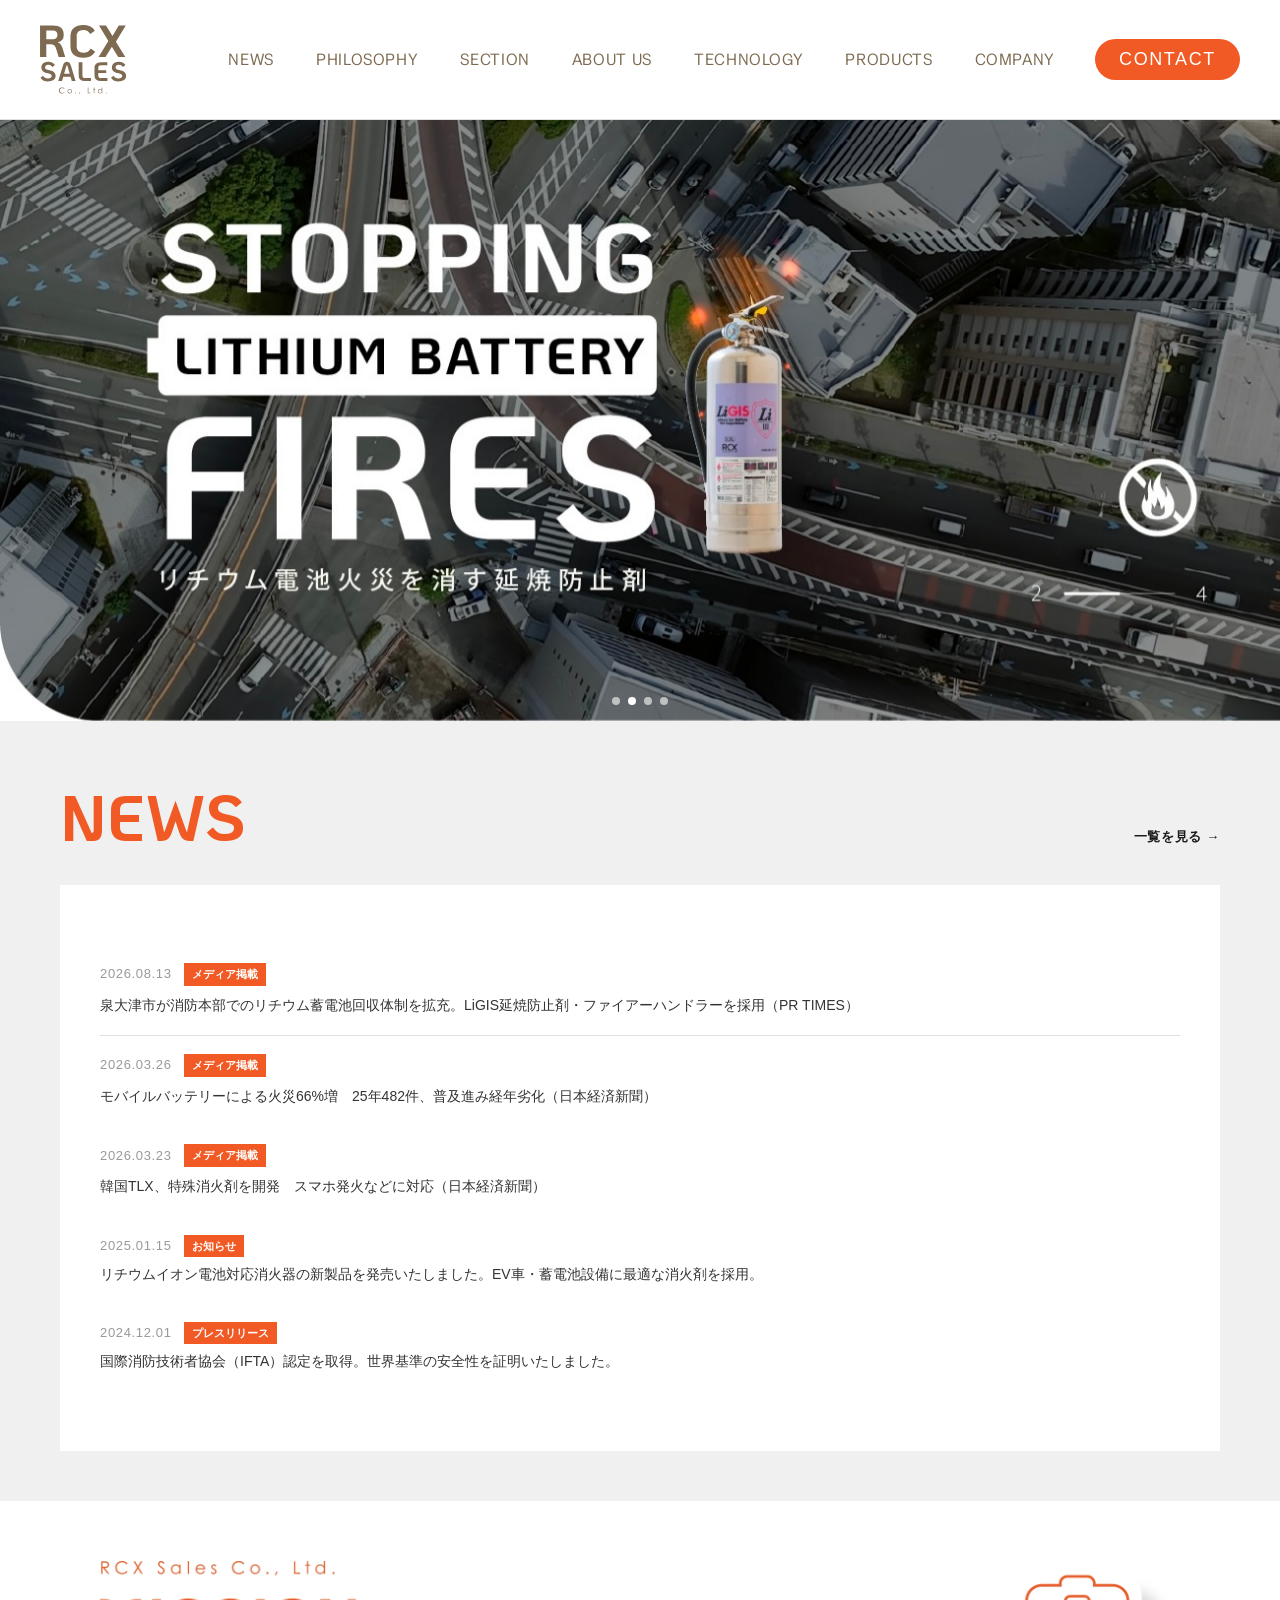
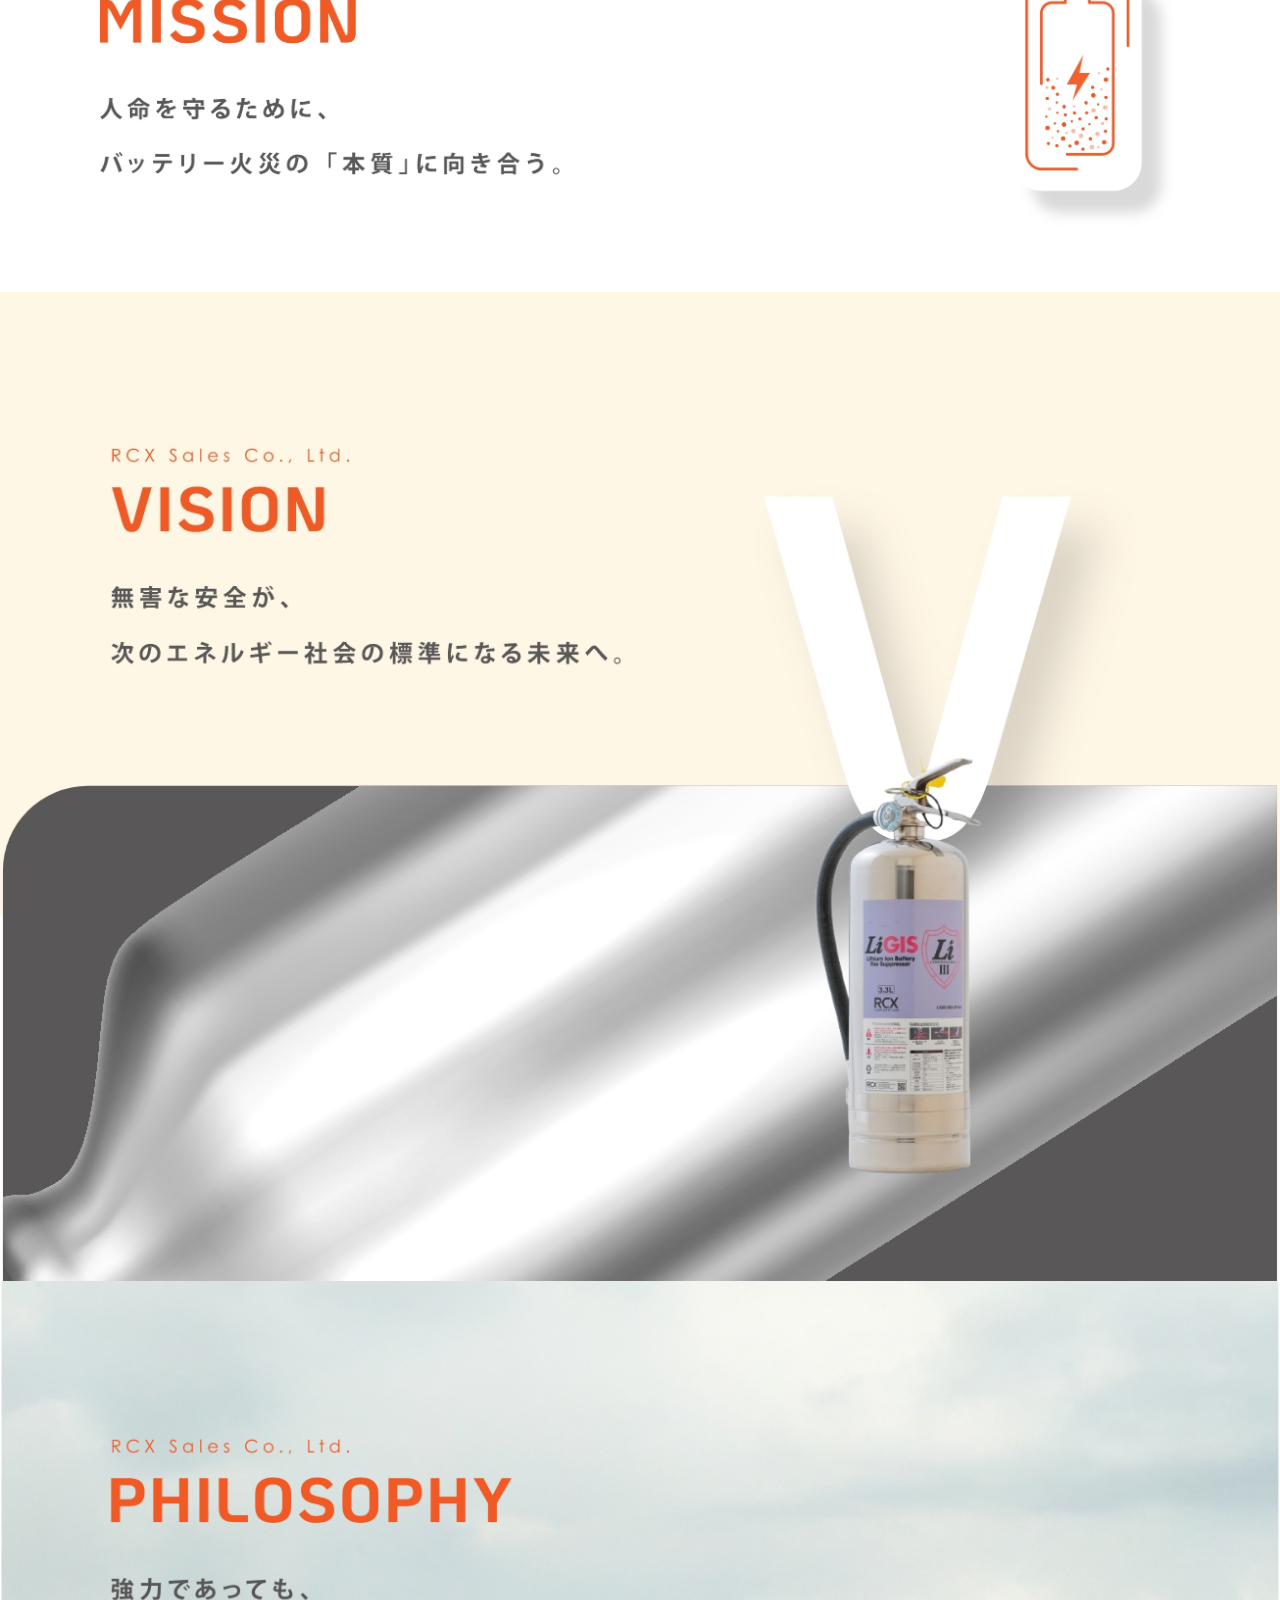
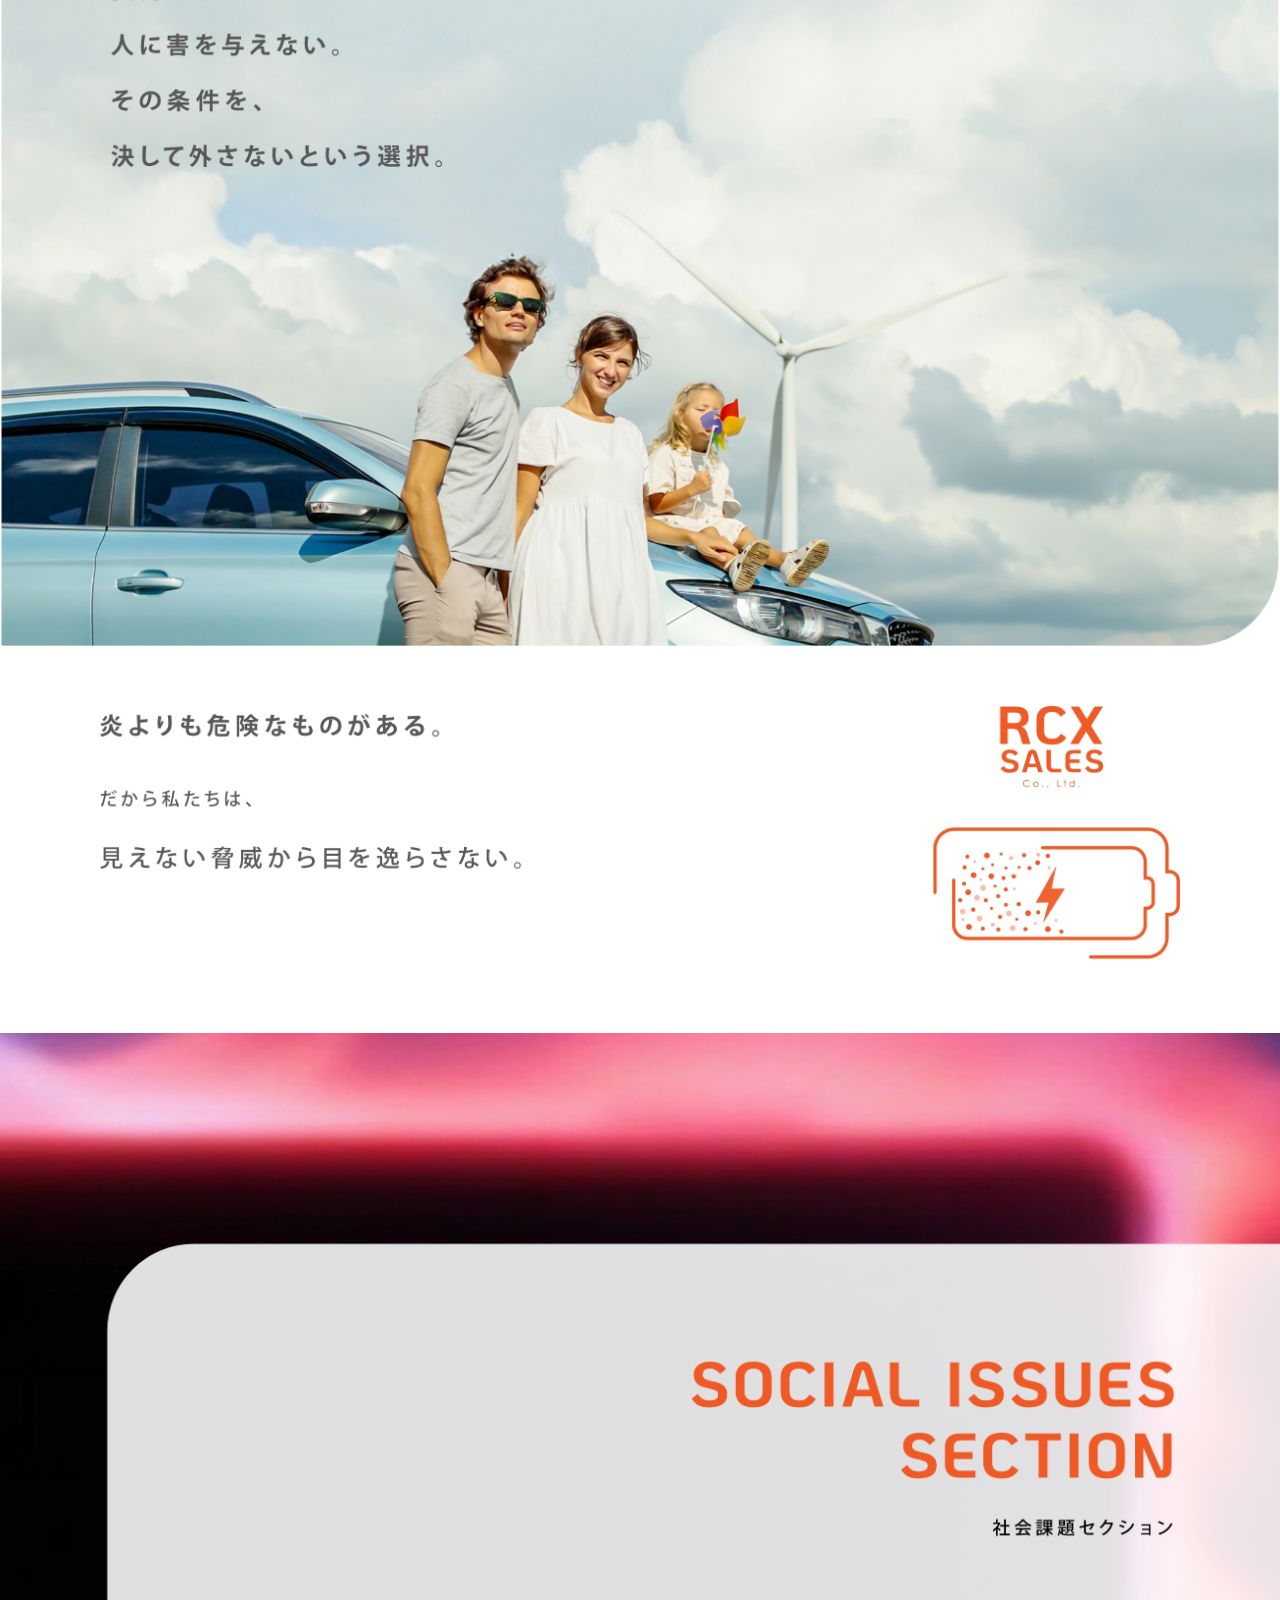
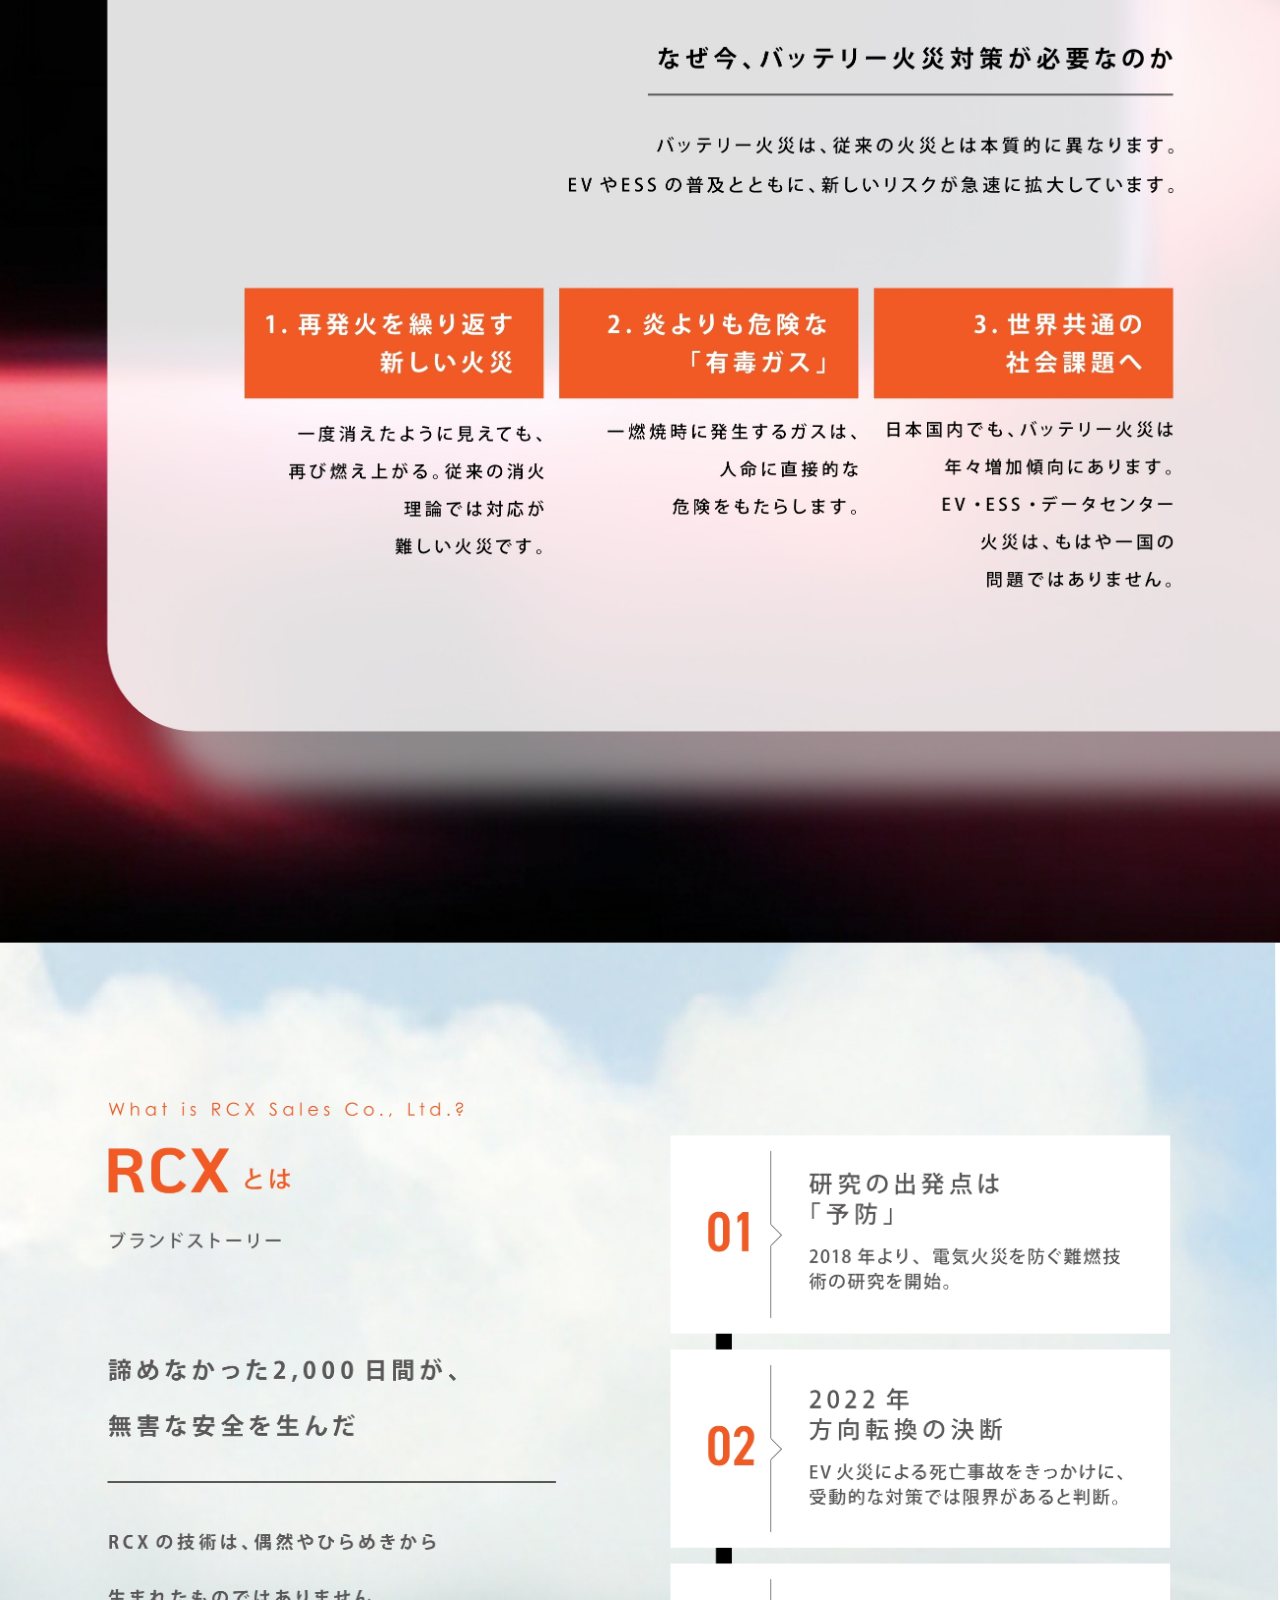
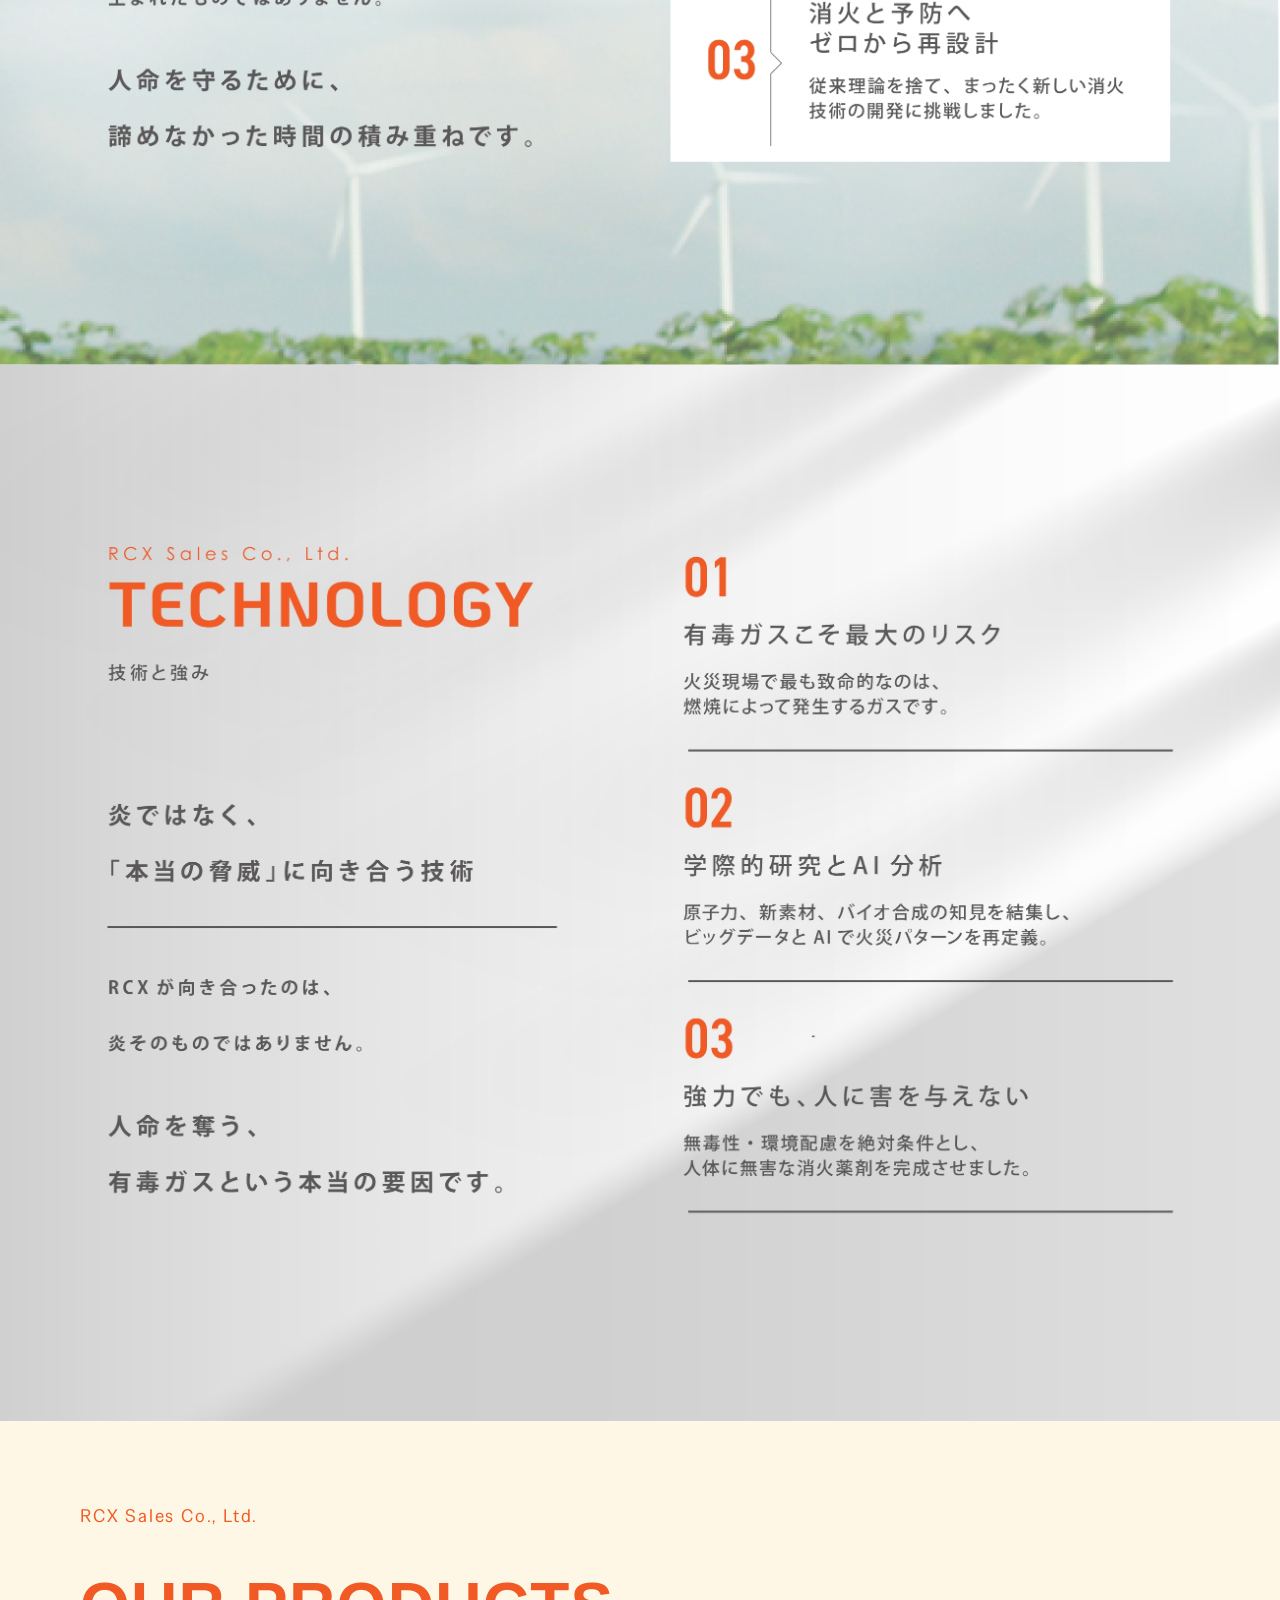
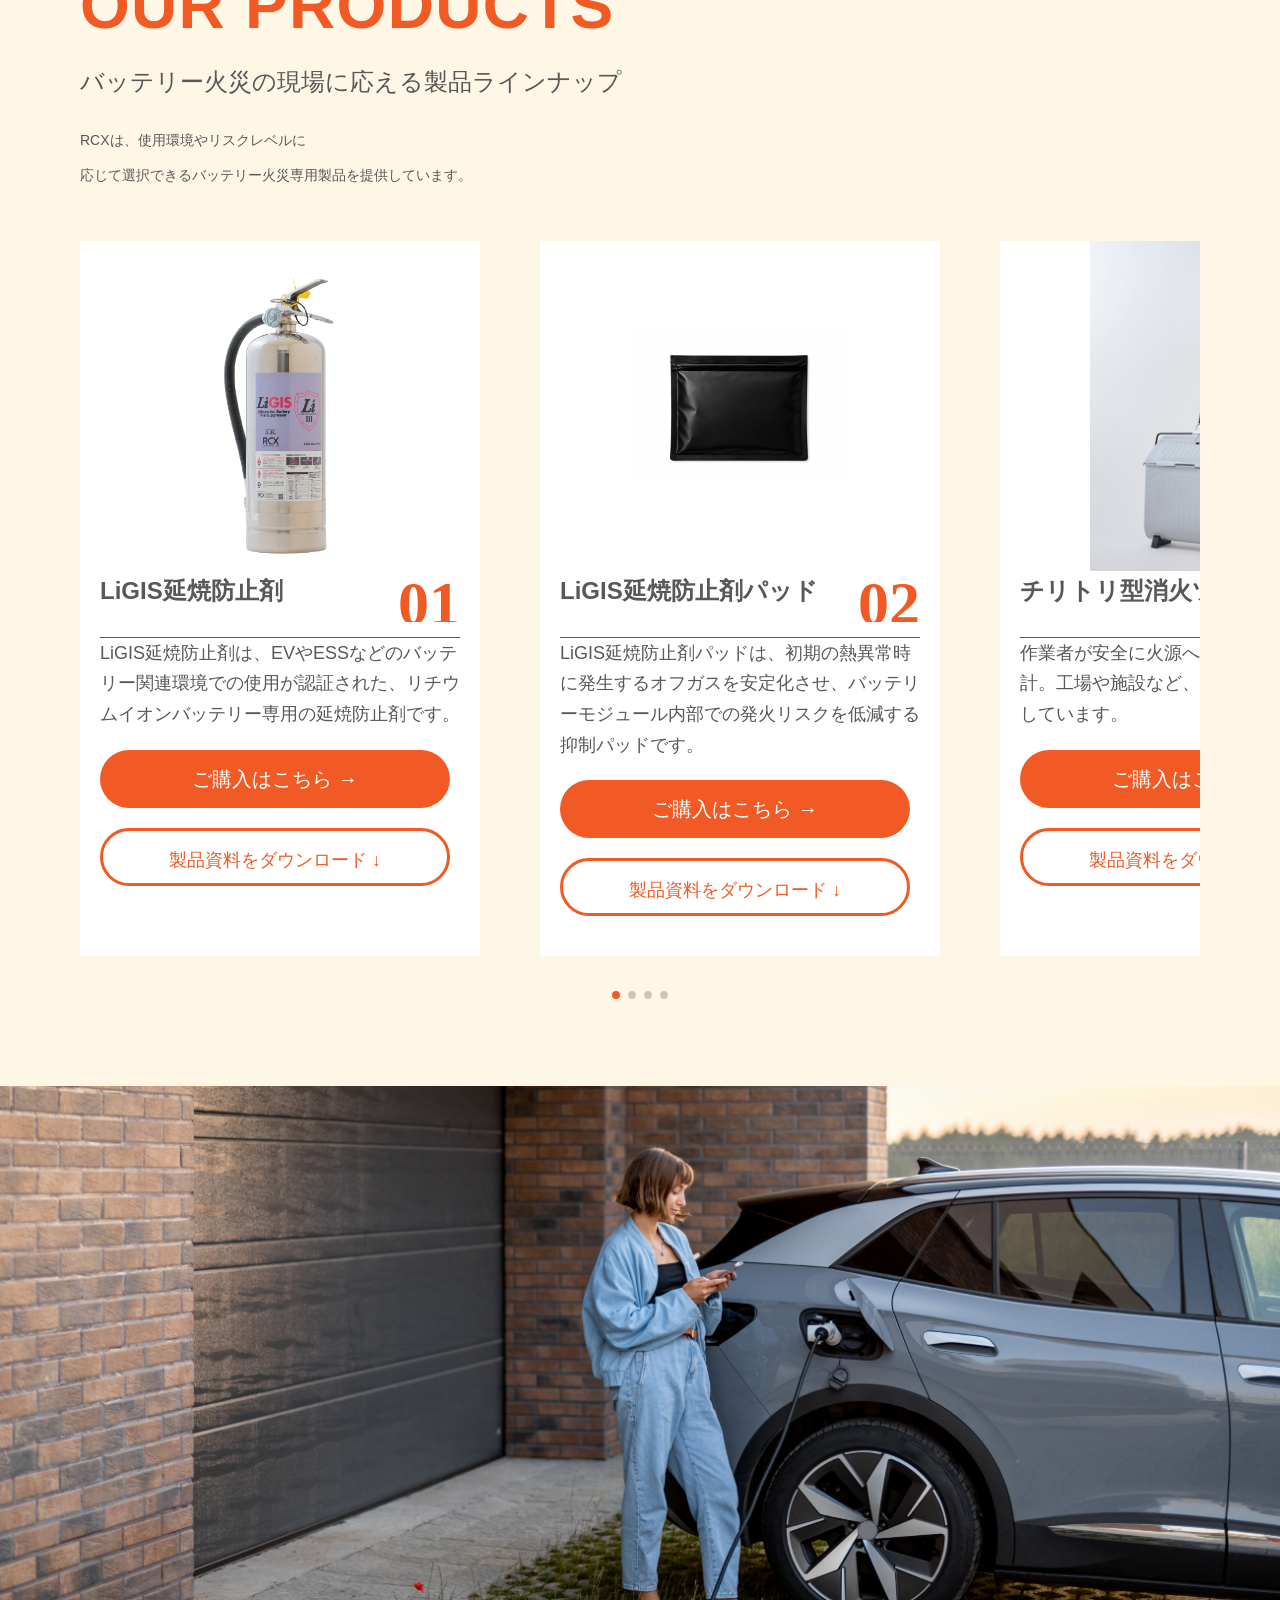
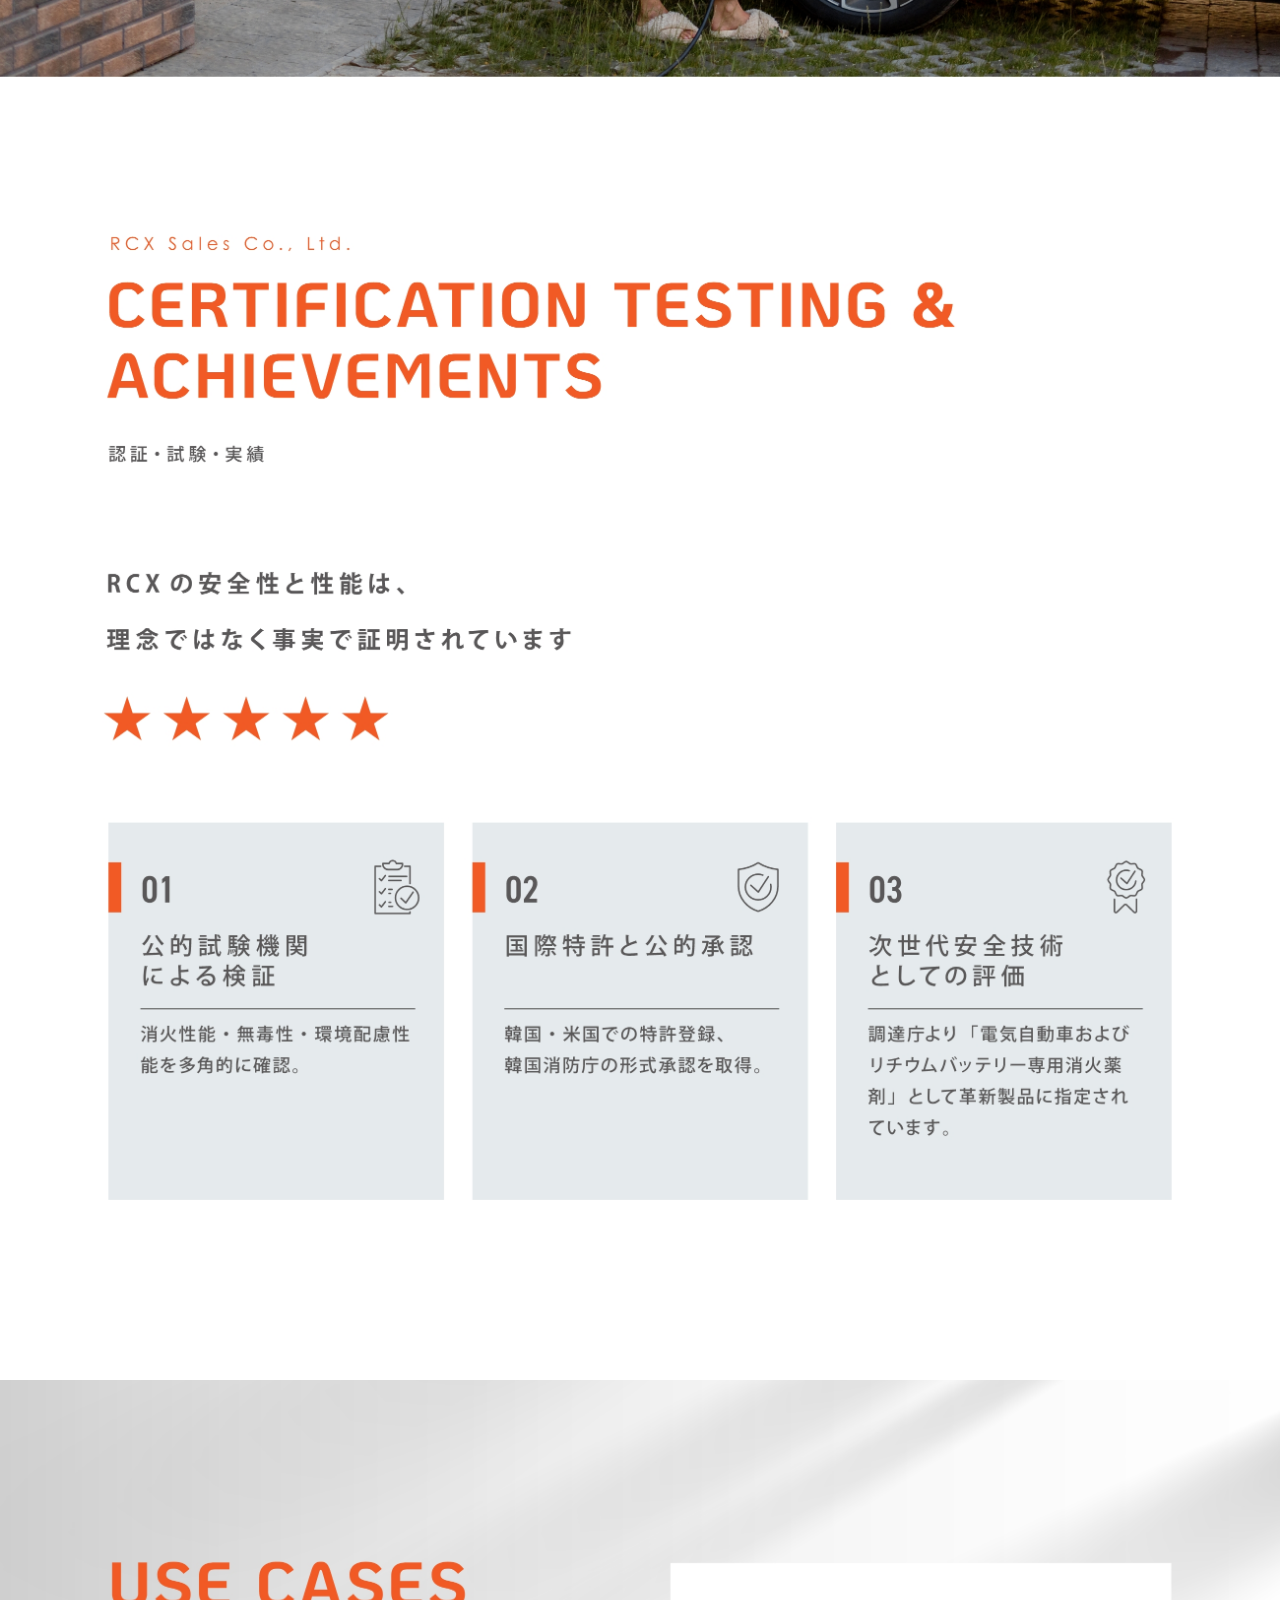
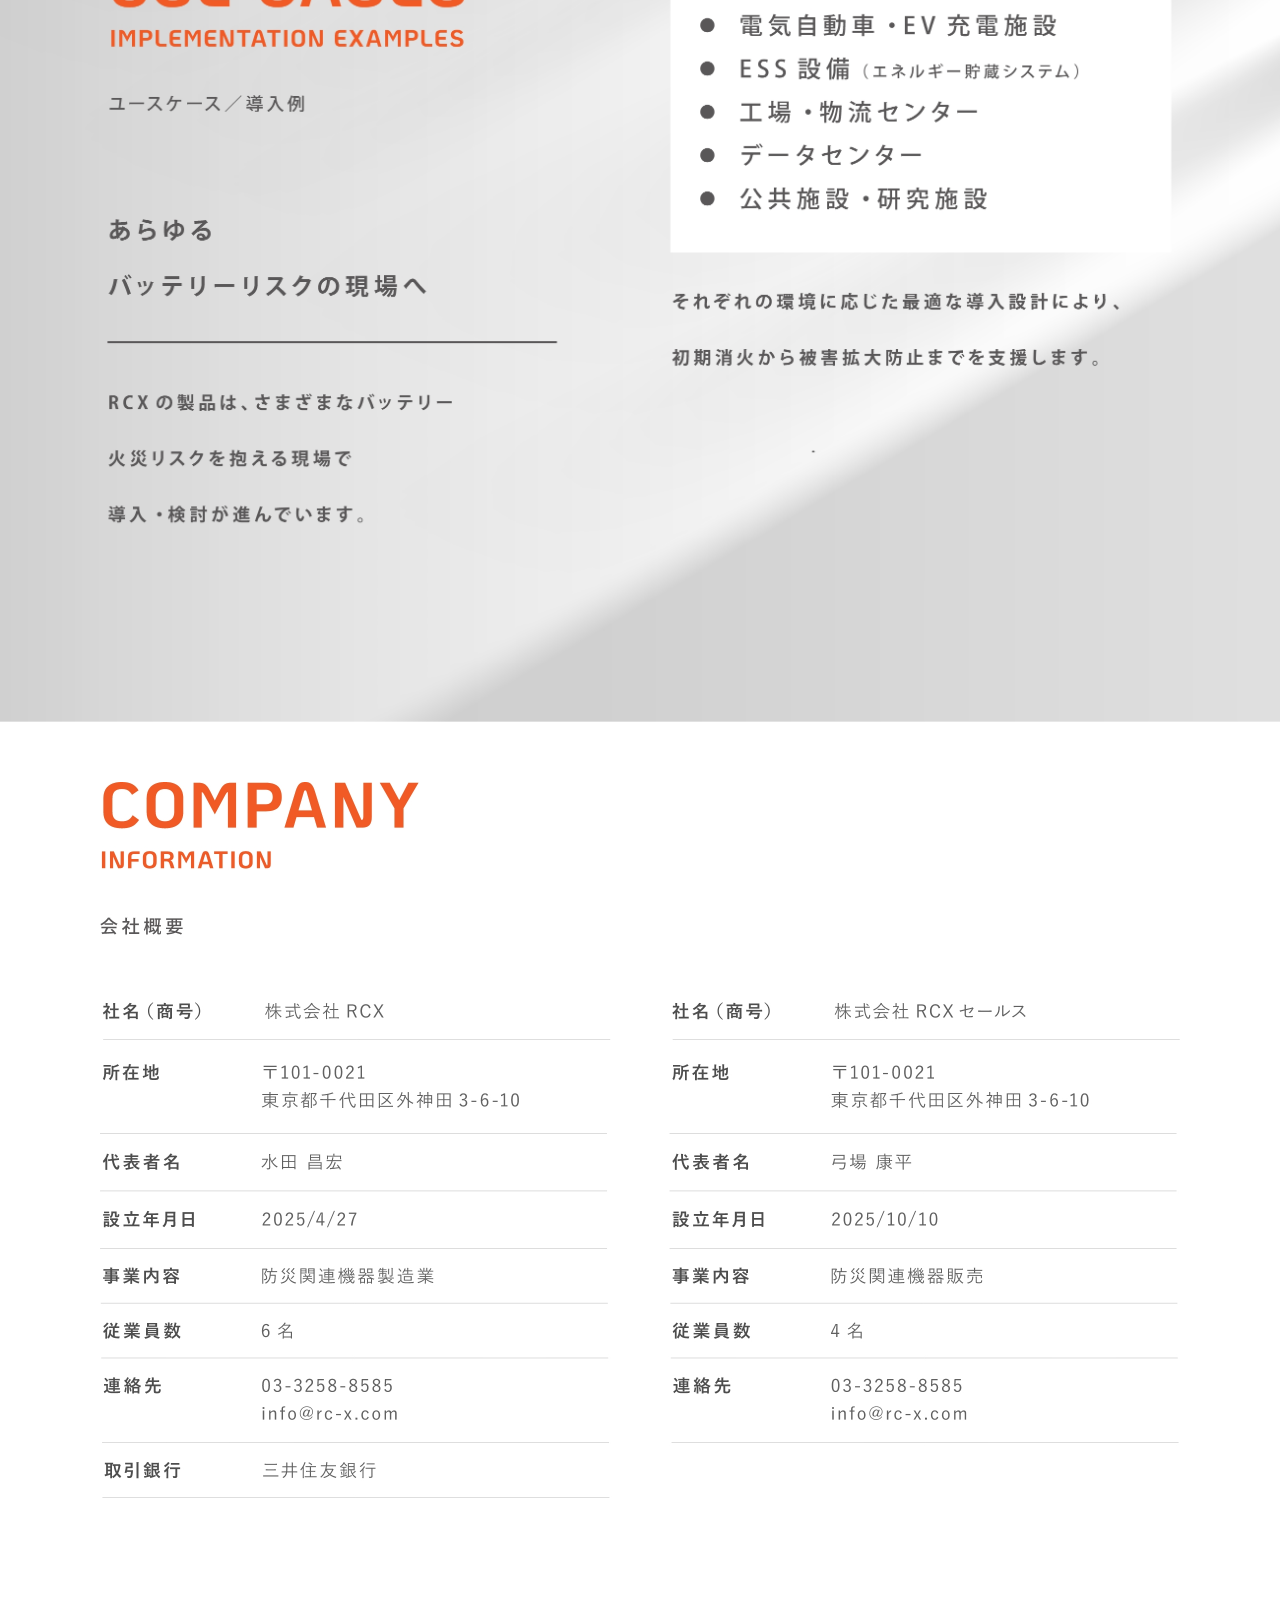
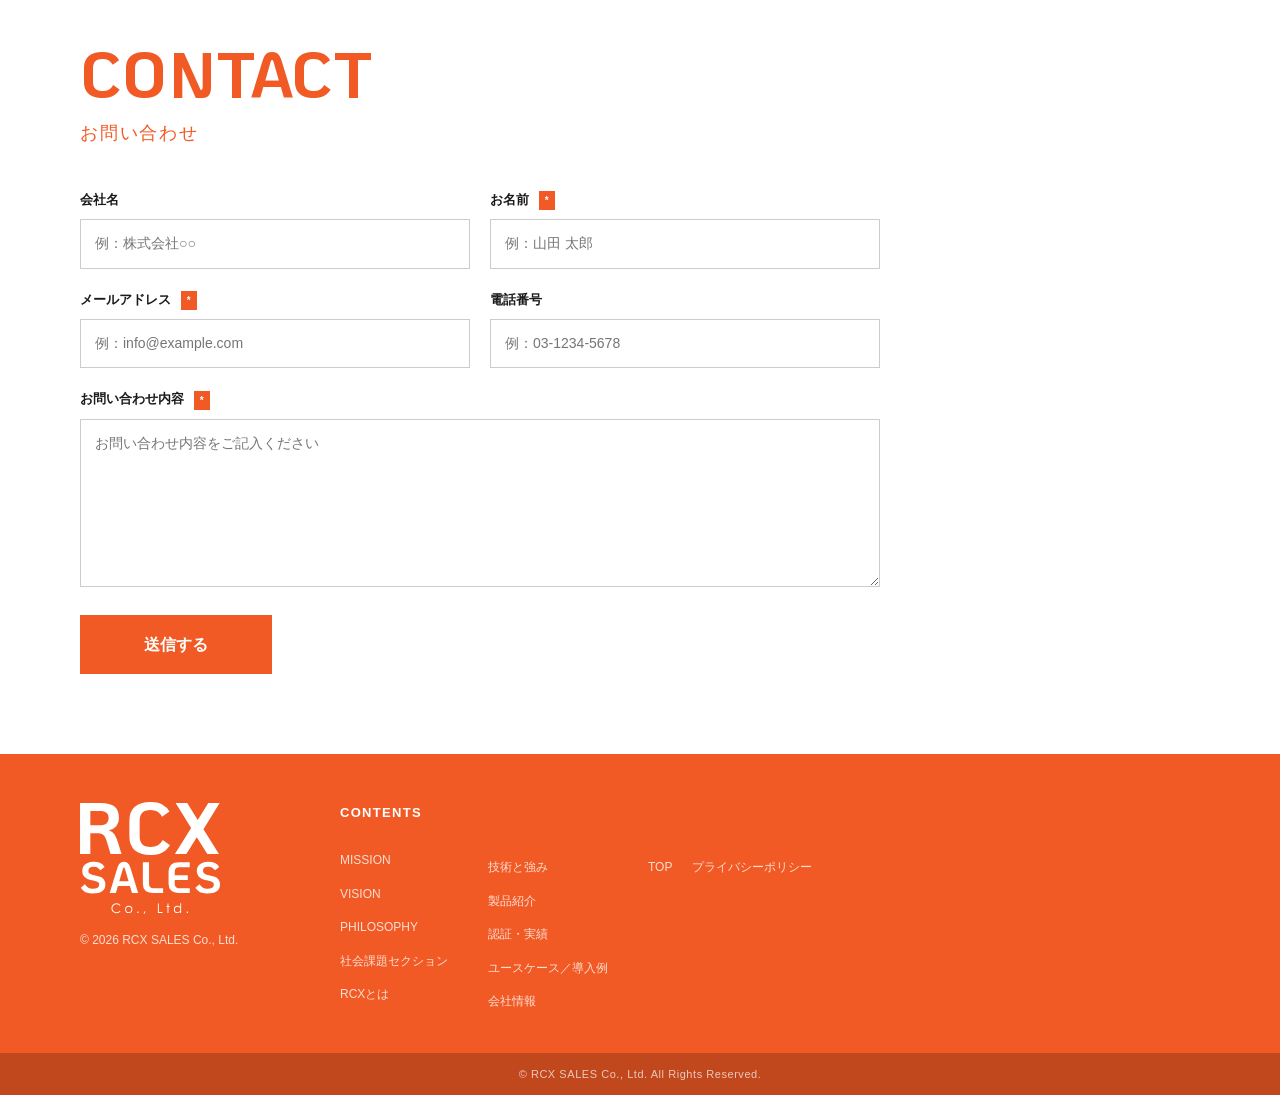
==== index.html @ f063325f "Update index.html" ====
<!DOCTYPE html>
<html lang="ja">
<head>
    <!-- Google tag (gtag.js) -->
    <script async src="https://www.googletagmanager.com/gtag/js?id=G-F3QD6NZVGS"></script>
    <script>
      window.dataLayer = window.dataLayer || [];
      function gtag(){dataLayer.push(arguments);}
      gtag('js', new Date());
      gtag('config', 'G-F3QD6NZVGS');
    </script>
    <meta name="google-site-verification" content="Ce6DTfJjuJTAP9gA3sIH1igi4D5M-MKoo3Zq7cqeT5s" />
  <meta charset="UTF-8">
  <meta name="viewport" content="width=device-width, initial-scale=1.0">

  <!-- SEO -->
  <title>株式会社RCX（RCX SALES）｜リチウム電池火災を消す延焼防止剤 LiBOX</title>
  <meta name="description" content="リチウムイオン電池・EV・蓄電池の火災対策に。株式会社RCXはバッテリー火災専用の消火器・延焼防止剤「LiBOX」を提供。リチウム電池火災の消火・抑制に特化した製品で、工場・倉庫・充電施設の安全を守ります。">
  <meta name="keywords" content="株式会社RCX,RCX SALES,リチウム電池火災,延焼防止剤,LiBOX,バッテリー消火,EV火災,蓄電池火災,リチウムイオン電池 消火器,蓄電池 火災対策,バッテリー火災 消火,EV火災 対策,リチウム電池 消火器,リチウムイオンバッテリー">
  <meta name="author" content="株式会社RCX（RCX SALES Co., Ltd.）">
  <meta name="robots" content="index, follow">
  <link rel="canonical" href="https://rcx-service.com/">

  <!-- OGP -->
  <meta property="og:title" content="株式会社RCX（RCX SALES）｜リチウム電池火災を消す延焼防止剤 LiBOX">
  <meta property="og:description" content="リチウムイオンバッテリー火災専用の消火・延焼防止製品。EV・蓄電池・産業機器のバッテリー火災リスクに対応。">
  <meta property="og:type" content="website">
  <meta property="og:url" content="https://rcx-service.com/">
  <meta property="og:image" content="https://rcx-service.com/images/ogp.jpg">
  <meta property="og:site_name" content="RCX SALES">
  <meta property="og:locale" content="ja_JP">

  <!-- Twitter Card -->
  <meta name="twitter:card" content="summary_large_image">
  <meta name="twitter:title" content="株式会社RCX（RCX SALES）｜リチウム電池火災を消す延焼防止剤 LiBOX">
  <meta name="twitter:description" content="リチウムイオンバッテリー火災専用の消火・延焼防止製品。EV・蓄電池・産業機器のバッテリー火災リスクに対応。">
  <meta name="twitter:image" content="https://rcx-service.com/images/ogp.jpg">

  <!-- favicon -->
  <link rel="icon" href="/favicon.ico" sizes="any">
  <link rel="icon" href="/favicon.svg" type="image/svg+xml">
  <link rel="apple-touch-icon" href="/apple-touch-icon.png">

  <!-- JSON-LD -->
  <script type="application/ld+json">
  {
    "@context": "https://schema.org",
    "@type": "Organization",
    "name": "株式会社RCX",
    "alternateName": "RCX SALES Co., Ltd.",
    "url": "https://rcx-service.com",
    "logo": "https://rcx-service.com/images/logo.svg",
    "description": "株式会社RCX（RCX SALES）はリチウムイオンバッテリー火災専用の消火・延焼防止製品「LiBOX」を提供",
    "address": {
      "@type": "PostalAddress",
      "addressLocality": "東京都",
      "addressCountry": "JP"
    },
    "sameAs": []
  }
  </script>
  <script type="application/ld+json">
  {
    "@context": "https://schema.org",
    "@type": "WebSite",
    "name": "株式会社RCX（RCX SALES）",
    "url": "https://rcx-service.com",
    "potentialAction": {
      "@type": "SearchAction",
      "target": "https://rcx-service.com/?s={search_term_string}",
      "query-input": "required name=search_term_string"
    }
  }
  </script>
  <script type="application/ld+json">
  {
    "@context": "https://schema.org",
    "@type": "Product",
    "name": "LiGIS延焼防止剤",
    "description": "EVやESSなどのバッテリー関連環境での使用が認証されたリチウムイオンバッテリー専用の延焼防止剤",
    "brand": {
      "@type": "Brand",
      "name": "RCX SALES"
    },
    "manufacturer": {
      "@type": "Organization",
      "name": "株式会社RCX"
    },
    "category": "バッテリー火災消火製品",
    "url": "https://rcx-service.com/#products",
    "image": "https://rcx-service.com/images/syouhin_1.png"
  }
  </script>

  <!-- Google Fonts -->
  <link rel="preconnect" href="https://fonts.googleapis.com">
  <link rel="preconnect" href="https://fonts.gstatic.com" crossorigin>
  <link href="https://fonts.googleapis.com/css2?family=KoHo:ital,wght@0,200;0,300;0,400;0,500;0,600;0,700;1,200;1,300;1,400;1,500;1,600;1,700&family=Special+Gothic:wght@400..700&display=swap" rel="stylesheet">

  <!-- CSS -->
  <link rel="stylesheet" href="https://cdn.jsdelivr.net/npm/swiper@11/swiper-bundle.min.css">
  <link rel="stylesheet" href="css/sanitize.css">
  <link rel="stylesheet" href="css/style.css">
</head>
<body>

  <!-- ========== HEADER ========== -->
  <header id="header">
    <div class="header-inner">
      <a href="#" class="logo">
        <img src="images/logo.svg" alt="炎アイコン" class="logo-icon">
     
      </a>
      <nav class="header-nav" id="headerNav">
        <button class="menu-close" id="menuClose" aria-label="閉じる">&times;</button>
        <ul>
          <li><a href="#news">NEWS</a></li>
          <li><a href="#philosophy">PHILOSOPHY</a></li>
          <li><a href="#">SECTION</a></li>
          <li><a href="#">ABOUT US</a></li>
          <li><a href="#technology">TECHNOLOGY</a></li>
          <li><a href="#products">PRODUCTS</a></li>
          <li><a href="#company">COMPANY</a></li>
        </ul>
        <a href="#contact" class="menu-contact">CONTACT</a>
        <img src="images/logo.svg" alt="RCX SALES" class="menu-logo">
      </nav>
      <div class="menu-overlay" id="menuOverlay"></div>
      <a href="#contact" class="btn-header-cta">CONTACT</a>
      <button class="hamburger" id="hamburger" aria-label="メニュー">
        <span></span><span></span><span></span>
      </button>
    </div>
  </header>

  <!-- ========== FV ========== -->
  <section class="fv" id="fv">
    <div class="swiper fv-swiper">
      <div class="swiper-wrapper">
        <div class="swiper-slide">
          <img src="images/fv1.jpg" alt="背景1" class="fv-bg-img pc">
          <img src="images/fv1-sp.jpg" alt="背景1" class="fv-bg-img sp">
        </div>
        <div class="swiper-slide">
          <img src="images/fv2.jpg" alt="背景2" class="fv-bg-img pc">
          <img src="images/fv2-sp.jpg" alt="背景2" class="fv-bg-img sp">
        </div>
        <div class="swiper-slide">
          <img src="images/fv3.jpg" alt="背景3" class="fv-bg-img pc">
          <img src="images/fv3-sp.jpg" alt="背景3" class="fv-bg-img sp">
        </div>
        <div class="swiper-slide">
          <img src="images/fv4.jpg" alt="背景4" class="fv-bg-img pc">
          <img src="images/fv4-sp.jpg" alt="背景4" class="fv-bg-img sp">
        </div>
      </div>
      <div class="swiper-pagination"></div>
    </div>
  </section>

<!-- ========== NEWS ========== -->
<section class="news-section" id="news">
  <div class="news-container">
    <div class="section-header-row">
      <h2 class="section-title-orange">NEWS</h2>
      <a href="#" class="link-more">一覧を見る <span class="arrow">→</span></a>
    </div>
    <div class="news-list">
      <article class="news-item">
        <div class="news-meta">
          <time class="news-date">2026.08.13</time>
          <span class="news-tag">メディア掲載</span>
        </div>
        <a href="https://prtimes.jp/main/html/rd/p/000000202.000146044.html" target="_blank" class="news-text">泉大津市が消防本部でのリチウム蓄電池回収体制を拡充。LiGIS延焼防止剤・ファイアーハンドラーを採用（PR TIMES）</a>
      </article>
      <article class="news-item">
        <div class="news-meta">
          <time class="news-date">2026.03.26</time>
          <span class="news-tag">メディア掲載</span>
        </div>
        <a href="https://www.nikkei.com/article/DGXZQOUF268J60W6A320C2000000/" target="_blank" class="news-text">モバイルバッテリーによる火災66%増　25年482件、普及進み経年劣化（日本経済新聞）</a>
      </article>
      <article class="news-item">
        <div class="news-meta">
          <time class="news-date">2026.03.23</time>
          <span class="news-tag">メディア掲載</span>
        </div>
        <a href="https://www.nikkei.com/article/DGXZQOGM179Z00X10C26A3000000/" target="_blank" class="news-text">韓国TLX、特殊消火剤を開発　スマホ発火などに対応（日本経済新聞）</a>
      </article>
      
      <article class="news-item">
        <div class="news-meta">
          <time class="news-date">2025.01.15</time>
          <span class="news-tag">お知らせ</span>
        </div>
        <p class="news-text">リチウムイオン電池対応消火器の新製品を発売いたしました。EV車・蓄電池設備に最適な消火剤を採用。</p>
      </article>
      <article class="news-item">
        <div class="news-meta">
          <time class="news-date">2024.12.01</time>
          <span class="news-tag">プレスリリース</span>
        </div>
        <p class="news-text">国際消防技術者協会（IFTA）認定を取得。世界基準の安全性を証明いたしました。</p>
      </article>
    </div>
  </div>
</section>

<!-- ========== MISSION ========== -->
<section class="mission-section" id="mission">
  <img src="images/mission.jpg" alt="" class="pc">
    <img src="images/mission-sp.jpg" alt="" class="sp">
</section>

<!-- ========== VISION ========== -->
<section class="vision-section" id="vision">
  <img src="images/vision.jpg" alt="" class="pc" style="width:100%">
  <img src="images/vision-sp.jpg" alt="" class="sp">
</section>

<!-- ========== PHILOSOPHY ========== -->
<section class="philosophy-section" id="philosophy">
  <img src="images/philosophy.jpg" alt="" class="pc">
  <img src="images/philosophy-sp.png" alt="" class="sp">
</section>

<section id="danger">
 <img src="images/danger.jpg" alt="" class="pc">
  <img src="images/danger-sp.png" alt="" class="sp">
</section>

<!-- ========== SOCIAL ISSUES SECTION ========== -->
<section class="social-issues-section" id="social-issues">
  <img src="images/social-issues.jpg" alt="" class="pc">
  <img src="images/social-issues-sp.jpg" alt="" class="sp">
</section>

<!-- ========== RCX セクション ========== -->
<section class="rcx-section" id="rcx">
  <img src="images/rcx.jpg" alt="" class="pc">
  <img src="images/rcx-sp.jpg" alt="" class="sp">
</section>

<!-- ========== TECHNOLOGY ========== -->
<section class="technology-section" id="technology">
  <img src="images/technology.jpg" alt="" class="pc">
  <img src="images/technology-sp.jpg" alt="" class="sp">
</section>

<!-- ========== OUR PRODUCTS ========== -->
<section class="products-section" id="products">
  <div class="container">
    <p class="section-label">RCX Sales Co., Ltd.</p>
    <h2 class="section-title-black">OUR PRODUCTS</h2>

    <div class="products-title">バッテリー火災の現場に応える製品ラインナップ</div>
    <p class="products-lead">RCXは、使用環境やリスクレベルに<br>応じて選択できるバッテリー火災専用製品を提供しています。</p>
    <div class="swiper products-swiper">
      <div class="swiper-wrapper">
        <div class="swiper-slide">
          <div class="product-card">
            <div class="product-img-area">
              <img src="images/syouhin_1.png" alt="リチウムイオン電池対応消火器">
            </div>
            <div class="product-body">
              <div class="product-name-row">
                <h3 class="product-name">LiGIS延焼防止剤</h3>
                <span class="product-num">01</span>
              </div>
              <p class="product-desc">
                LiGIS延焼防止剤は、EVやESSなどのバッテリー関連環境での使用が認証された、リチウムイオンバッテリー専用の延焼防止剤です。
              </p>
              <div class="product-btns">
                <a href="#contact" class="btn-product-main">ご購入はこちら <span>→</span></a>
                <a href="#" class="btn-product-sub" onclick="openDownloadModal(event)">製品資料をダウンロード <span>↓</span></a>
              </div>
            </div>
          </div>
        </div>
        <div class="swiper-slide">
          <div class="product-card">
            <div class="product-img-area">
              <img src="images/syouhin_2.jpg.png" alt="LiGIS延焼防止剤パッド">
            </div>
            <div class="product-body">
              <div class="product-name-row">
                <h3 class="product-name">LiGIS延焼防止剤パッド</h3>
                <span class="product-num">02</span>
              </div>
              <p class="product-desc">
                LiGIS延焼防止剤パッドは、初期の熱異常時に発生するオフガスを安定化させ、バッテリーモジュール内部での発火リスクを低減する抑制パッドです。
              </p>
              <div class="product-btns">
                <a href="#contact" class="btn-product-main">ご購入はこちら <span>→</span></a>
                <a href="#" class="btn-product-sub" onclick="openDownloadModal(event)">製品資料をダウンロード <span>↓</span></a>
              </div>
            </div>
          </div>
        </div>
        <div class="swiper-slide">
          <div class="product-card">
            <div class="product-img-area">
              <img src="images/chiritori.jpeg" alt="チリトリ型消火ツール">
            </div>
            <div class="product-body">
              <div class="product-name-row">
                <h3 class="product-name">チリトリ型消火ツール</h3>
                <span class="product-num">03</span>
              </div>
              <p class="product-desc">
                作業者が安全に火源へアプローチできる設計。工場や施設など、現場での実用性を重視しています。
              </p>
              <div class="product-btns">
                <a href="#contact" class="btn-product-main">ご購入はこちら <span>→</span></a>
                <a href="#" class="btn-product-sub" onclick="openDownloadModal(event)">製品資料をダウンロード <span>↓</span></a>
              </div>
            </div>
          </div>
        </div>
        <div class="swiper-slide">
                <div class="product-card">
                  <div class="product-img-area">
                    <img src="images/shutterstock_2454686623.png" alt="消火ボックス">
                  </div>
                  <div class="product-body">
                    <div class="product-name-row">
                      <h3 class="product-name">消火ボックス（coming soon）</h3>
                      <span class="product-num">04</span>
                    </div>
                    <p class="product-desc">
                      高リスクバッテリーの保管・隔離を想定した次世代製品。※要相談
                    </p>
                    <div class="product-btns">
                      <a href="#contact" class="btn-product-main">ご購入はこちら <span>→</span></a>
                      <a href="#" class="btn-product-sub" onclick="openDownloadModal(event)">製品資料をダウンロード <span>↓</span></a>
                    </div>
                  </div>
                </div>
              </div>
      </div>
      <div class="swiper-pagination products-pagination"></div>
    </div>
  </div>
</section>


<!-- ========== CERTIFICATION TESTING & ACHIEVEMENTS ========== -->
<section class="certification-section" id="certification">
  <img src="images/certification.jpg" alt="" class="pc">
  <img src="images/certification-sp.jpg" alt="" class="sp">
</section>

<!-- ========== USE CASES ========== -->
<section class="use-cases-section" id="use-cases">
  <img src="images/use-cases.jpg" alt="" class="pc">
  <img src="images/use-cases-sp.jpg" alt="" class="sp">
</section>

<!-- ========== COMPANY ========== -->
<section class="company-section" id="company">
  <img src="images/company.jpg" alt="" class="pc">
  <img src="images/company-sp.jpg" alt="" class="sp">
</section>

<!-- ========== CONTACT ========== -->
<section class="contact-section" id="contact">
  <div class="container">
    <h2 class="section-title-orange">CONTACT</h2>
    <p class="section-label">お問い合わせ</p>


    <form action="mail.php" method="POST" class="contact-form">
      <input type="text" name="_honey" style="display:none">
      <div class="form-row">
        <div class="form-group">
          <label for="company">会社名</label>
          <input type="text" id="company" name="company" placeholder="例：株式会社○○" required>
        </div>
        <div class="form-group">
          <label for="name">お名前 <span class="required">*</span></label>
          <input type="text" id="name" name="name" placeholder="例：山田 太郎" required>
        </div>
      </div>
      <div class="form-row">
        <div class="form-group">
          <label for="email">メールアドレス <span class="required">*</span></label>
          <input type="email" id="email" name="email" placeholder="例：info@example.com" required>
        </div>
        <div class="form-group">
          <label for="phone">電話番号</label>
          <input type="tel" id="phone" name="phone" placeholder="例：03-1234-5678">
        </div>
      </div>
      <div class="form-group full">
        <label for="message">お問い合わせ内容 <span class="required">*</span></label>
        <textarea id="message" name="message" rows="6" placeholder="お問い合わせ内容をご記入ください" required></textarea>
      </div>
      <div class="form-submit">
        <button type="submit" class="btn-submit">送信する</button>
      </div>
    </form>
  </div>
</section>

<!-- ========== FOOTER ========== -->
<footer class="footer">
  <div class="footer-inner container">
    <div class="footer-left">
      <a href="#" class="footer-logo">
        <img src="images/logo-white.svg" alt="" class="footer-logo-icon">
      
      </a>
      <p class="footer-address">© 2026 RCX SALES Co., Ltd.</p>
    </div>
    <nav class="footer-nav">
      <div class="footer-nav-col">
        <h4>CONTENTS</h4>
        <ul>
          <li><a href="#mission">MISSION</a></li>
          <li><a href="#vision">VISION</a></li>
          <li><a href="#philosophy">PHILOSOPHY</a></li>
          <li><a href="#social-challenges">社会課題セクション</a></li>
          <li><a href="#rcx">RCXとは</a></li>
        </ul>
      </div>
      <div class="footer-nav-col">
        <br><br>
        <ul>
          <li><a href="#technology-strengths">技術と強み</a></li>
          <li><a href="#product-intro">製品紹介</a></li>
          <li><a href="#certification">認証・実績</a></li>
          <li><a href="#use-cases">ユースケース／導入例</a></li>
          <li><a href="#company-info">会社情報</a></li>
        </ul>
      </div>
      <div class="footer-nav-col footer-nav-col--inline">
        <br><br>
        <ul>
          <li><a href="#top">TOP</a></li>
          <li><a href="#">プライバシーポリシー</a></li>
        </ul>
      </div>
    </nav>
    
  </div>
  <div class="footer-copy-bar">
    <p>&copy; RCX SALES Co., Ltd. All Rights Reserved.</p>
  </div>
</footer>

<script src="https://cdn.jsdelivr.net/npm/swiper@11/swiper-bundle.min.js"></script>
<script src="js/main.js"></script>

<!-- Download Modal -->
<div id="downloadModal" style="display:none;position:fixed;top:0;left:0;width:100%;height:100%;background:rgba(0,0,0,0.6);z-index:9999;align-items:center;justify-content:center;">
  <div style="background:#fff;border-radius:12px;padding:40px 32px;max-width:440px;width:90%;position:relative;box-shadow:0 20px 60px rgba(0,0,0,0.3);">
    <button onclick="closeDownloadModal()" style="position:absolute;top:12px;right:16px;background:none;border:none;font-size:24px;cursor:pointer;color:#999;">&times;</button>
    <h3 style="font-size:20px;font-weight:700;margin-bottom:8px;color:#333;">製品資料ダウンロード</h3>
    <p style="font-size:14px;color:#666;margin-bottom:24px;line-height:1.6;">以下をご入力いただくと、製品資料（PDF）をダウンロードできます。</p>
    <form id="downloadForm" action="download.php" method="POST">
      <input type="text" name="_honey" style="display:none">

      <div style="margin-bottom:16px;">
        <label style="display:block;font-size:13px;font-weight:600;color:#333;margin-bottom:6px;">会社名</label>
        <input type="text" name="company" placeholder="株式会社〇〇" style="width:100%;padding:12px 14px;border:1px solid #ddd;border-radius:8px;font-size:15px;box-sizing:border-box;">
      </div>
      <div style="margin-bottom:16px;">
        <label style="display:block;font-size:13px;font-weight:600;color:#333;margin-bottom:6px;">お名前 <span style="color:#e74c3c;">*</span></label>
        <input type="text" name="name" required placeholder="山田 太郎" style="width:100%;padding:12px 14px;border:1px solid #ddd;border-radius:8px;font-size:15px;box-sizing:border-box;">
      </div>
      <div style="margin-bottom:16px;">
        <label style="display:block;font-size:13px;font-weight:600;color:#333;margin-bottom:6px;">メールアドレス <span style="color:#e74c3c;">*</span></label>
        <input type="email" name="email" required placeholder="example@company.com" style="width:100%;padding:12px 14px;border:1px solid #ddd;border-radius:8px;font-size:15px;box-sizing:border-box;">
      </div>
      <div style="margin-bottom:24px;">
        <label style="display:block;font-size:13px;font-weight:600;color:#333;margin-bottom:6px;">電話番号</label>
        <input type="tel" name="phone" placeholder="03-1234-5678" style="width:100%;padding:12px 14px;border:1px solid #ddd;border-radius:8px;font-size:15px;box-sizing:border-box;">
      </div>
      <button type="submit" style="width:100%;padding:14px;background:#f39800;color:#fff;border:none;border-radius:50px;font-size:16px;font-weight:700;cursor:pointer;letter-spacing:1px;">資料をダウンロードする</button>
    </form>
  </div>
</div>
<script>
// GA4 conversion tracking (preventDefault + callback)
document.querySelector('.contact-form').addEventListener('submit', function(e) {
  e.preventDefault();
  var form = this;
  var submitted = false;
  function doSubmit() { if (!submitted) { submitted = true; form.submit(); } }
  gtag('event', 'generate_lead', {
    form_type: 'contact',
    form_name: 'お問い合わせ',
    event_callback: doSubmit
  });
  setTimeout(doSubmit, 1000);
});
document.getElementById('downloadForm').addEventListener('submit', function(e) {
  e.preventDefault();
  var form = this;
  var submitted = false;
  function doSubmit() { if (!submitted) { submitted = true; form.submit(); } }
  gtag('event', 'generate_lead', {
    form_type: 'download',
    form_name: '資料ダウンロード',
    event_callback: doSubmit
  });
  setTimeout(doSubmit, 1000);
});
</script>
<script>
function openDownloadModal(e) {
  e.preventDefault();
  var modal = document.getElementById('downloadModal');
  modal.style.display = 'flex';
}
function closeDownloadModal() {
  var modal = document.getElementById('downloadModal');
  modal.style.display = 'none';
  document.getElementById('downloadForm').reset();
}
document.getElementById('downloadModal').addEventListener('click', function(e) {
  if (e.target === this) closeDownloadModal();
});
</script>

</body>
</html>
<!-- deploy trigger -->
---- css/sanitize.css ----
/*! sanitize.css v3.3.0 | CC0 1.0 Public Domain | github.com/10up/sanitize.css */

/* Latest tested: Android 6, Chrome 48, Edge 13, Firefox 44, Internet Explorer 11, iOS 9, Opera 35, Safari 9, Windows Phone 8.1 */

/*
 * Normalization
 */

abbr[title] {
	text-decoration: underline; /* Chrome 48+, Edge 12+, Internet Explorer 11-, Safari 9+ */
	text-decoration: underline dotted; /* Firefox 40+ */
}

audio:not([controls]) {
	display: none; /* Chrome 44-, iOS 8+, Safari 9+ */
}

b,
strong {
	font-weight: bolder; /* Edge 12+, Safari 6.2+, and Chrome 18+ */
}

button {
	-webkit-appearance: button; /* iOS 8+ */
	overflow: visible; /* Internet Explorer 11- */
}

button,
input {
}

button::-moz-focus-inner, input::-moz-focus-inner {
	border: 0;/* Firefox 4+ */
	padding: 0;/* Firefox 4+ */
}

button:-moz-focusring, input:-moz-focusring {
	outline: 1px dotted ButtonText;/* Firefox 4+ */
}

button,
select {
	text-transform: none; /* Firefox 40+, Internet Explorer 11- */
}

details {
	display: block; /* Edge 12+, Firefox 40+, Internet Explorer 11-, Windows Phone 8.1+ */
}

html {
	-ms-overflow-style: -ms-autohiding-scrollbar; /* Edge 12+, Internet Explorer 11- */
	overflow-y: scroll; /* All browsers without overlaying scrollbars */
	-webkit-text-size-adjust: 100%; /* iOS 8+, Windows Phone 8.1+ */
}

hr {
	overflow: visible; /* Internet Explorer 11-, Edge 12+ */
}

input {
	-webkit-border-radius: 0 /* iOS 8+ */
}

input[type="button"],
	input[type="reset"],
	input[type="submit"] {
	-webkit-appearance: button;/* iOS 8+ */
}

input[type="number"] {
	width: auto;/* Firefox 36+ */
}

input[type="search"] {
	-webkit-appearance: textfield;/* Chrome 45+, Safari 9+ */
}

input[type="search"]::-webkit-search-cancel-button,
		input[type="search"]::-webkit-search-decoration {
	-webkit-appearance: none;/* Chrome 45+, Safari 9+ */
}

main {
	display: block; /* Android 4.3-, Internet Explorer 11-, Windows Phone 8.1+ */
}

pre {
	overflow: auto; /* Internet Explorer 11- */
}

progress {
	display: inline-block; /* Internet Explorer 11-, Windows Phone 8.1+ */
}

summary {
	display: block; /* Firefox 40+, Internet Explorer 11-, Windows Phone 8.1+ */
}

svg:not(:root) {
	overflow: hidden; /* Internet Explorer 11- */
}

template {
	display: none; /* Android 4.3-, Internet Explorer 11-, iOS 7-, Safari 7-, Windows Phone 8.1+ */
}

textarea {
	overflow: auto; /* Edge 12+, Internet Explorer 11- */
}

[hidden] {
	display: none; /* Internet Explorer 10- */
}

/*
 * Universal inheritance
 */

*,
:before,
:after {
	box-sizing: inherit;
}

* {
	font-size: inherit;
	line-height: inherit;
}

:before,
:after {
	text-decoration: inherit;
	vertical-align: inherit;
}

button,
input,
select,
textarea {
	font-family: inherit;
	font-style: inherit;
	font-weight: inherit;
}



/*
 * Opinionated defaults
 */

/* specify the margin and padding of all elements */

* {
	margin: 0;
	padding: 0;
}

/* specify the border style and width of all elements */

*,
:before,
:after {
	border-style: solid;
	border-width: 0;
}

/* remove the tapping delay from clickable elements */

a,
area,
button,
input,
label,
select,
textarea,
[tabindex] {
	-ms-touch-action: manipulation;
	    touch-action: manipulation;
}

/* specify the standard appearance of selects */

select {
	-moz-appearance: none;    /* Firefox 40+ */
	-webkit-appearance: none /* Chrome 45+ */
}

select::-ms-expand {
	display: none;/* Edge 12+, Internet Explorer 11- */
}

select::-ms-value {
	color: currentColor;/* Edge 12+, Internet Explorer 11- */
}

/* use current current as the default fill of svg elements */

svg {
	fill: currentColor;
}

/* specify the progress cursor of updating elements */

[aria-busy="true"] {
	cursor: progress;
}

/* specify the pointer cursor of trigger elements */

[aria-controls] {
	cursor: pointer;
}

/* specify the unstyled cursor of disabled, not-editable, or otherwise inoperable elements */

[aria-disabled] {
	cursor: default;
}

/* specify the style of visually hidden yet accessible elements */

[hidden][aria-hidden="false"] {
	clip: rect(0 0 0 0);
	display: inherit;
	position: absolute
}

[hidden][aria-hidden="false"]:focus {
	clip: auto;
}



/*
 * Configurable defaults
 */

/* specify the background repeat of all elements */

* {
	background-repeat: no-repeat;
}

/* specify the root styles of the document */

:root {
	background-color: #ffffff;
	box-sizing: border-box;
	color: #000000;
	cursor: default;
	font: 100%/1.5 sans-serif;
}

/* specify the text decoration of anchors */

a {
	text-decoration: none;
}

/* specify the alignment of media elements */

audio,
canvas,
iframe,
img,
svg,
video {
	vertical-align: middle;
}

/* specify the coloring of form elements */

button,
input,
select,
textarea {
	background-color: transparent;
	color: inherit;
}

/* specify the minimum height of form elements */

button,
[type="button"],
[type="date"],
[type="datetime"],
[type="datetime-local"],
[type="email"],
[type="month"],
[type="number"],
[type="password"],
[type="reset"],
[type="search"],
[type="submit"],
[type="tel"],
[type="text"],
[type="time"],
[type="url"],
[type="week"],
select,
textarea {
	min-height: 1.5em;
}

/* specify the font family of code elements */

code,
kbd,
pre,
samp {
	font-family: monospace, monospace;
}

/* specify the list style of nav lists */

nav ol,
nav ul {
	list-style: none;
}

/* specify the font size of small elements */

small {
	font-size: 75%;
}

/* specify the border styling of tables */

table {
	border-collapse: collapse;
	border-spacing: 0;
}

/* specify the resizability of textareas */

textarea {
	resize: vertical;
}

/* specify the background color, font color, and drop shadow of text selections */

::-moz-selection {
	background-color: #b3d4fc; /* required when declaring ::selection */
	color: #ffffff;
	text-shadow: none;
}

::selection {
	background-color: #b3d4fc; /* required when declaring ::selection */
	color: #ffffff;
	text-shadow: none;
}
---- css/style.css ----
/* =====================================================
   RCX SALES - Main Stylesheet
   ===================================================== */

   /* ----- CSS Variables ----- */
   :root {
    --orange: #F15A24;
    --orange-light: #FF5A1F;
    --orange-dark: #C43500;
    --black: #1A1A1A;
    --white: #FFFFFF;
    --gray-light: #F5F5F5;
    --gray: #E0E0E0;
    --gray-mid: #999999;
    --beige: #FFF7E6;
    --font-en: 'Barlow Condensed', 'Barlow', sans-serif;
    --font-ja: 'Noto Sans JP', sans-serif;
    --max-width: 1200px;
    --header-h: 70px;
  }

  /* ----- Reset & Base ----- */
  *, *::before, *::after { box-sizing: border-box; margin: 0; padding: 0; }
  html { scroll-behavior: smooth; }
  body {
    font-family: var(--font-ja);
    color: var(--black);
    background: var(--white);
    line-height: 1.7;
    font-size: 15px;
  }
  img { max-width: 100%; height: auto; display: block; }
  a { text-decoration: none; color: inherit; }
  ul { list-style: none; }
  button { cursor: pointer; border: none; background: none; font-family: inherit; }

  /* ----- Container ----- */
  .container {
    max-width: var(--max-width);
    margin: 0 auto;
    padding: 0 40px;
  }

  /* ----- Common ----- */
  .section-label {
    font-family: "Special Gothic", sans-serif;
    font-size: 18px;
    color: var(--orange);
    letter-spacing: 0.1em;
    margin-bottom: 40px;
    display: block;
  }
  .section-title-orange {
    font-family: "KoHo", sans-serif;
    font-size: 64px;
    font-weight: 900;
    color: var(--orange);
    letter-spacing: 0.02em;
    line-height: 1.1;
    margin-bottom: 10px;
    text-transform: uppercase;
  }
  .section-title-black {
    font-family: var(--font-en);
    font-size: 64px;
    font-weight: 900;
    color: var(--orange);
    letter-spacing: 0.02em;
    line-height: 1.1;
    margin-bottom: 20px;
    text-transform: uppercase;
  }
  .section-title-white {
    font-family: var(--font-en);
    font-size: 38px;
    font-weight: 900;
    color: var(--white);
    letter-spacing: 0.02em;
    line-height: 1.1;
    margin-bottom: 20px;
    text-transform: uppercase;
  }
  .body-text {
    font-size: 24px;
    line-height: 1.8;
    color: #444;
    margin-bottom: 16px;
  }
  .body-text-white {
    font-size: 14px;
    line-height: 1.8;
    color: rgba(255,255,255,0.85);
    margin-bottom: 16px;
  }
  .white-label { color: rgba(255,255,255,0.7); }

/* =====================================================
   HEADER
   ===================================================== */
   #header {
    position: fixed;
    top: 0; left: 0; right: 0;
    z-index: 1000;
    background: var(--white);
    border-bottom: 1px solid var(--gray);
    height: 120px;
    transition: box-shadow 0.3s;
  }
  #header.scrolled { box-shadow: 0 2px 20px rgba(0,0,0,0.12); }
  .header-inner {
    max-width: var(--max-width);
    margin: 0 auto;
    height: 100%;
    display: flex;
    align-items: center;
  }
  .logo {
    display: flex;
    align-items: center;
    gap: 8px;
    flex-shrink: 0;
  }
  .logo-icon {  object-fit: contain; }
  .logo-text-wrap { display: flex; flex-direction: column; line-height: 1; }
  .logo-rcx {
    font-family: var(--font-en);
    font-size: 22px;
    font-weight: 900;
    color: var(--orange);
    letter-spacing: 0.05em;
  }
  .logo-sales {
    font-family: var(--font-en);
    font-size: 11px;
    font-weight: 700;
    color: var(--black);
    letter-spacing: 0.15em;
  }
  .header-nav { flex: 1; overflow: hidden; }
  .header-nav ul {
    display: flex;
    align-items: center;
    gap: 2px;
    flex-wrap: nowrap;
        justify-content: end;
  }
  .header-nav a {
    font-family: var(--font-en);
    font-size: 16px;
    color: #7D6A50;
    letter-spacing: 0.04em;
    padding: 4px 40px 4px 0px;
    transition: color 0.2s;
    white-space: nowrap;
        font-family: "Special Gothic", sans-serif;
  }
  .header-nav a:hover { color: var(--orange); }
  .btn-header-cta {
flex-shrink: 0;
  background: var(--orange);
  color: var(--white);
  font-family: var(--font-ja);
  font-size: 12px;
  padding: 5px 18px;
  white-space: nowrap;
  transition: background 0.2s;
  width: 145px;
  text-align: center;
  border-radius: 50px;
  font-size: 18px;
  letter-spacing: 0.1rem;
  }
  .btn-header-cta:hover { background: var(--orange-dark); }
  .hamburger {
    display: none;
    flex-direction: column;
    gap: 5px;
    padding: 4px;
    flex-shrink: 0;
  }
  .hamburger span {
    display: block;
    width: 24px;
    height: 2px;
    background: var(--black);
    transition: 0.3s;
  }
  .menu-close,
  .menu-contact,
  .menu-logo,
  .menu-overlay { display: none; }

/* =====================================================
   FV
   ===================================================== */
   #fv{
    padding-top: 120px;
    max-width: 1300px;
    margin: auto;
  }
  .fv-swiper {
    width: 100%;
    overflow: hidden;
  }
  .fv-swiper .swiper-slide {
    width: 100%;
  }
  .fv-bg-img {
    width: 100%;
    height: auto;
    display: block;
  }
  .fv-swiper .swiper-pagination-bullet {
    background: #fff;
    opacity: 0.6;
  }
  .fv-swiper .swiper-pagination-bullet-active {
    background: #fff;
    opacity: 1;
  }

/* =====================================================
   NEWS
   ===================================================== */
   .news-section {
    padding: 60px 0 50px;
    background: #F0F0F0;
  }
  .news-container{
    padding:0 60px;
  }
  .section-header-row {
    display: flex;
    align-items: baseline;
    justify-content: space-between;
    margin-bottom: 24px;
  }
  .link-more {
    font-family: var(--font-en);
    font-size: 13px;
    font-weight: 600;
    color: var(--black);
    letter-spacing: 0.05em;
    transition: color 0.2s;
  }
  .link-more:hover { color: var(--orange); }
  .news-list {
    background-color: #fff;
    display: flex;
    flex-direction: column; 
    padding: 60px 40px;
  }
  .news-item {
    padding: 18px 0;
  }
  .news-item:first-child {
    border-bottom: 1px solid var(--gray);
  }
  .news-meta {
    display: flex;
    align-items: center;
    gap: 12px;
    margin-bottom: 6px;
  }
  .news-date {
    font-family: var(--font-en);
    font-size: 13px;
    color: var(--gray-mid);
    letter-spacing: 0.05em;
  }
  .news-tag {
    font-size: 11px;
    background: var(--orange);
    color: var(--white);
    padding: 2px 8px;
    font-weight: 700;
  }
  .news-text { font-size: 14px; color: #333; line-height: 1.6; }

/* =====================================================
   MISSION
   ===================================================== */
   .mission-section{
    padding: 60px 100px;
  }

/* =====================================================
   VISION
   ===================================================== */


   #danger {
    padding: 60px 100px;
    margin: auto;
  }

/* =====================================================
   OUR PRODUCTS
   ===================================================== */
   .products-section {
    padding: 80px 0;
    background: var(--beige);
  }
  .products-title{
    font-size: 24px;
    color: #595757;
    font-weight: 500;
    margin-bottom: 20px;
  }
  .products-lead {
    font-size: 14px;
    color: #595757;
    margin-bottom: 48px;
    line-height: 2.5;
    font-weight: 500;
  }

  .products-swiper {
    overflow: hidden;
    padding-bottom: 50px;
  }
  .products-swiper .swiper-slide {
    height: auto;
  }
  .products-pagination.swiper-pagination-bullets {
    bottom: 0;
  }
  .products-pagination .swiper-pagination-bullet {
    background: #595757;
    opacity: 0.3;
  }
  .products-pagination .swiper-pagination-bullet-active {
    background: var(--orange);
    opacity: 1;
  }
  .product-card {
    background: var(--white);
    max-width: 400px;
    transition: transform 0.3s, box-shadow 0.3s;
    height: 100%;
  }
  .product-card:hover {
    transform: translateY(-4px);
    box-shadow: 0 12px 40px rgba(0,0,0,0.12);
  }
  .product-body{
    padding: 0 20px 40px;
  }
  .product-name{
    color: #595757;
    font-size: 24px;
  }
  .product-img-area{
    height: 330px;
    display: flex;
    align-items: center;
    justify-content: center;
  }
  .product-img-area img{
    max-height: 100%;
    max-width: 100%;
    object-fit: contain;
  }
  .swiper-slide:nth-child(2) .product-img-area img{
    width: 220px;
  }
  .product-num{
    color: var(--orange);
    font-family: koto;
    font-weight: bold;
    font-size: 62px;
    position: relative;
    width: 100%;
    display: block;
    text-align: right;
    margin-top: -60px;
  }
  .product-num:after{
    display: inline-block;
    content: "";
    height: 10px;
    background-color: #fff;
    position: absolute;
    bottom: 25px;
    left: 0;
    width: 100%;
  }
  .product-desc{
    border-top: 1px solid #595757;
    color: #595757;
    font-size: 18px;
    position: relative;
    top: -20px;
  }
  .btn-product-main{
    border-radius: 58px;
    background-color: #F15A24;
    color: #fff;
    display: block;
    font-size: 20px;
    max-width: 350px;
    height: 58px;
    line-height: 58px;
    text-align: center;
  }
  .btn-product-sub {
    border: 3px solid;
    border-radius: 58px;
    background-color: #fff;
    color: #F15A24;
    display: block;
    font-size: 18px;
    margin-top: 20px;
    max-width: 350px;
    height: 58px;
    line-height: 58px;
    text-align: center;
  }

  .certification-section {
    padding: 0px 0 180px;

  }
/* =====================================================
   COMPANY
   ===================================================== */
   .company-section {
    padding: 60px 100px;
    margin: auto;
  }


/* =====================================================
   CONTACT
   ===================================================== */
   .contact-section {
    padding: 80px 0;
  }
  .contact-img{
    max-width: 800px;
        width: 100%;
  }
  .contact-sub { font-size: 13px; color: var(--gray-mid); margin-bottom: 40px; }
  .contact-form { max-width: 800px; }
  .form-row {
    display: grid;
    grid-template-columns: 1fr 1fr;
    gap: 20px;
    margin-bottom: 0;
  }
  .form-group { margin-bottom: 20px; }
  .form-group label {
    display: block;
    font-size: 13px; font-weight: 700;
    color: var(--black); margin-bottom: 8px;
  }
  .required {
    display: inline-block;
    background: var(--orange);
    color: var(--white);
    font-size: 10px; font-weight: 700;
    padding: 1px 6px;
    margin-left: 6px;
    vertical-align: middle;
  }
  .optional {
    display: inline-block;
    background: var(--gray);
    color: var(--gray-mid);
    font-size: 10px; font-weight: 700;
    padding: 1px 6px;
    margin-left: 6px;
    vertical-align: middle;
  }
  .form-group input,
  .form-group select,
  .form-group textarea {
    width: 100%;
    padding: 12px 14px;
    border: 1px solid #CCC;
    background: var(--white);
    font-family: var(--font-ja);
    font-size: 14px; color: var(--black);
    outline: none;
    transition: border-color 0.2s;
    -webkit-appearance: none;
    appearance: none;
  }
  .form-group input:focus,
  .form-group select:focus,
  .form-group textarea:focus { border-color: var(--orange); }
  .form-group textarea { resize: vertical; }
  .privacy-box {
    background: var(--white);
    border: 1px solid var(--gray);
    padding: 16px;
    margin-bottom: 12px;
    max-height: 100px;
    overflow-y: auto;
  }
  .privacy-box p { font-size: 12px; color: #666; line-height: 1.7; }
  .checkbox-label {
    display: flex;
    align-items: center;
    gap: 10px;
    cursor: pointer;
    font-size: 14px;
    font-weight: 400 !important;
  }
  .checkbox-label input[type="checkbox"] {
    width: 18px; height: 18px;
    accent-color: var(--orange);
    flex-shrink: 0;
  }
  .form-submit-row { margin-top: 32px; }
  .btn-submit {
    background: var(--orange);
    color: var(--white);
    font-family: var(--font-ja);
    font-size: 16px; font-weight: 700;
    padding: 16px 64px;
    cursor: pointer;
    transition: background 0.2s;
    border: none;
  }
  .btn-submit:hover { background: var(--orange-dark); }

/* =====================================================
   FOOTER
   ===================================================== */
   .footer { background: var(--orange); }
   .footer-inner {
    display: flex;
    align-items: flex-start;
    gap: 40px;
    padding-top: 48px;
    padding-bottom: 40px;
  }
  .footer-left { flex: 0 0 220px; }
  .footer-logo {
    display: flex;
    align-items: center;
    gap: 10px;
    margin-bottom: 16px;
  }
  .footer-logo-icon {
    width: 140px;
    object-fit: contain;
    filter: brightness(0) invert(1);
  }
  .footer-logo-text { display: flex; flex-direction: column; line-height: 1; }
  .footer-rcx {
    font-family: var(--font-en);
    font-size: 26px; font-weight: 900;
    color: var(--white); letter-spacing: 0.05em;
  }
  .footer-sales {
    font-family: var(--font-en);
    font-size: 12px; font-weight: 700;
    color: rgba(255,255,255,0.8); letter-spacing: 0.2em;
  }
  .footer-address { font-size: 12px; color: rgba(255,255,255,0.8); line-height: 1.7; }
  .footer-nav {
    flex: 1;
    display: flex;
    gap: 40px;
  }
  .footer-nav-col h4 {
    font-family: var(--font-en);
    font-size: 13px; font-weight: 700;
    color: var(--white); letter-spacing: 0.1em;
    margin-bottom: 14px;
    padding-bottom: 8px;
  }
  .footer-nav-col ul { display: flex; flex-direction: column; gap: 8px; }
  .footer-nav-col a {
    font-size: 12px;
    color: rgba(255,255,255,0.8);
    transition: color 0.2s;
  }
  .footer-nav-col a:hover { color: var(--white); }
  .footer-nav-col--inline ul { flex-direction: row; gap: 20px; }
  .footer-sns {
    display: flex;
    flex-direction: column;
    gap: 8px;
    align-items: center;
  }
  .sns-btn {
    width: 36px; height: 36px;
    background: rgba(255,255,255,0.2);
    color: var(--white);
    display: flex;
    align-items: center;
    justify-content: center;
    font-size: 14px; font-weight: 700;
    transition: background 0.2s;
    border-radius: 2px;
  }
  .sns-btn:hover { background: rgba(255,255,255,0.4); }
  .footer-copy-bar {
    background: rgba(0,0,0,0.2);
    text-align: center;
    padding: 12px;
  }
  .footer-copy-bar p {
    font-size: 11px;
    color: rgba(255,255,255,0.7);
    letter-spacing: 0.05em;
  }

/* =====================================================
   SCROLL REVEAL
   ===================================================== */
   .reveal {
    opacity: 0;
    transform: translateY(30px);
    transition: opacity 0.7s ease, transform 0.7s ease;
  }
  .reveal.visible {
    opacity: 1;
    transform: translateY(0);
  }
        .sp {
          display: none;
        }
/* =====================================================
   RESPONSIVE
   ===================================================== */
   @media (max-width: 1024px) {
    .header-nav {
      display: flex;
      flex-direction: column;
      position: fixed;
      top: 0;
      right: -75%;
      width: 75%;
      height: 100vh;
      background: rgba(255, 255, 255, 0.95);
      padding: 60px 40px 40px;
      z-index: 1001;
      transition: right 0.3s ease;
      border-radius: 20px 0 0 0;
    }
    .header-nav.open {
      right: 0;
    }
    .menu-close {
      display: block;
      position: absolute;
      top: 20px;
      right: 20px;
      background: none;
      border: none;
      font-size: 32px;
      color: #595757;
      cursor: pointer;
      line-height: 1;
      z-index: 1;
    }
    .header-nav ul {
      flex-direction: column;
      gap: 0;
    }
    .header-nav a {
      display: block;
      padding: 14px 0;
      font-size: 18px;
      color: #595757;
      font-weight: 500;
      letter-spacing: 0.08em;
    }
    .menu-contact {
      display: inline-block;
      background: var(--orange);
      color: #fff;
      text-align: center;
      padding: 14px 40px;
      border-radius: 50px;
      font-size: 16px;
      font-weight: 600;
      letter-spacing: 0.1em;
      margin-top: 24px;
      max-width: 200px;
    }
    .menu-logo {
      display: block;
      width: 100px;
      margin-top: auto;
      margin-left: auto;
      margin-right: auto;
    }
    .menu-overlay {
      display: none;
      position: fixed;
      top: 0;
      left: 0;
      width: 100%;
      height: 100%;
      background: rgba(0, 0, 0, 0.4);
      z-index: 1000;
    }
    .menu-overlay.active {
      display: block;
    }
    .hamburger { display: flex; }
    .fv-stopping { font-size: 52px; }
    .fv-fires { font-size: 72px; }
    .cert-cards { grid-template-columns: repeat(2, 1fr); }
    .footer-inner { flex-wrap: wrap; }
  }
  @media (max-width: 768px) {
    .sp{
      display: block;
    }
    .pc{
      display: none;
    }
    .container { padding: 0 20px; }
    .fv-stopping { font-size: 38px; }
    .fv-fires { font-size: 54px; }
    .fv-battery-box { font-size: 14px; }
    .fv-product-img { width: 150px; }
    .mission-inner, .vision-inner, .philosophy-inner,
    .rcx-inner, .technology-inner, .use-cases-inner { flex-direction: column; }
    .mission-text, .vision-text, .philosophy-text,
    .rcx-left, .technology-left, .use-cases-left { flex: none; width: 100%; }
    .products-swiper {
      overflow: visible;
      padding-bottom: 0;
    }
    .products-swiper .swiper-wrapper {
      flex-direction: column;
      gap: 24px;
    }
    .products-swiper .swiper-slide {
      width: 100% !important;
    }
    .products-swiper .swiper-pagination {
      display: none;
    }
    .product-card {
      max-width: 100%;
    }
    .cert-cards { grid-template-columns: 1fr; }
    .form-row { grid-template-columns: 1fr; }
    .footer-nav { flex-wrap: wrap; gap: 24px; }
    .social-issues-content { padding: 24px; }
    .section-title-orange, .section-title-black, .section-title-white { font-size: 28px; }
    .company-table { font-size: 12px; }
    .company-table th { width: 80px; }
.mission-section {
  padding: 60px 0px 0;
}
.philosophy-section{
      margin-top: -210px;
}
#danger {
        padding: 60px 40px 0;
          margin: auto;
          margin-bottom: -50px;
          position: relative;
}
.company-section{
  padding: 60px 40px;
}
.btn-header-cta{
  display: none;
}
.hamburger {
  margin-left: auto;
}
     #header {
      height: 75px;
      border-bottom: none;
     }
     .header-inner {
      padding: 0 16px;
     }
         .logo-icon{
          width: 50px;
         }
                 .news-list{
                  padding: 20px;
                 }
        .news-container{
          padding: 0 20px;
        }
 .footer-logo-icon{
  margin: 40px 0 0 auto;
  width: 100px;
 }
 .footer-inner {
  flex-direction: column;
 }
 .footer-left {
  display: contents;
 }
 .footer-logo {
  order: -1;
 }
 .footer-address {
  order: 99;
  text-align: center;
  margin-top: 20px;
 }
 #fv{
      padding-top: 70px;
 }
      }
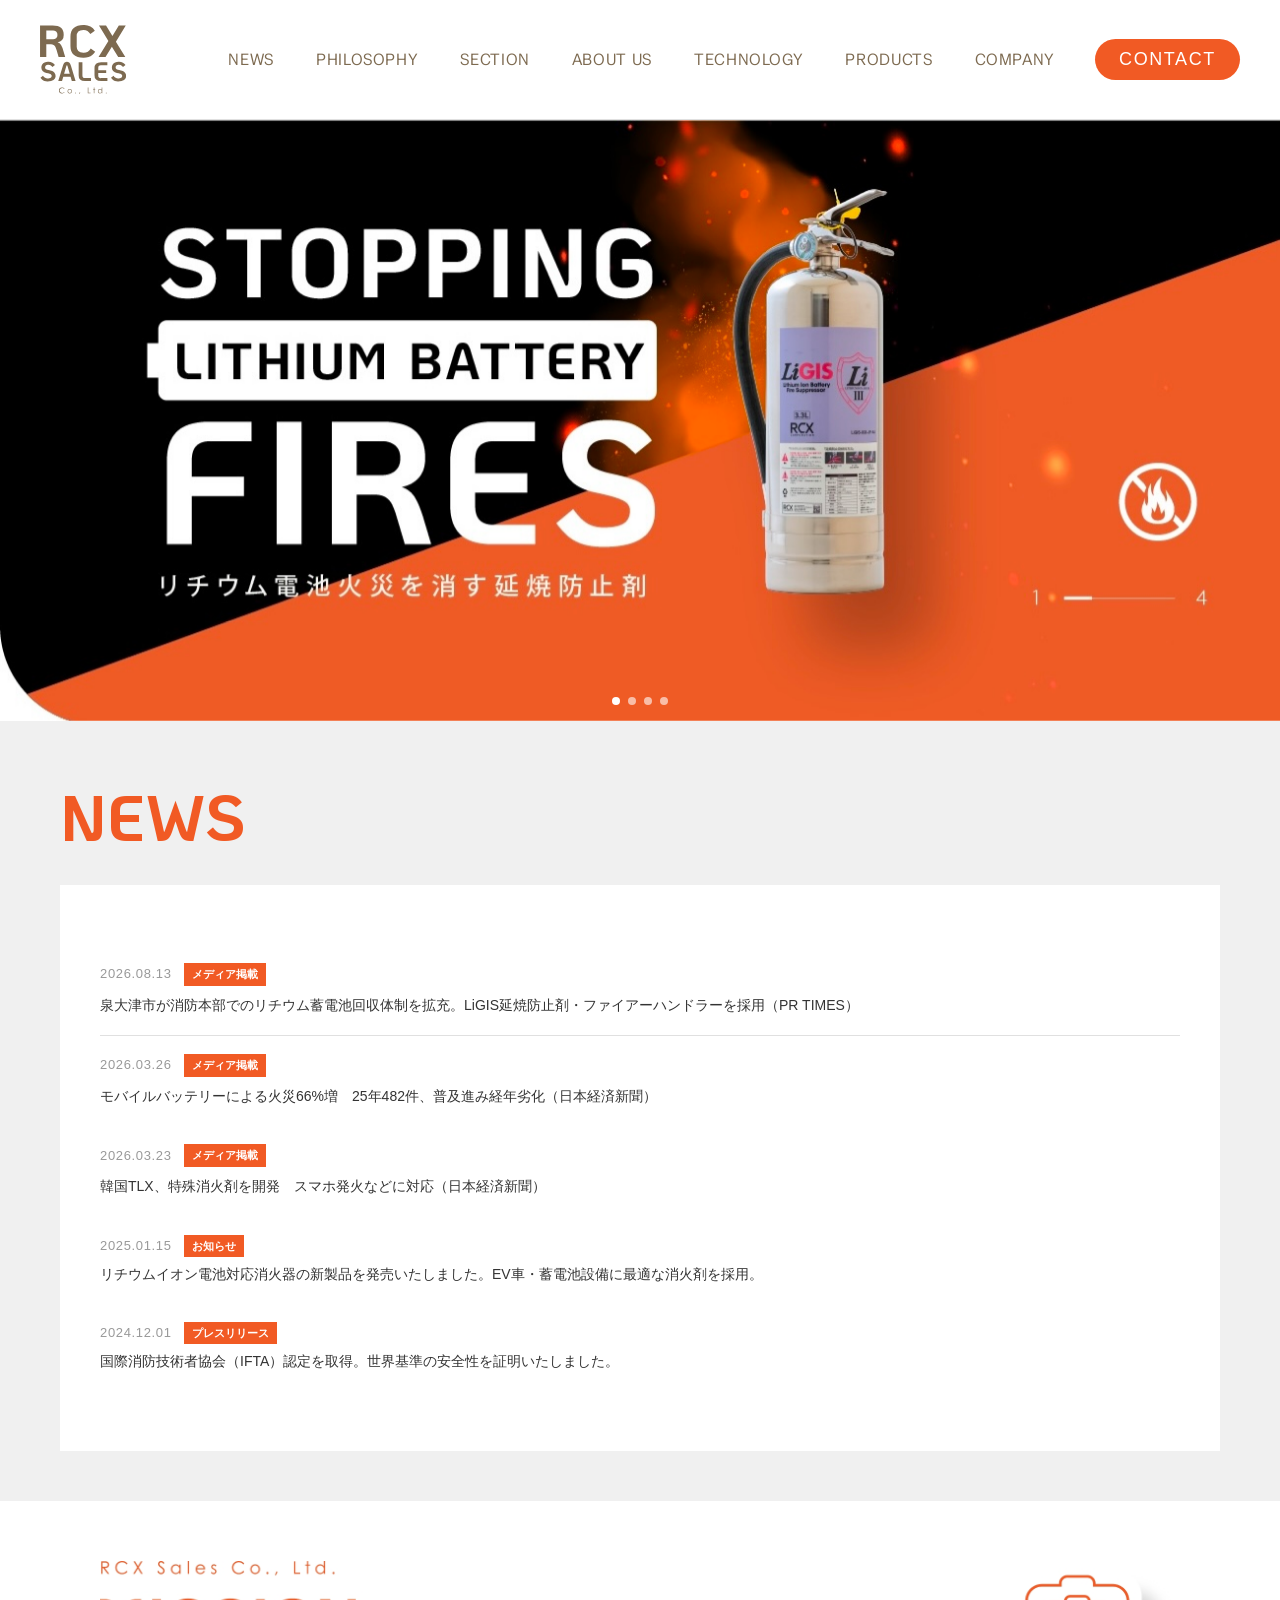
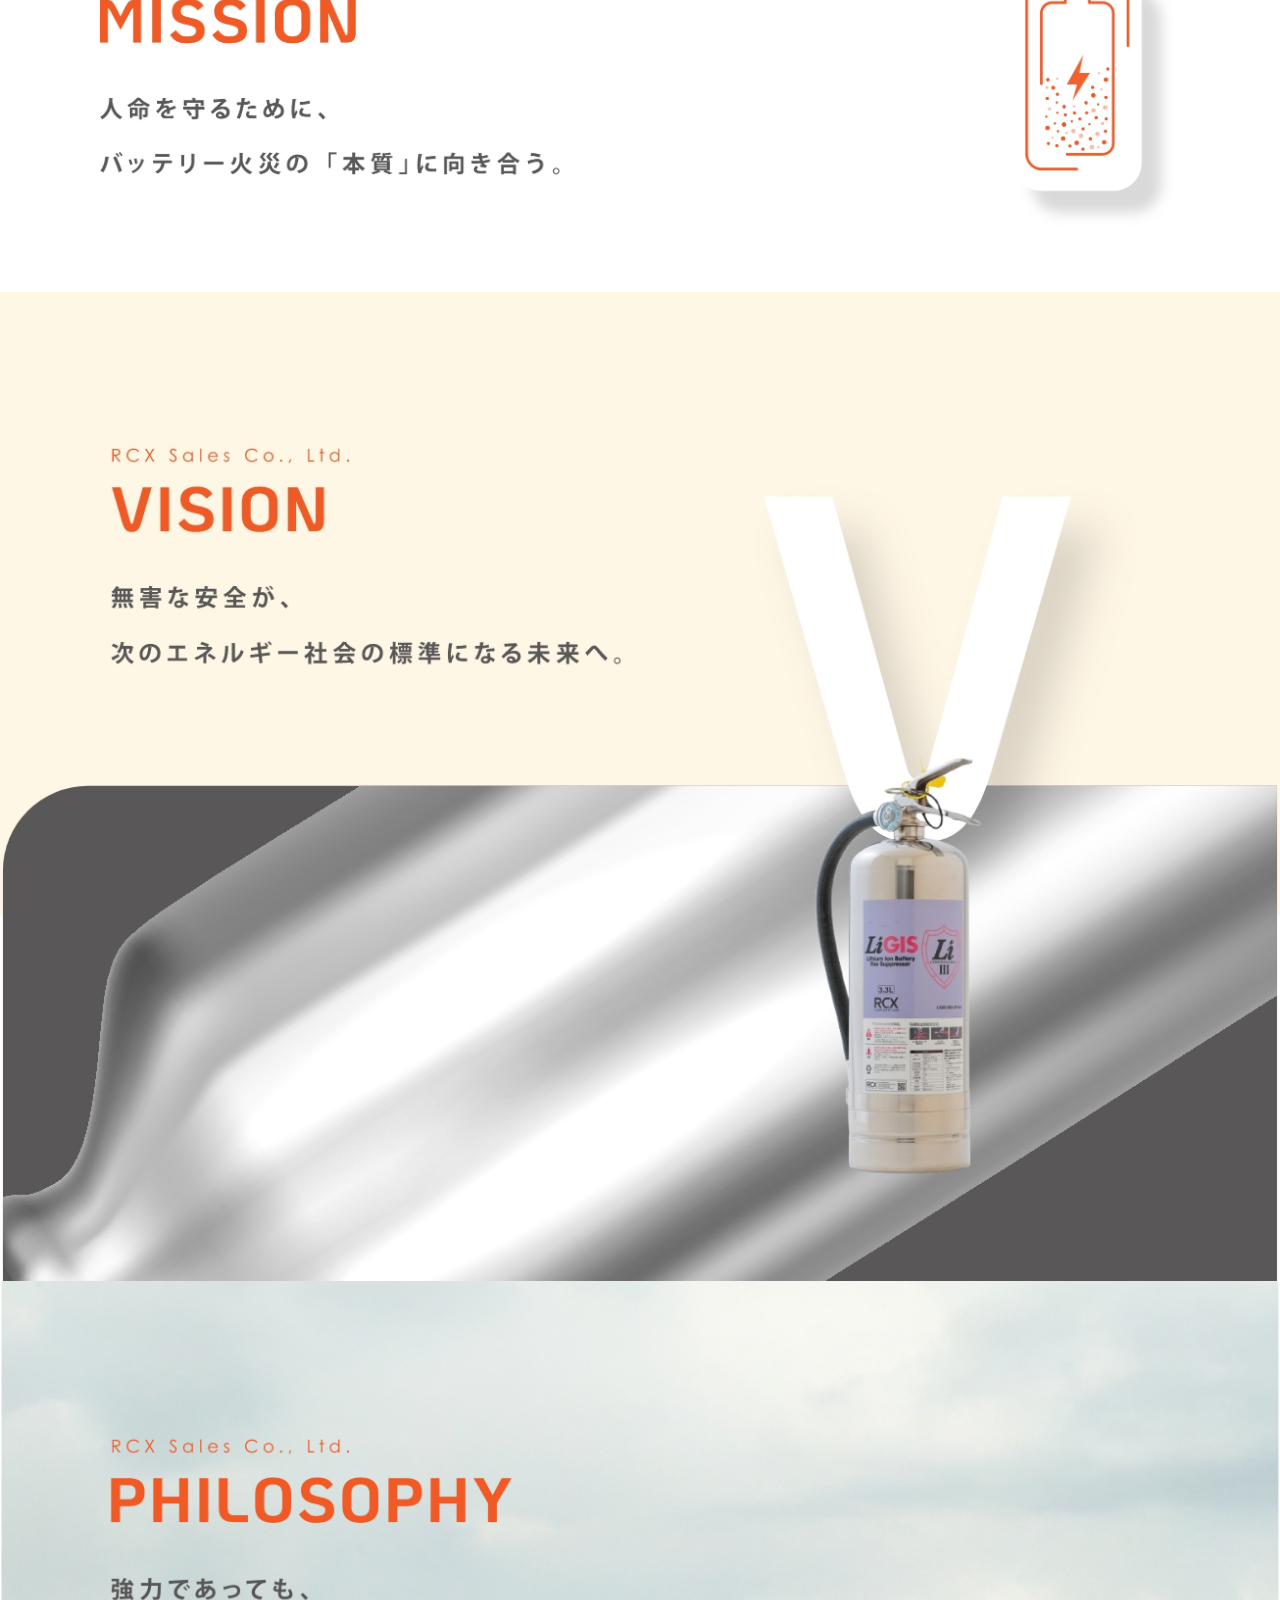
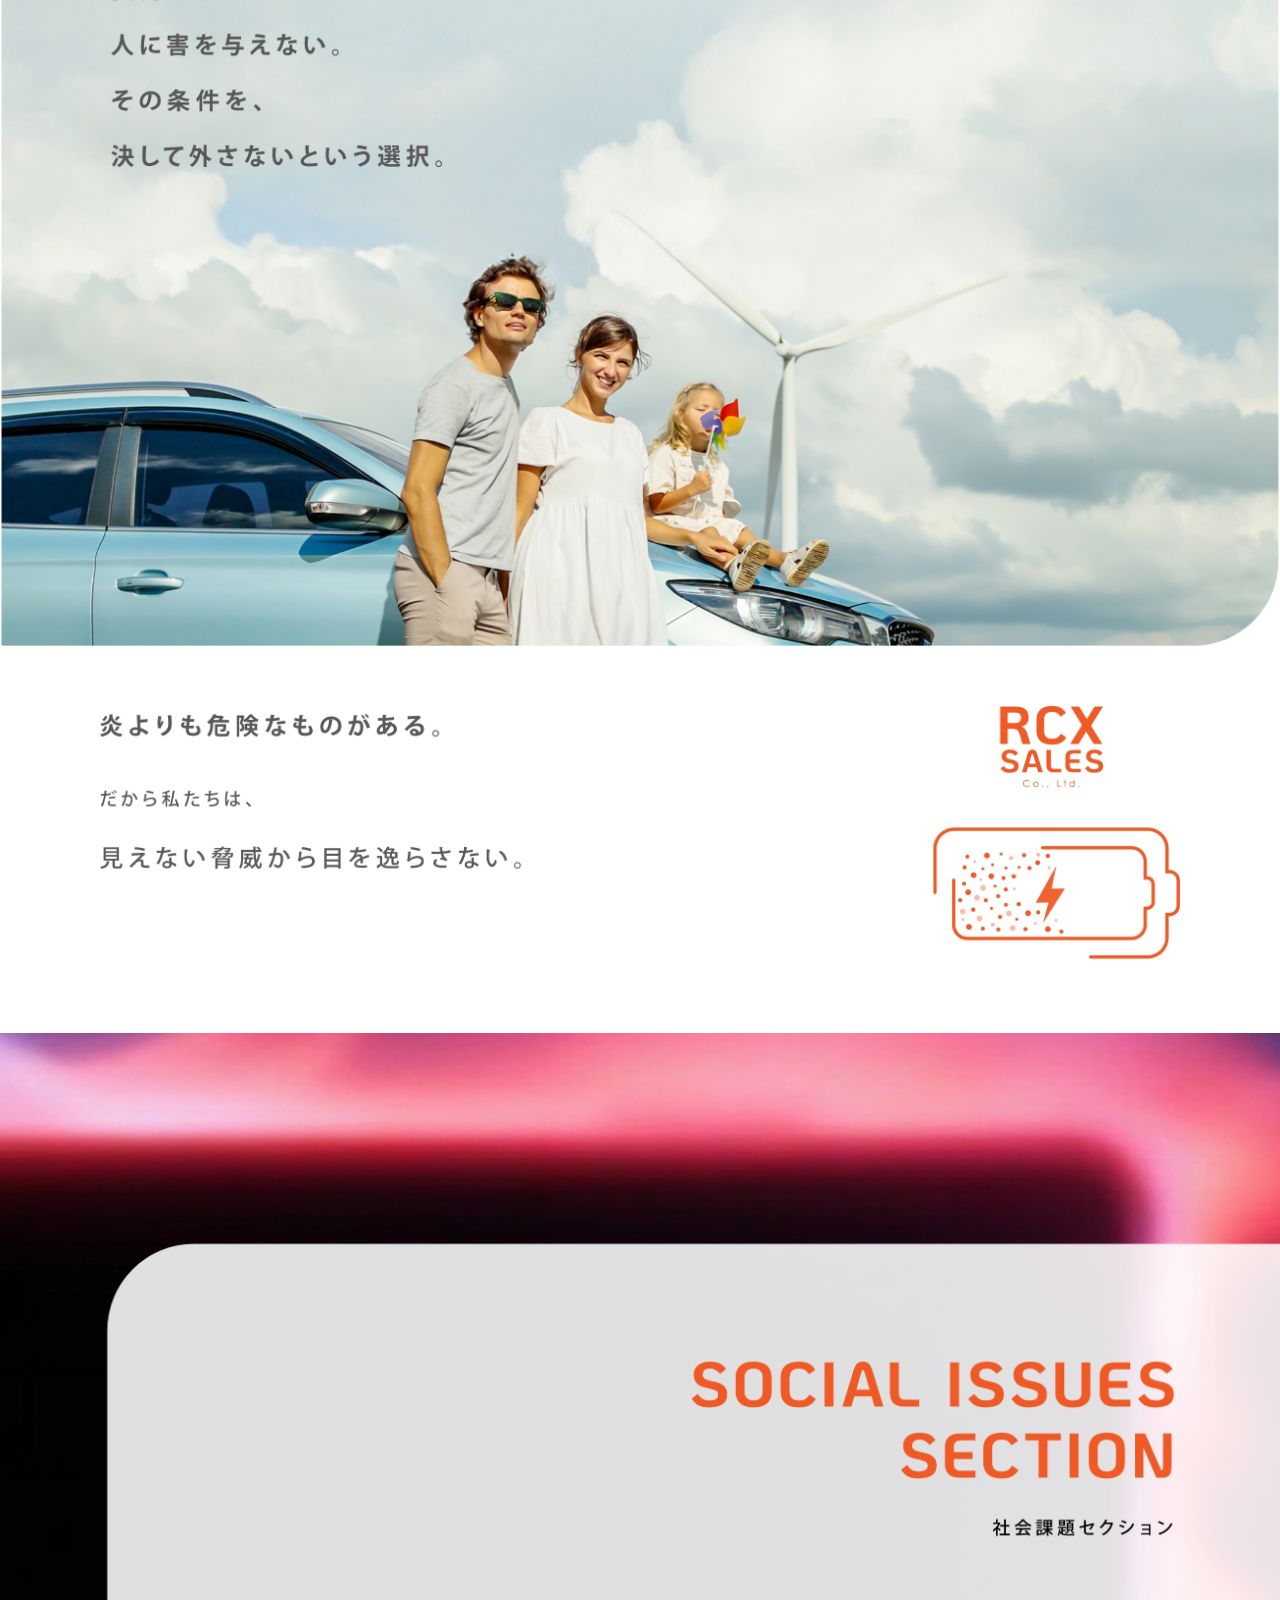
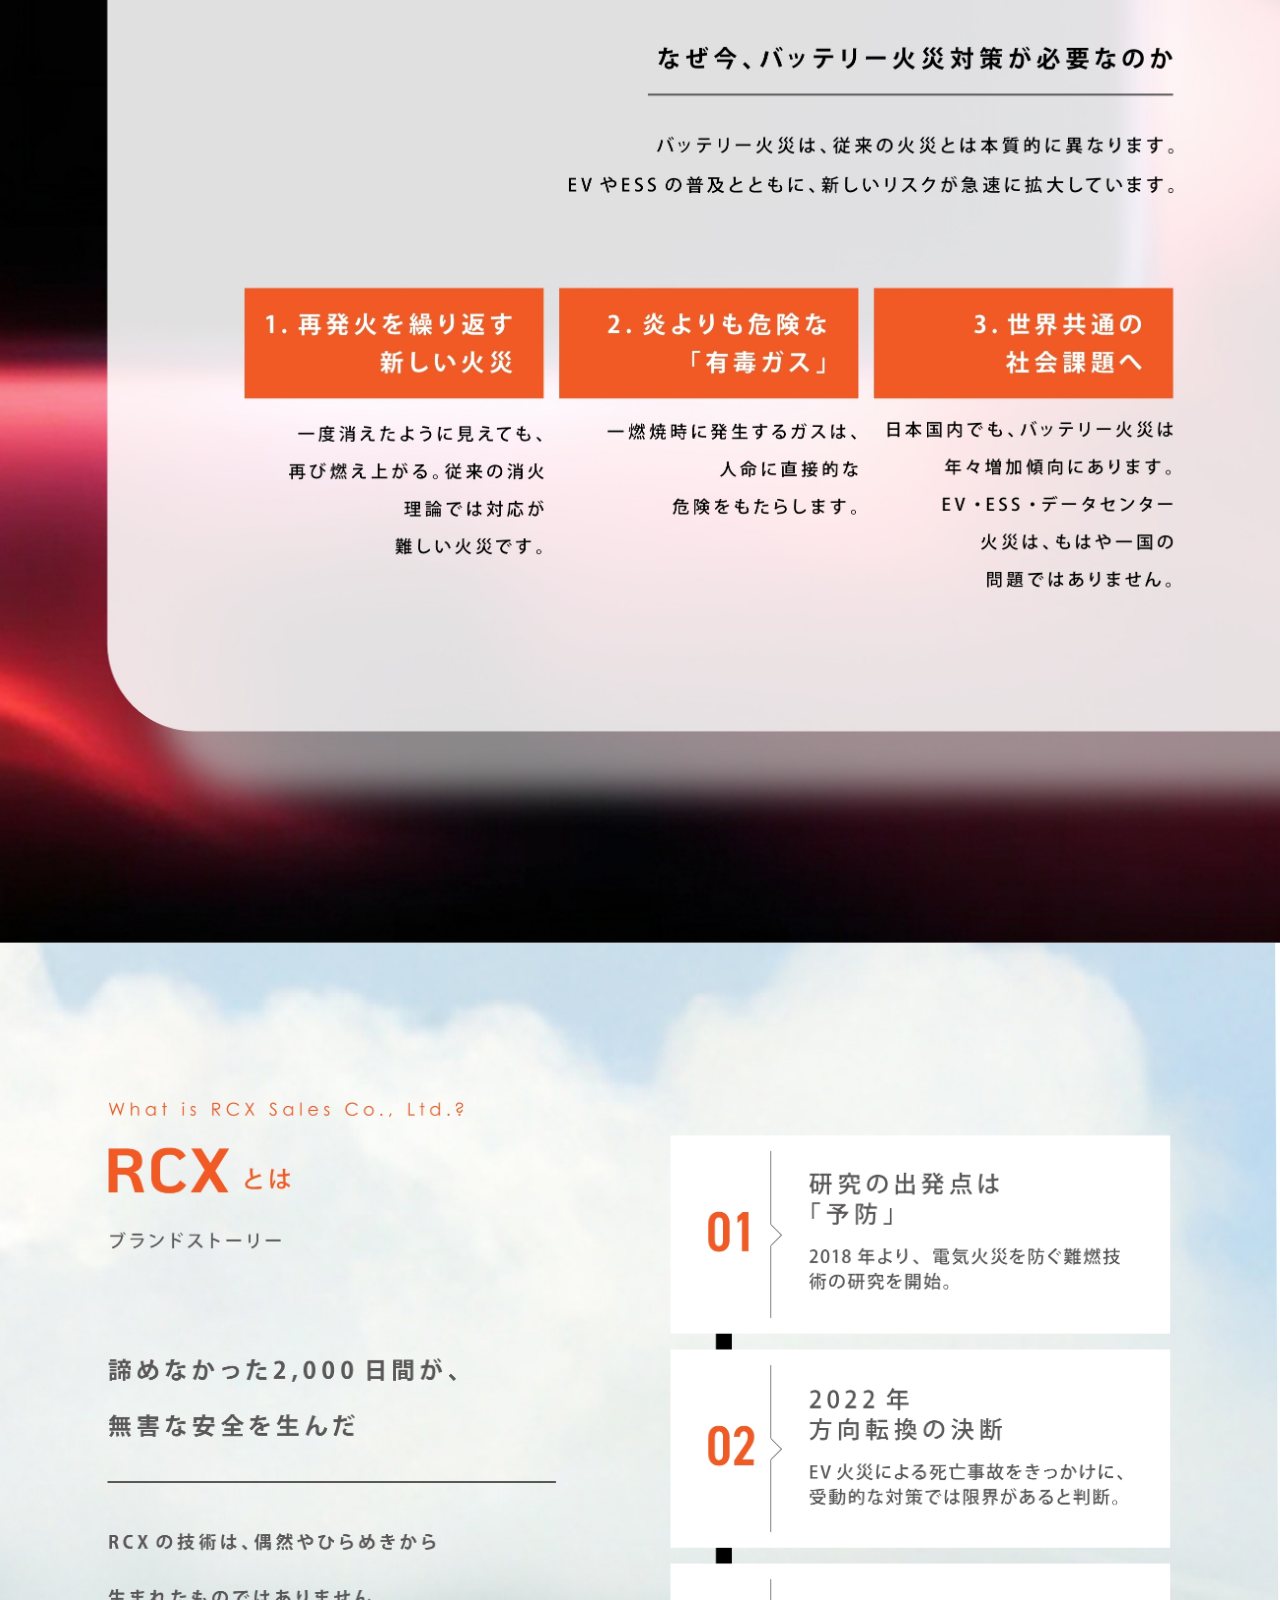
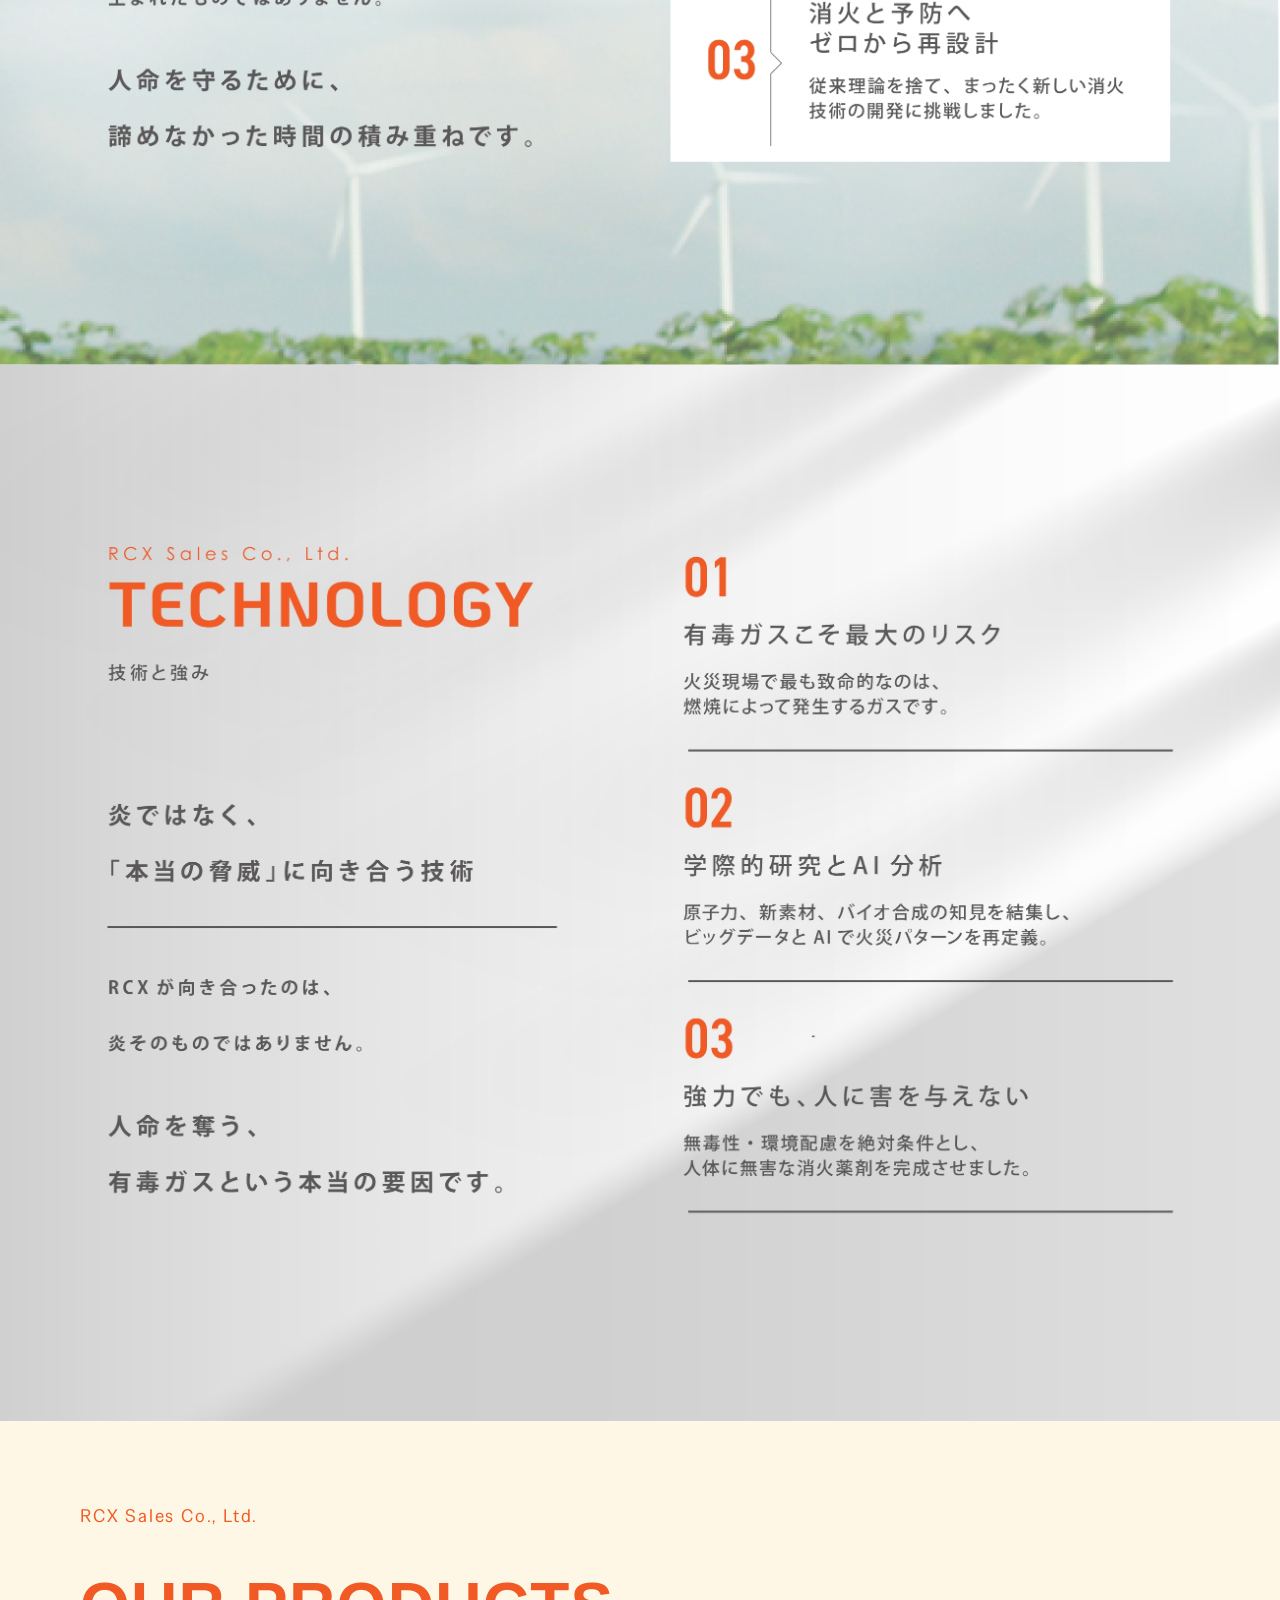
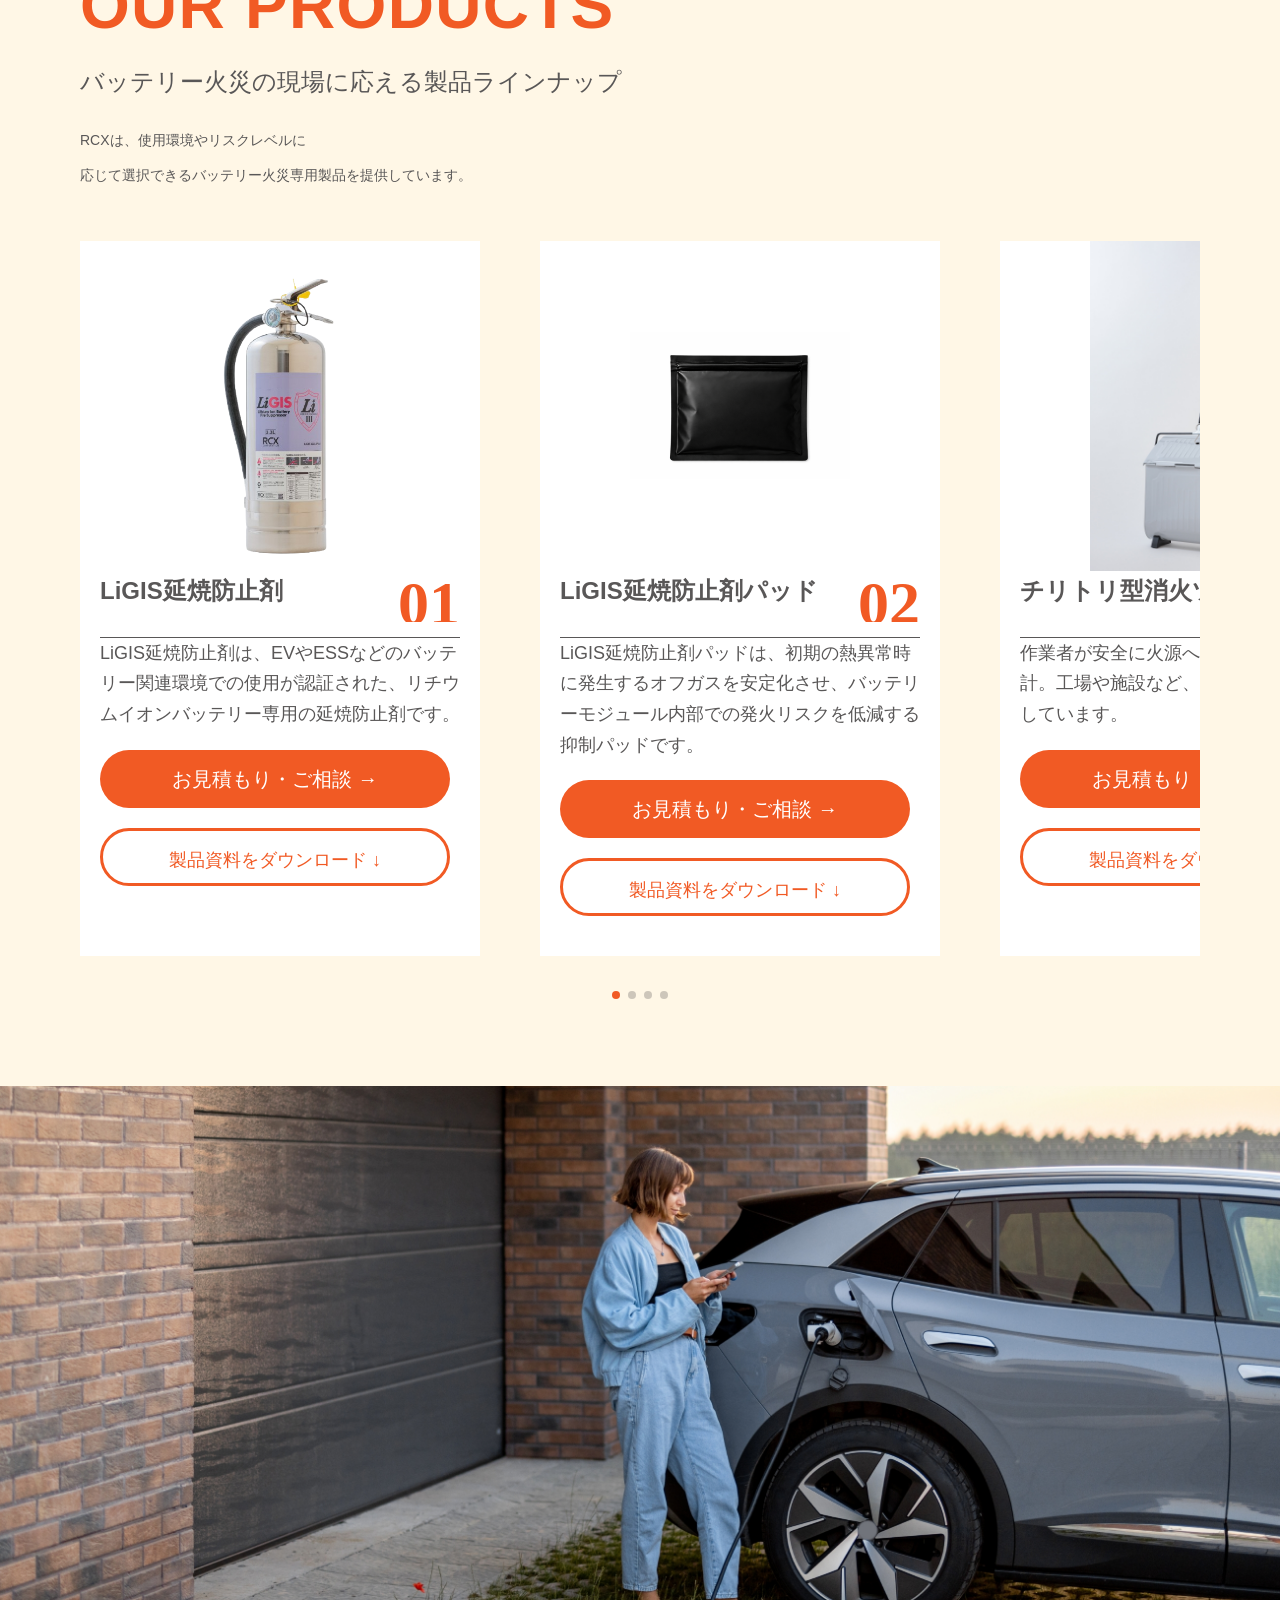
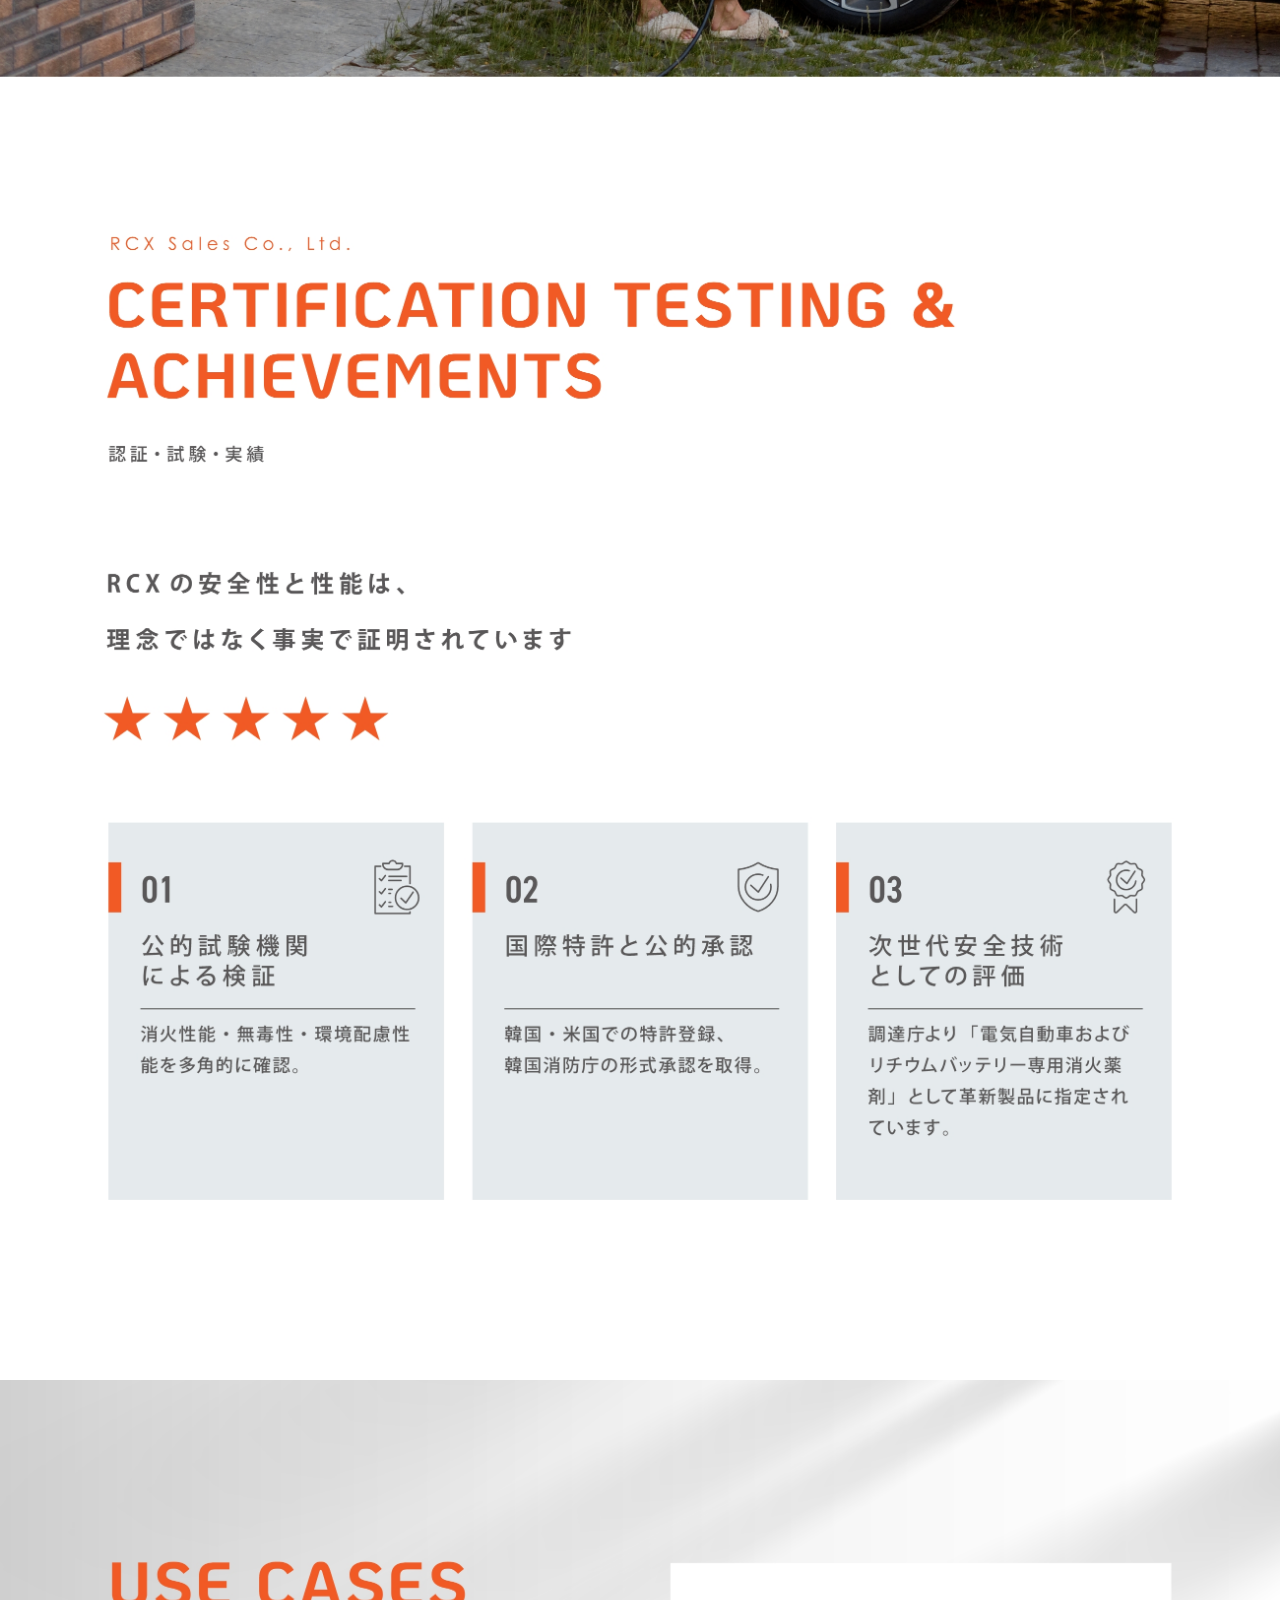
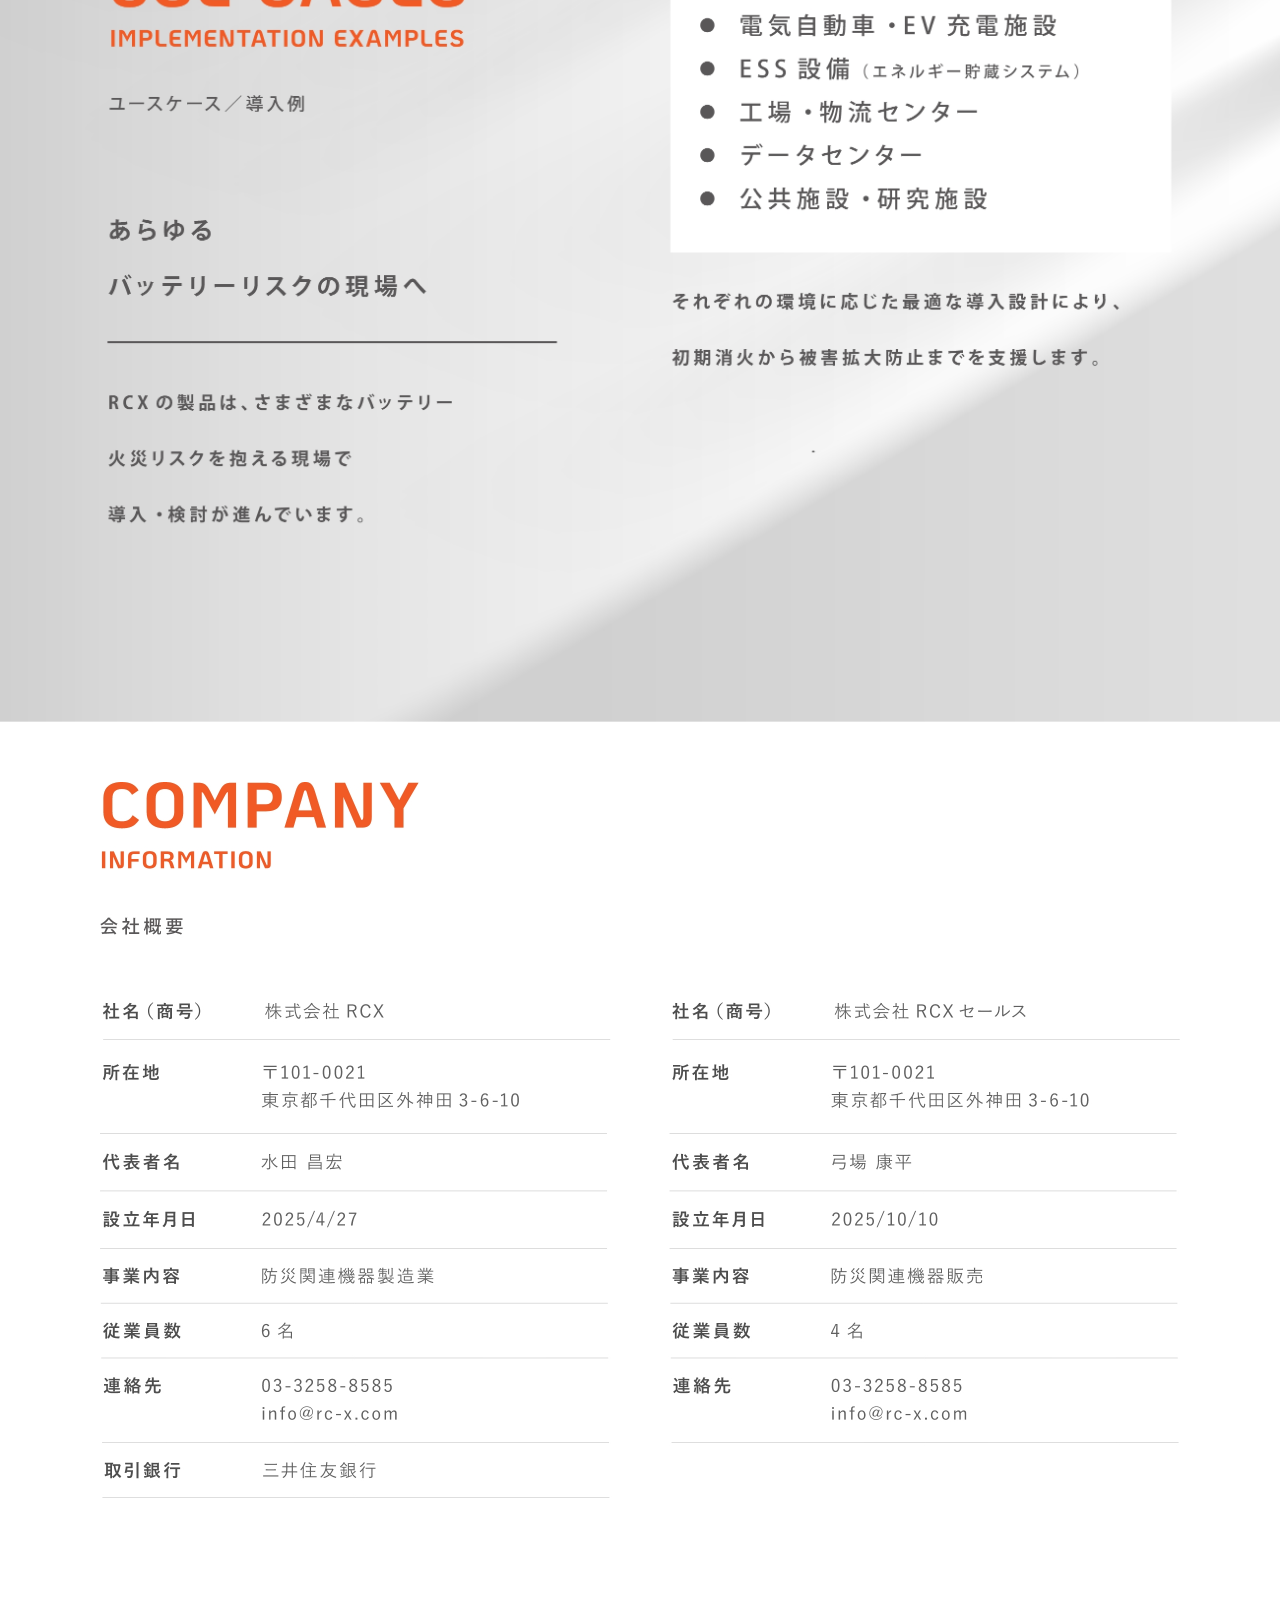
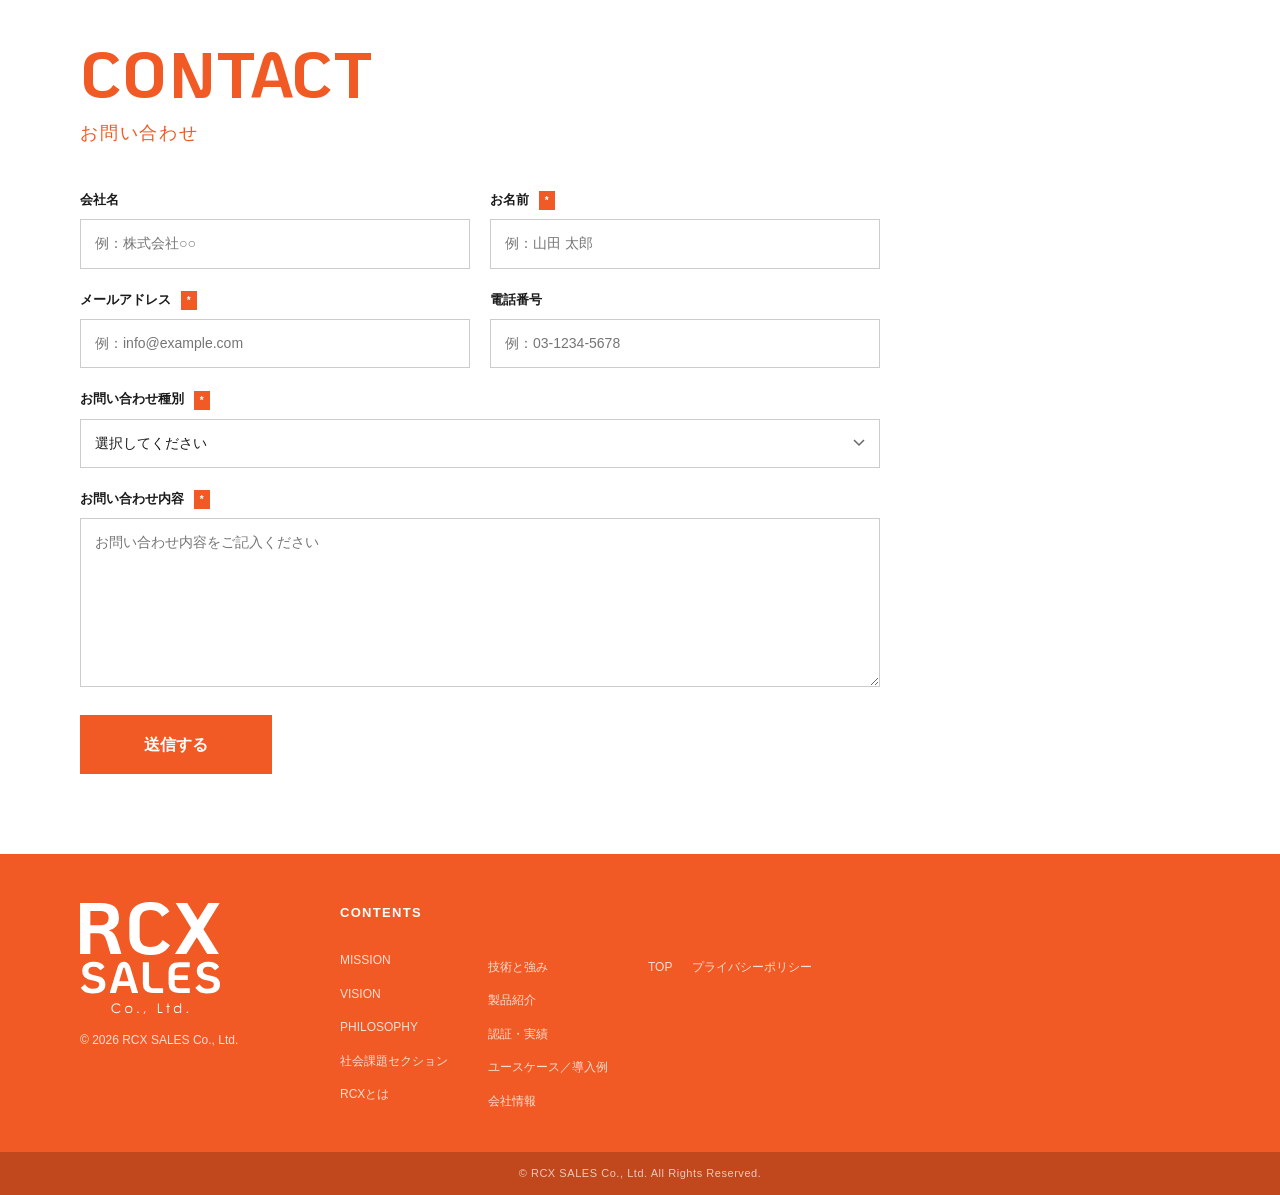
==== commit c1862ada: "Add inquiry type, post-download contact CTA, fix dead links - Contact form: add required inquiry typ" ====
--- a/index.html
+++ b/index.html
@@ -116,8 +116,8 @@
         <ul>
           <li><a href="#news">NEWS</a></li>
           <li><a href="#philosophy">PHILOSOPHY</a></li>
-          <li><a href="#">SECTION</a></li>
-          <li><a href="#">ABOUT US</a></li>
+          <li><a href="#social-issues">SECTION</a></li>
+          <li><a href="#rcx">ABOUT US</a></li>
           <li><a href="#technology">TECHNOLOGY</a></li>
           <li><a href="#products">PRODUCTS</a></li>
           <li><a href="#company">COMPANY</a></li>
@@ -163,7 +163,6 @@
   <div class="news-container">
     <div class="section-header-row">
       <h2 class="section-title-orange">NEWS</h2>
-      <a href="#" class="link-more">一覧を見る <span class="arrow">→</span></a>
     </div>
     <div class="news-list">
       <article class="news-item">
@@ -271,7 +270,7 @@
                 LiGIS延焼防止剤は、EVやESSなどのバッテリー関連環境での使用が認証された、リチウムイオンバッテリー専用の延焼防止剤です。
               </p>
               <div class="product-btns">
-                <a href="#contact" class="btn-product-main">ご購入はこちら <span>→</span></a>
+                <a href="#contact" class="btn-product-main" onclick="setContactCategory('お見積もり')">お見積もり・ご相談 <span>→</span></a>
                 <a href="#" class="btn-product-sub" onclick="openDownloadModal(event)">製品資料をダウンロード <span>↓</span></a>
               </div>
             </div>
@@ -291,7 +290,7 @@
                 LiGIS延焼防止剤パッドは、初期の熱異常時に発生するオフガスを安定化させ、バッテリーモジュール内部での発火リスクを低減する抑制パッドです。
               </p>
               <div class="product-btns">
-                <a href="#contact" class="btn-product-main">ご購入はこちら <span>→</span></a>
+                <a href="#contact" class="btn-product-main" onclick="setContactCategory('お見積もり')">お見積もり・ご相談 <span>→</span></a>
                 <a href="#" class="btn-product-sub" onclick="openDownloadModal(event)">製品資料をダウンロード <span>↓</span></a>
               </div>
             </div>
@@ -311,7 +310,7 @@
                 作業者が安全に火源へアプローチできる設計。工場や施設など、現場での実用性を重視しています。
               </p>
               <div class="product-btns">
-                <a href="#contact" class="btn-product-main">ご購入はこちら <span>→</span></a>
+                <a href="#contact" class="btn-product-main" onclick="setContactCategory('お見積もり')">お見積もり・ご相談 <span>→</span></a>
                 <a href="#" class="btn-product-sub" onclick="openDownloadModal(event)">製品資料をダウンロード <span>↓</span></a>
               </div>
             </div>
@@ -331,7 +330,7 @@
                       高リスクバッテリーの保管・隔離を想定した次世代製品。※要相談
                     </p>
                     <div class="product-btns">
-                      <a href="#contact" class="btn-product-main">ご購入はこちら <span>→</span></a>
+                      <a href="#contact" class="btn-product-main" onclick="setContactCategory('お見積もり')">お見積もり・ご相談 <span>→</span></a>
                       <a href="#" class="btn-product-sub" onclick="openDownloadModal(event)">製品資料をダウンロード <span>↓</span></a>
                     </div>
                   </div>
@@ -390,6 +389,17 @@
           <label for="phone">電話番号</label>
           <input type="tel" id="phone" name="phone" placeholder="例：03-1234-5678">
         </div>
+      </div>
+      <div class="form-group full">
+        <label for="category">お問い合わせ種別 <span class="required">*</span></label>
+        <select id="category" name="category" required style="background-image:url(&quot;data:image/svg+xml,%3Csvg xmlns='http://www.w3.org/2000/svg' width='12' height='8'%3E%3Cpath d='M1 1l5 5 5-5' stroke='%23666' stroke-width='1.5' fill='none'/%3E%3C/svg%3E&quot;);background-repeat:no-repeat;background-position:right 14px center;padding-right:36px;">
+          <option value="">選択してください</option>
+          <option value="サンプル請求">サンプル請求</option>
+          <option value="お見積もり">お見積もり</option>
+          <option value="デモ・製品説明のご依頼">デモ・製品説明のご依頼</option>
+          <option value="導入のご相談">導入のご相談</option>
+          <option value="その他">その他</option>
+        </select>
       </div>
       <div class="form-group full">
         <label for="message">お問い合わせ内容 <span class="required">*</span></label>
@@ -419,18 +429,18 @@
           <li><a href="#mission">MISSION</a></li>
           <li><a href="#vision">VISION</a></li>
           <li><a href="#philosophy">PHILOSOPHY</a></li>
-          <li><a href="#social-challenges">社会課題セクション</a></li>
+          <li><a href="#social-issues">社会課題セクション</a></li>
           <li><a href="#rcx">RCXとは</a></li>
         </ul>
       </div>
       <div class="footer-nav-col">
         <br><br>
         <ul>
-          <li><a href="#technology-strengths">技術と強み</a></li>
-          <li><a href="#product-intro">製品紹介</a></li>
+          <li><a href="#technology">技術と強み</a></li>
+          <li><a href="#products">製品紹介</a></li>
           <li><a href="#certification">認証・実績</a></li>
           <li><a href="#use-cases">ユースケース／導入例</a></li>
-          <li><a href="#company-info">会社情報</a></li>
+          <li><a href="#company">会社情報</a></li>
         </ul>
       </div>
       <div class="footer-nav-col footer-nav-col--inline">
@@ -456,7 +466,7 @@
   <div style="background:#fff;border-radius:12px;padding:40px 32px;max-width:440px;width:90%;position:relative;box-shadow:0 20px 60px rgba(0,0,0,0.3);">
     <button onclick="closeDownloadModal()" style="position:absolute;top:12px;right:16px;background:none;border:none;font-size:24px;cursor:pointer;color:#999;">&times;</button>
     <h3 style="font-size:20px;font-weight:700;margin-bottom:8px;color:#333;">製品資料ダウンロード</h3>
-    <p style="font-size:14px;color:#666;margin-bottom:24px;line-height:1.6;">以下をご入力いただくと、製品資料（PDF）をダウンロードできます。</p>
+    <p id="downloadLead" style="font-size:14px;color:#666;margin-bottom:24px;line-height:1.6;">以下をご入力いただくと、製品資料（PDF）をダウンロードできます。</p>
     <form id="downloadForm" action="download.php" method="POST">
       <input type="text" name="_honey" style="display:none">
 
@@ -478,6 +488,12 @@
       </div>
       <button type="submit" style="width:100%;padding:14px;background:#f39800;color:#fff;border:none;border-radius:50px;font-size:16px;font-weight:700;cursor:pointer;letter-spacing:1px;">資料をダウンロードする</button>
     </form>
+    <div id="downloadDone" style="display:none;text-align:center;">
+      <p style="font-size:16px;font-weight:700;color:#333;margin-bottom:12px;">ダウンロードを開始しました</p>
+      <p style="font-size:14px;color:#666;line-height:1.8;margin-bottom:24px;">サンプル品のお取り寄せや、設置環境に合わせた製品選定のご相談も承っています。</p>
+      <a href="#contact" onclick="goContactFromDownload(event)" style="display:block;padding:14px;background:#f39800;color:#fff;border-radius:50px;font-size:15px;font-weight:700;text-decoration:none;">サンプル・導入のご相談はこちら</a>
+      <p style="font-size:12px;color:#999;line-height:1.6;margin-top:12px;">ご入力の会社名・お名前・連絡先はお問い合わせフォームに引き継がれます。</p>
+    </div>
   </div>
 </div>
 <script>
@@ -498,7 +514,7 @@
   e.preventDefault();
   var form = this;
   var submitted = false;
-  function doSubmit() { if (!submitted) { submitted = true; form.submit(); } }
+  function doSubmit() { if (!submitted) { submitted = true; form.submit(); showDownloadDone(); } }
   gtag('event', 'generate_lead', {
     form_type: 'download',
     form_name: '資料ダウンロード',
@@ -513,10 +529,35 @@
   var modal = document.getElementById('downloadModal');
   modal.style.display = 'flex';
 }
+function showDownloadDone() {
+  document.getElementById('downloadForm').style.display = 'none';
+  document.getElementById('downloadLead').style.display = 'none';
+  document.getElementById('downloadDone').style.display = 'block';
+}
+function setContactCategory(value) {
+  var sel = document.getElementById('category');
+  if (sel) sel.value = value;
+}
+function goContactFromDownload(e) {
+  e.preventDefault();
+  var src = document.getElementById('downloadForm');
+  var dst = document.querySelector('.contact-form');
+  ['company', 'name', 'email', 'phone'].forEach(function(key) {
+    var from = src.querySelector('[name="' + key + '"]');
+    var to = dst.querySelector('[name="' + key + '"]');
+    if (from && to && !to.value) to.value = from.value;
+  });
+  setContactCategory('サンプル請求');
+  closeDownloadModal();
+  document.getElementById('contact').scrollIntoView({ behavior: 'smooth' });
+}
 function closeDownloadModal() {
   var modal = document.getElementById('downloadModal');
   modal.style.display = 'none';
   document.getElementById('downloadForm').reset();
+  document.getElementById('downloadForm').style.display = '';
+  document.getElementById('downloadLead').style.display = '';
+  document.getElementById('downloadDone').style.display = 'none';
 }
 document.getElementById('downloadModal').addEventListener('click', function(e) {
   if (e.target === this) closeDownloadModal();
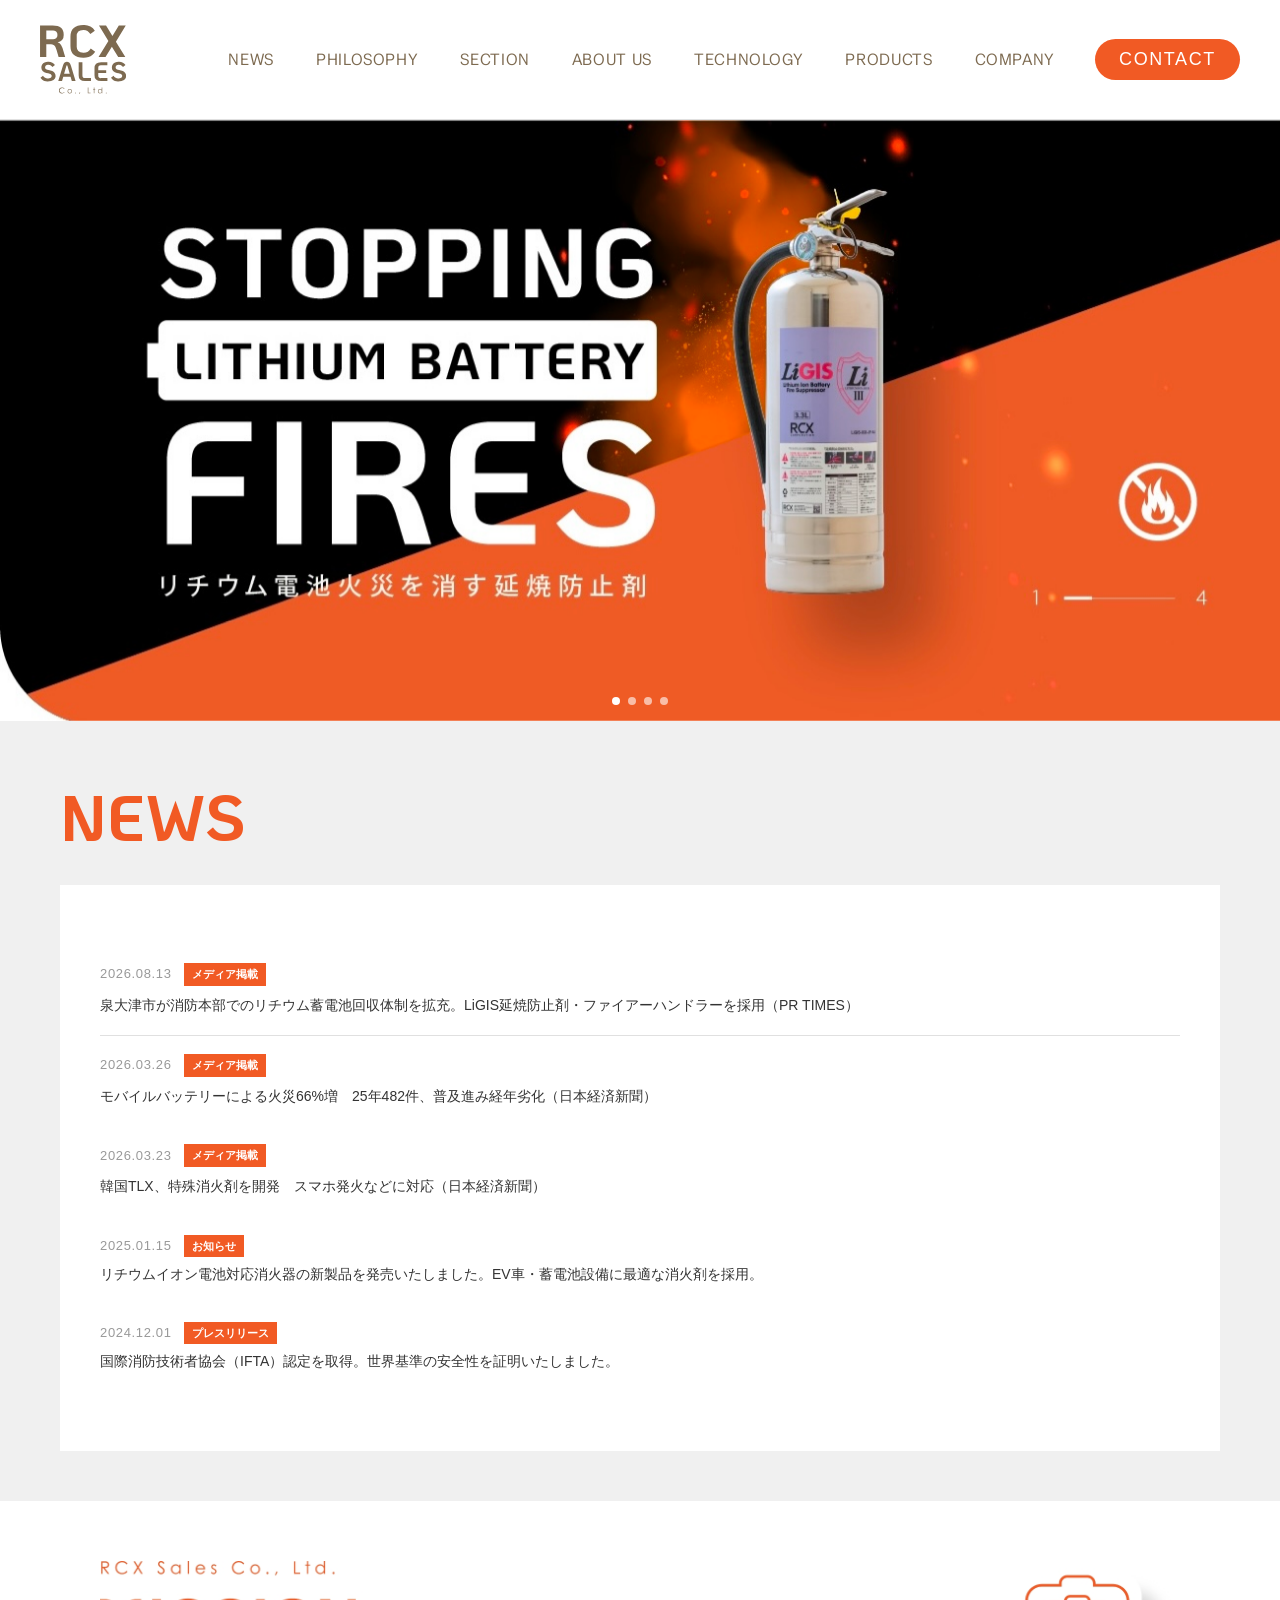
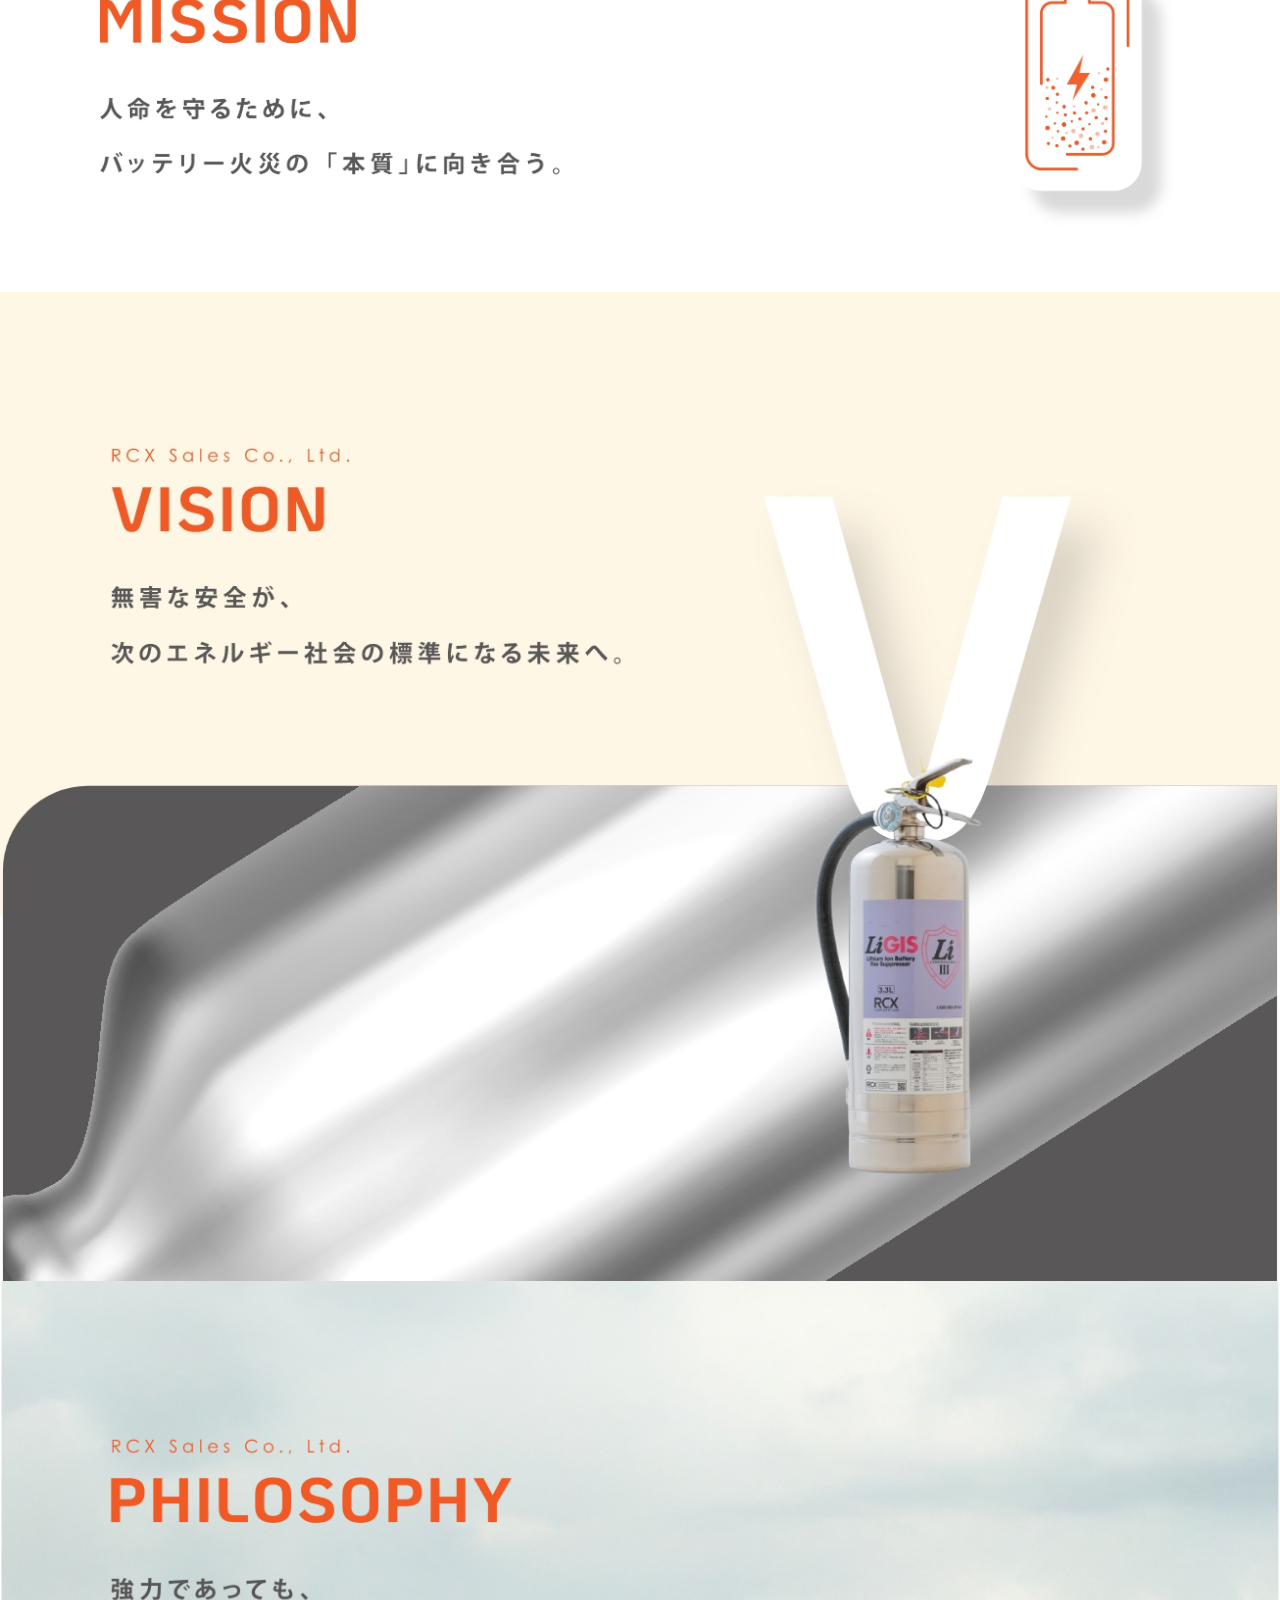
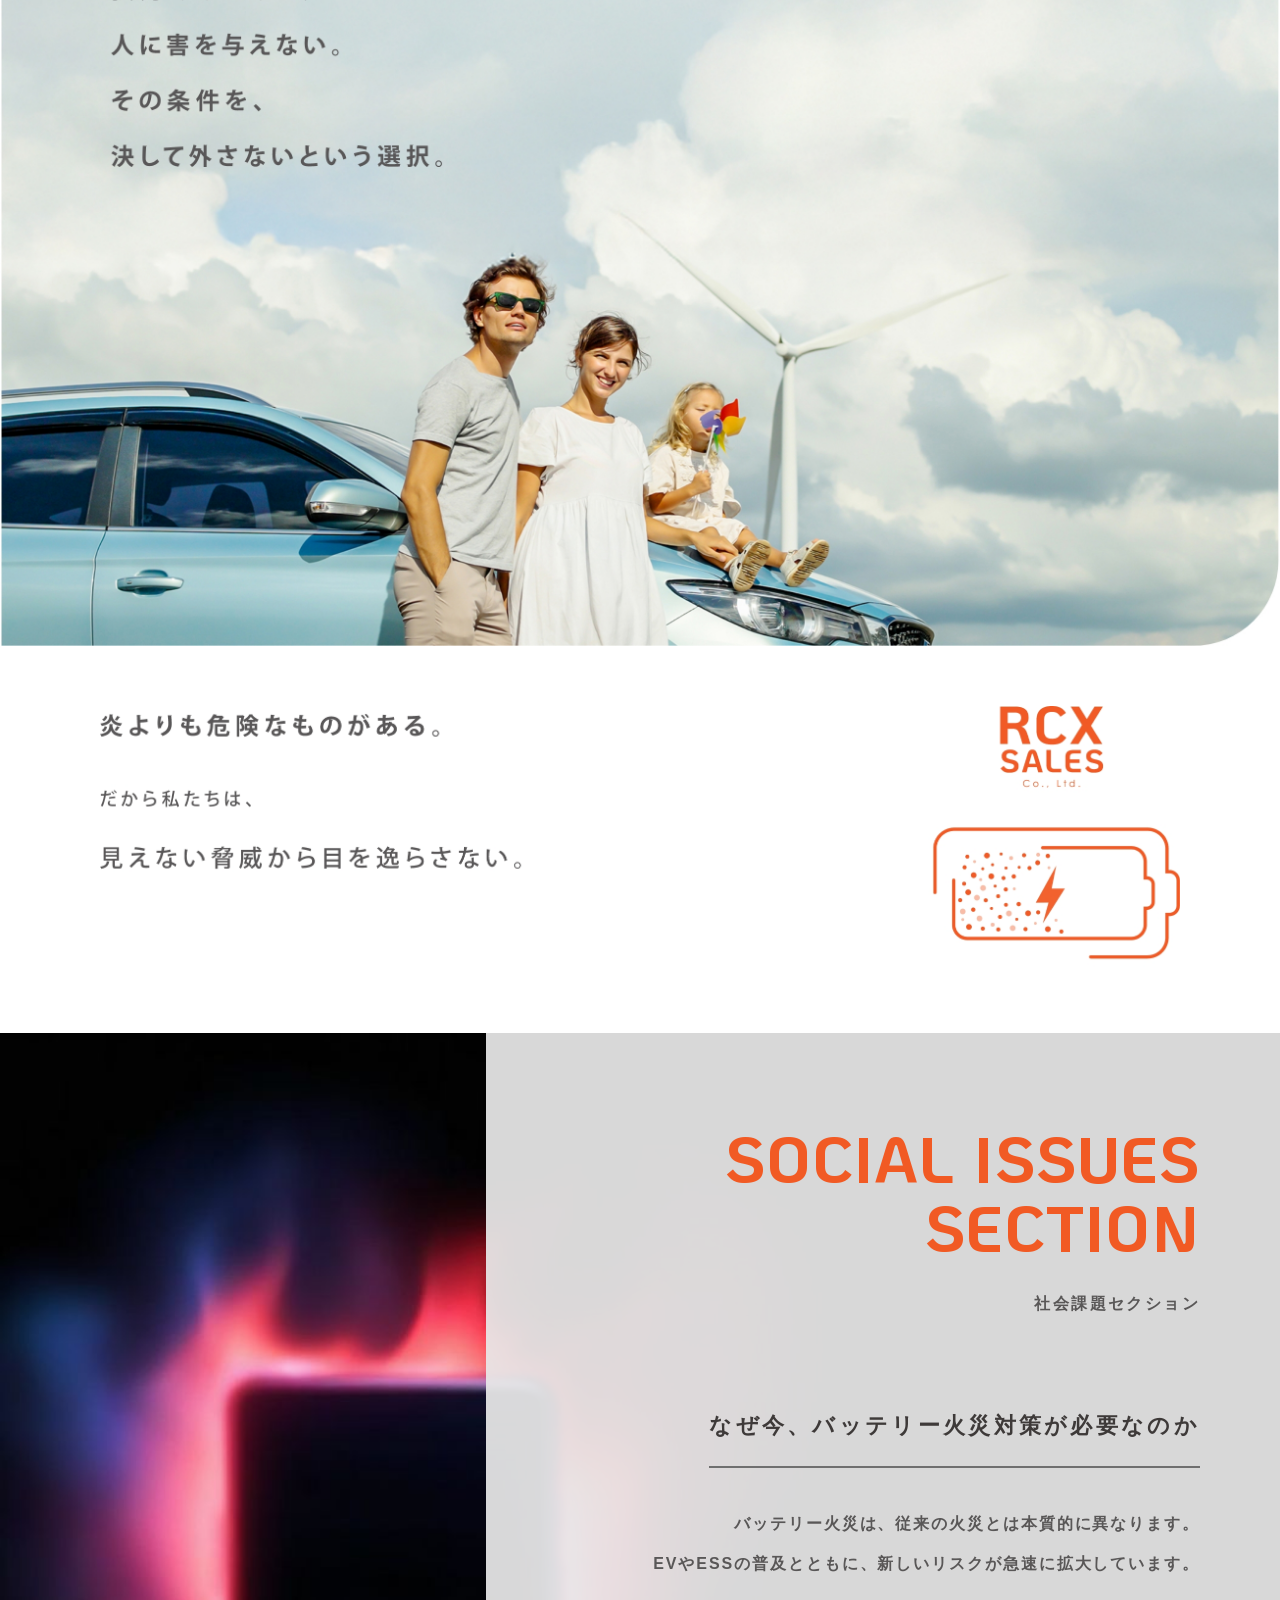
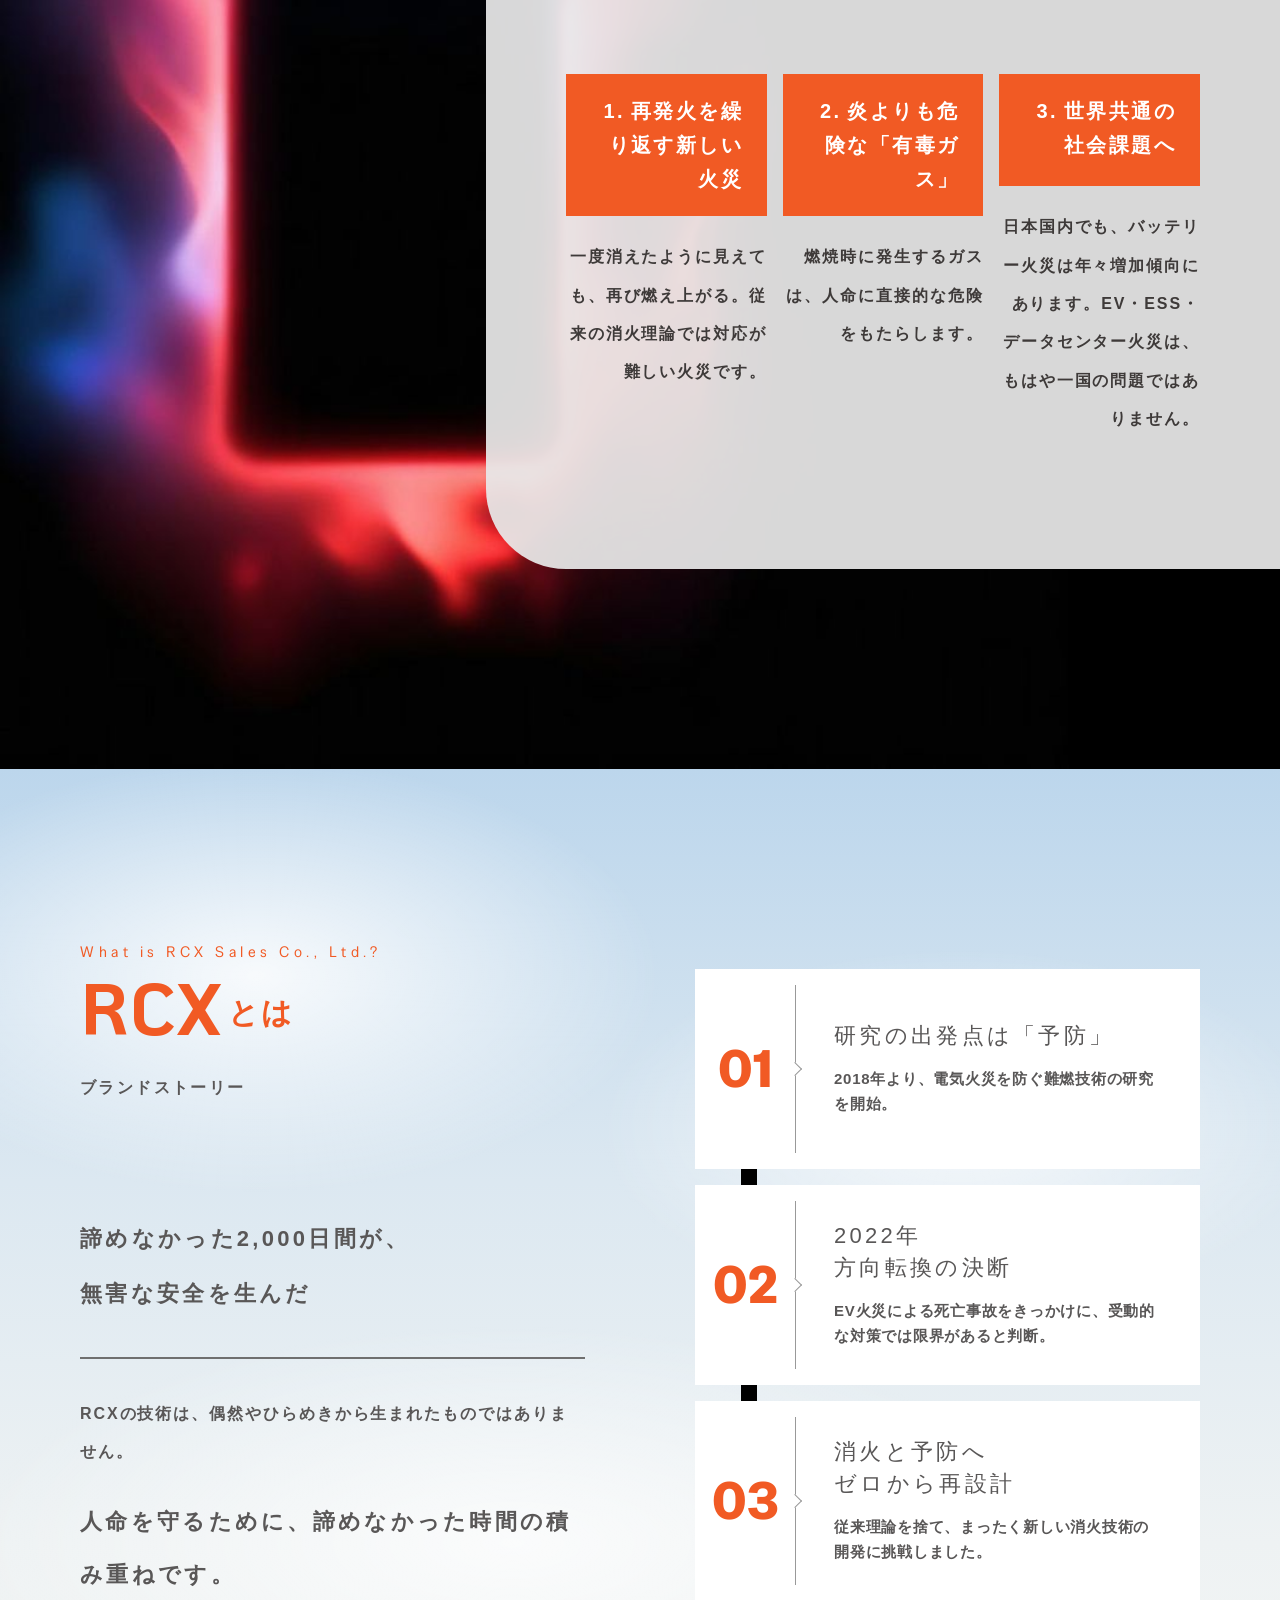
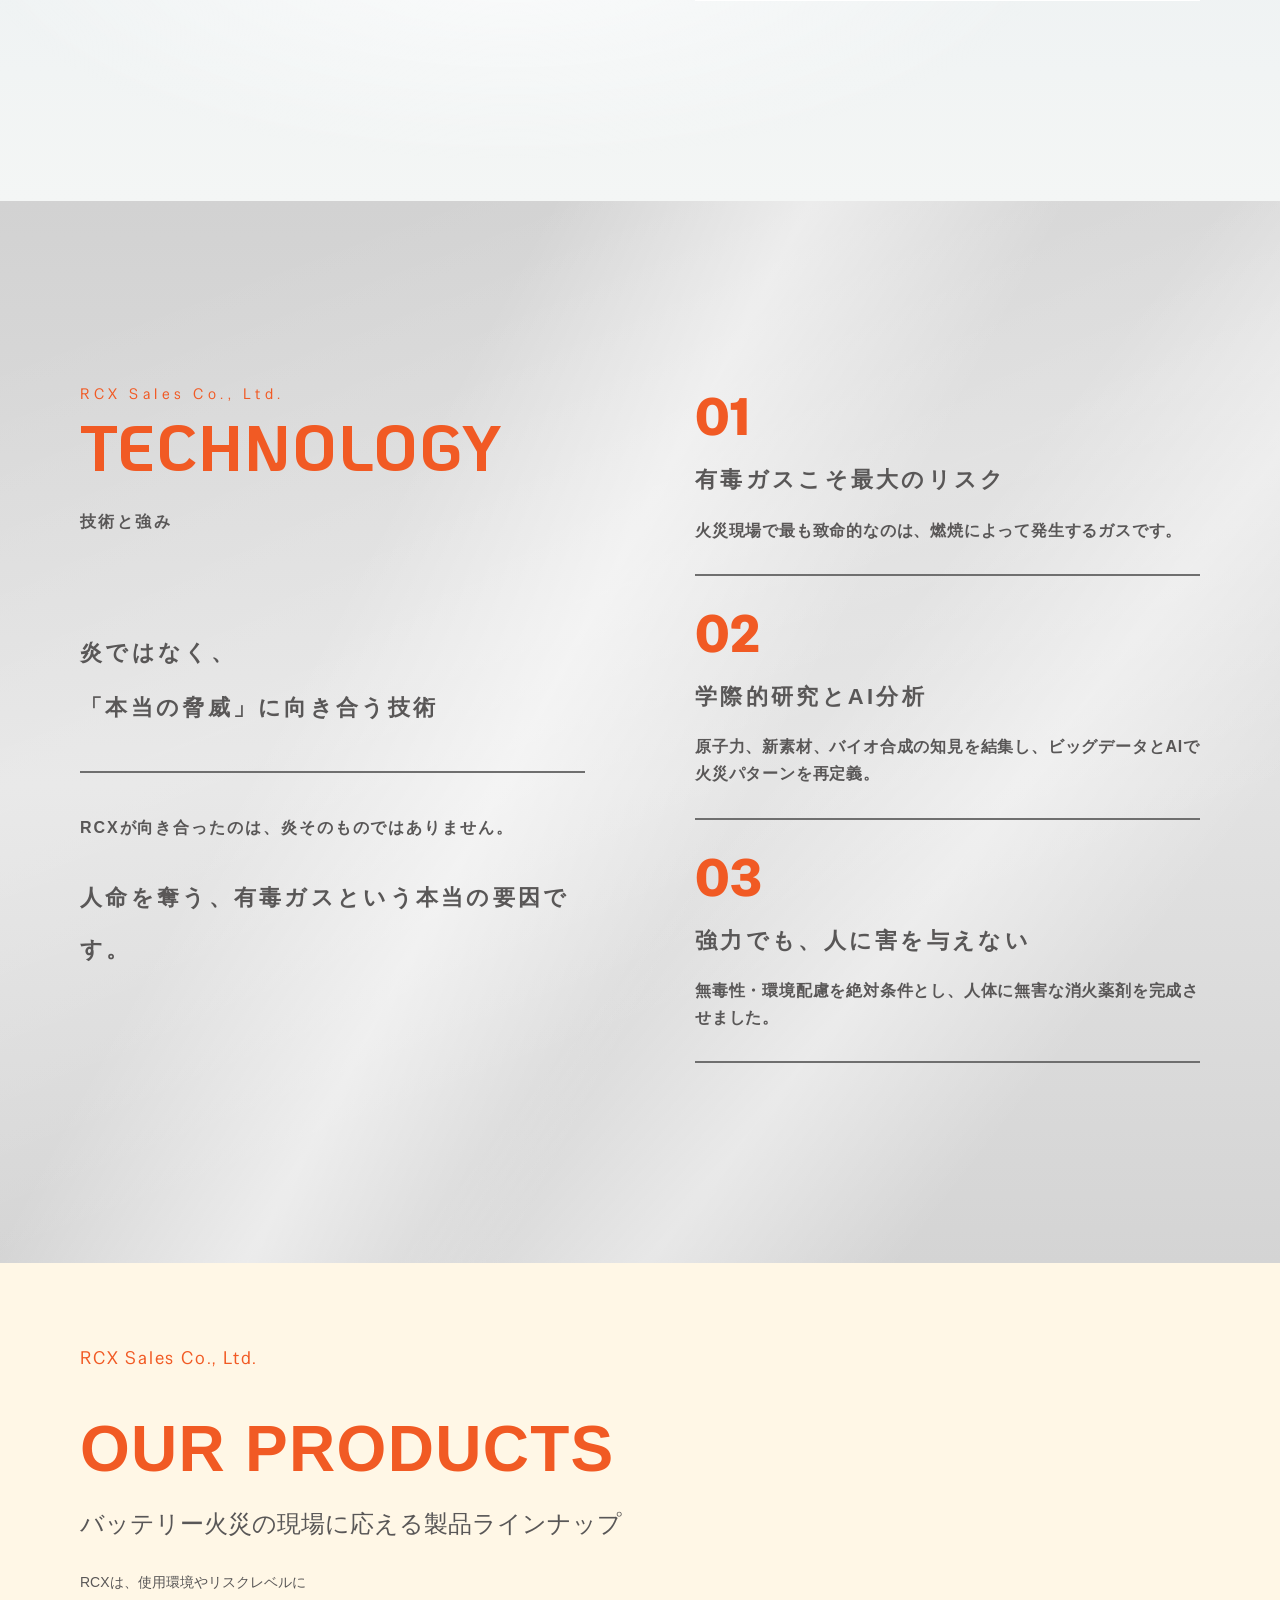
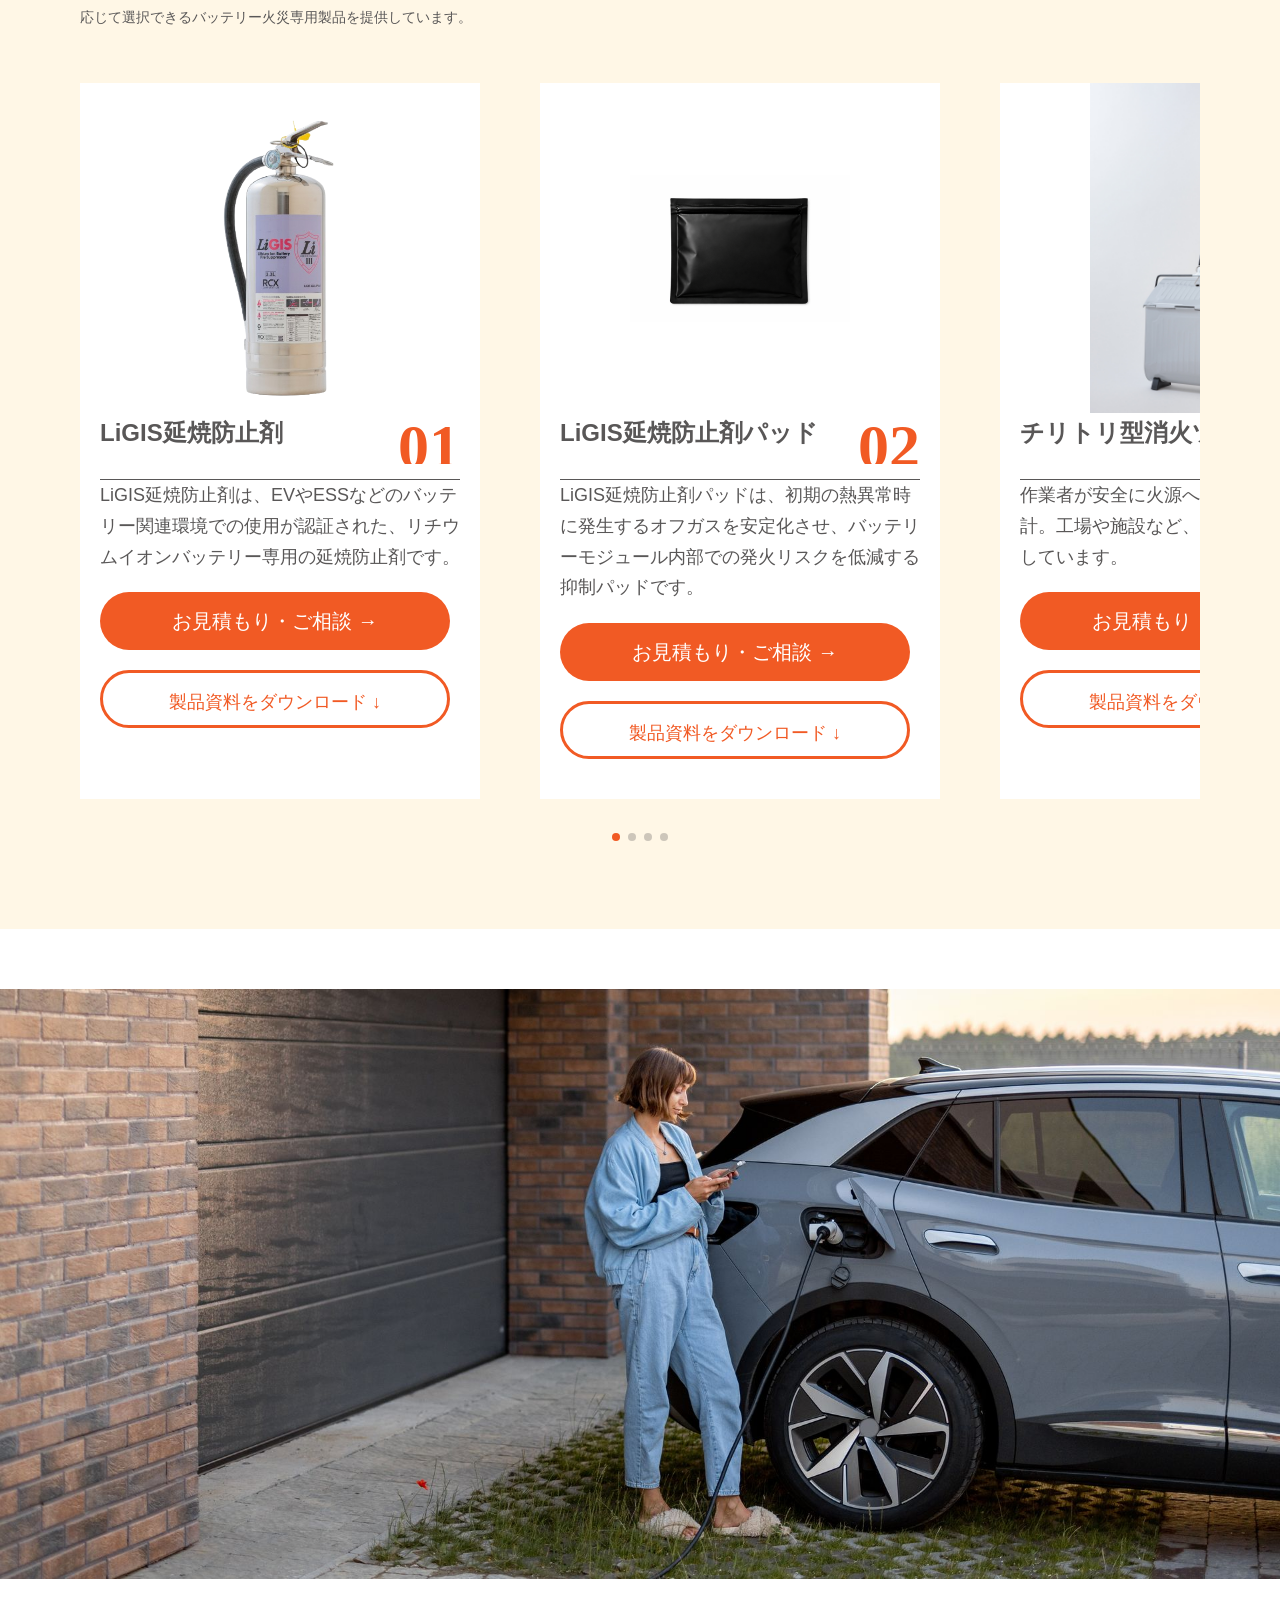
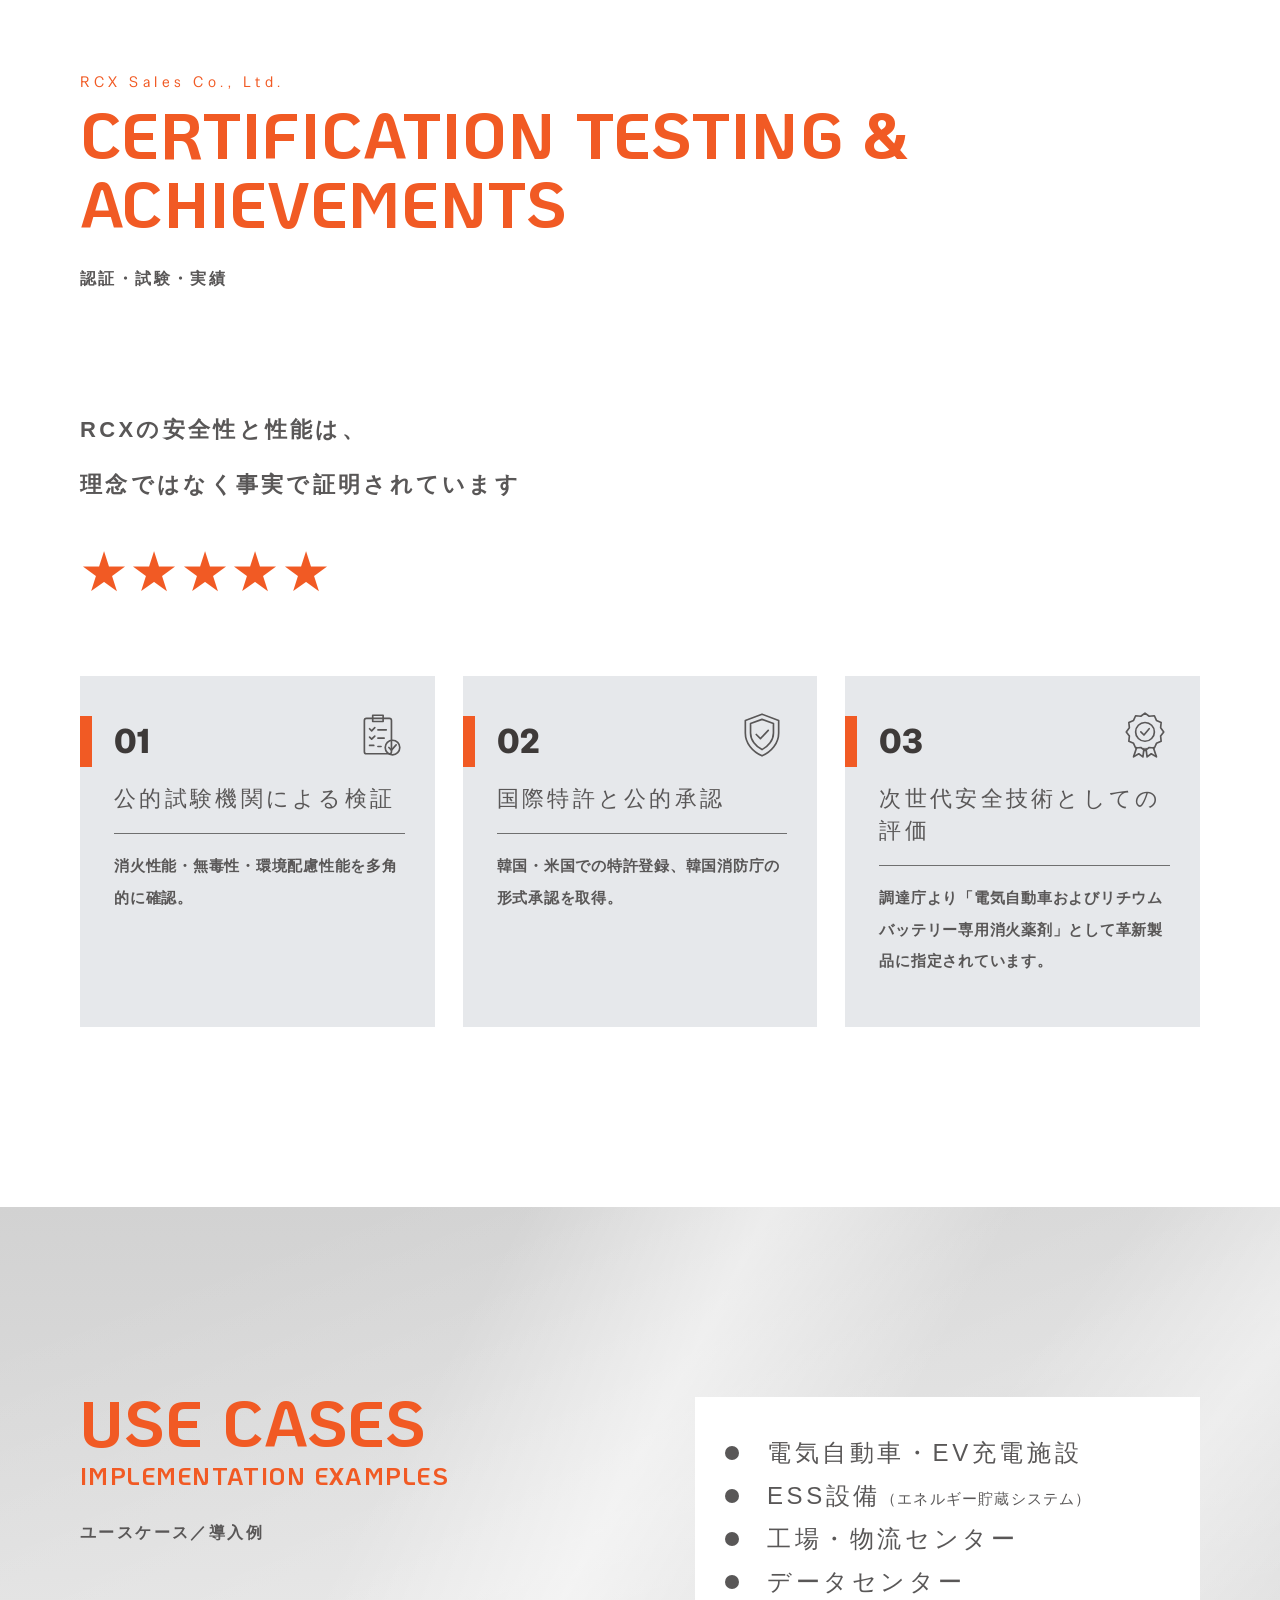
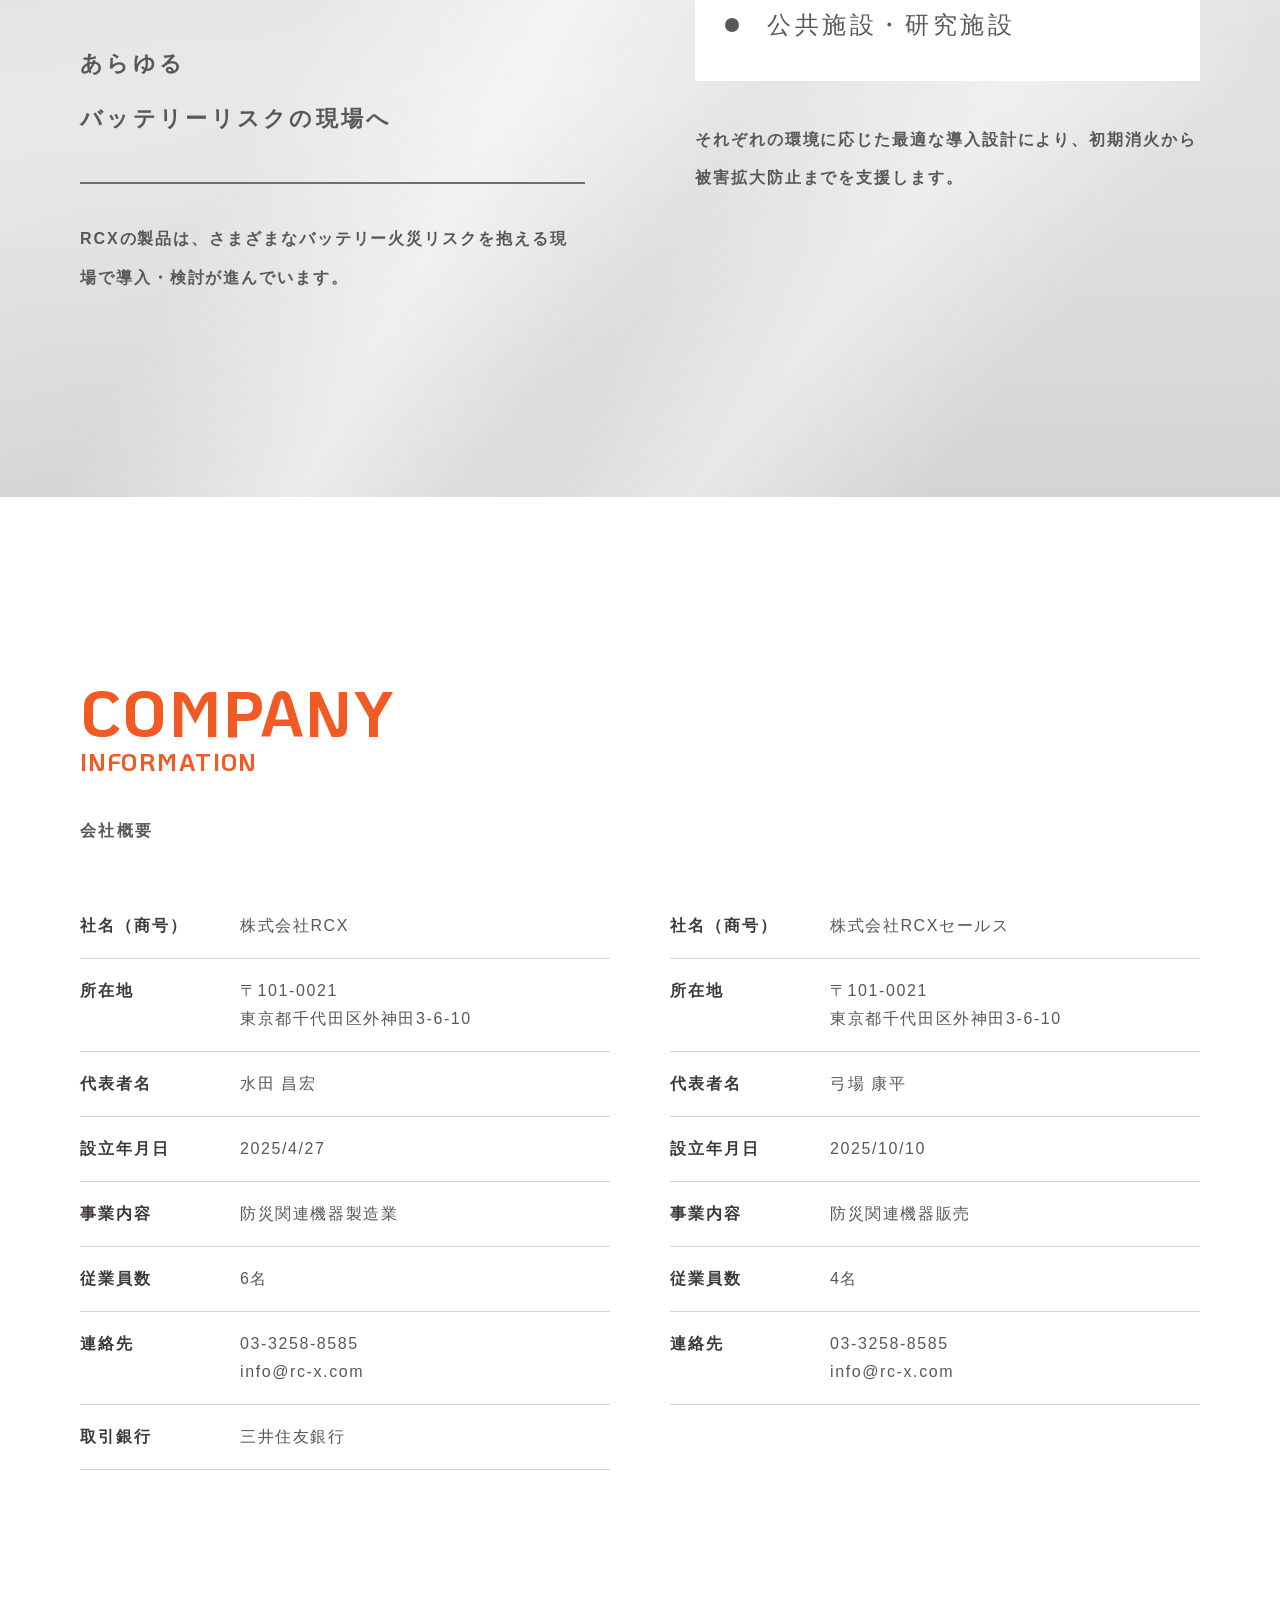
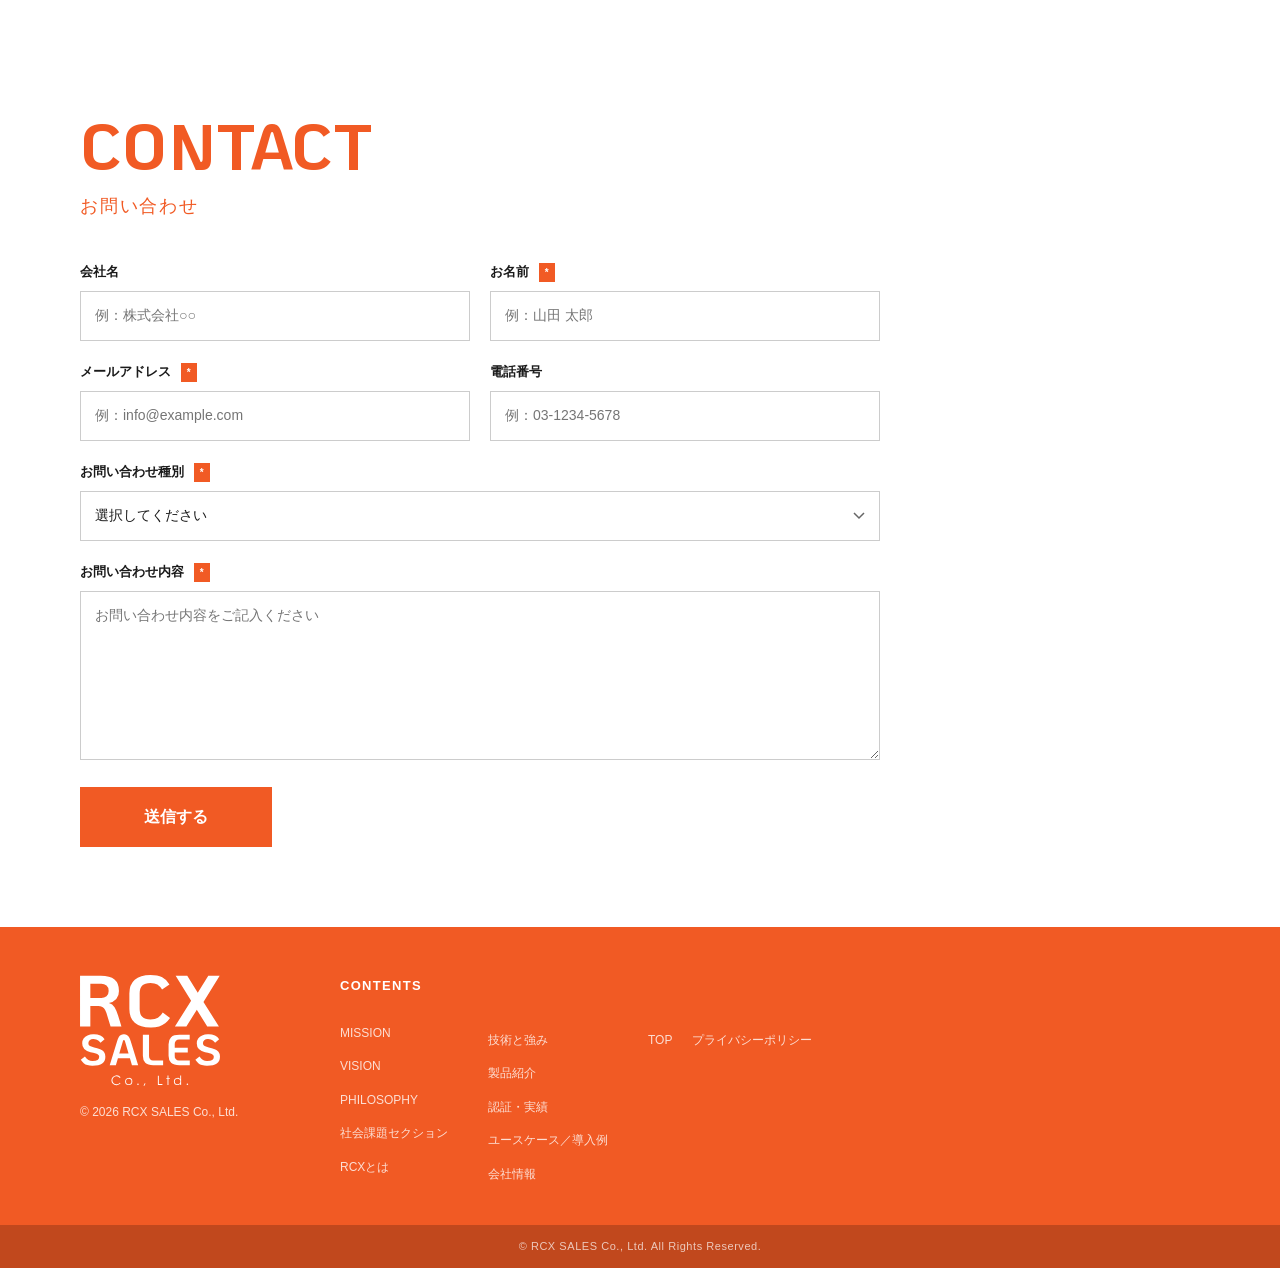
==== commit ee657abc: "Replace six image-only sections with HTML text social-issues, rcx, technology, certification, use-ca" ====
--- a/index.html
+++ b/index.html
@@ -101,6 +101,7 @@
   <link rel="stylesheet" href="https://cdn.jsdelivr.net/npm/swiper@11/swiper-bundle.min.css">
   <link rel="stylesheet" href="css/sanitize.css">
   <link rel="stylesheet" href="css/style.css">
+  <link rel="stylesheet" href="css/sections.css">
 </head>
 <body>
 
@@ -207,43 +208,125 @@
 
 <!-- ========== MISSION ========== -->
 <section class="mission-section" id="mission">
-  <img src="images/mission.jpg" alt="" class="pc">
+  <img src="images/mission.jpg" alt="MISSION 人命を守るために、バッテリー火災の「本質」に向き合う。" class="pc">
     <img src="images/mission-sp.jpg" alt="" class="sp">
 </section>
 
 <!-- ========== VISION ========== -->
 <section class="vision-section" id="vision">
-  <img src="images/vision.jpg" alt="" class="pc" style="width:100%">
+  <img src="images/vision.jpg" alt="VISION 無害な安全が、次のエネルギー社会の標準になる未来へ。" class="pc" style="width:100%">
   <img src="images/vision-sp.jpg" alt="" class="sp">
 </section>
 
 <!-- ========== PHILOSOPHY ========== -->
 <section class="philosophy-section" id="philosophy">
-  <img src="images/philosophy.jpg" alt="" class="pc">
+  <img src="images/philosophy.jpg" alt="PHILOSOPHY 強力であっても、人に害を与えない。その条件を、決して外さないという選択。" class="pc">
   <img src="images/philosophy-sp.png" alt="" class="sp">
 </section>
 
 <section id="danger">
- <img src="images/danger.jpg" alt="" class="pc">
+ <img src="images/danger.jpg" alt="炎よりも危険なものがある。だから私たちは、見えない脅威から目を逸らさない。" class="pc">
   <img src="images/danger-sp.png" alt="" class="sp">
 </section>
 
 <!-- ========== SOCIAL ISSUES SECTION ========== -->
-<section class="social-issues-section" id="social-issues">
-  <img src="images/social-issues.jpg" alt="" class="pc">
-  <img src="images/social-issues-sp.jpg" alt="" class="sp">
+<section class="social-issues-section tx-social" id="social-issues">
+  <div class="tx-social-panel">
+    <h2 class="tx-title tx-title--right">
+      <span class="tx-title-en">SOCIAL ISSUES SECTION</span>
+      <span class="tx-title-ja">社会課題セクション</span>
+    </h2>
+    <div class="tx-social-intro">
+      <h3 class="tx-social-heading">なぜ今、バッテリー火災対策が必要なのか</h3>
+      <p class="tx-social-lead">バッテリー火災は、従来の火災とは本質的に異なります。<br>EVやESSの普及とともに、新しいリスクが急速に拡大しています。</p>
+    </div>
+    <ol class="tx-social-list">
+      <li class="tx-social-item">
+        <h3 class="tx-social-item-title"><span class="tx-social-num">1.</span>再発火を繰り返す新しい火災</h3>
+        <p>一度消えたように見えても、再び燃え上がる。従来の消火理論では対応が難しい火災です。</p>
+      </li>
+      <li class="tx-social-item">
+        <h3 class="tx-social-item-title"><span class="tx-social-num">2.</span>炎よりも危険な「有毒ガス」</h3>
+        <p>燃焼時に発生するガスは、人命に直接的な危険をもたらします。</p>
+      </li>
+      <li class="tx-social-item">
+        <h3 class="tx-social-item-title"><span class="tx-social-num">3.</span>世界共通の社会課題へ</h3>
+        <p>日本国内でも、バッテリー火災は年々増加傾向にあります。EV・ESS・データセンター火災は、もはや一国の問題ではありません。</p>
+      </li>
+    </ol>
+  </div>
 </section>
 
 <!-- ========== RCX セクション ========== -->
-<section class="rcx-section" id="rcx">
-  <img src="images/rcx.jpg" alt="" class="pc">
-  <img src="images/rcx-sp.jpg" alt="" class="sp">
+<section class="rcx-section tx-rcx" id="rcx">
+  <div class="container tx-cols">
+    <div class="tx-col-text">
+      <p class="tx-label">What is RCX Sales Co., Ltd.?</p>
+      <h2 class="tx-title">
+        <span class="tx-title-en tx-rcx-name">RCX<span class="tx-rcx-towa">とは</span></span>
+        <span class="tx-title-ja">ブランドストーリー</span>
+      </h2>
+      <p class="tx-lead">諦めなかった2,000日間が、<br>無害な安全を生んだ</p>
+      <p class="tx-text">RCXの技術は、偶然やひらめきから生まれたものではありません。</p>
+      <p class="tx-text tx-text--strong">人命を守るために、諦めなかった時間の積み重ねです。</p>
+    </div>
+    <ol class="tx-col-side tx-timeline">
+      <li class="tx-timeline-card">
+        <span class="tx-timeline-num">01</span>
+        <div class="tx-timeline-body">
+          <h3>研究の出発点は「予防」</h3>
+          <p>2018年より、電気火災を防ぐ難燃技術の研究を開始。</p>
+        </div>
+      </li>
+      <li class="tx-timeline-card">
+        <span class="tx-timeline-num">02</span>
+        <div class="tx-timeline-body">
+          <h3>2022年<br>方向転換の決断</h3>
+          <p>EV火災による死亡事故をきっかけに、受動的な対策では限界があると判断。</p>
+        </div>
+      </li>
+      <li class="tx-timeline-card">
+        <span class="tx-timeline-num">03</span>
+        <div class="tx-timeline-body">
+          <h3>消火と予防へ<br>ゼロから再設計</h3>
+          <p>従来理論を捨て、まったく新しい消火技術の開発に挑戦しました。</p>
+        </div>
+      </li>
+    </ol>
+  </div>
 </section>
 
 <!-- ========== TECHNOLOGY ========== -->
-<section class="technology-section" id="technology">
-  <img src="images/technology.jpg" alt="" class="pc">
-  <img src="images/technology-sp.jpg" alt="" class="sp">
+<section class="technology-section tx-technology tx-streak" id="technology">
+  <div class="container tx-cols">
+    <div class="tx-col-text">
+      <p class="tx-label">RCX Sales Co., Ltd.</p>
+      <h2 class="tx-title">
+        <span class="tx-title-en">TECHNOLOGY</span>
+        <span class="tx-title-ja">技術と強み</span>
+      </h2>
+      <p class="tx-lead">炎ではなく、<br>「本当の脅威」に向き合う技術</p>
+      <p class="tx-text">RCXが向き合ったのは、炎そのものではありません。</p>
+      <p class="tx-text tx-text--strong">人命を奪う、有毒ガスという本当の要因です。</p>
+    </div>
+    <ol class="tx-col-side tx-points">
+      <li class="tx-point">
+        <span class="tx-point-num">01</span>
+        <h3>有毒ガスこそ最大のリスク</h3>
+        <p>火災現場で最も致命的なのは、燃焼によって発生するガスです。</p>
+      </li>
+      <li class="tx-point">
+        <span class="tx-point-num">02</span>
+        <h3>学際的研究とAI分析</h3>
+        <p>原子力、新素材、バイオ合成の知見を結集し、ビッグデータとAIで火災パターンを再定義。</p>
+      </li>
+      <li class="tx-point">
+        <span class="tx-point-num">03</span>
+        <h3>強力でも、人に害を与えない</h3>
+        <p>無毒性・環境配慮を絶対条件とし、人体に無害な消火薬剤を完成させました。</p>
+      </li>
+    </ol>
+  </div>
 </section>
 
 <!-- ========== OUR PRODUCTS ========== -->
@@ -344,21 +427,123 @@
 
 
 <!-- ========== CERTIFICATION TESTING & ACHIEVEMENTS ========== -->
-<section class="certification-section" id="certification">
-  <img src="images/certification.jpg" alt="" class="pc">
-  <img src="images/certification-sp.jpg" alt="" class="sp">
+<section class="certification-section tx-cert" id="certification">
+  <figure class="tx-cert-photo">
+    <img src="images/tx-cert-ev.jpg" srcset="images/tx-cert-ev-sp.jpg 900w, images/tx-cert-ev.jpg 1920w" sizes="100vw" width="1920" height="886" alt="自宅で電気自動車を充電する女性" loading="lazy" decoding="async">
+  </figure>
+  <div class="container">
+    <p class="tx-label">RCX Sales Co., Ltd.</p>
+    <h2 class="tx-title">
+      <span class="tx-title-en">CERTIFICATION TESTING &amp; ACHIEVEMENTS</span>
+      <span class="tx-title-ja">認証・試験・実績</span>
+    </h2>
+    <p class="tx-lead tx-lead--plain">RCXの安全性と性能は、<br>理念ではなく事実で証明されています</p>
+    <p class="tx-stars" aria-hidden="true">★★★★★</p>
+    <ol class="tx-cert-cards">
+      <li class="tx-cert-card">
+        <div class="tx-cert-card-head">
+          <span class="tx-cert-num">01</span>
+          <svg class="tx-cert-icon" viewBox="0 0 48 48" aria-hidden="true" focusable="false">
+            <rect x="9" y="8" width="26" height="34" rx="2"/>
+            <path d="M17 5h10v6H17z"/>
+            <path d="M14 18l2 2 3-3M22 19h8M14 26l2 2 3-3M22 27h6M14 34h4M22 35h3"/>
+            <circle cx="36" cy="36" r="7"/>
+            <path d="M32.5 36l2.5 2.5 4.5-5"/>
+          </svg>
+        </div>
+        <h3>公的試験機関による検証</h3>
+        <p>消火性能・無毒性・環境配慮性能を多角的に確認。</p>
+      </li>
+      <li class="tx-cert-card">
+        <div class="tx-cert-card-head">
+          <span class="tx-cert-num">02</span>
+          <svg class="tx-cert-icon" viewBox="0 0 48 48" aria-hidden="true" focusable="false">
+            <path d="M24 4l16 6v12c0 10-7 18-16 22C15 40 8 32 8 22V10z"/>
+            <path d="M24 9l11 4v9c0 7-5 13-11 16-6-3-11-9-11-16v-9z"/>
+            <path d="M18.5 23.5l4 4 7.5-8"/>
+          </svg>
+        </div>
+        <h3>国際特許と公的承認</h3>
+        <p>韓国・米国での特許登録、韓国消防庁の形式承認を取得。</p>
+      </li>
+      <li class="tx-cert-card">
+        <div class="tx-cert-card-head">
+          <span class="tx-cert-num">03</span>
+          <svg class="tx-cert-icon" viewBox="0 0 48 48" aria-hidden="true" focusable="false">
+            <path d="M24 3l4 3 5-.5 2 4.5 4.5 2-.5 5 3 4-3 4 .5 5-4.5 2-2 4.5-5-.5-4 3-4-3-5 .5-2-4.5-4.5-2 .5-5-3-4 3-4-.5-5 4.5-2 2-4.5 5 .5z"/>
+            <circle cx="24" cy="21" r="9"/>
+            <path d="M20 21l3 3 5-6"/>
+            <path d="M16 36l-3 9 5-3 4 3 1-8M32 36l3 9-5-3-4 3-1-8"/>
+          </svg>
+        </div>
+        <h3>次世代安全技術としての評価</h3>
+        <p>調達庁より「電気自動車およびリチウムバッテリー専用消火薬剤」として革新製品に指定されています。</p>
+      </li>
+    </ol>
+  </div>
 </section>
 
 <!-- ========== USE CASES ========== -->
-<section class="use-cases-section" id="use-cases">
-  <img src="images/use-cases.jpg" alt="" class="pc">
-  <img src="images/use-cases-sp.jpg" alt="" class="sp">
+<section class="use-cases-section tx-usecases tx-streak" id="use-cases">
+  <div class="container tx-cols">
+    <div class="tx-col-text">
+      <h2 class="tx-title">
+        <span class="tx-title-en">USE CASES</span>
+        <span class="tx-title-sub">IMPLEMENTATION EXAMPLES</span>
+        <span class="tx-title-ja">ユースケース／導入例</span>
+      </h2>
+      <p class="tx-lead">あらゆる<br>バッテリーリスクの現場へ</p>
+      <p class="tx-text">RCXの製品は、さまざまなバッテリー火災リスクを抱える現場で導入・検討が進んでいます。</p>
+    </div>
+    <div class="tx-col-side">
+      <ul class="tx-usecases-list">
+        <li>電気自動車・EV充電施設</li>
+        <li>ESS設備<small>（エネルギー貯蔵システム）</small></li>
+        <li>工場・物流センター</li>
+        <li>データセンター</li>
+        <li>公共施設・研究施設</li>
+      </ul>
+      <p class="tx-text tx-usecases-note">それぞれの環境に応じた最適な導入設計により、初期消火から被害拡大防止までを支援します。</p>
+    </div>
+  </div>
 </section>
 
 <!-- ========== COMPANY ========== -->
-<section class="company-section" id="company">
-  <img src="images/company.jpg" alt="" class="pc">
-  <img src="images/company-sp.jpg" alt="" class="sp">
+<section class="company-section tx-company" id="company">
+  <div class="container">
+    <h2 class="tx-title">
+      <span class="tx-title-en">COMPANY</span>
+      <span class="tx-title-sub">INFORMATION</span>
+      <span class="tx-title-ja">会社概要</span>
+    </h2>
+    <div class="tx-company-tables">
+      <table class="tx-company-table">
+        <caption class="tx-visually-hidden">株式会社RCX</caption>
+        <tbody>
+          <tr><th scope="row">社名（商号）</th><td>株式会社RCX</td></tr>
+          <tr><th scope="row">所在地</th><td>〒101-0021<br>東京都千代田区外神田3-6-10</td></tr>
+          <tr><th scope="row">代表者名</th><td>水田 昌宏</td></tr>
+          <tr><th scope="row">設立年月日</th><td>2025/4/27</td></tr>
+          <tr><th scope="row">事業内容</th><td>防災関連機器製造業</td></tr>
+          <tr><th scope="row">従業員数</th><td>6名</td></tr>
+          <tr><th scope="row">連絡先</th><td><a href="tel:0332588585">03-3258-8585</a><br><a href="mailto:info@rc-x.com">info@rc-x.com</a></td></tr>
+          <tr><th scope="row">取引銀行</th><td>三井住友銀行</td></tr>
+        </tbody>
+      </table>
+      <table class="tx-company-table">
+        <caption class="tx-visually-hidden">株式会社RCXセールス</caption>
+        <tbody>
+          <tr><th scope="row">社名（商号）</th><td>株式会社RCXセールス</td></tr>
+          <tr><th scope="row">所在地</th><td>〒101-0021<br>東京都千代田区外神田3-6-10</td></tr>
+          <tr><th scope="row">代表者名</th><td>弓場 康平</td></tr>
+          <tr><th scope="row">設立年月日</th><td>2025/10/10</td></tr>
+          <tr><th scope="row">事業内容</th><td>防災関連機器販売</td></tr>
+          <tr><th scope="row">従業員数</th><td>4名</td></tr>
+          <tr><th scope="row">連絡先</th><td><a href="tel:0332588585">03-3258-8585</a><br><a href="mailto:info@rc-x.com">info@rc-x.com</a></td></tr>
+        </tbody>
+      </table>
+    </div>
+  </div>
 </section>
 
 <!-- ========== CONTACT ========== -->
--- a/css/sections.css
+++ b/css/sections.css
@@ -0,0 +1,788 @@
+/* テキスト化した6セクション用。style.css の後に読み込む */
+
+:root {
+  --tx-orange: var(--orange, #F15A24);
+  --tx-text: #595757;
+  --tx-dark: #3E3A39;
+  --tx-rule: #6f6f6f;
+  --tx-line: #d5d5d5;
+}
+
+.tx-social,
+.tx-rcx,
+.tx-technology,
+.tx-cert,
+.tx-usecases,
+.tx-company {
+  color: var(--tx-text);
+  letter-spacing: .08em;
+  scroll-margin-top: 120px;
+  overflow: hidden;
+}
+
+.tx-social *,
+.tx-rcx *,
+.tx-technology *,
+.tx-cert *,
+.tx-usecases *,
+.tx-company * {
+  box-sizing: border-box;
+}
+
+.tx-social :where(h2, h3, p, ol, ul, li, figure),
+.tx-rcx :where(h2, h3, p, ol, ul, li),
+.tx-technology :where(h2, h3, p, ol, ul, li),
+.tx-cert :where(h2, h3, p, ol, ul, li, figure),
+.tx-usecases :where(h2, h3, p, ol, ul, li),
+.tx-company :where(h2, h3, p, table) {
+  margin: 0;
+  padding: 0;
+}
+
+.tx-social :where(ol, ul),
+.tx-rcx :where(ol, ul),
+.tx-technology :where(ol, ul),
+.tx-cert :where(ol, ul),
+.tx-usecases :where(ol, ul) {
+  list-style: none;
+}
+
+/* ---- 共通パーツ ---- */
+
+.tx-label {
+  font-family: 'Special Gothic', sans-serif;
+  font-size: 15px;
+  letter-spacing: .3em;
+  color: var(--tx-orange);
+  margin-bottom: 4px !important;
+}
+
+.tx-title {
+  display: flex;
+  flex-direction: column;
+  align-items: flex-start;
+  font-weight: normal;
+}
+
+.tx-title--right {
+  align-items: flex-end;
+  text-align: right;
+}
+
+.tx-title-en {
+  font-family: 'KoHo', sans-serif;
+  font-weight: 700;
+  font-size: 64px;
+  line-height: 1.08;
+  letter-spacing: .02em;
+  color: var(--tx-orange);
+  text-transform: uppercase;
+  overflow-wrap: anywhere;
+}
+
+.tx-title-sub {
+  font-family: 'KoHo', sans-serif;
+  font-weight: 700;
+  font-size: 24px;
+  line-height: 1.3;
+  letter-spacing: .06em;
+  color: var(--tx-orange);
+}
+
+.tx-title-ja {
+  margin-top: 28px;
+  font-size: 16px;
+  font-weight: 700;
+  letter-spacing: .15em;
+  color: var(--tx-text);
+}
+
+.tx-lead {
+  margin-top: 90px !important;
+  padding-bottom: 36px !important;
+  border-bottom: 2px solid var(--tx-rule);
+  font-size: 22px;
+  font-weight: 700;
+  line-height: 2.5;
+  letter-spacing: .15em;
+  color: var(--tx-text);
+}
+
+.tx-lead--plain {
+  border-bottom: 0;
+  padding-bottom: 0 !important;
+}
+
+.tx-text {
+  margin-top: 36px !important;
+  font-size: 16px;
+  font-weight: 700;
+  line-height: 2.4;
+  letter-spacing: .12em;
+}
+
+.tx-text + .tx-text {
+  margin-top: 24px !important;
+}
+
+.tx-text--strong {
+  font-size: 22px;
+  line-height: 2.4;
+  letter-spacing: .15em;
+}
+
+.tx-cols {
+  display: grid;
+  grid-template-columns: 1fr 1fr;
+  column-gap: 110px;
+  align-items: start;
+}
+
+.tx-visually-hidden {
+  position: absolute !important;
+  width: 1px;
+  height: 1px;
+  margin: -1px;
+  padding: 0;
+  overflow: hidden;
+  clip: rect(0 0 0 0);
+  white-space: nowrap;
+  border: 0;
+}
+
+/* 光の筋が入ったグレー背景（technology / use-cases） */
+.tx-streak {
+  background-color: #d8d8d8;
+  background-image:
+    linear-gradient(118deg, rgba(255,255,255,0) 30%, rgba(255,255,255,.55) 44%, rgba(255,255,255,0) 58%),
+    linear-gradient(128deg, rgba(255,255,255,0) 58%, rgba(255,255,255,.45) 70%, rgba(255,255,255,0) 82%),
+    linear-gradient(160deg, rgba(255,255,255,0) 10%, rgba(255,255,255,.25) 40%, rgba(255,255,255,0) 70%),
+    linear-gradient(180deg, #d2d2d2 0%, #e2e2e2 55%, #d4d4d4 100%);
+}
+
+/* ---- social-issues ---- */
+
+.tx-social {
+  position: relative;
+  padding: 0 0 200px;
+  background: #000 url(../images/tx-social-bg.jpg) no-repeat left center / cover;
+}
+
+.tx-social-panel {
+  margin-left: 38%;
+  padding: 90px max(40px, calc((100vw - 1200px) / 2 + 40px)) 130px 80px;
+  border-radius: 0 0 0 80px;
+  background: rgba(233, 233, 233, .93);
+  text-align: right;
+}
+
+.tx-social-intro {
+  display: flex;
+  flex-direction: column;
+  align-items: flex-end;
+  margin-top: 90px;
+}
+
+.tx-social-heading {
+  padding-bottom: 22px !important;
+  border-bottom: 2px solid var(--tx-rule);
+  font-size: 22px;
+  font-weight: 700;
+  letter-spacing: .15em;
+  color: var(--tx-dark);
+}
+
+.tx-social-lead {
+  margin-top: 36px !important;
+  font-size: 16px;
+  font-weight: 700;
+  line-height: 2.5;
+  letter-spacing: .12em;
+}
+
+.tx-social-list {
+  display: grid;
+  grid-template-columns: repeat(3, 1fr);
+  gap: 16px;
+  margin-top: 90px !important;
+}
+
+.tx-social-item-title {
+  min-height: 112px;
+  padding: 20px 24px !important;
+  background: var(--tx-orange);
+  color: #fff;
+  font-size: 20px;
+  font-weight: 700;
+  line-height: 1.7;
+  letter-spacing: .12em;
+}
+
+.tx-social-num {
+  margin-right: .3em;
+}
+
+.tx-social-item p {
+  margin-top: 22px !important;
+  font-size: 16px;
+  font-weight: 700;
+  line-height: 2.4;
+  letter-spacing: .12em;
+  color: var(--tx-dark);
+}
+
+/* ---- rcx ---- */
+
+.tx-rcx {
+  padding: 170px 0 200px;
+  background:
+    radial-gradient(ellipse 45% 30% at 20% 20%, rgba(255,255,255,.85), rgba(255,255,255,0) 70%),
+    radial-gradient(ellipse 40% 25% at 75% 35%, rgba(255,255,255,.7), rgba(255,255,255,0) 70%),
+    radial-gradient(ellipse 60% 30% at 40% 75%, rgba(255,255,255,.75), rgba(255,255,255,0) 70%),
+    linear-gradient(180deg, #bcd6ec 0%, #dce8f1 40%, #eef2f3 75%, #f4f6f5 100%);
+}
+
+.tx-rcx-name {
+  font-size: 72px;
+}
+
+.tx-rcx-towa {
+  margin-left: .2em;
+  font-family: var(--font-ja, sans-serif);
+  font-size: 30px;
+  font-weight: 700;
+  vertical-align: .4em;
+}
+
+.tx-rcx .tx-lead {
+  margin-top: 110px !important;
+}
+
+.tx-timeline {
+  margin-top: 30px !important;
+}
+
+.tx-timeline-card {
+  position: relative;
+  display: flex;
+  align-items: center;
+  min-height: 200px;
+  padding: 16px 40px 16px 0 !important;
+  background: #fff;
+}
+
+.tx-timeline-card + .tx-timeline-card {
+  margin-top: 16px;
+}
+
+/* カード間をつなぐ黒い四角 */
+.tx-timeline-card + .tx-timeline-card::before {
+  content: "";
+  position: absolute;
+  top: -16px;
+  left: 46px;
+  width: 16px;
+  height: 16px;
+  background: #000;
+}
+
+.tx-timeline-num {
+  flex: 0 0 100px;
+  font-family: 'Special Gothic', 'KoHo', sans-serif;
+  font-size: 52px;
+  font-weight: 700;
+  line-height: 1;
+  letter-spacing: 0;
+  color: var(--tx-orange);
+  text-align: center;
+}
+
+.tx-timeline-body {
+  position: relative;
+  align-self: stretch;
+  display: flex;
+  flex-direction: column;
+  justify-content: center;
+  padding-left: 38px;
+  border-left: 1px solid #999;
+}
+
+/* 区切り線上の山形 */
+.tx-timeline-body::before {
+  content: "";
+  position: absolute;
+  top: 50%;
+  left: -6px;
+  width: 10px;
+  height: 10px;
+  margin-top: -5px;
+  border-top: 1px solid #999;
+  border-right: 1px solid #999;
+  background: #fff;
+  transform: rotate(45deg);
+}
+
+.tx-timeline-body h3 {
+  font-size: 22px;
+  font-weight: 500;
+  line-height: 1.45;
+  letter-spacing: .15em;
+  color: var(--tx-text);
+}
+
+.tx-timeline-body p {
+  margin-top: 14px !important;
+  font-size: 15px;
+  font-weight: 700;
+  line-height: 1.7;
+  letter-spacing: .05em;
+}
+
+/* ---- technology ---- */
+
+.tx-technology {
+  padding: 180px 0 200px;
+}
+
+.tx-points {
+  padding-top: 10px !important;
+}
+
+.tx-point {
+  padding: 0 0 30px !important;
+  border-bottom: 2px solid var(--tx-rule);
+}
+
+.tx-point + .tx-point {
+  margin-top: 32px;
+}
+
+.tx-point-num {
+  display: block;
+  font-family: 'Special Gothic', 'KoHo', sans-serif;
+  font-size: 52px;
+  font-weight: 700;
+  line-height: 1;
+  letter-spacing: 0;
+  color: var(--tx-orange);
+}
+
+.tx-point h3 {
+  margin-top: 18px !important;
+  font-size: 22px;
+  font-weight: 700;
+  letter-spacing: .15em;
+}
+
+.tx-point p {
+  margin-top: 18px !important;
+  font-size: 16px;
+  font-weight: 700;
+  line-height: 1.7;
+  letter-spacing: .05em;
+}
+
+/* ---- certification ---- */
+
+/* style.css の .certification-section { padding: 0 0 180px } を置き換え */
+.certification-section.tx-cert {
+  padding: 60px 0 180px;
+  background: #fff;
+}
+
+.tx-cert-photo img {
+  display: block;
+  width: 100%;
+  height: auto;
+}
+
+.tx-cert-photo + .container {
+  margin-top: 90px;
+}
+
+.tx-cert .tx-lead {
+  margin-top: 110px !important;
+}
+
+.tx-stars {
+  margin-top: 36px !important;
+  font-size: 48px;
+  line-height: 1;
+  letter-spacing: .05em;
+  color: var(--tx-orange);
+}
+
+.tx-cert-cards {
+  display: grid;
+  grid-template-columns: repeat(3, 1fr);
+  gap: 28px;
+  margin-top: 80px !important;
+}
+
+.tx-cert-card {
+  padding: 40px 30px 50px 0 !important;
+  background: #E6E8EB;
+}
+
+.tx-cert-card-head {
+  display: flex;
+  justify-content: space-between;
+  align-items: flex-start;
+}
+
+.tx-cert-num {
+  padding-left: 22px;
+  border-left: 12px solid var(--tx-orange);
+  font-family: 'Special Gothic', 'KoHo', sans-serif;
+  font-size: 34px;
+  font-weight: 700;
+  line-height: 1.5;
+  letter-spacing: 0;
+  color: var(--tx-dark);
+}
+
+.tx-cert-icon {
+  flex: 0 0 auto;
+  width: 50px;
+  height: 50px;
+  margin-top: -6px;
+  fill: none;
+  stroke: #595757;
+  stroke-width: 1.6;
+  stroke-linecap: round;
+  stroke-linejoin: round;
+}
+
+.tx-cert-card h3,
+.tx-cert-card p {
+  margin-left: 34px !important;
+}
+
+.tx-cert-card h3 {
+  margin-top: 16px !important;
+  padding-bottom: 18px !important;
+  border-bottom: 1px solid var(--tx-rule);
+  font-size: 22px;
+  font-weight: 500;
+  line-height: 1.45;
+  letter-spacing: .15em;
+  color: var(--tx-text);
+}
+
+.tx-cert-card p {
+  margin-top: 16px !important;
+  font-size: 15px;
+  font-weight: 700;
+  line-height: 2.1;
+  letter-spacing: .05em;
+}
+
+/* ---- use-cases ---- */
+
+.tx-usecases {
+  padding: 180px 0 200px;
+}
+
+.tx-usecases .tx-title-sub {
+  margin-top: 4px;
+}
+
+.tx-usecases .tx-col-side {
+  padding-top: 10px;
+}
+
+.tx-usecases-list {
+  padding: 34px 30px !important;
+  background: #fff;
+}
+
+.tx-usecases-list li {
+  position: relative;
+  padding-left: 42px !important;
+  font-size: 24px;
+  font-weight: 500;
+  line-height: 1.8;
+  letter-spacing: .15em;
+  color: var(--tx-text);
+}
+
+.tx-usecases-list li::before {
+  content: "";
+  position: absolute;
+  top: .62em;
+  left: 0;
+  width: 14px;
+  height: 14px;
+  border-radius: 50%;
+  background: #595757;
+}
+
+.tx-usecases-list small {
+  font-size: 15px;
+  letter-spacing: .08em;
+}
+
+.tx-usecases-note {
+  margin-top: 40px !important;
+}
+
+/* ---- company ---- */
+
+/* style.css の .company-section { padding: 60px 100px; margin: auto } を置き換え */
+.company-section.tx-company {
+  margin: 0;
+  padding: 180px 0 160px;
+  background: #fff;
+}
+
+.tx-company .tx-title-ja {
+  margin-top: 40px;
+}
+
+.tx-company-tables {
+  display: grid;
+  grid-template-columns: 1fr 1fr;
+  column-gap: 60px;
+  align-items: start;
+  margin-top: 50px;
+}
+
+.tx-company-table {
+  width: 100%;
+  border-collapse: collapse;
+  font-size: 16px;
+}
+
+.tx-company-table th,
+.tx-company-table td {
+  padding: 18px 0;
+  border-bottom: 1px solid var(--tx-line);
+  line-height: 1.75;
+  text-align: left;
+  vertical-align: top;
+}
+
+.tx-company-table th {
+  width: 160px;
+  padding-right: 16px;
+  font-weight: 700;
+  letter-spacing: .12em;
+  color: var(--tx-dark);
+  white-space: nowrap;
+}
+
+.tx-company-table td {
+  font-weight: 400;
+  letter-spacing: .1em;
+  color: var(--tx-text);
+}
+
+.tx-company-table a {
+  color: inherit;
+  text-decoration: none;
+}
+
+.tx-company-table a:hover {
+  color: var(--tx-orange);
+  text-decoration: underline;
+}
+
+/* ---- 1024px 以下 ---- */
+
+@media (max-width: 1024px) {
+  .tx-title-en { font-size: 52px; }
+  .tx-rcx-name { font-size: 60px; }
+  .tx-cols { column-gap: 50px; }
+  .tx-lead,
+  .tx-text--strong,
+  .tx-social-heading,
+  .tx-timeline-body h3,
+  .tx-point h3,
+  .tx-cert-card h3 { font-size: 19px; }
+  .tx-text,
+  .tx-social-lead,
+  .tx-social-item p { font-size: 15px; }
+
+  .tx-social-panel {
+    margin-left: 22%;
+    padding: 70px 40px 90px 50px;
+  }
+  .tx-social-item-title {
+    padding: 16px !important;
+    font-size: 17px;
+  }
+
+  .tx-timeline-num { flex-basis: 80px; font-size: 42px; }
+  .tx-timeline-card + .tx-timeline-card::before { left: 32px; }
+  .tx-timeline-body { padding-left: 26px; }
+  .tx-timeline-card { padding-right: 24px !important; }
+
+  .tx-cert-cards { gap: 16px; }
+  .tx-cert-card { padding-right: 20px !important; }
+  .tx-cert-card h3,
+  .tx-cert-card p { margin-left: 24px !important; }
+  .tx-cert-num { padding-left: 14px; }
+  .tx-cert-icon { width: 40px; height: 40px; }
+
+  .tx-usecases-list li { font-size: 20px; padding-left: 34px !important; }
+  .tx-usecases-list li::before { width: 12px; height: 12px; }
+
+  .tx-company-tables { column-gap: 40px; }
+  .tx-company-table { font-size: 15px; }
+  .tx-company-table th { width: 130px; }
+}
+
+/* ---- 768px 以下 ---- */
+
+@media (max-width: 768px) {
+  .tx-social,
+  .tx-rcx,
+  .tx-technology,
+  .tx-cert,
+  .tx-usecases,
+  .tx-company {
+    letter-spacing: .05em;
+    scroll-margin-top: 75px;
+  }
+
+  .tx-label { font-size: 12px; letter-spacing: .2em; }
+  .tx-title-en { font-size: 34px; line-height: 1.15; }
+  .tx-title-sub { font-size: 16px; }
+  .tx-title-ja { margin-top: 14px; font-size: 14px; }
+  .tx-title--right { align-items: flex-start; text-align: left; }
+
+  .tx-lead {
+    margin-top: 40px !important;
+    padding-bottom: 24px !important;
+    font-size: 18px;
+    line-height: 2;
+    letter-spacing: .1em;
+  }
+  .tx-text {
+    margin-top: 24px !important;
+    font-size: 14px;
+    line-height: 2;
+    letter-spacing: .06em;
+  }
+  .tx-text + .tx-text { margin-top: 16px !important; }
+  .tx-text--strong { font-size: 17px; line-height: 1.9; }
+
+  .tx-cols {
+    grid-template-columns: 1fr;
+    row-gap: 48px;
+  }
+
+  /* social-issues: 上に写真、下にパネル */
+  .tx-social {
+    padding: 62vw 0 60px;
+    background: #000 url(../images/tx-social-bg-sp.jpg) no-repeat center top / 100% auto;
+  }
+  .tx-social-panel {
+    margin: 0 12px;
+    padding: 40px 20px 44px;
+    border-radius: 24px;
+    text-align: left;
+  }
+  .tx-social-intro {
+    align-items: flex-start;
+    margin-top: 36px;
+  }
+  .tx-social-heading {
+    padding-bottom: 14px !important;
+    font-size: 17px;
+    letter-spacing: .06em;
+  }
+  .tx-social-lead {
+    margin-top: 20px !important;
+    font-size: 14px;
+    line-height: 2;
+    letter-spacing: .04em;
+  }
+  .tx-social-lead br { display: none; }
+  .tx-social-list {
+    grid-template-columns: 1fr;
+    gap: 28px;
+    margin-top: 36px !important;
+  }
+  .tx-social-item-title {
+    min-height: 0;
+    padding: 12px 16px !important;
+    font-size: 16px;
+    letter-spacing: .06em;
+  }
+  .tx-social-item p {
+    margin-top: 12px !important;
+    font-size: 14px;
+    line-height: 1.9;
+    letter-spacing: .04em;
+  }
+
+  /* rcx */
+  .tx-rcx { padding: 70px 0 80px; }
+  .tx-rcx-name { font-size: 48px; }
+  .tx-rcx-towa { font-size: 22px; }
+  .tx-rcx .tx-lead { margin-top: 40px !important; }
+  .tx-timeline { margin-top: 0 !important; }
+  .tx-timeline-card {
+    min-height: 0;
+    padding: 20px 16px 20px 0 !important;
+  }
+  .tx-timeline-num { flex-basis: 64px; font-size: 32px; }
+  .tx-timeline-card + .tx-timeline-card::before { left: 25px; width: 14px; height: 14px; top: -15px; }
+  .tx-timeline-card + .tx-timeline-card { margin-top: 14px; }
+  .tx-timeline-body { padding-left: 20px; }
+  .tx-timeline-body h3 { font-size: 17px; letter-spacing: .08em; }
+  .tx-timeline-body p { margin-top: 8px !important; font-size: 14px; }
+
+  /* technology */
+  .tx-technology { padding: 70px 0 80px; }
+  .tx-point-num { font-size: 38px; }
+  .tx-point h3 { margin-top: 10px !important; font-size: 17px; letter-spacing: .08em; }
+  .tx-point p { margin-top: 10px !important; font-size: 14px; }
+  .tx-point { padding-bottom: 22px !important; }
+  .tx-point + .tx-point { margin-top: 24px; }
+
+  /* certification */
+  .certification-section.tx-cert { padding: 0 0 80px; }
+  .tx-cert-photo + .container { margin-top: 48px; }
+  .tx-cert .tx-lead { margin-top: 40px !important; }
+  .tx-stars { margin-top: 20px !important; font-size: 32px; }
+  .tx-cert-cards {
+    grid-template-columns: 1fr;
+    gap: 16px;
+    margin-top: 40px !important;
+  }
+  .tx-cert-card { padding: 26px 20px 30px 0 !important; }
+  .tx-cert-num { font-size: 28px; border-left-width: 8px; }
+  .tx-cert-card h3,
+  .tx-cert-card p { margin-left: 22px !important; }
+  .tx-cert-card h3 { font-size: 17px; letter-spacing: .08em; padding-bottom: 12px !important; }
+  .tx-cert-card p { font-size: 14px; line-height: 1.9; }
+
+  /* use-cases */
+  .tx-usecases { padding: 70px 0 80px; }
+  .tx-usecases .tx-col-side { padding-top: 0; }
+  .tx-usecases-list { padding: 22px 18px !important; }
+  .tx-usecases-list li {
+    padding-left: 26px !important;
+    font-size: 17px;
+    letter-spacing: .06em;
+  }
+  .tx-usecases-list li::before { width: 10px; height: 10px; top: .7em; }
+  .tx-usecases-list small { font-size: 13px; }
+  .tx-usecases-note { margin-top: 24px !important; }
+
+  /* company: style.css の 768px 時 padding: 60px 40px を置き換え */
+  .company-section.tx-company { padding: 70px 0 80px; }
+  .tx-company .tx-title-ja { margin-top: 18px; }
+  .tx-company-tables {
+    grid-template-columns: 1fr;
+    row-gap: 40px;
+    margin-top: 28px;
+  }
+  .tx-company-table { font-size: 14px; }
+  .tx-company-table th,
+  .tx-company-table td { padding: 14px 0; }
+  .tx-company-table th { width: 110px; padding-right: 10px; letter-spacing: .06em; }
+  .tx-company-table td { letter-spacing: .04em; overflow-wrap: anywhere; }
+}
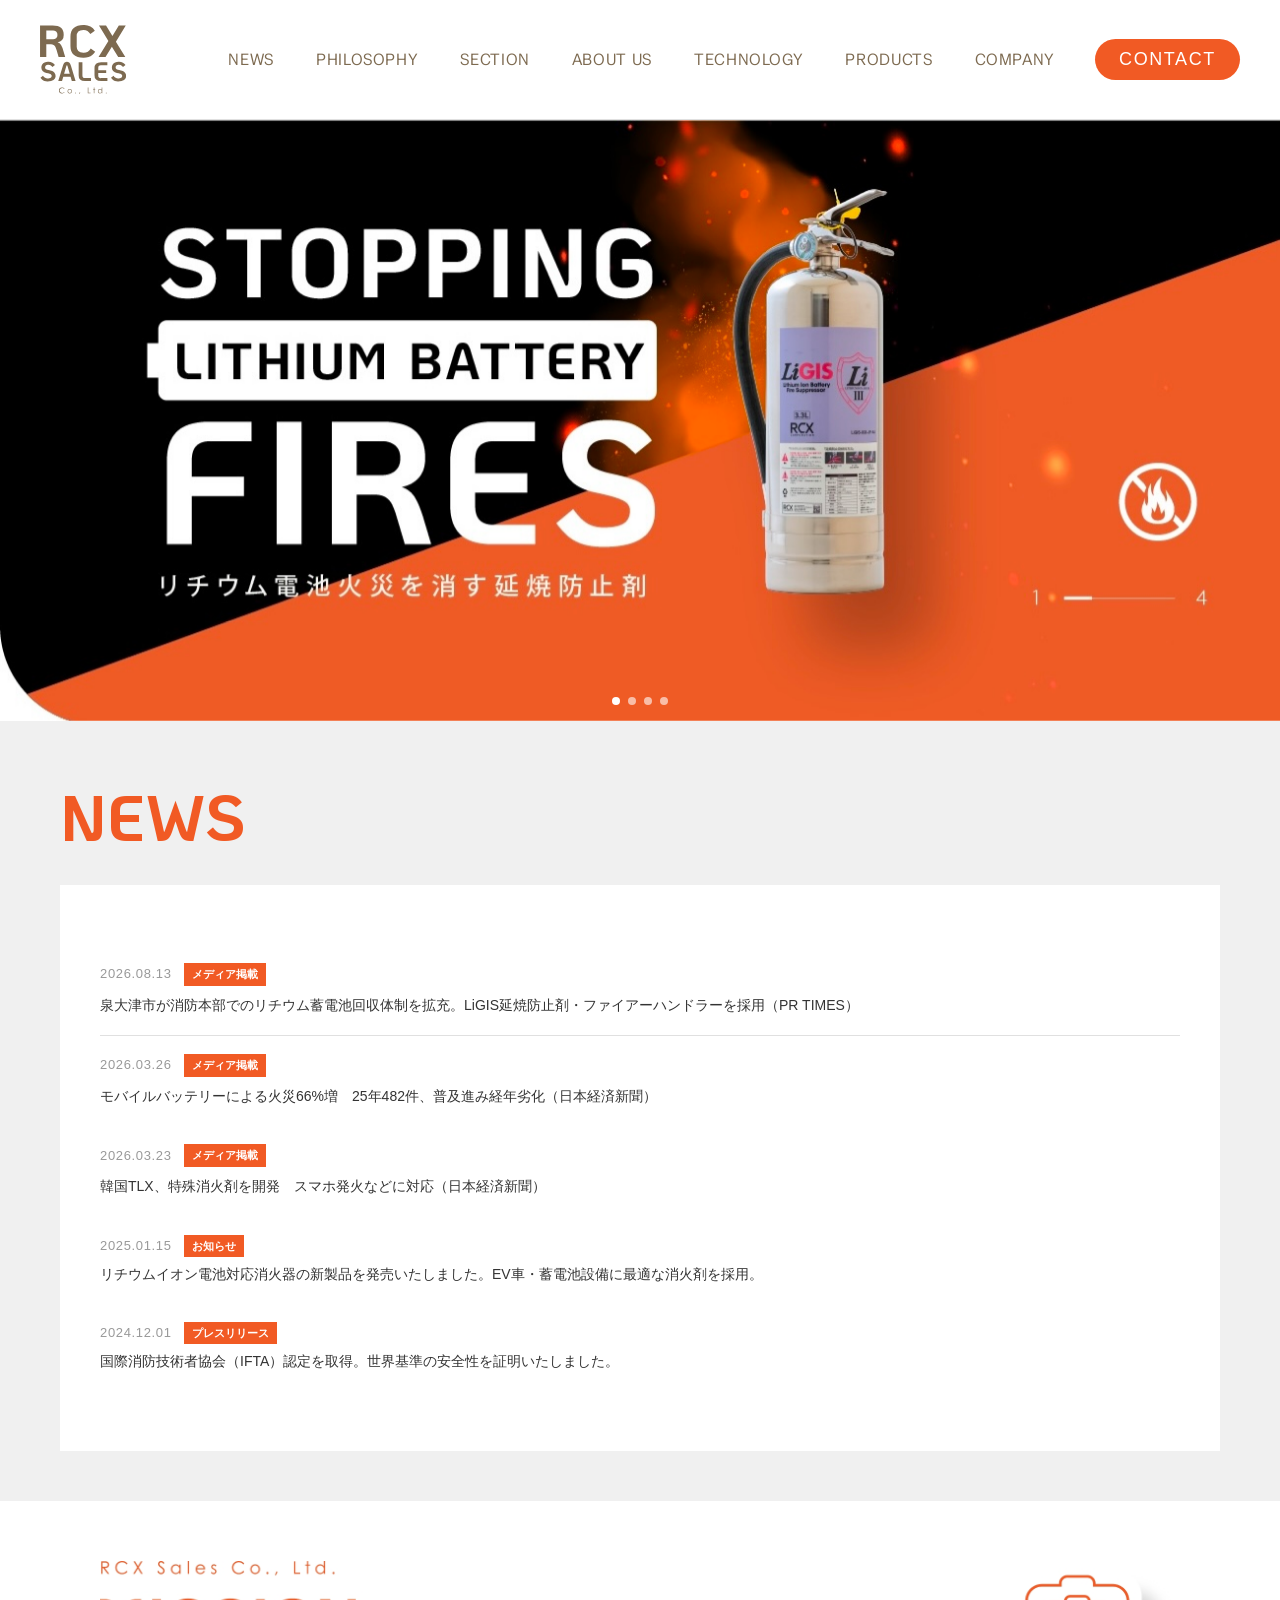
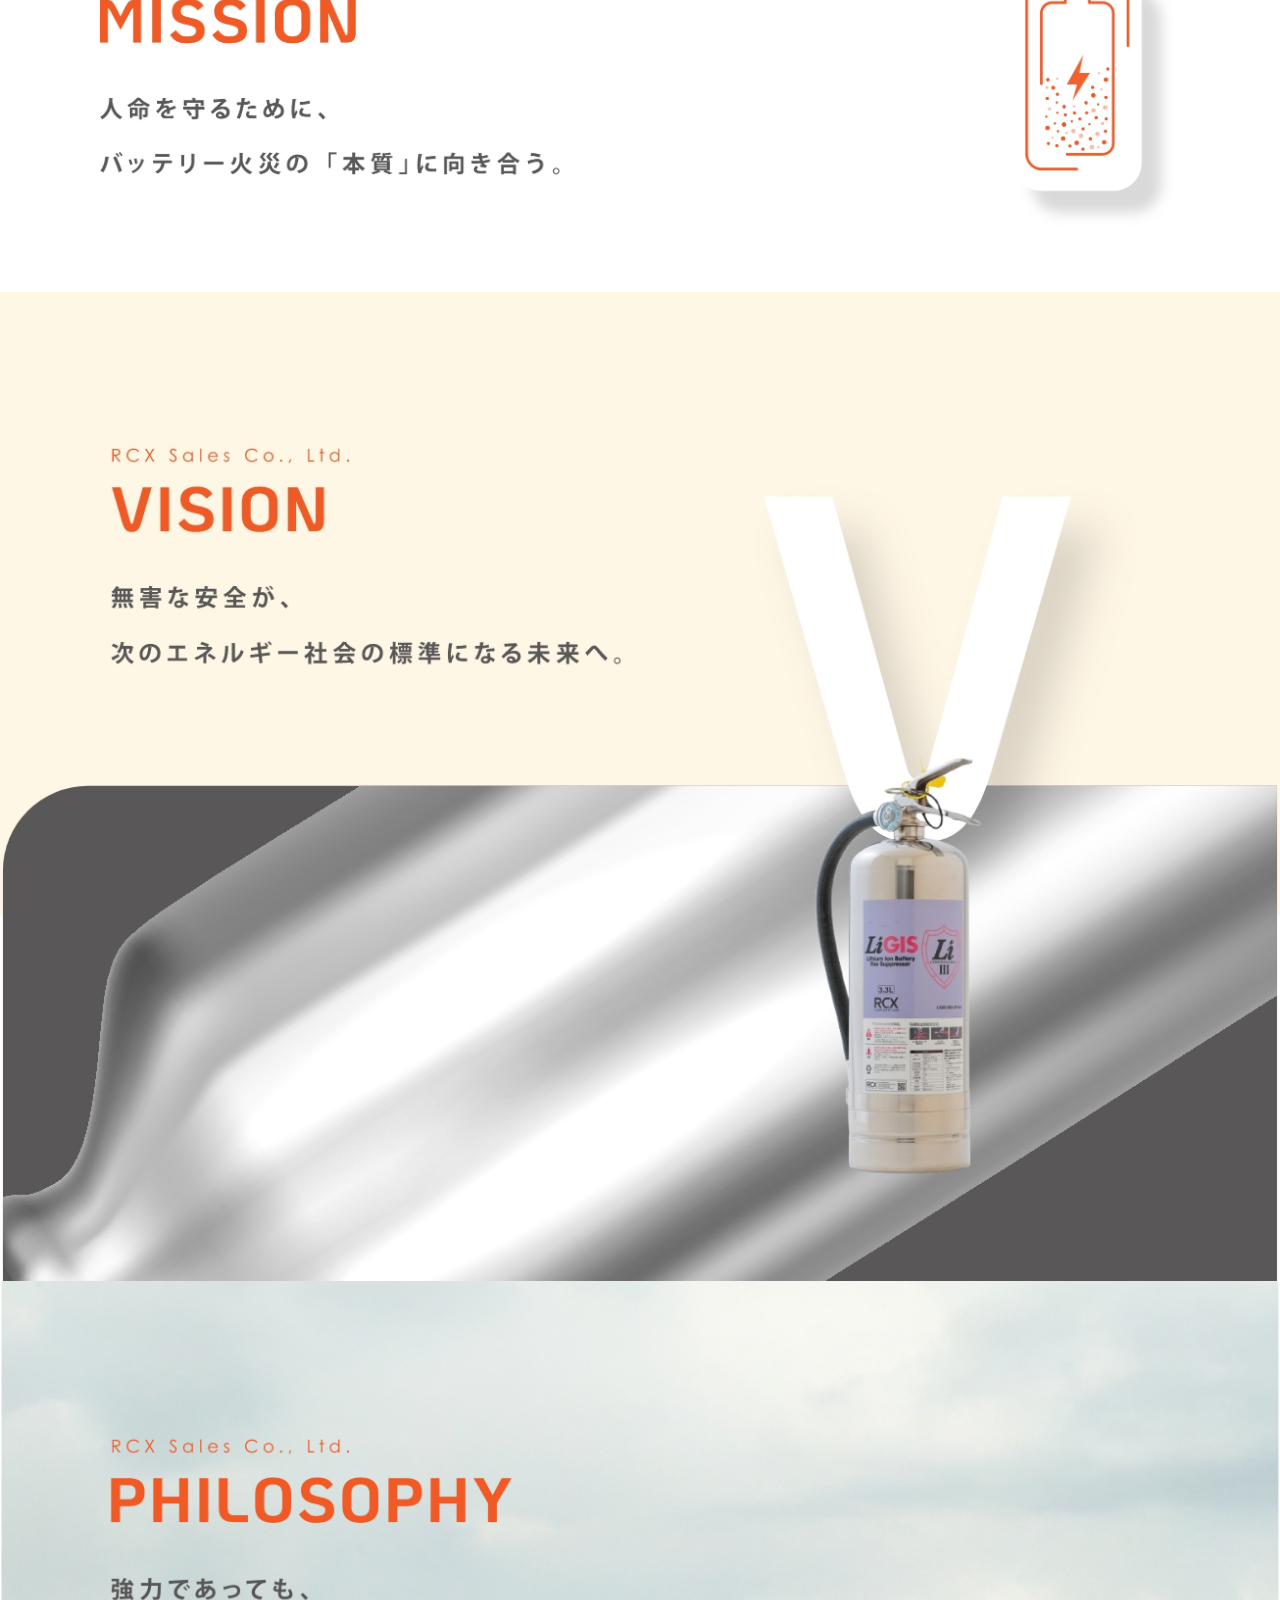
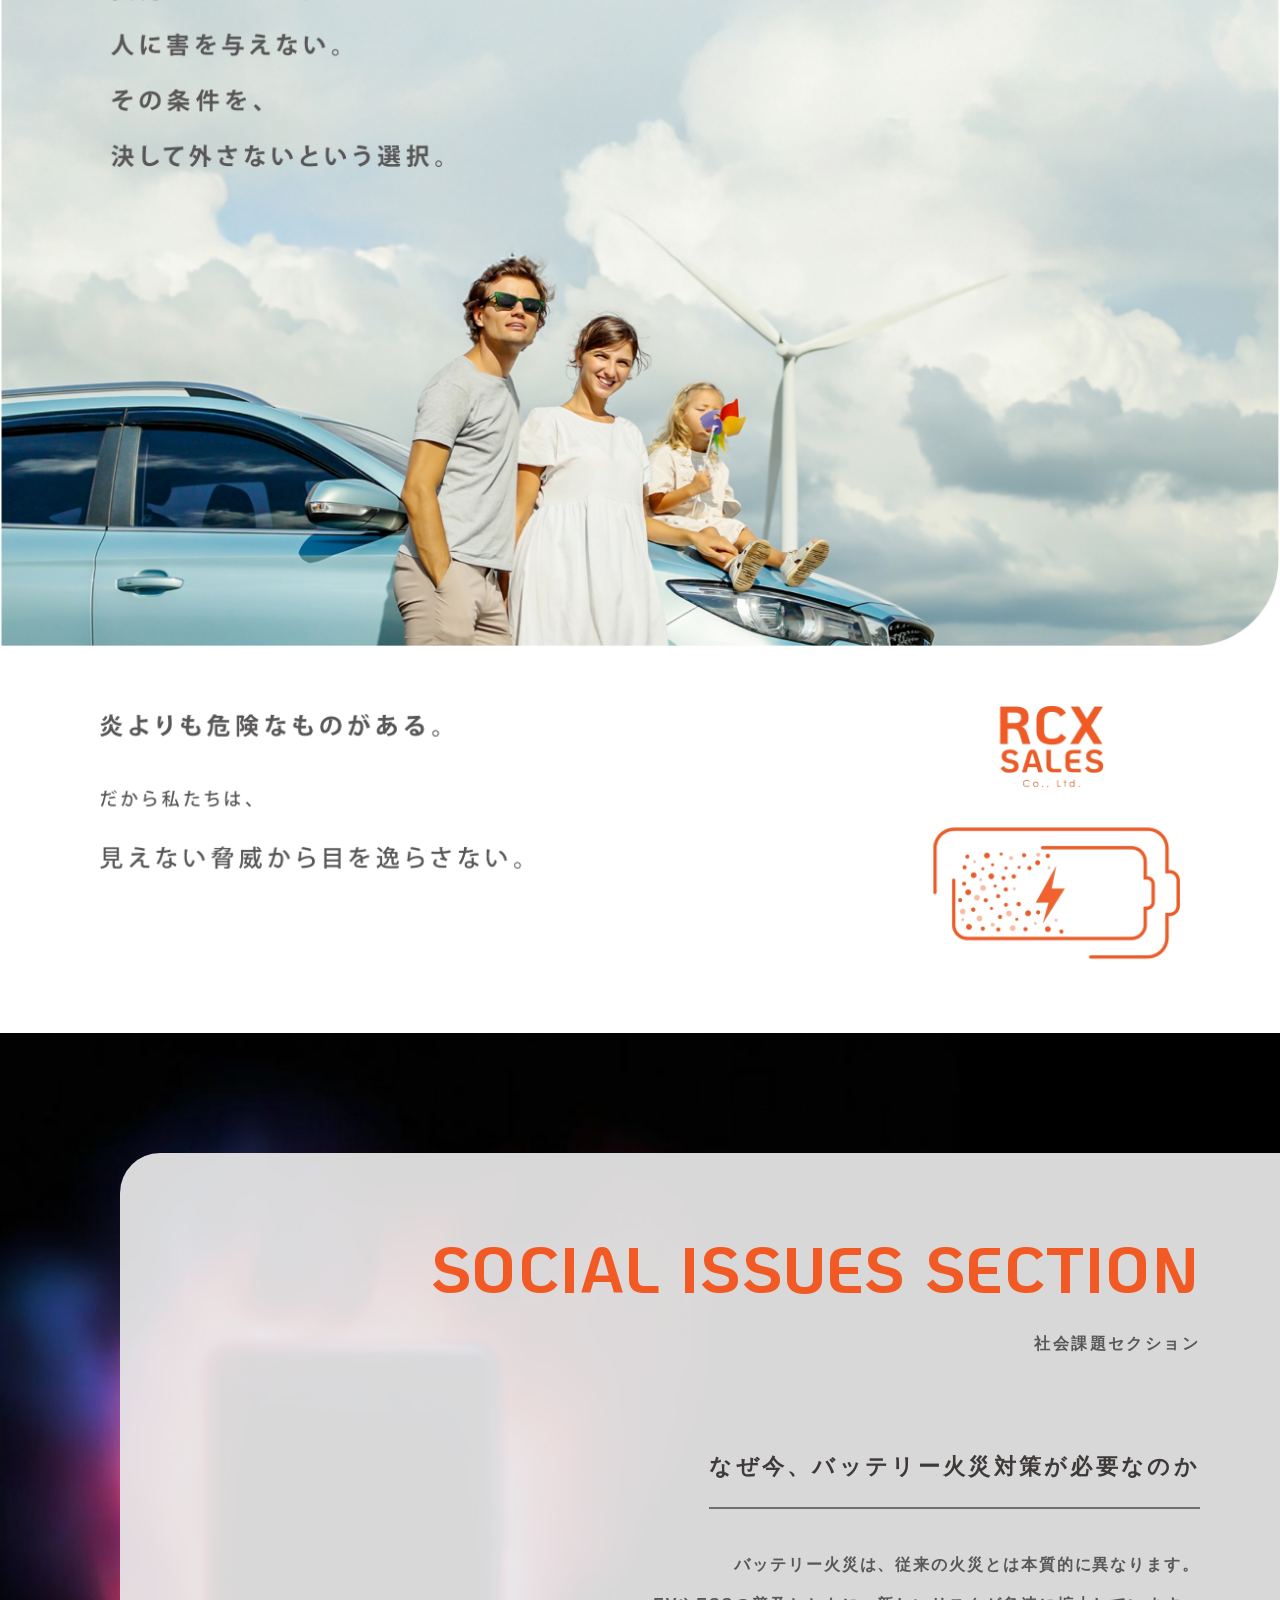
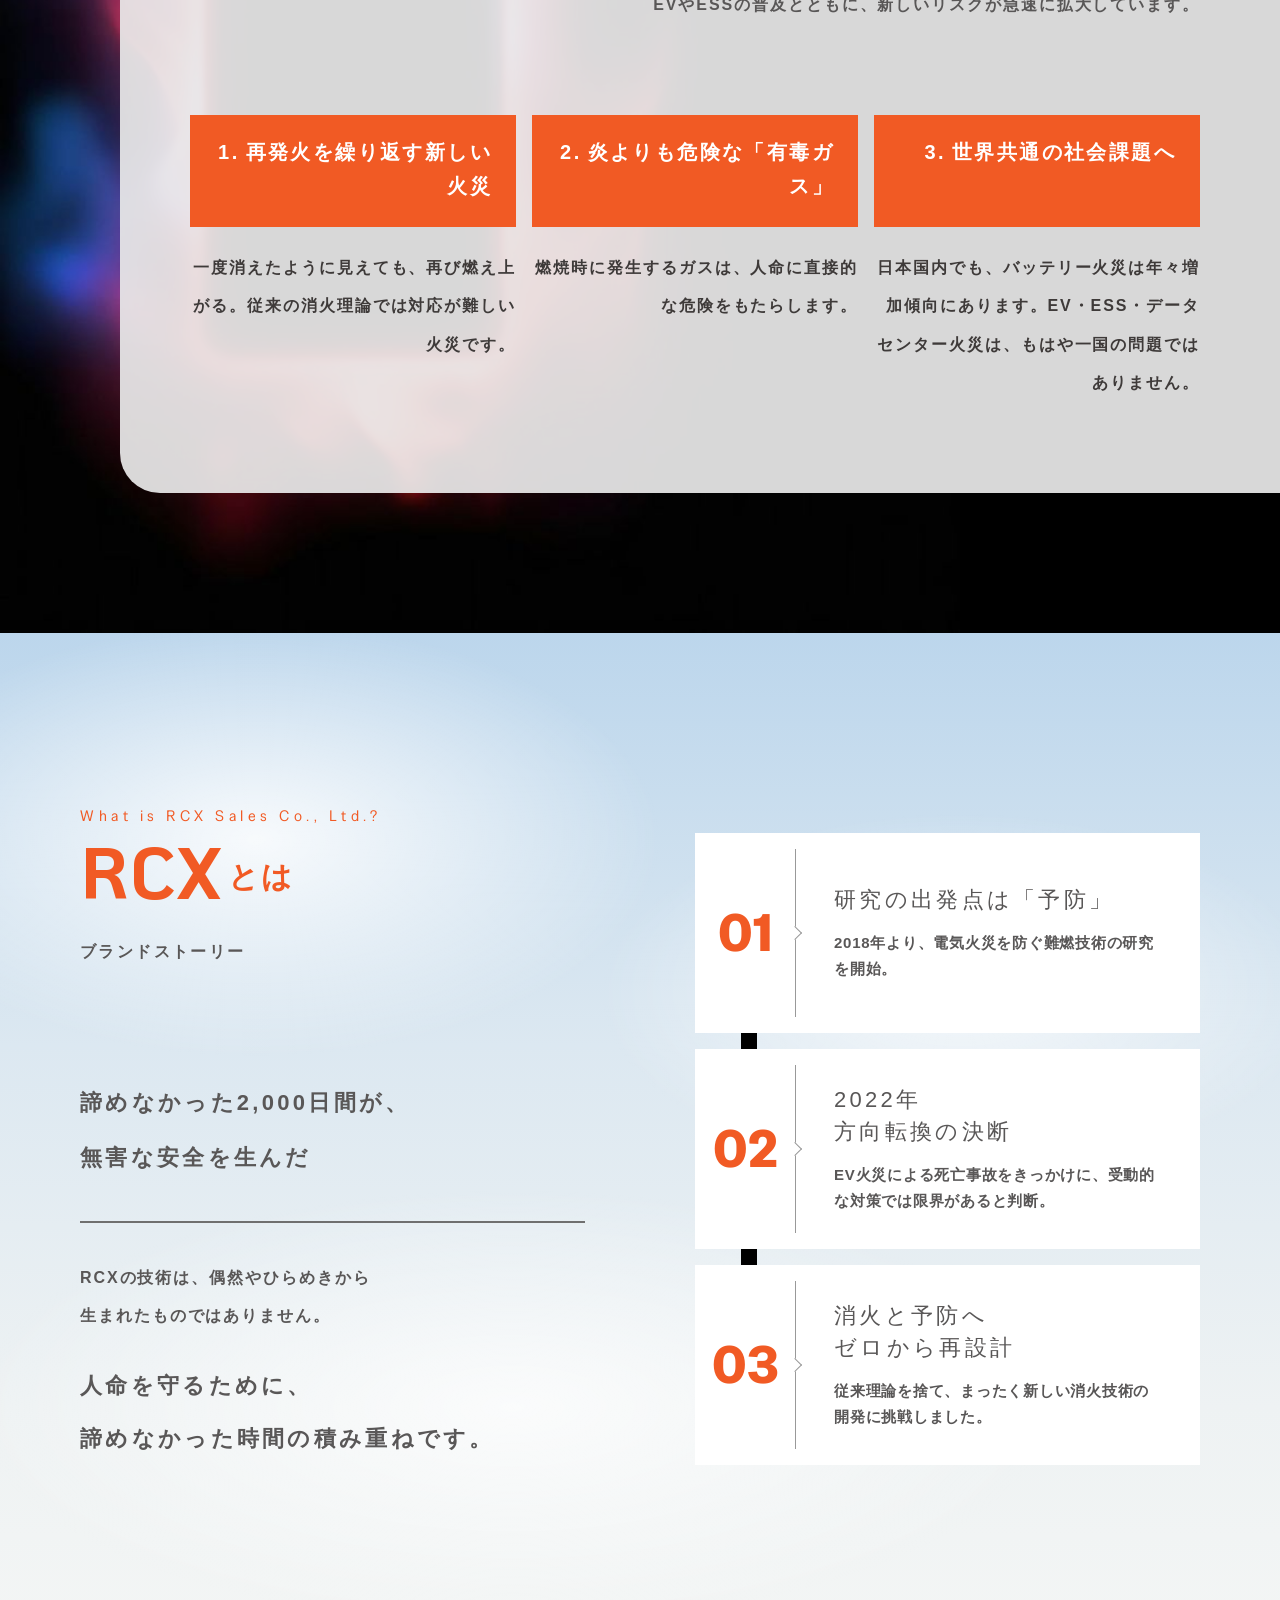
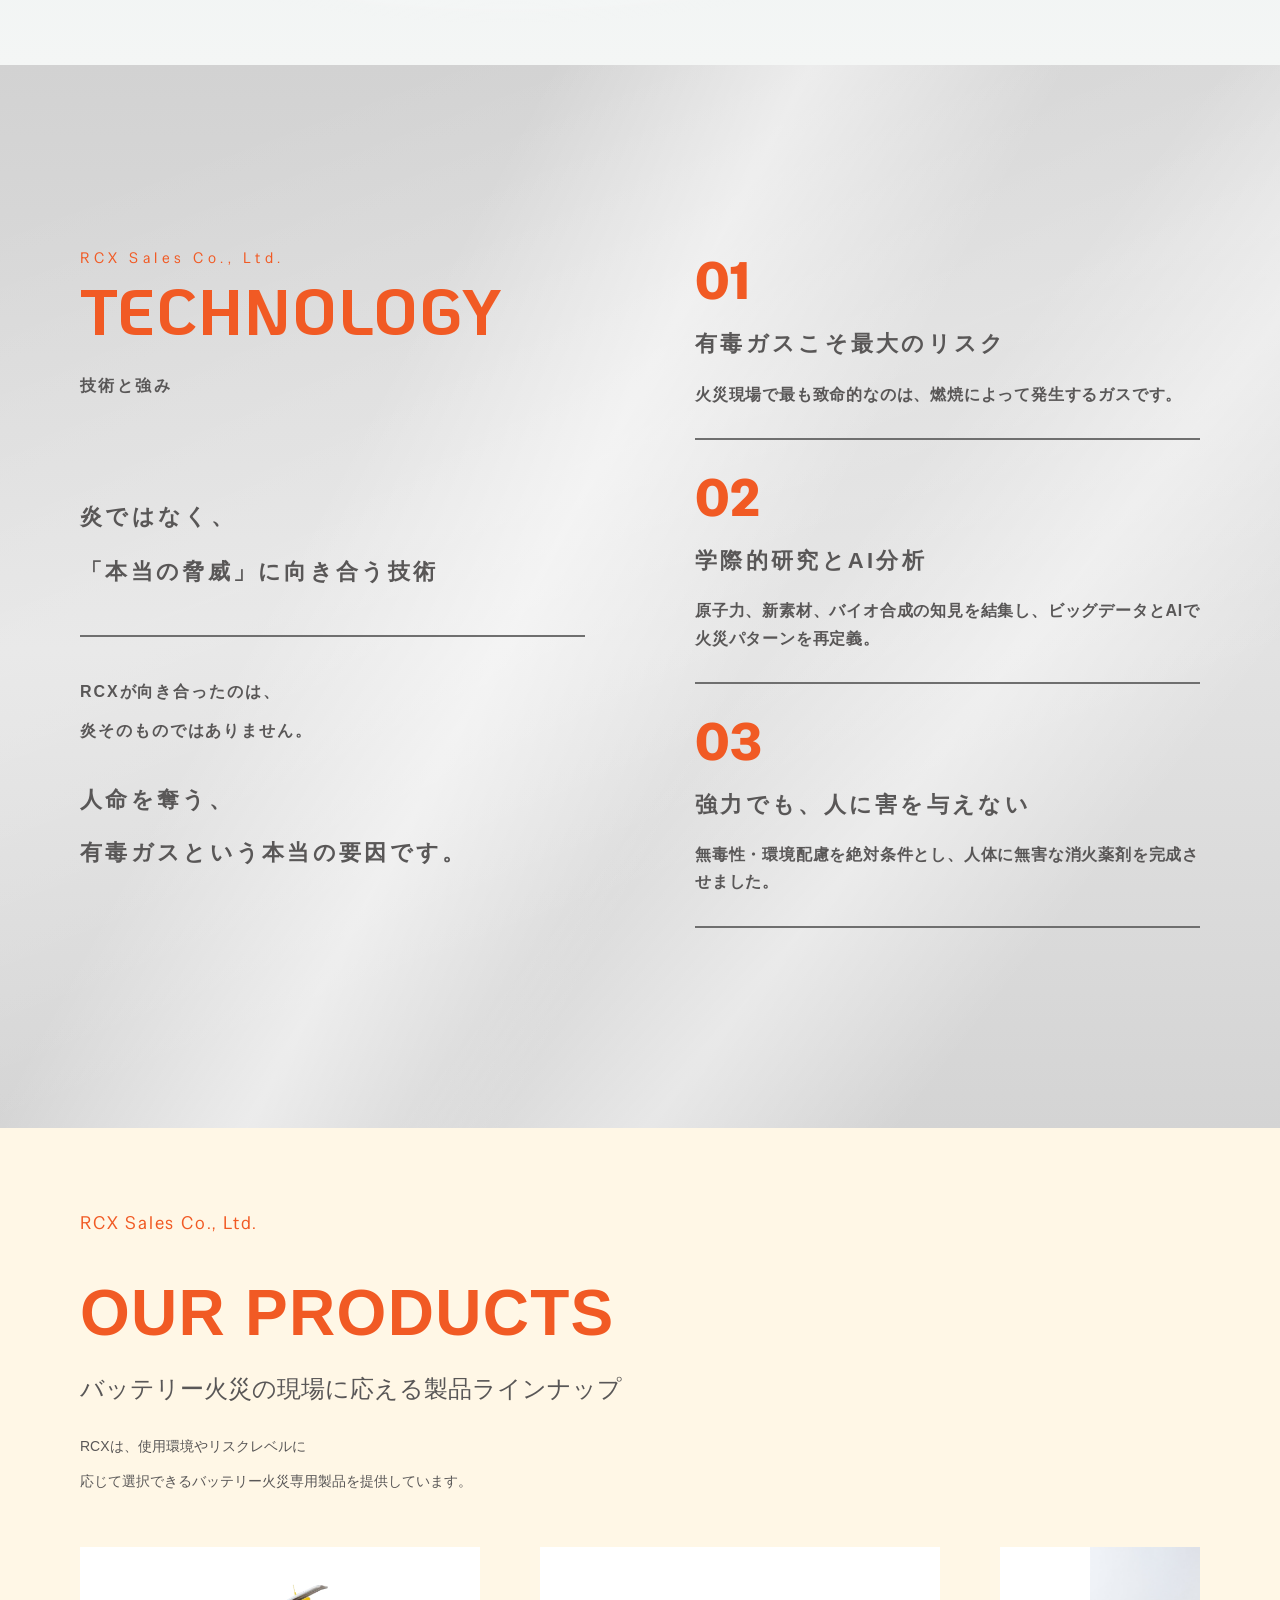
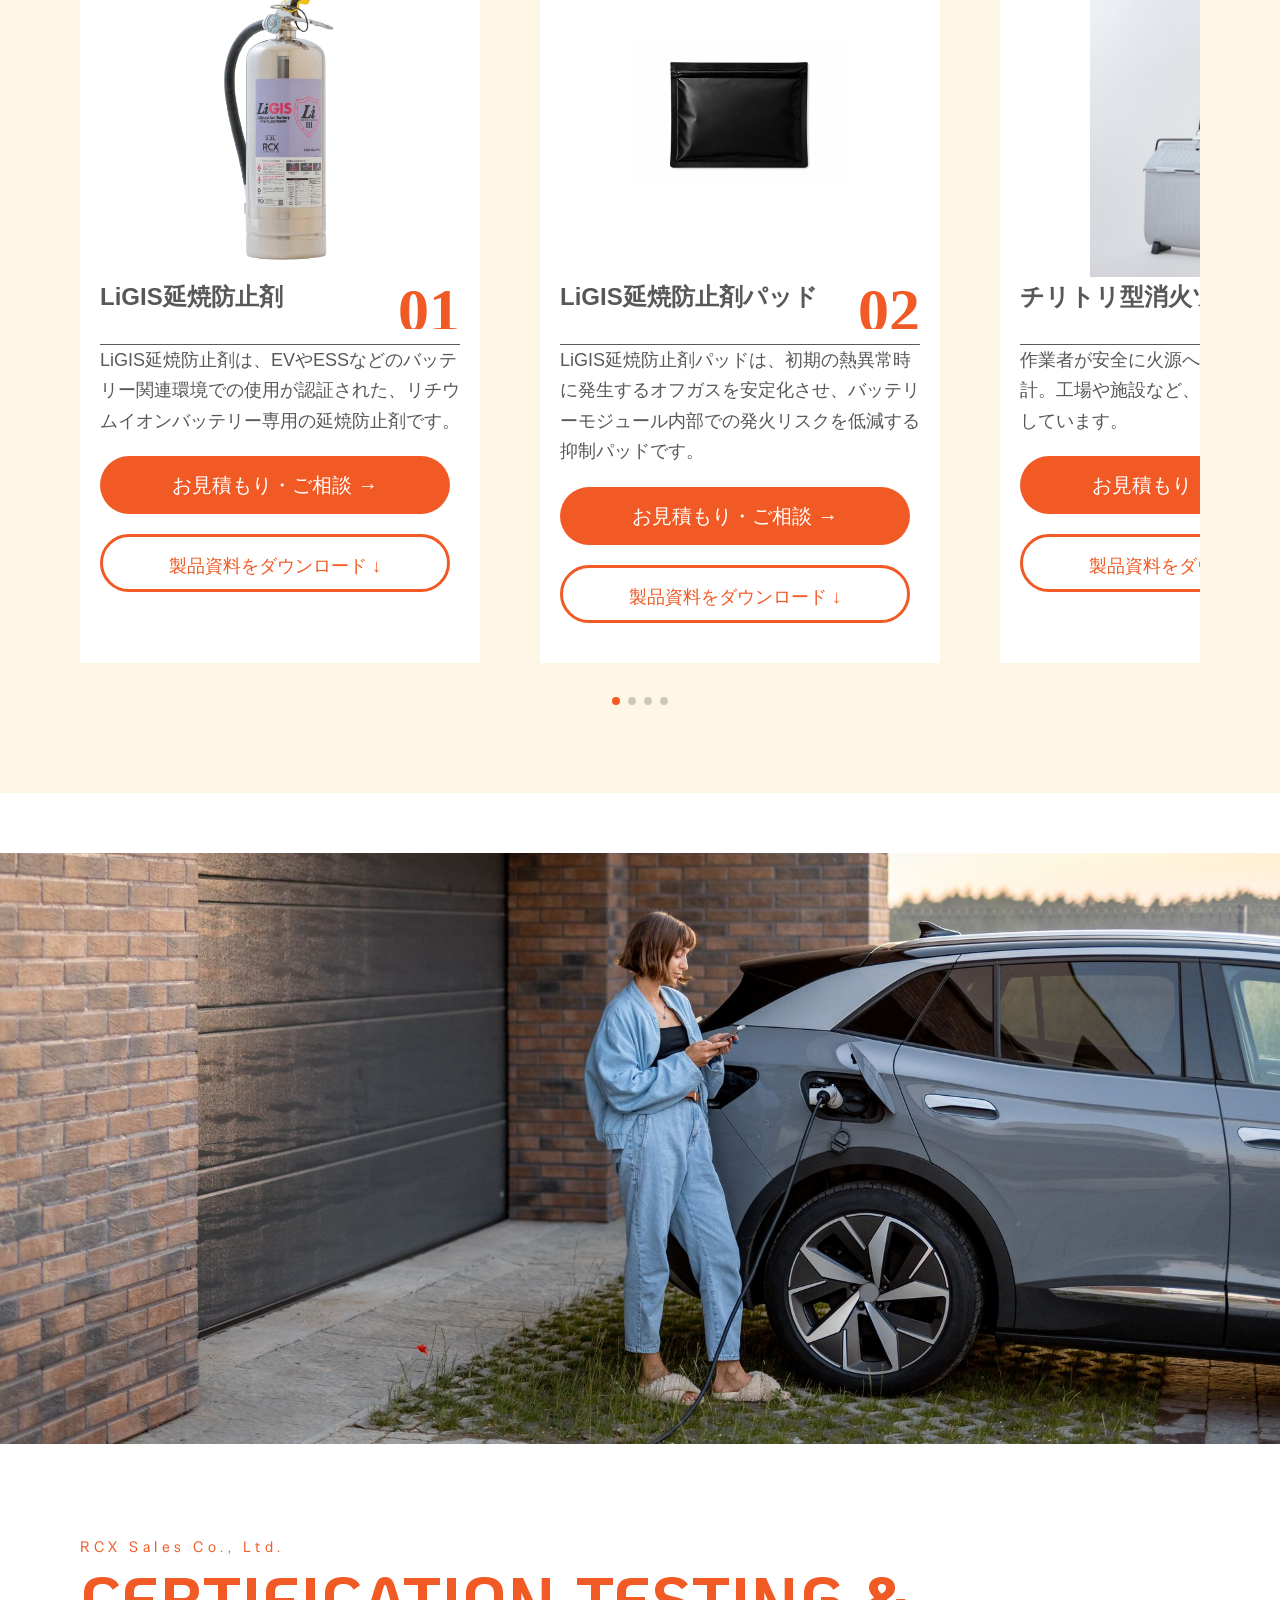
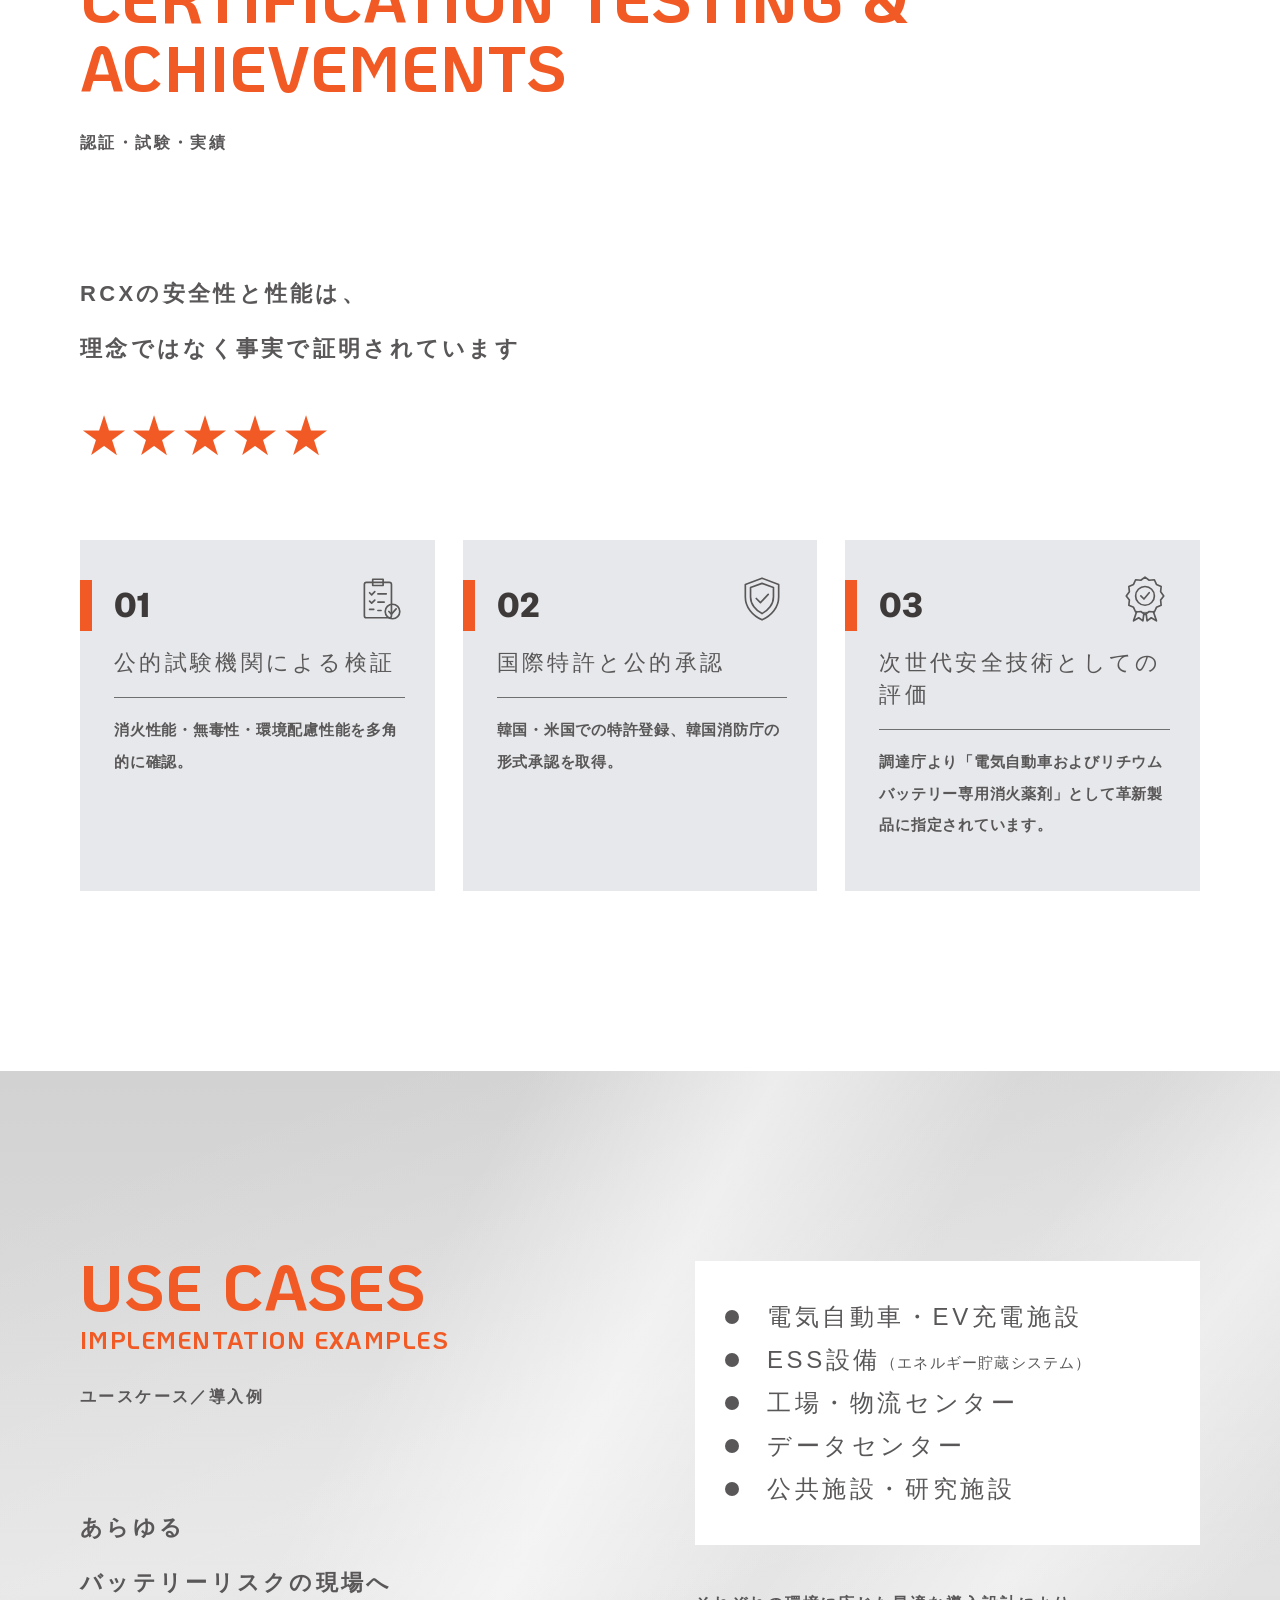
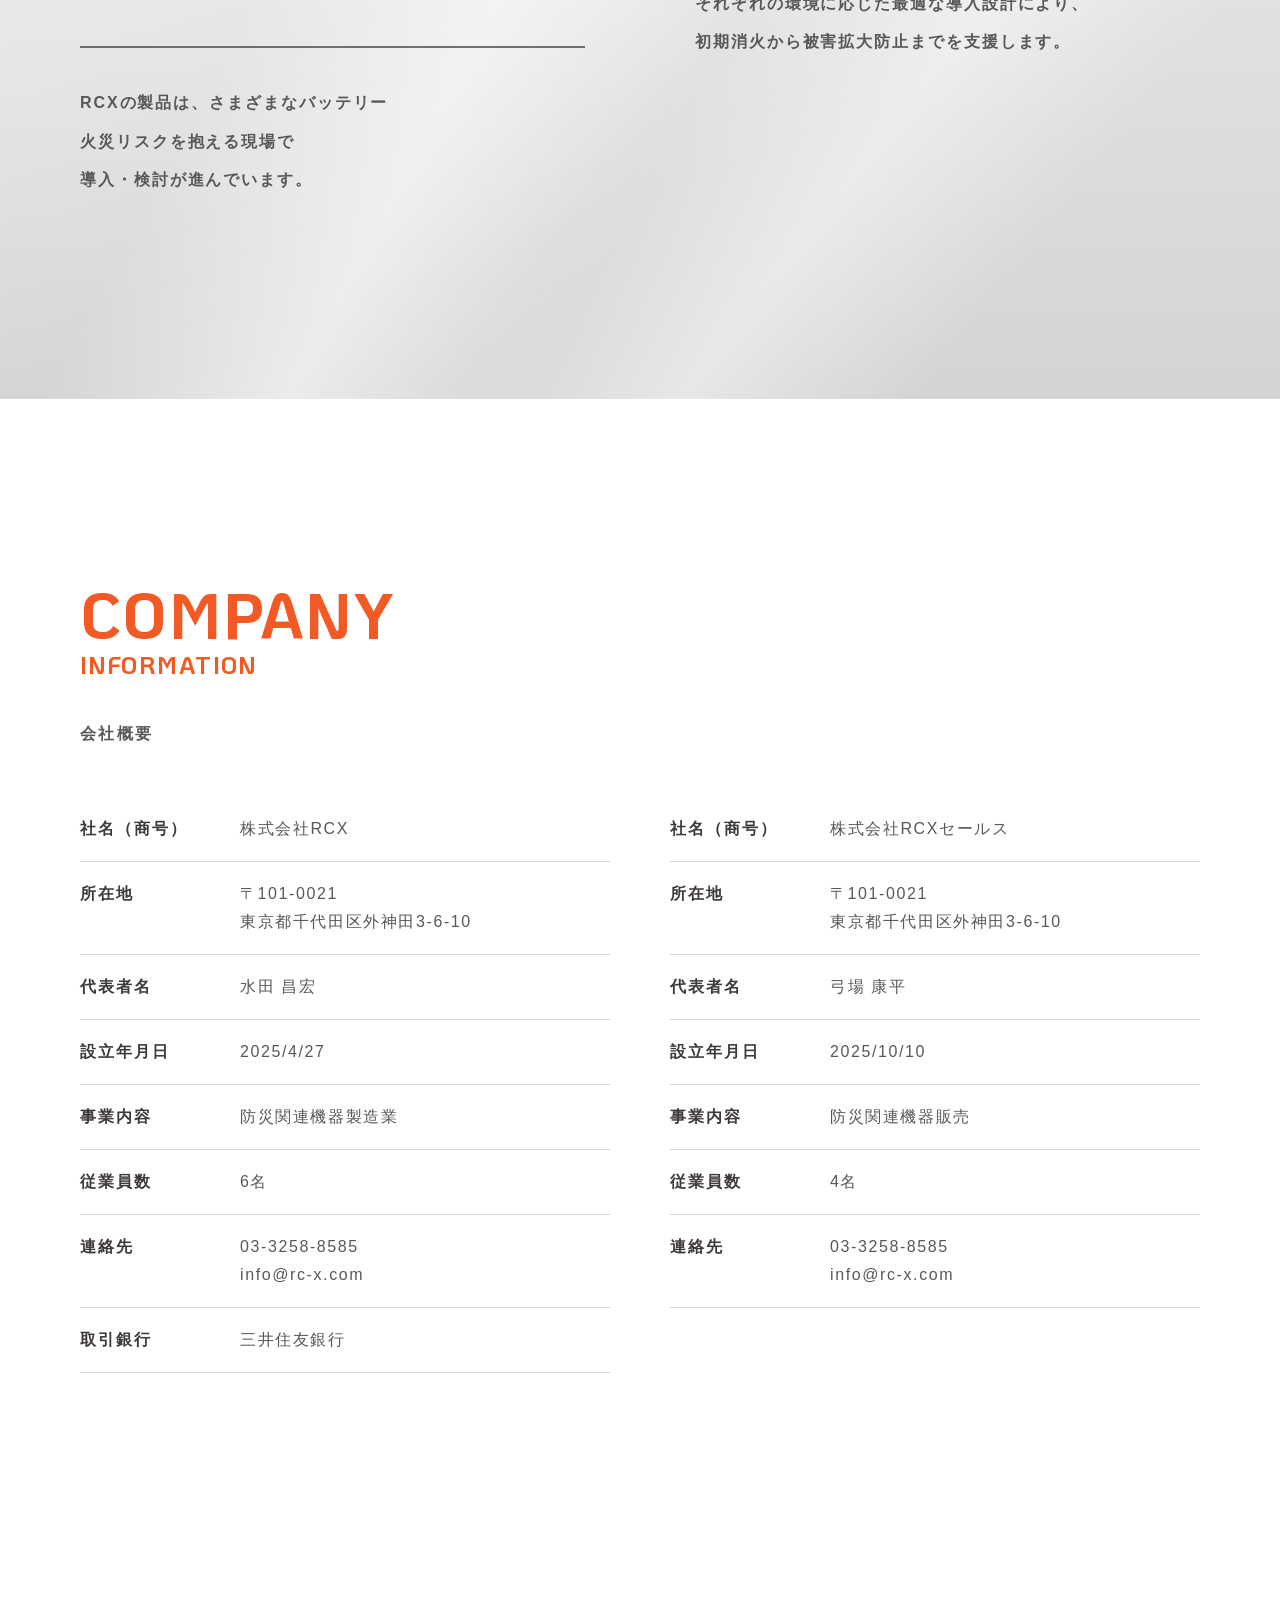
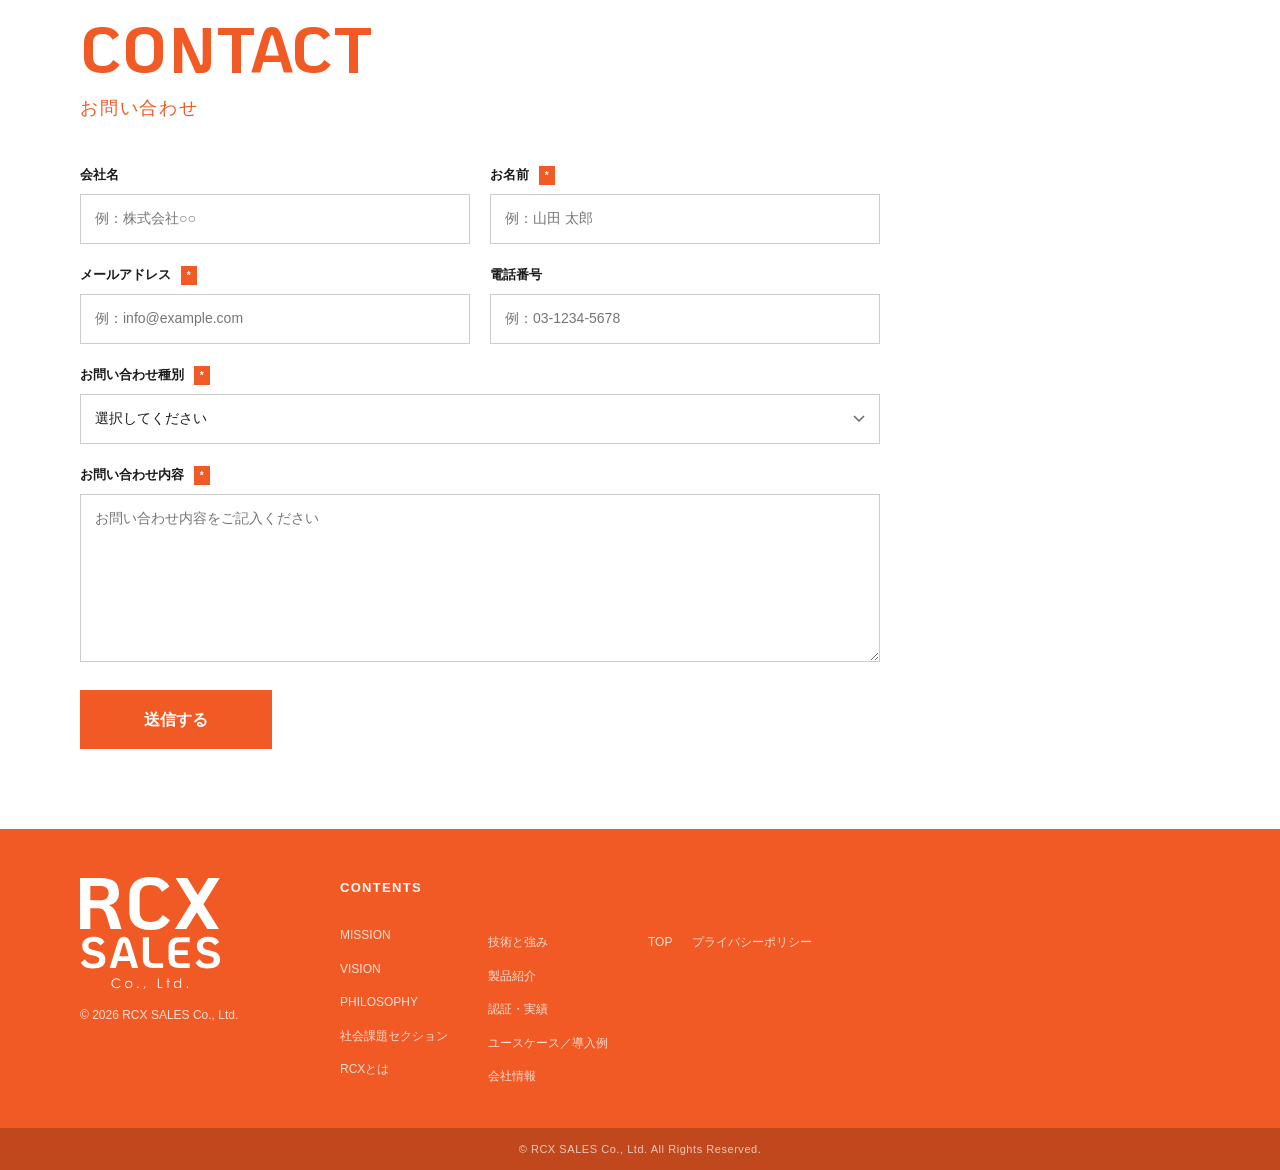
==== commit 0e32bdcd: "Add PC-only line breaks matching the original images Avoids one or two characters wrapping onto a ne" ====
--- a/index.html
+++ b/index.html
@@ -267,8 +267,8 @@
         <span class="tx-title-ja">ブランドストーリー</span>
       </h2>
       <p class="tx-lead">諦めなかった2,000日間が、<br>無害な安全を生んだ</p>
-      <p class="tx-text">RCXの技術は、偶然やひらめきから生まれたものではありません。</p>
-      <p class="tx-text tx-text--strong">人命を守るために、諦めなかった時間の積み重ねです。</p>
+      <p class="tx-text">RCXの技術は、偶然やひらめきから<br class="tx-br-pc">生まれたものではありません。</p>
+      <p class="tx-text tx-text--strong">人命を守るために、<br class="tx-br-pc">諦めなかった時間の積み重ねです。</p>
     </div>
     <ol class="tx-col-side tx-timeline">
       <li class="tx-timeline-card">
@@ -306,8 +306,8 @@
         <span class="tx-title-ja">技術と強み</span>
       </h2>
       <p class="tx-lead">炎ではなく、<br>「本当の脅威」に向き合う技術</p>
-      <p class="tx-text">RCXが向き合ったのは、炎そのものではありません。</p>
-      <p class="tx-text tx-text--strong">人命を奪う、有毒ガスという本当の要因です。</p>
+      <p class="tx-text">RCXが向き合ったのは、<br class="tx-br-pc">炎そのものではありません。</p>
+      <p class="tx-text tx-text--strong">人命を奪う、<br class="tx-br-pc">有毒ガスという本当の要因です。</p>
     </div>
     <ol class="tx-col-side tx-points">
       <li class="tx-point">
@@ -493,7 +493,7 @@
         <span class="tx-title-ja">ユースケース／導入例</span>
       </h2>
       <p class="tx-lead">あらゆる<br>バッテリーリスクの現場へ</p>
-      <p class="tx-text">RCXの製品は、さまざまなバッテリー火災リスクを抱える現場で導入・検討が進んでいます。</p>
+      <p class="tx-text">RCXの製品は、さまざまなバッテリー<br class="tx-br-pc">火災リスクを抱える現場で<br class="tx-br-pc">導入・検討が進んでいます。</p>
     </div>
     <div class="tx-col-side">
       <ul class="tx-usecases-list">
@@ -503,7 +503,7 @@
         <li>データセンター</li>
         <li>公共施設・研究施設</li>
       </ul>
-      <p class="tx-text tx-usecases-note">それぞれの環境に応じた最適な導入設計により、初期消火から被害拡大防止までを支援します。</p>
+      <p class="tx-text tx-usecases-note">それぞれの環境に応じた最適な導入設計により、<br class="tx-br-pc">初期消火から被害拡大防止までを支援します。</p>
     </div>
   </div>
 </section>
--- a/css/sections.css
+++ b/css/sections.css
@@ -786,3 +786,27 @@
   .tx-company-table th { width: 110px; padding-right: 10px; letter-spacing: .06em; }
   .tx-company-table td { letter-spacing: .04em; overflow-wrap: anywhere; }
 }
+
+
+/* social-issues: パネルを右端まで広げる（カンプに合わせた調整） */
+.tx-social {
+  padding: 120px 0 140px 60px;
+  background-position: left center;
+}
+.tx-social-panel {
+  max-width: 1160px;
+  margin: 0 0 0 auto;
+  padding: 80px max(60px, calc((100vw - 1200px) / 2 + 40px)) 90px 70px;
+  border-radius: 40px 0 0 40px;
+}
+
+/* PCだけで効かせる改行 */
+@media (max-width: 1024px) {
+  .tx-social { padding: 80px 0 100px 24px; }
+  .tx-social-panel { padding: 60px 40px 70px 40px; }
+}
+@media (max-width: 768px) {
+  .tx-social { padding: 62vw 0 60px; }
+  .tx-social-panel { margin: 0 12px; padding: 40px 20px 44px; border-radius: 24px; }
+  .tx-br-pc { display: none; }
+}
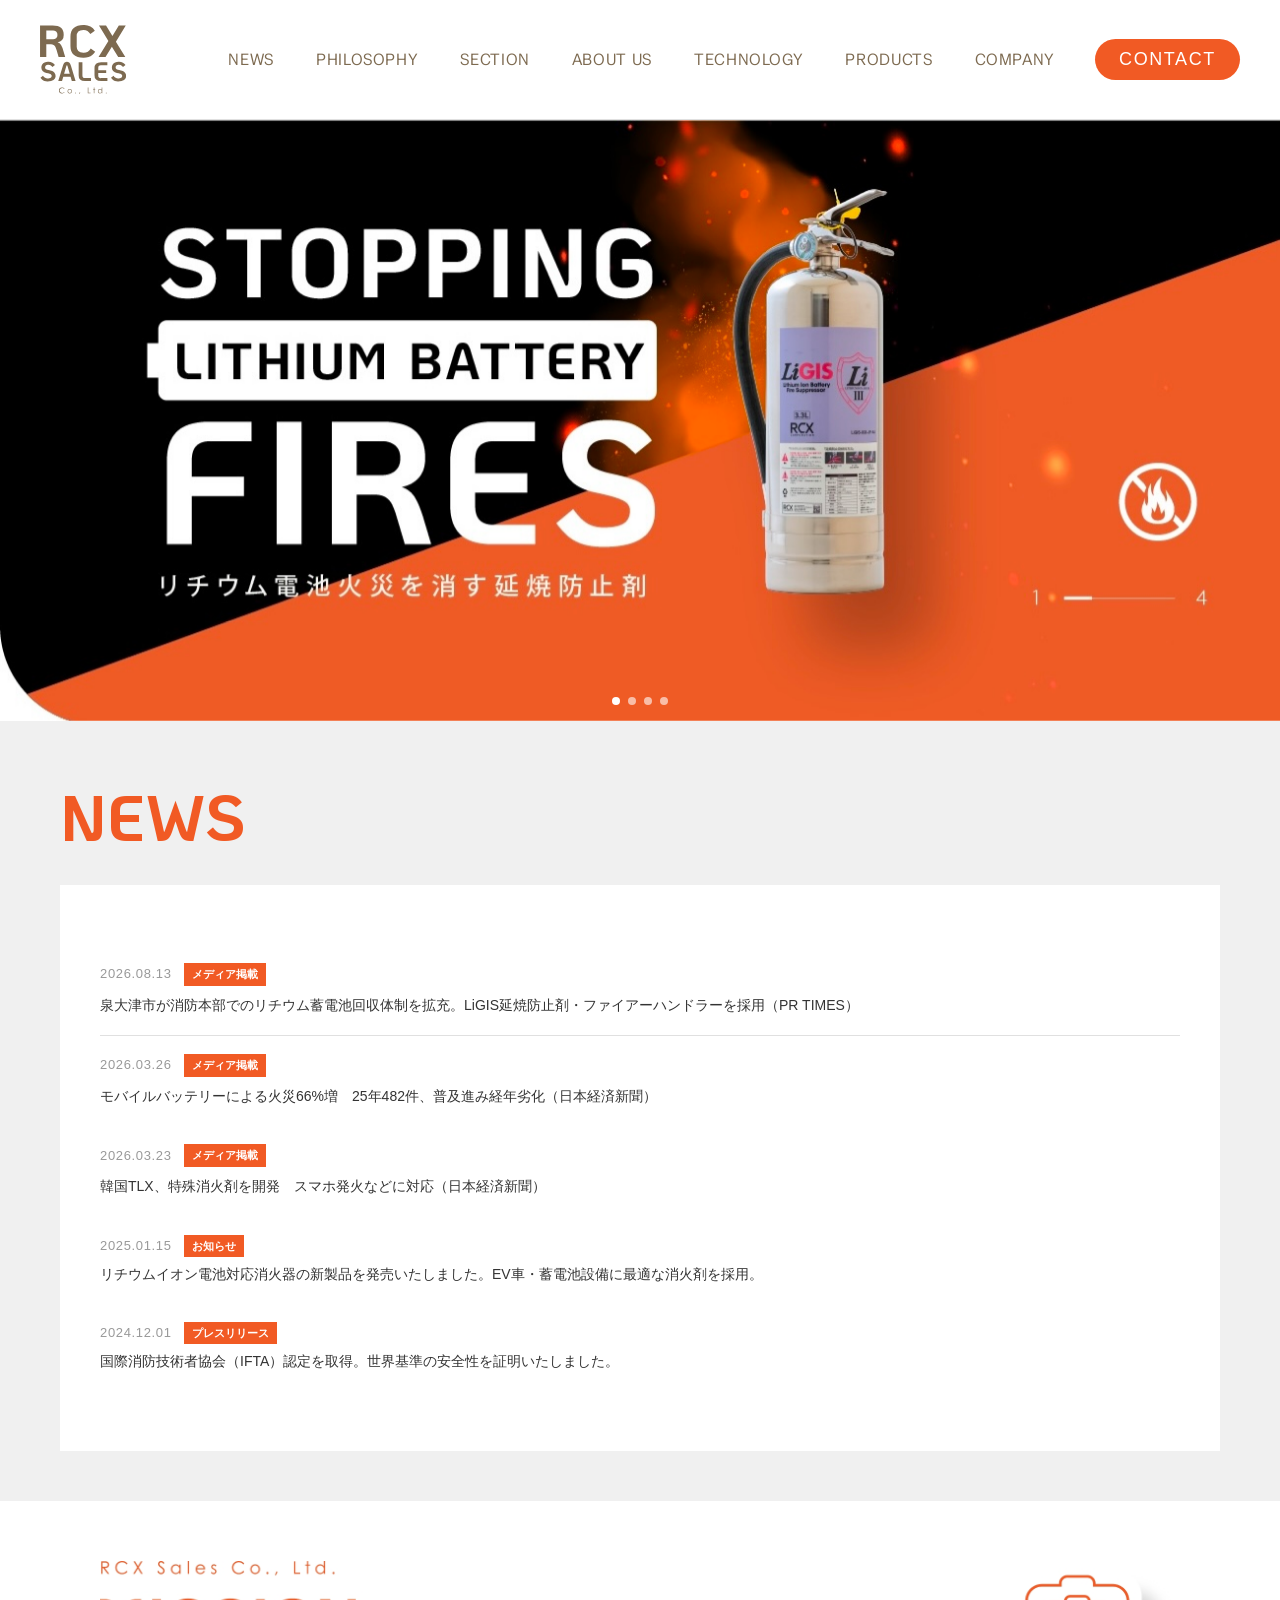
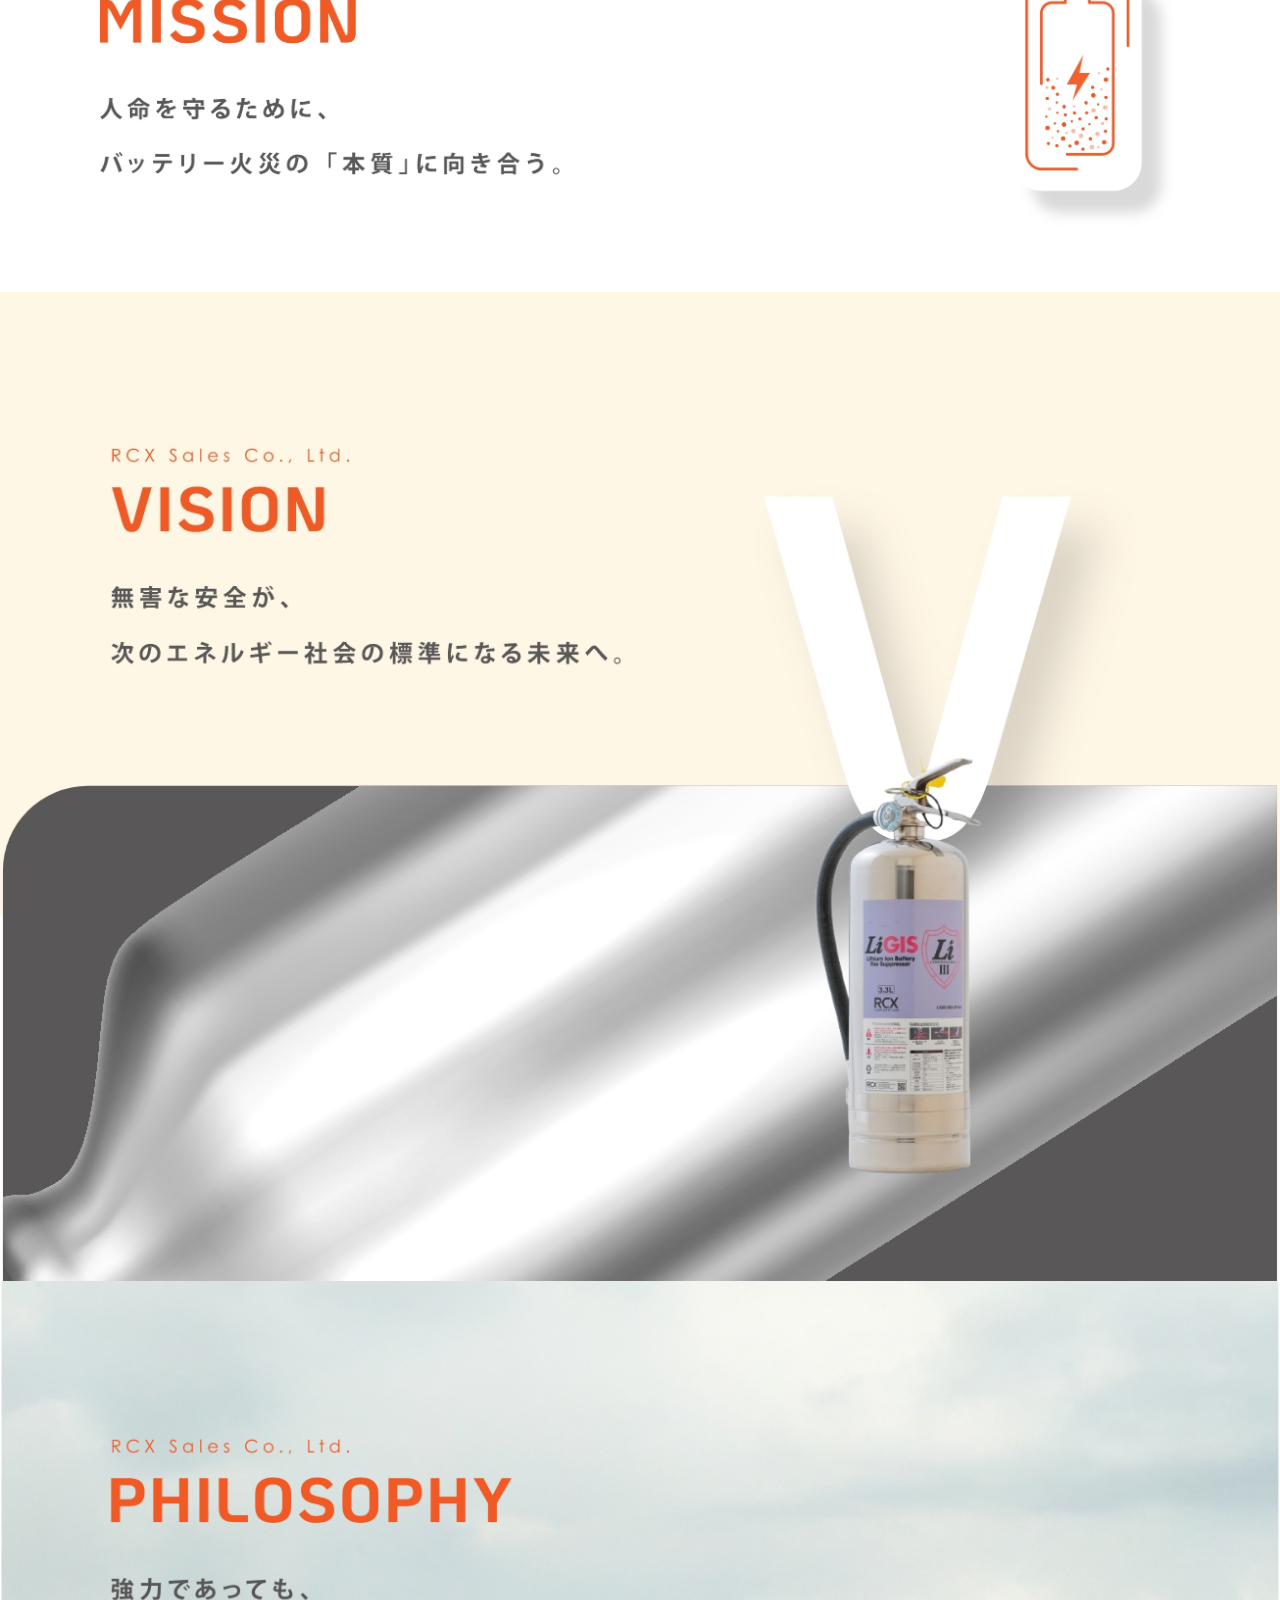
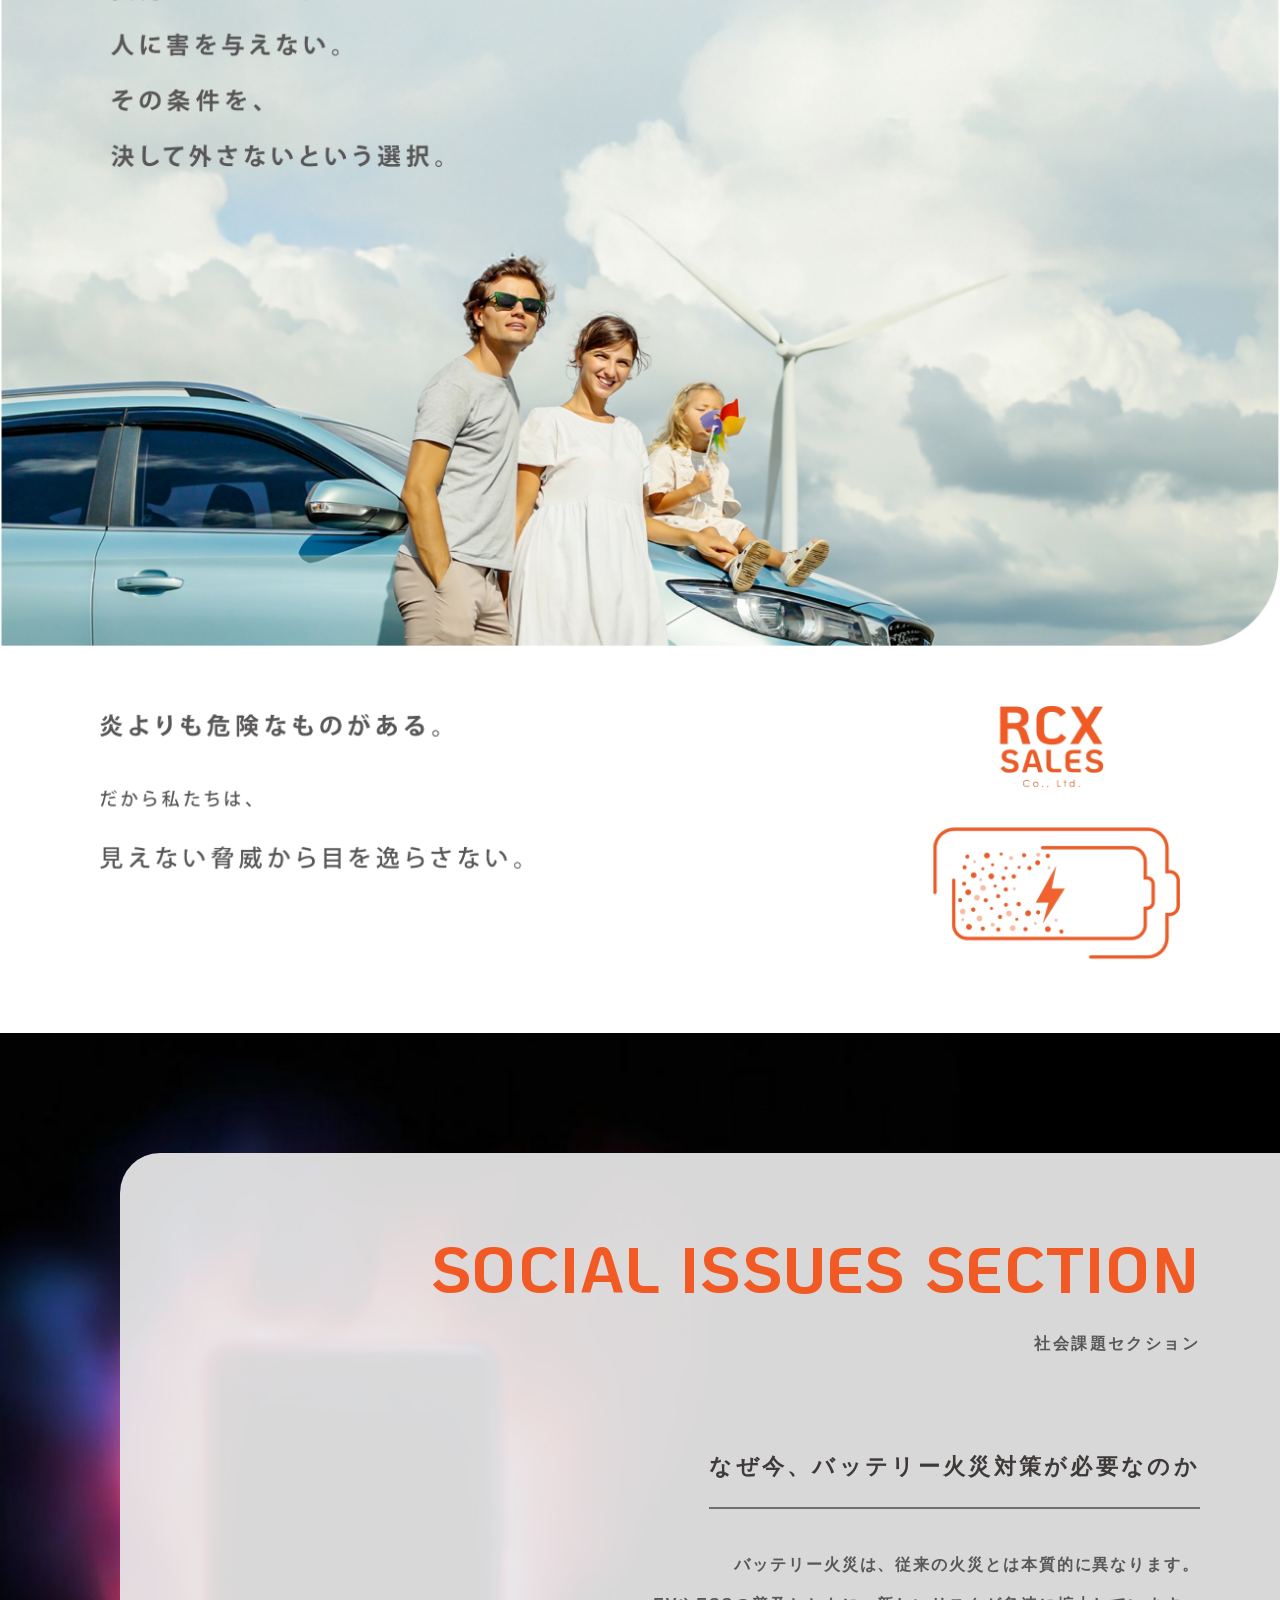
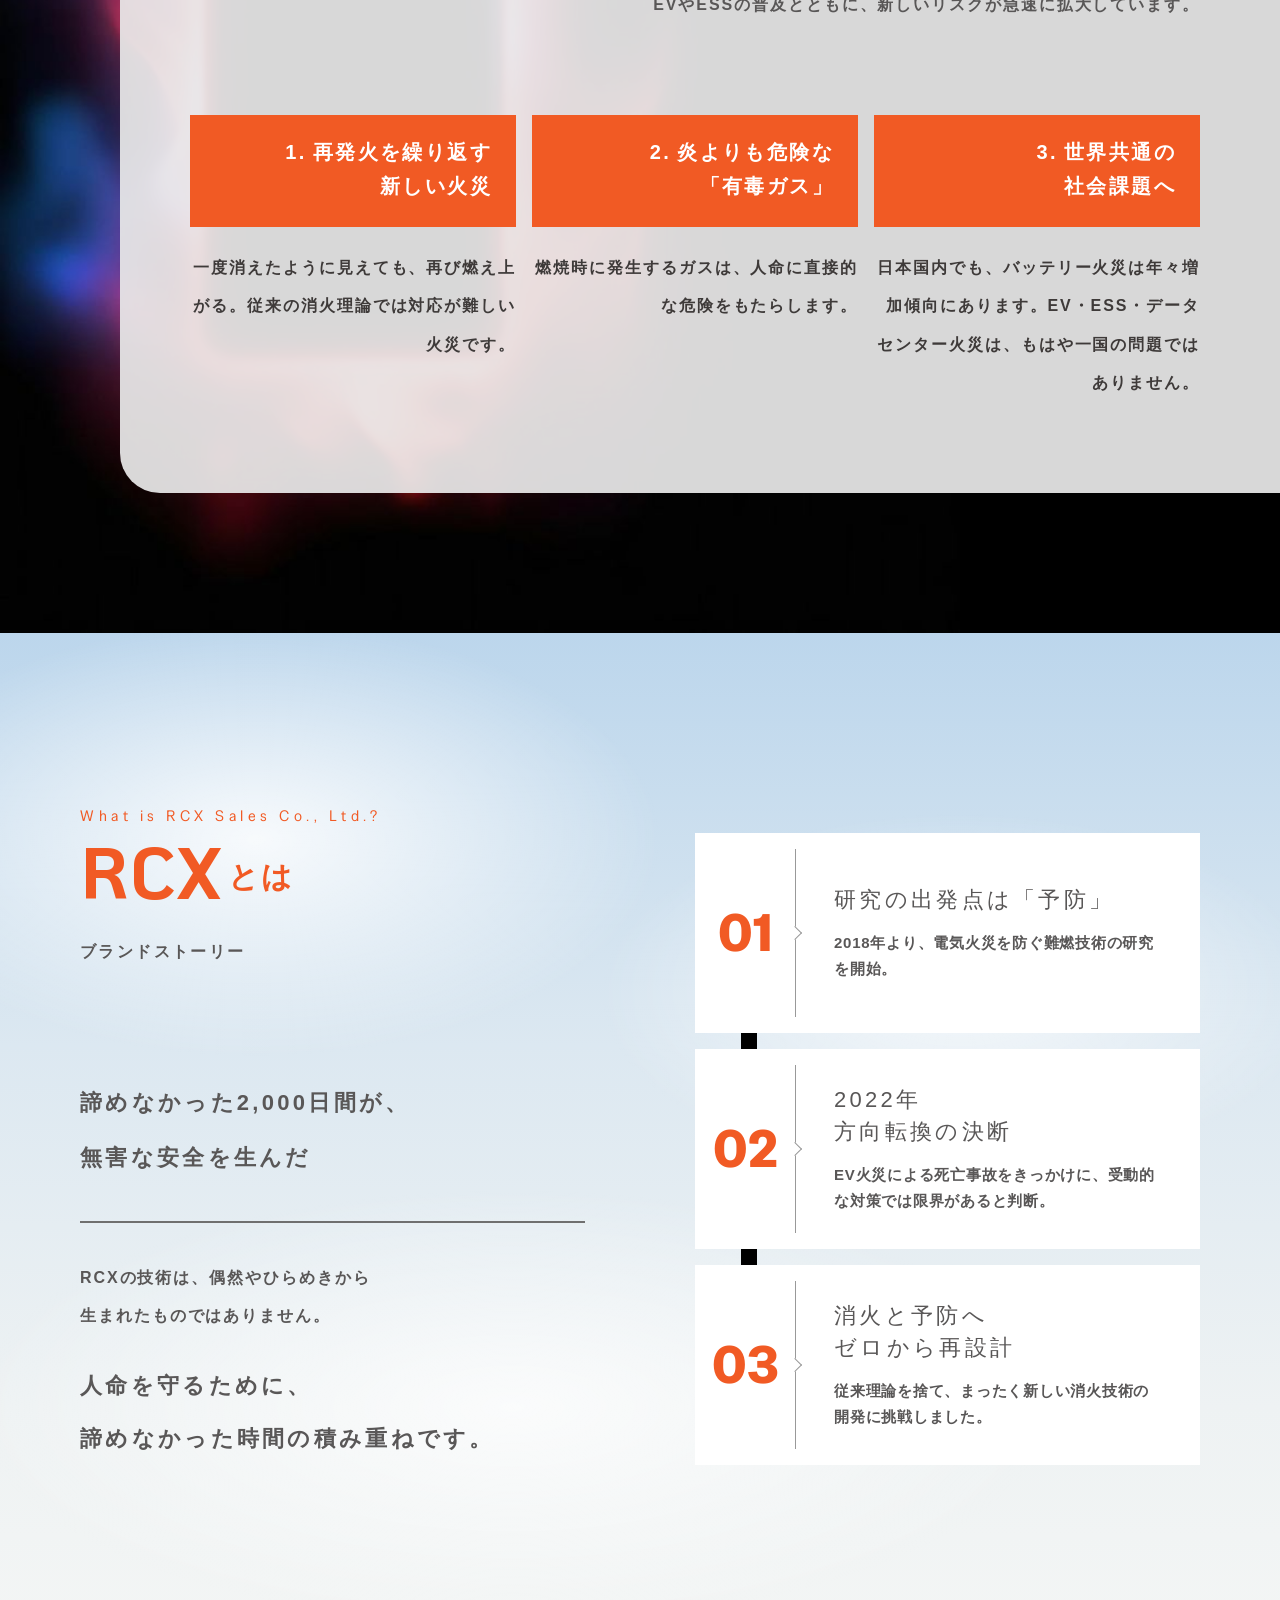
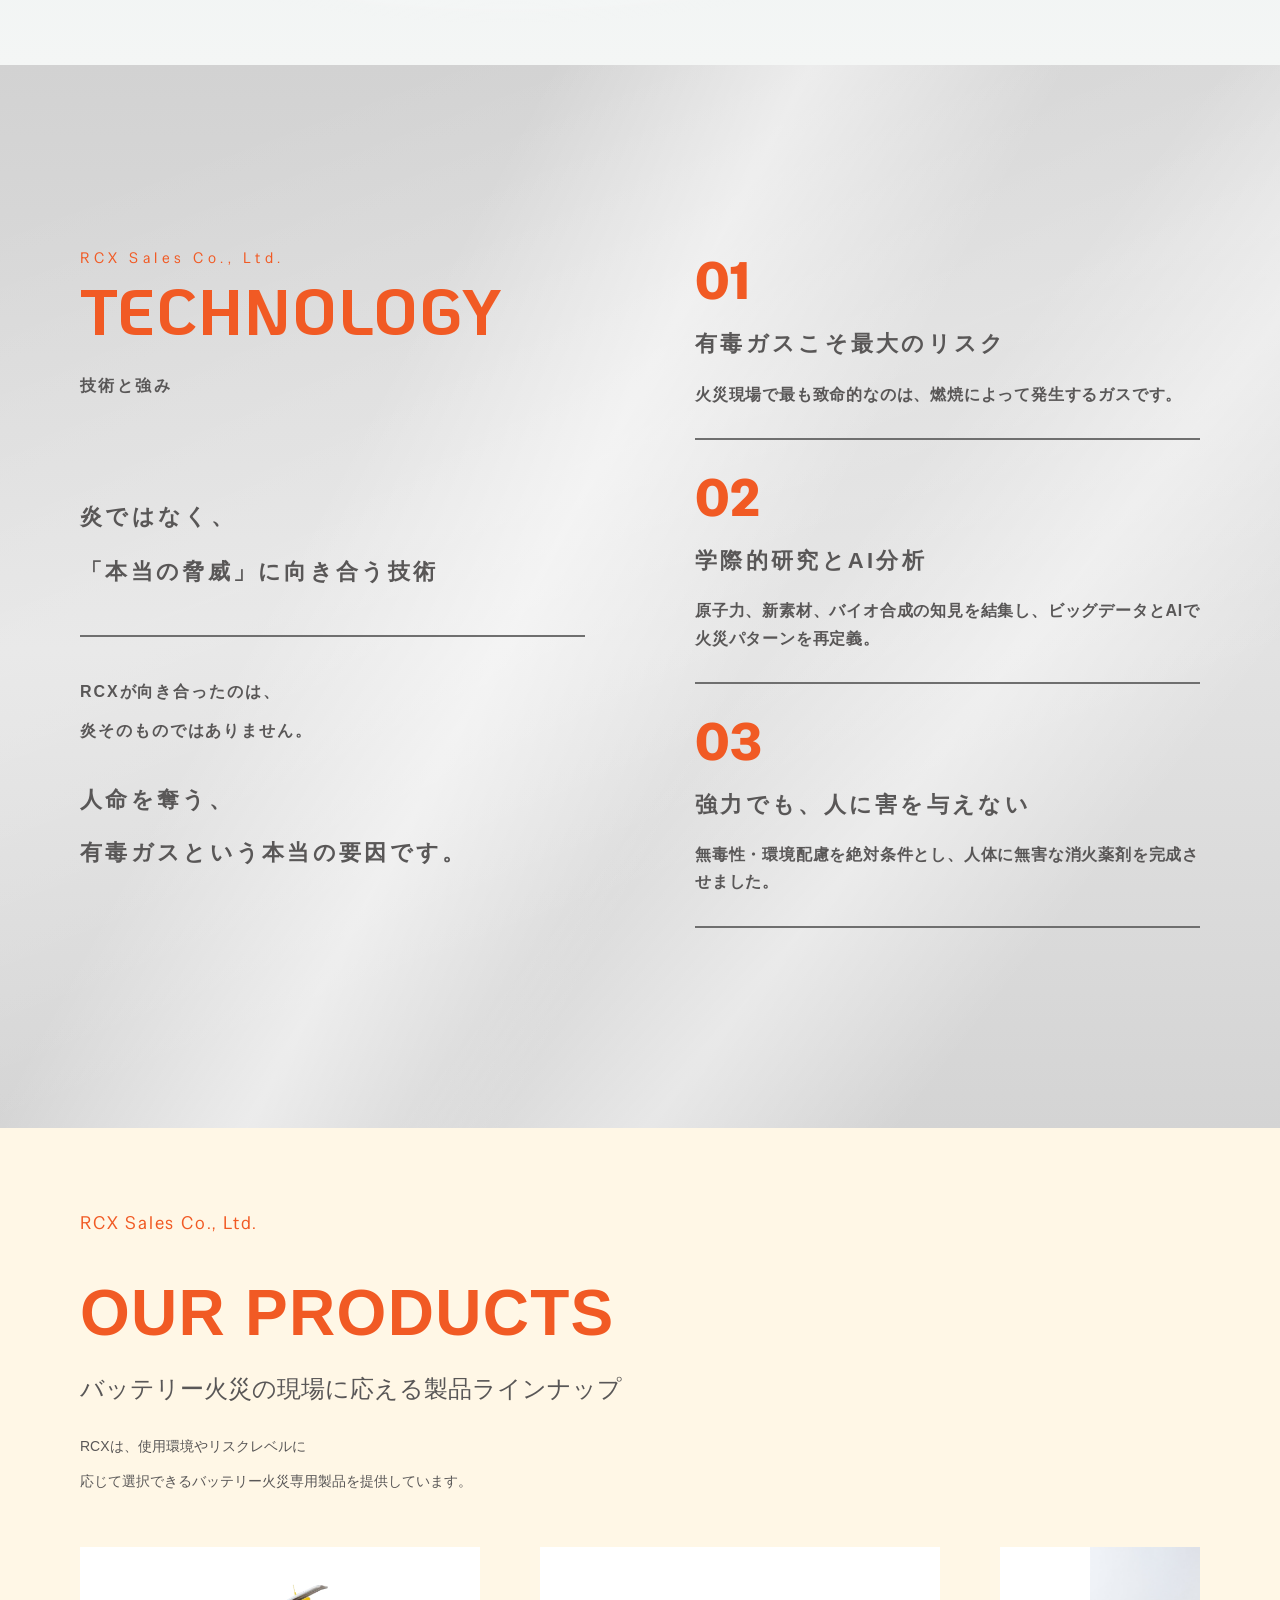
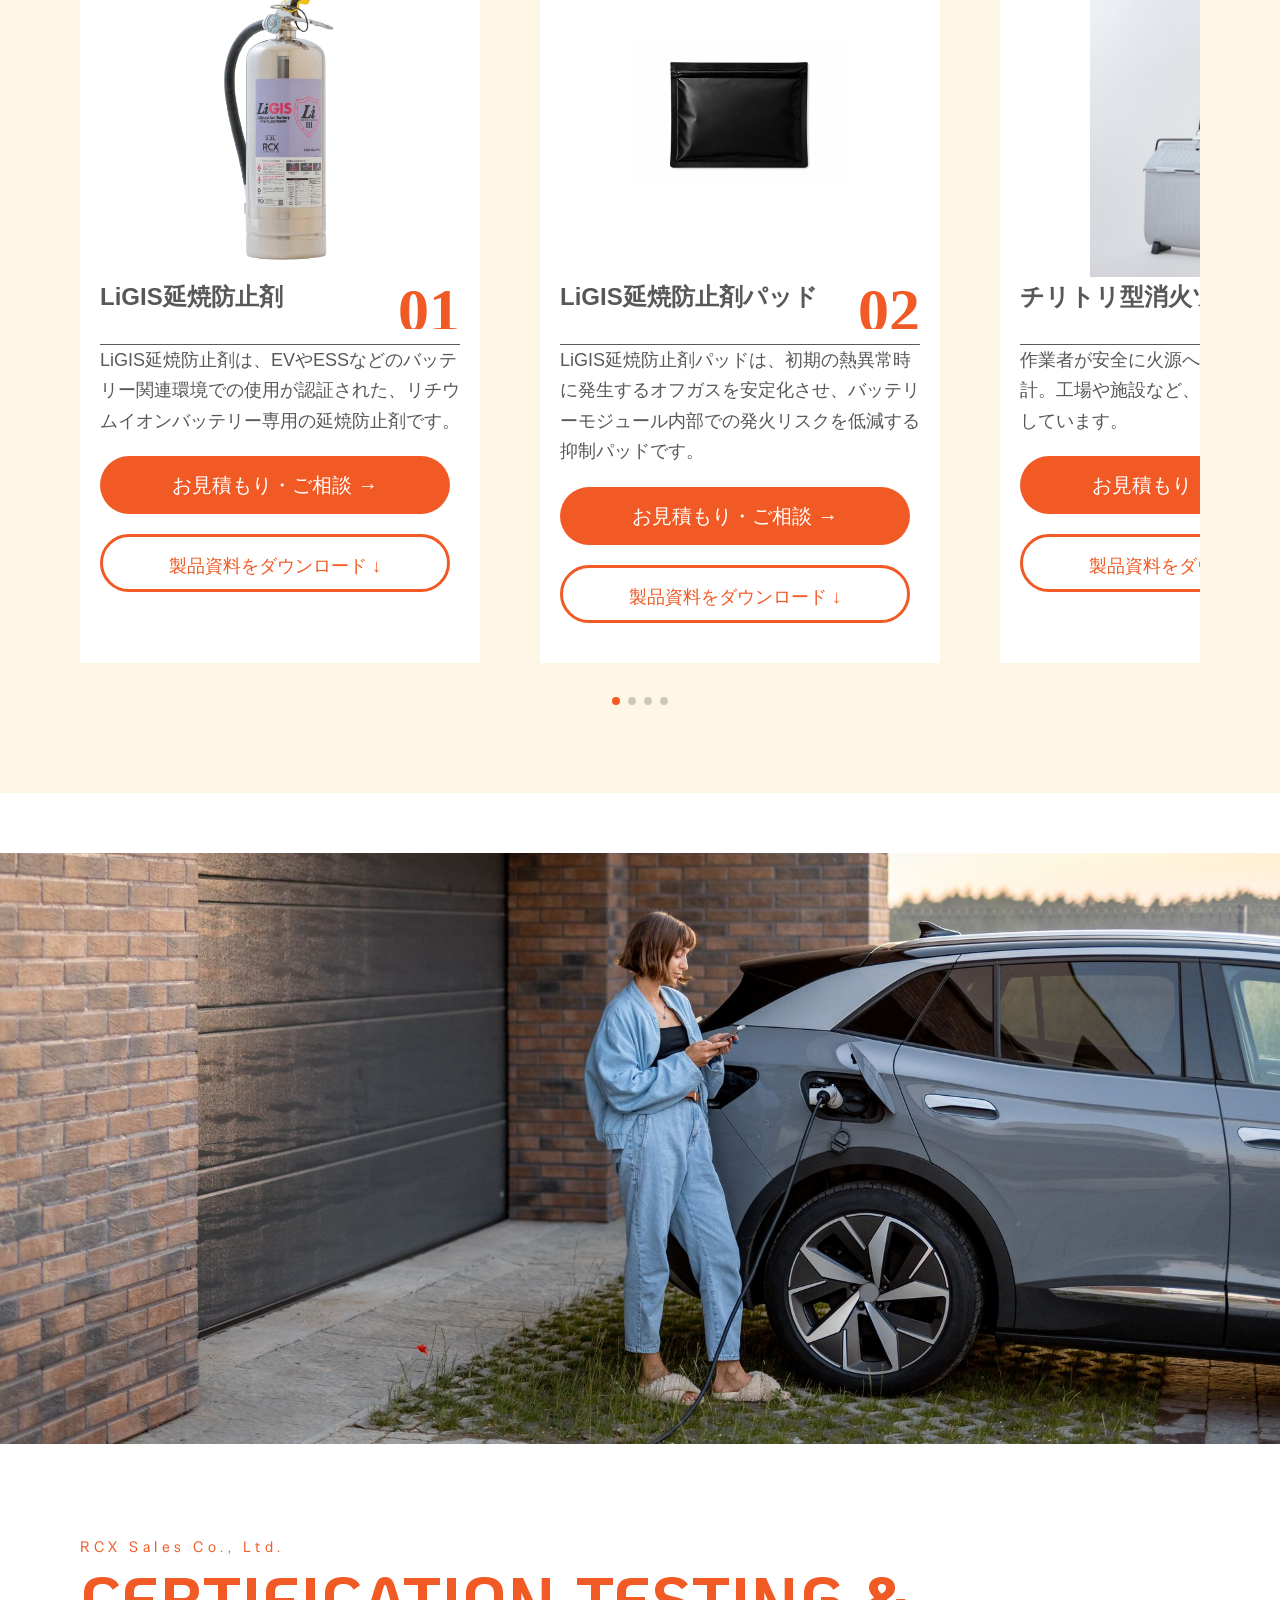
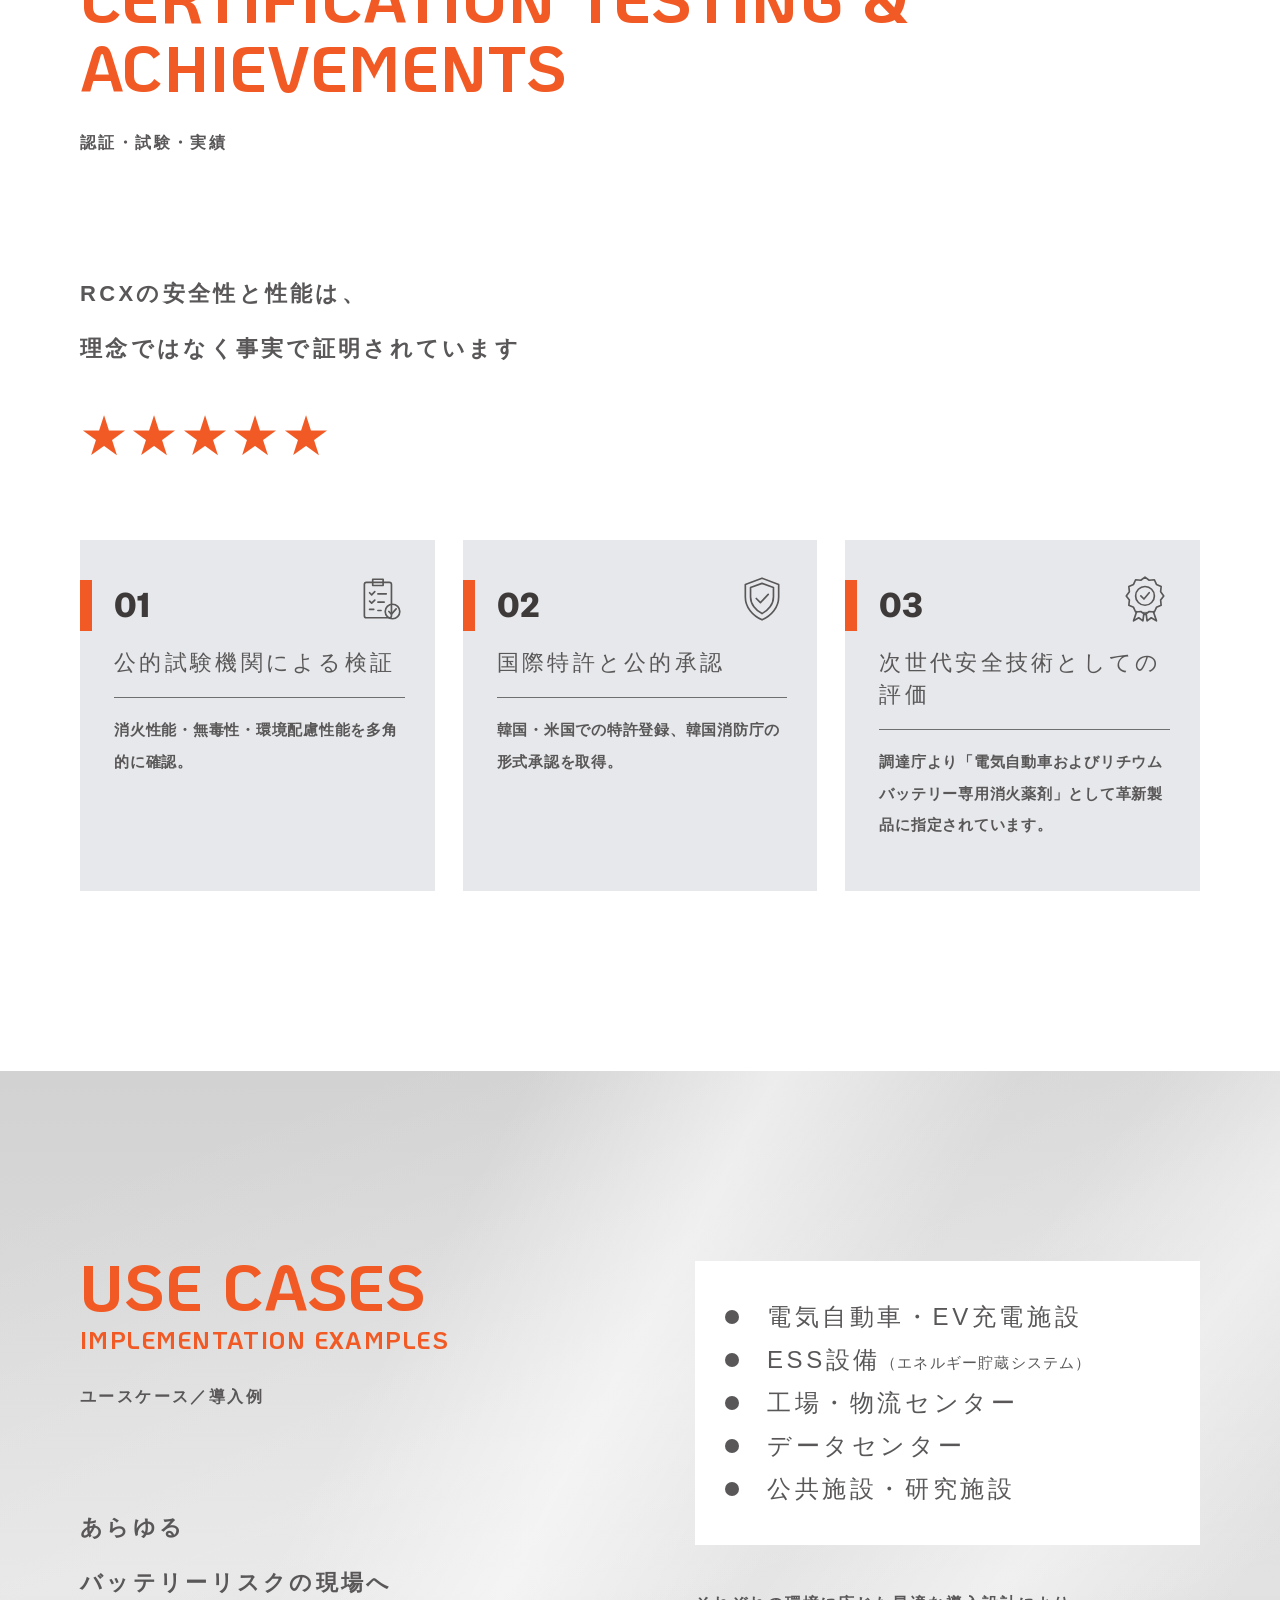
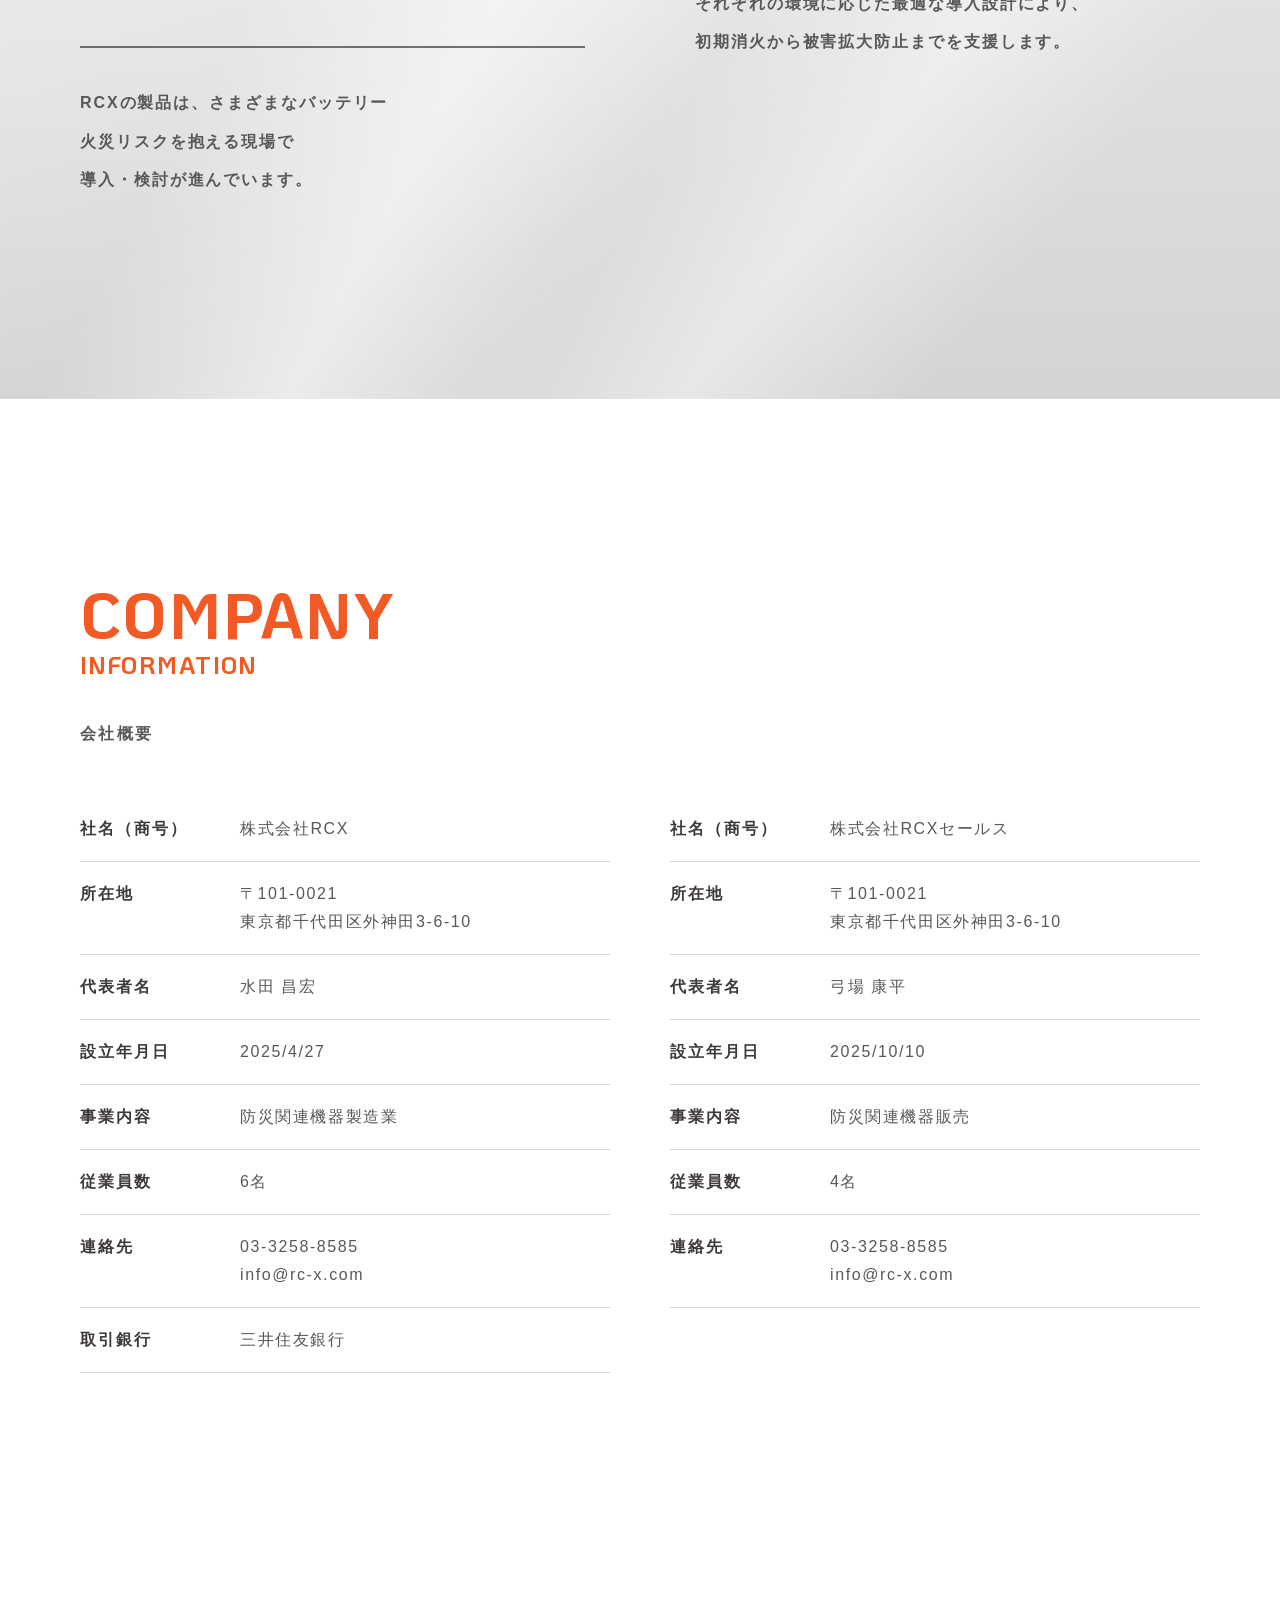
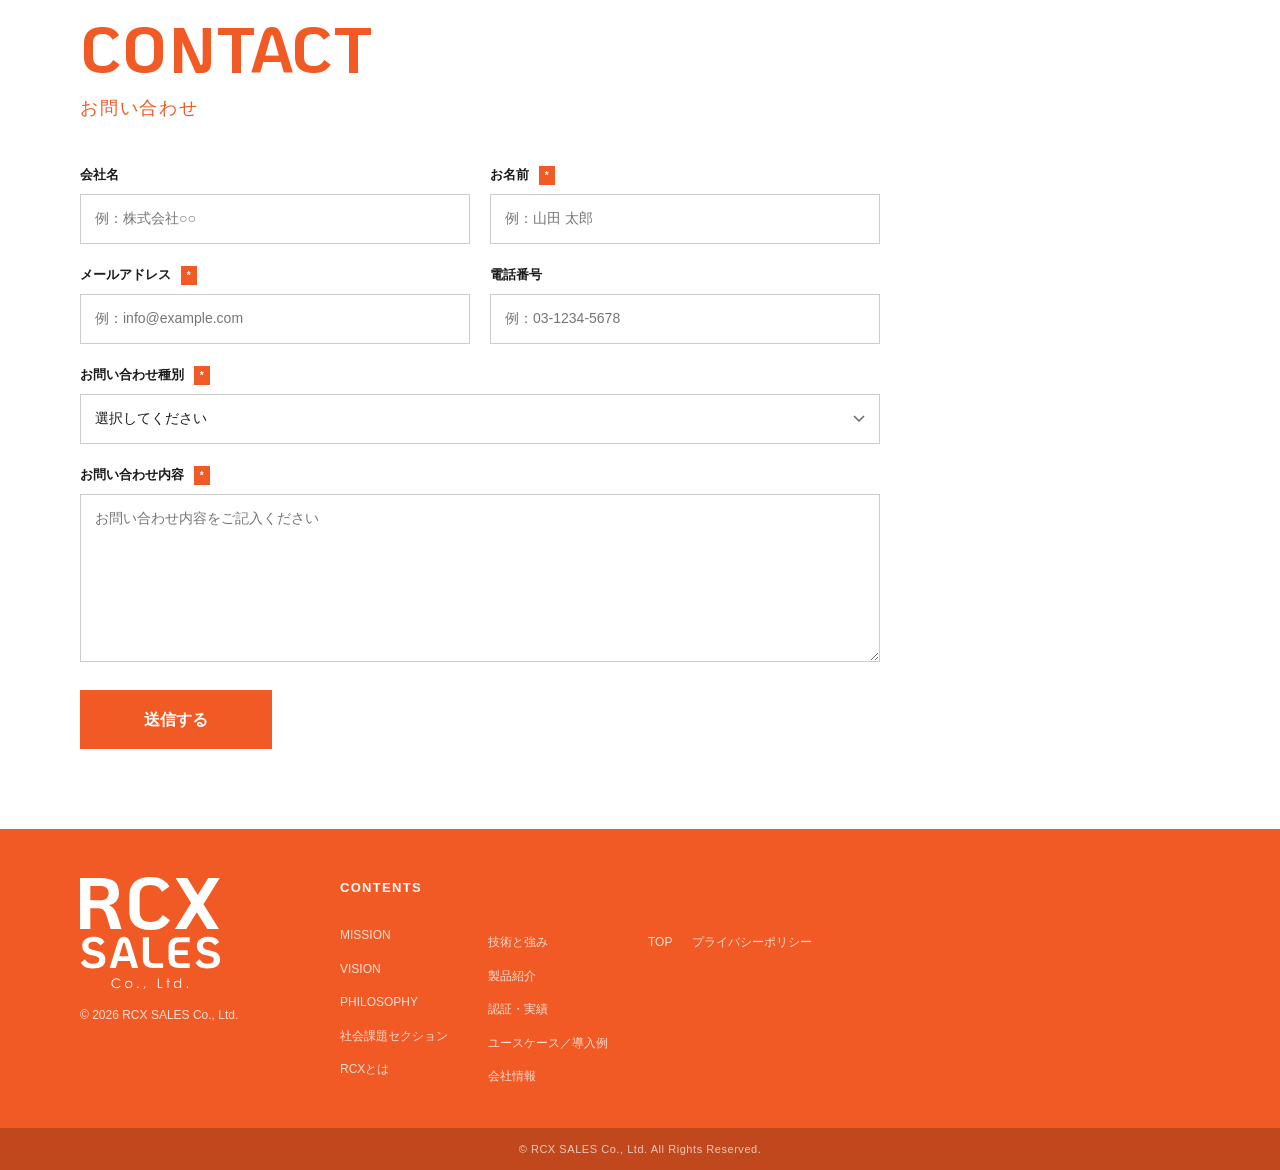
==== commit a8aab614: "Break social-issues headings like the comp, version the stylesheet URL The ?v= query forces browsers" ====
--- a/index.html
+++ b/index.html
@@ -101,7 +101,7 @@
   <link rel="stylesheet" href="https://cdn.jsdelivr.net/npm/swiper@11/swiper-bundle.min.css">
   <link rel="stylesheet" href="css/sanitize.css">
   <link rel="stylesheet" href="css/style.css">
-  <link rel="stylesheet" href="css/sections.css">
+  <link rel="stylesheet" href="css/sections.css?v=20260926">
 </head>
 <body>
 
@@ -242,15 +242,15 @@
     </div>
     <ol class="tx-social-list">
       <li class="tx-social-item">
-        <h3 class="tx-social-item-title"><span class="tx-social-num">1.</span>再発火を繰り返す新しい火災</h3>
+        <h3 class="tx-social-item-title"><span class="tx-social-num">1.</span>再発火を繰り返す<br class="tx-br-pc">新しい火災</h3>
         <p>一度消えたように見えても、再び燃え上がる。従来の消火理論では対応が難しい火災です。</p>
       </li>
       <li class="tx-social-item">
-        <h3 class="tx-social-item-title"><span class="tx-social-num">2.</span>炎よりも危険な「有毒ガス」</h3>
+        <h3 class="tx-social-item-title"><span class="tx-social-num">2.</span>炎よりも危険な<br class="tx-br-pc">「有毒ガス」</h3>
         <p>燃焼時に発生するガスは、人命に直接的な危険をもたらします。</p>
       </li>
       <li class="tx-social-item">
-        <h3 class="tx-social-item-title"><span class="tx-social-num">3.</span>世界共通の社会課題へ</h3>
+        <h3 class="tx-social-item-title"><span class="tx-social-num">3.</span>世界共通の<br class="tx-br-pc">社会課題へ</h3>
         <p>日本国内でも、バッテリー火災は年々増加傾向にあります。EV・ESS・データセンター火災は、もはや一国の問題ではありません。</p>
       </li>
     </ol>
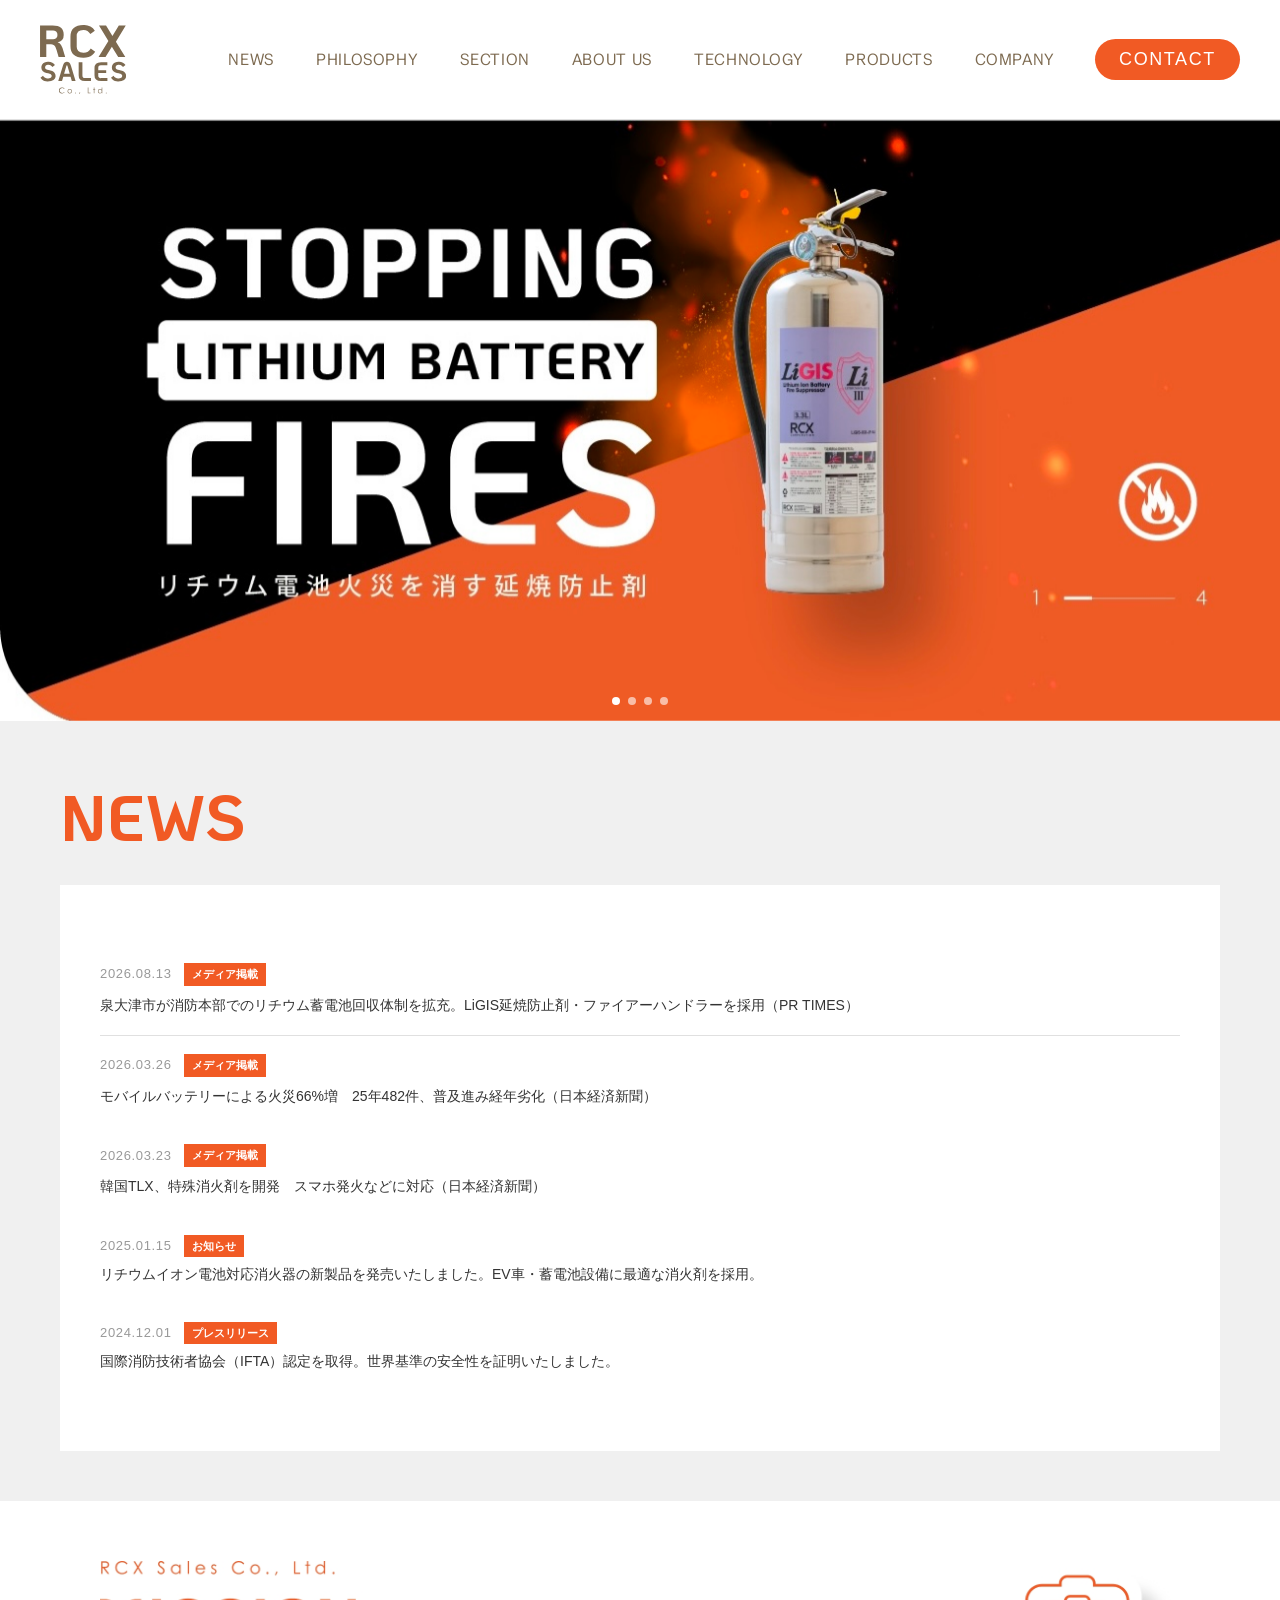
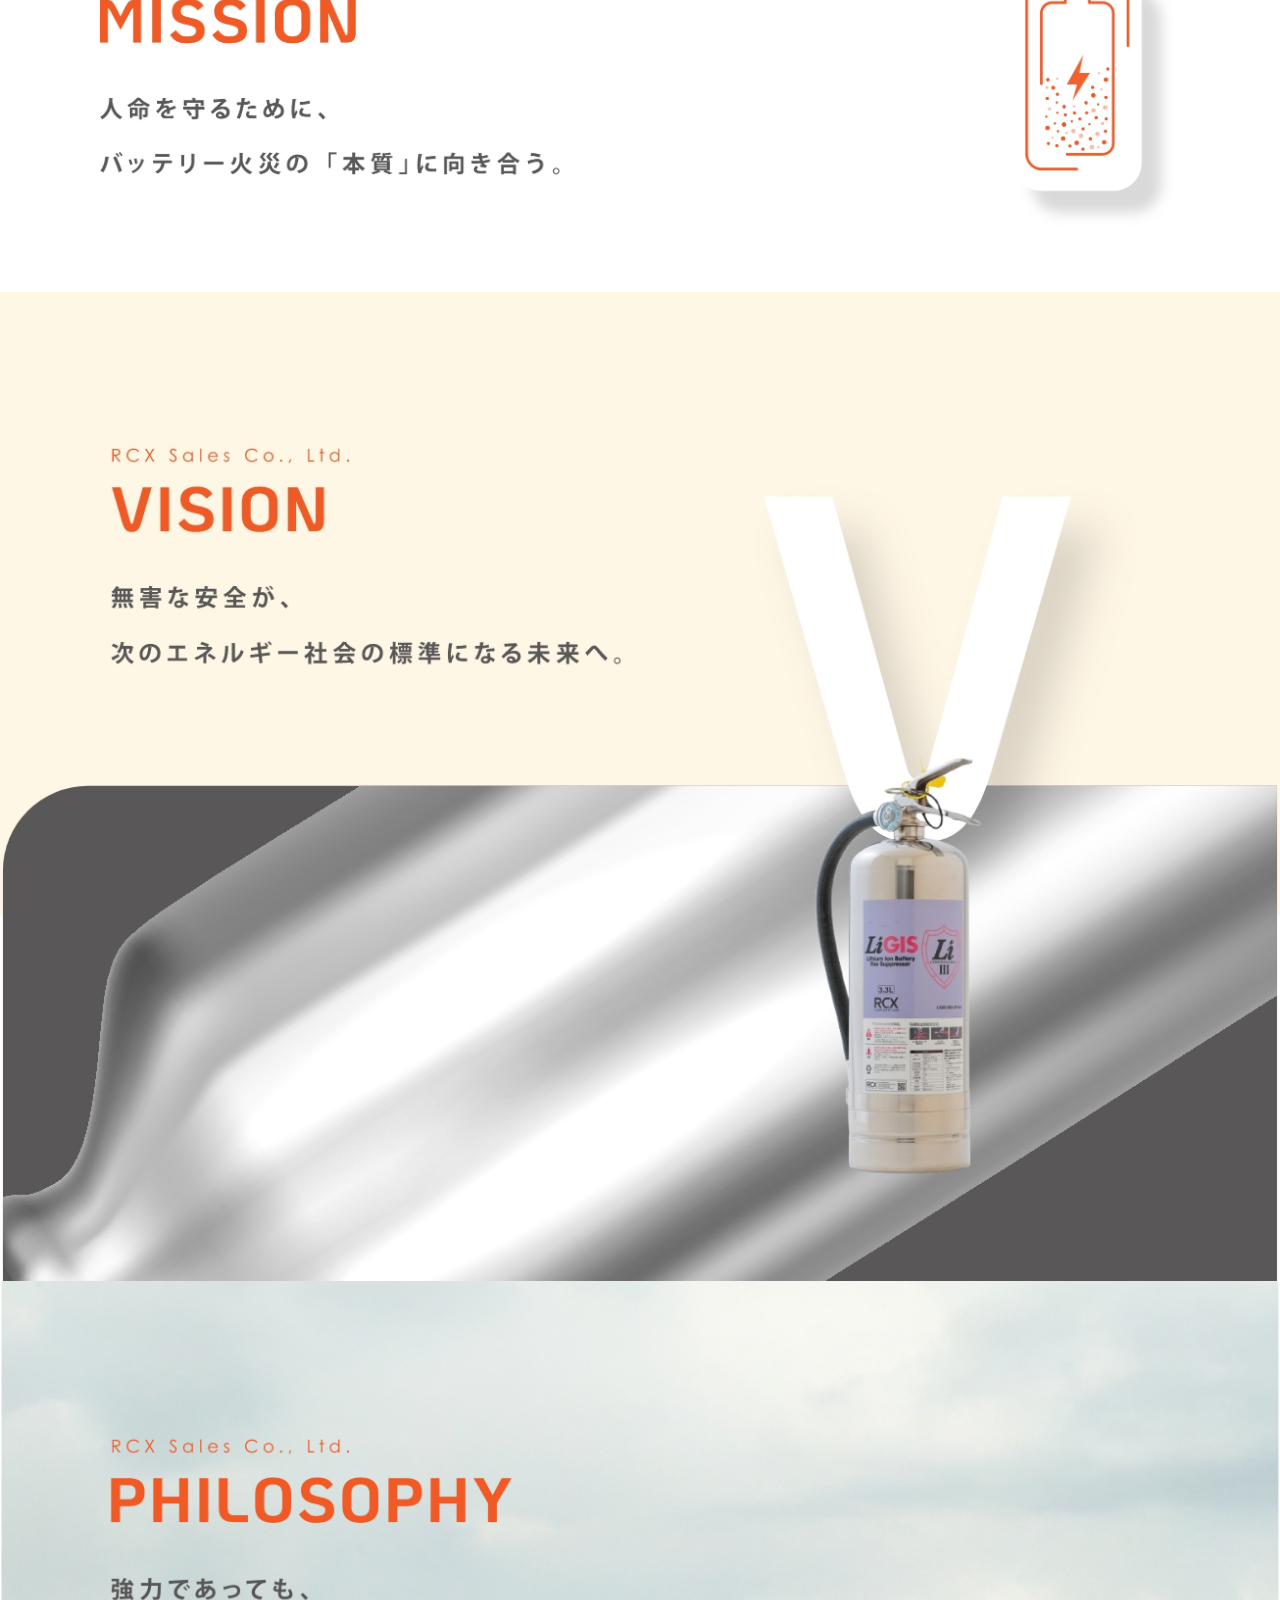
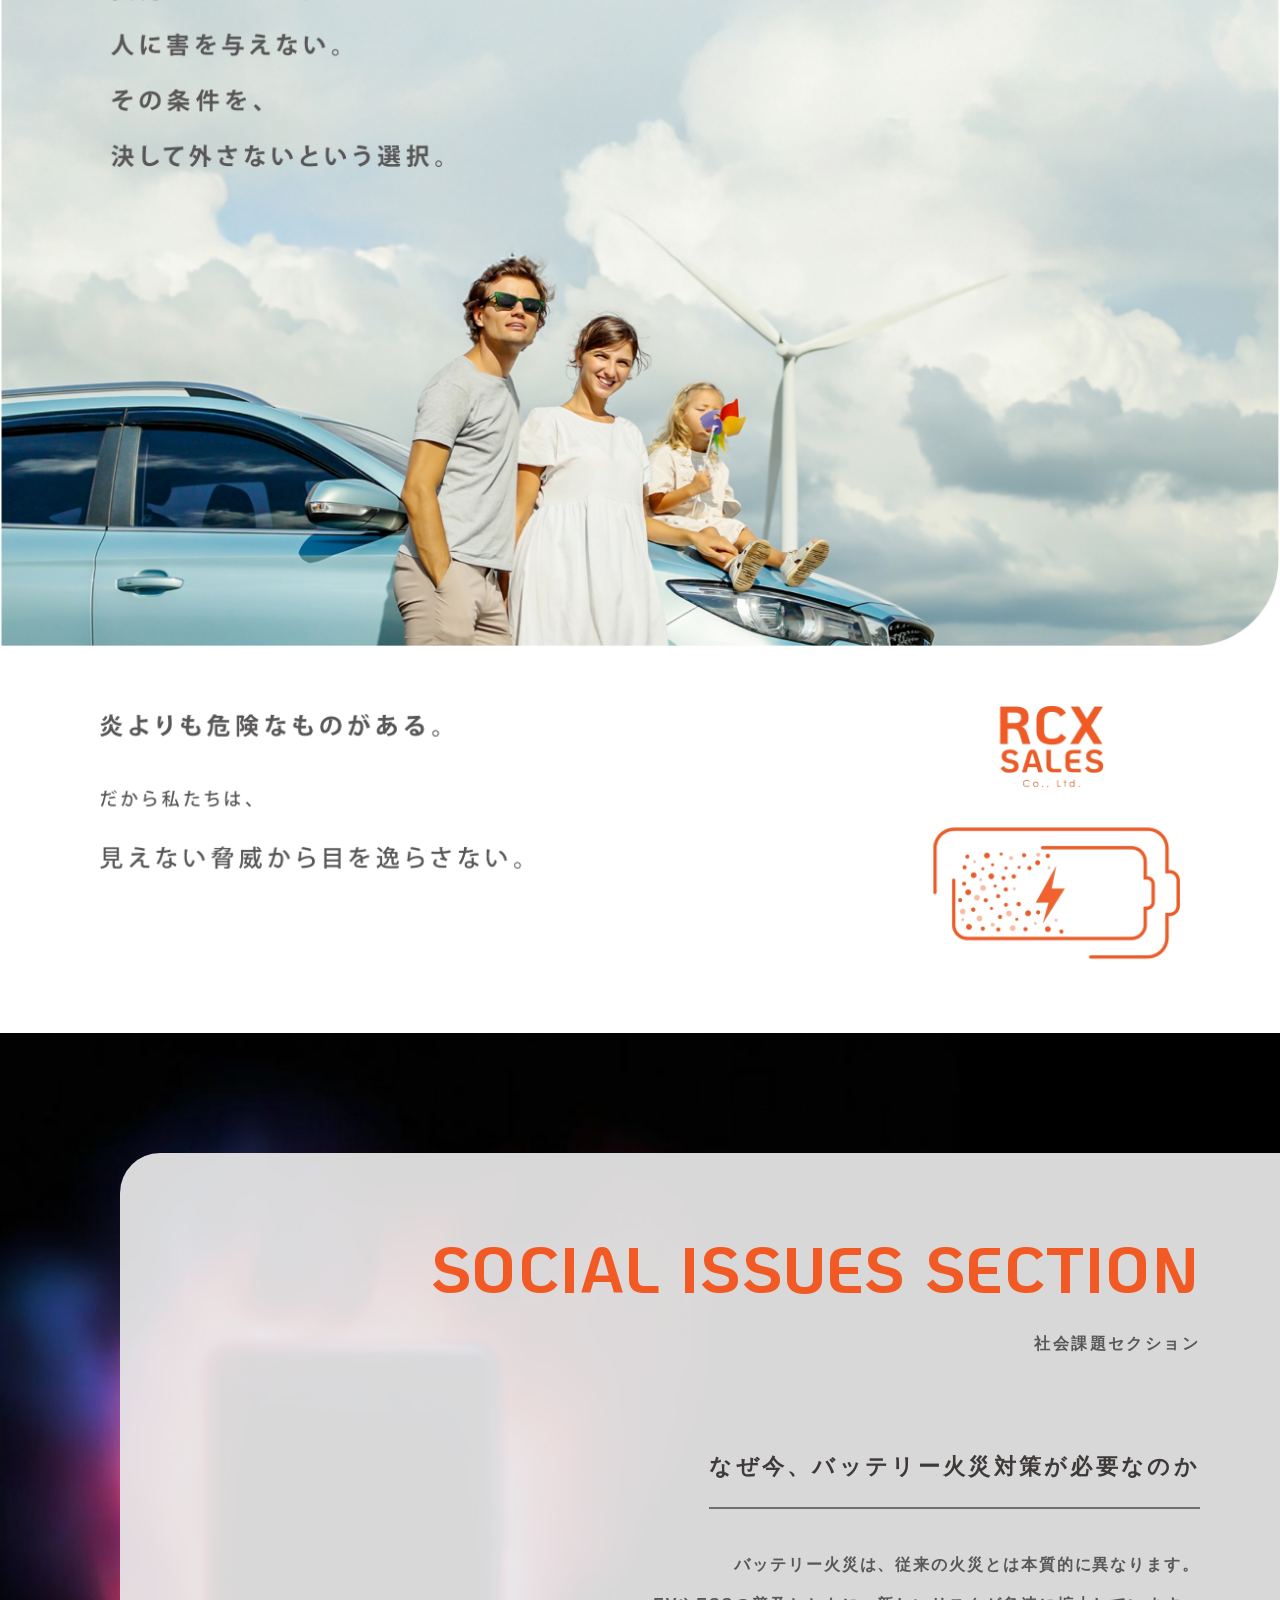
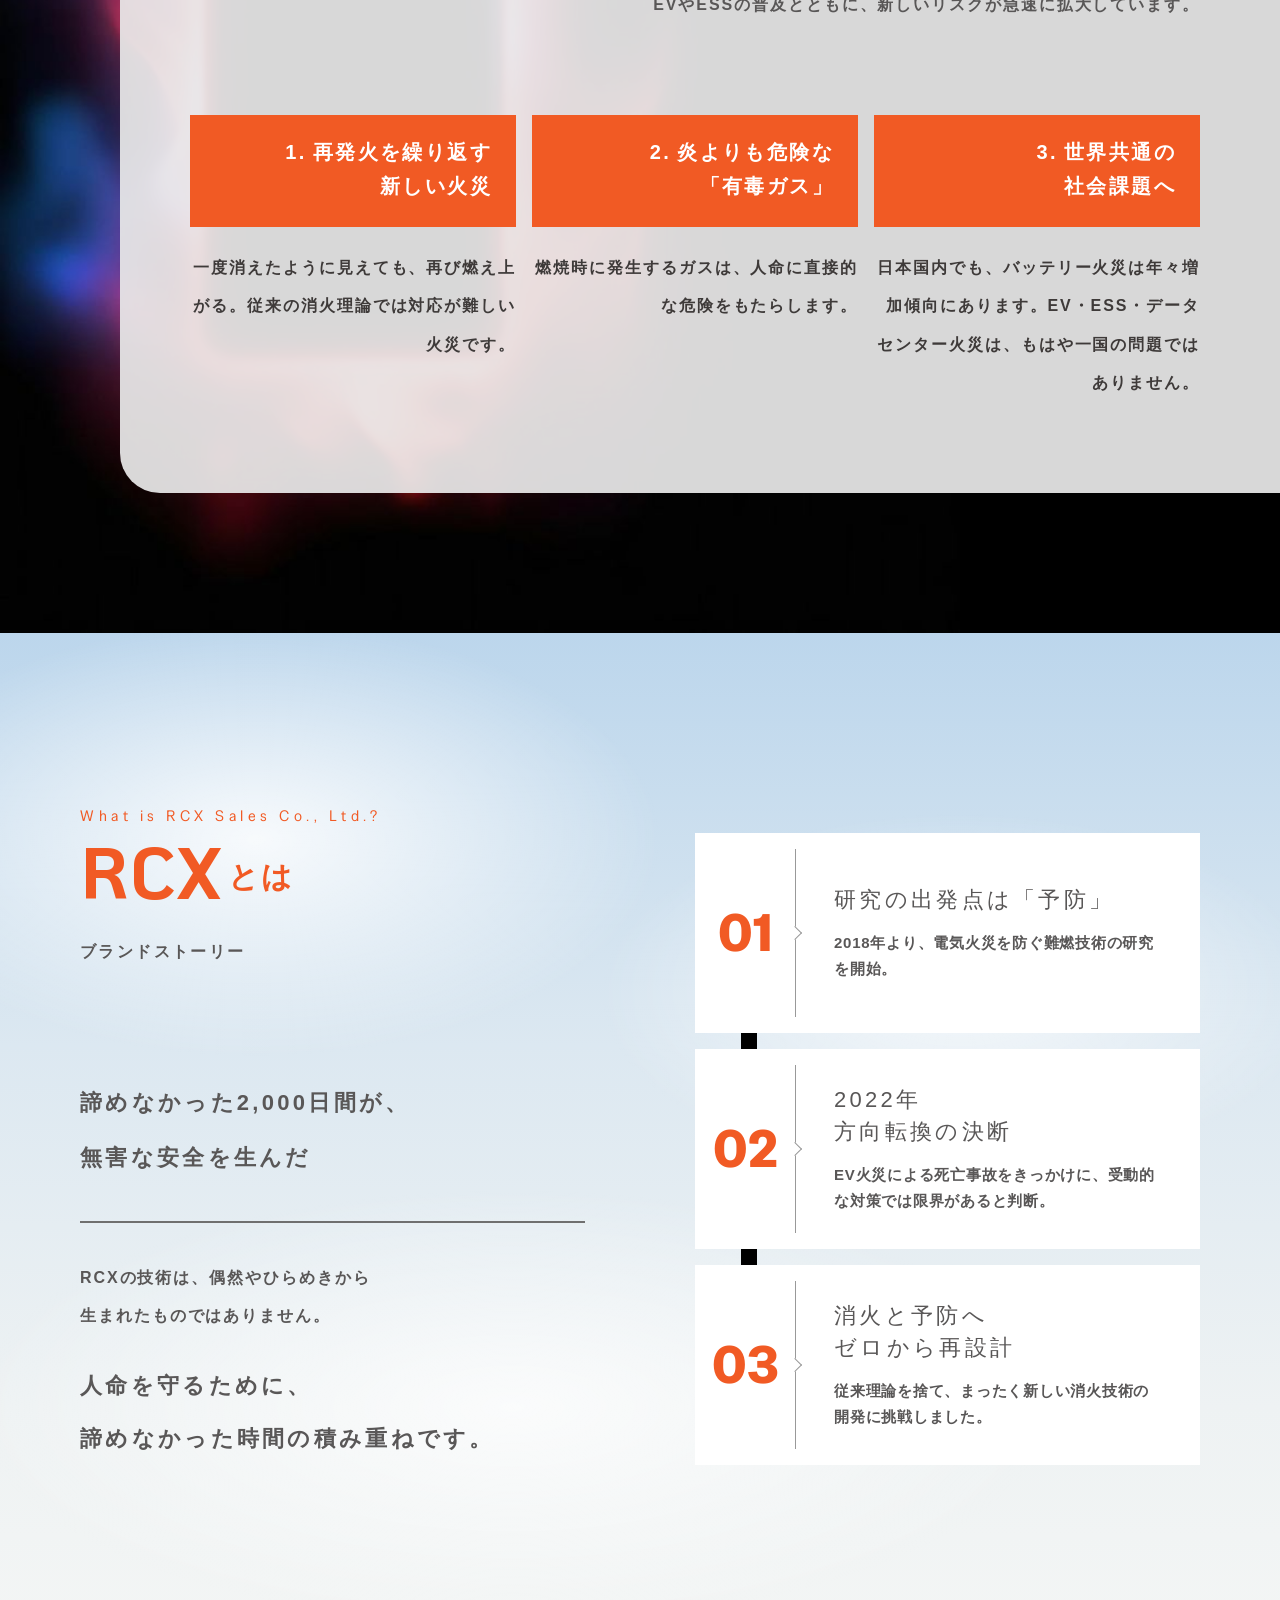
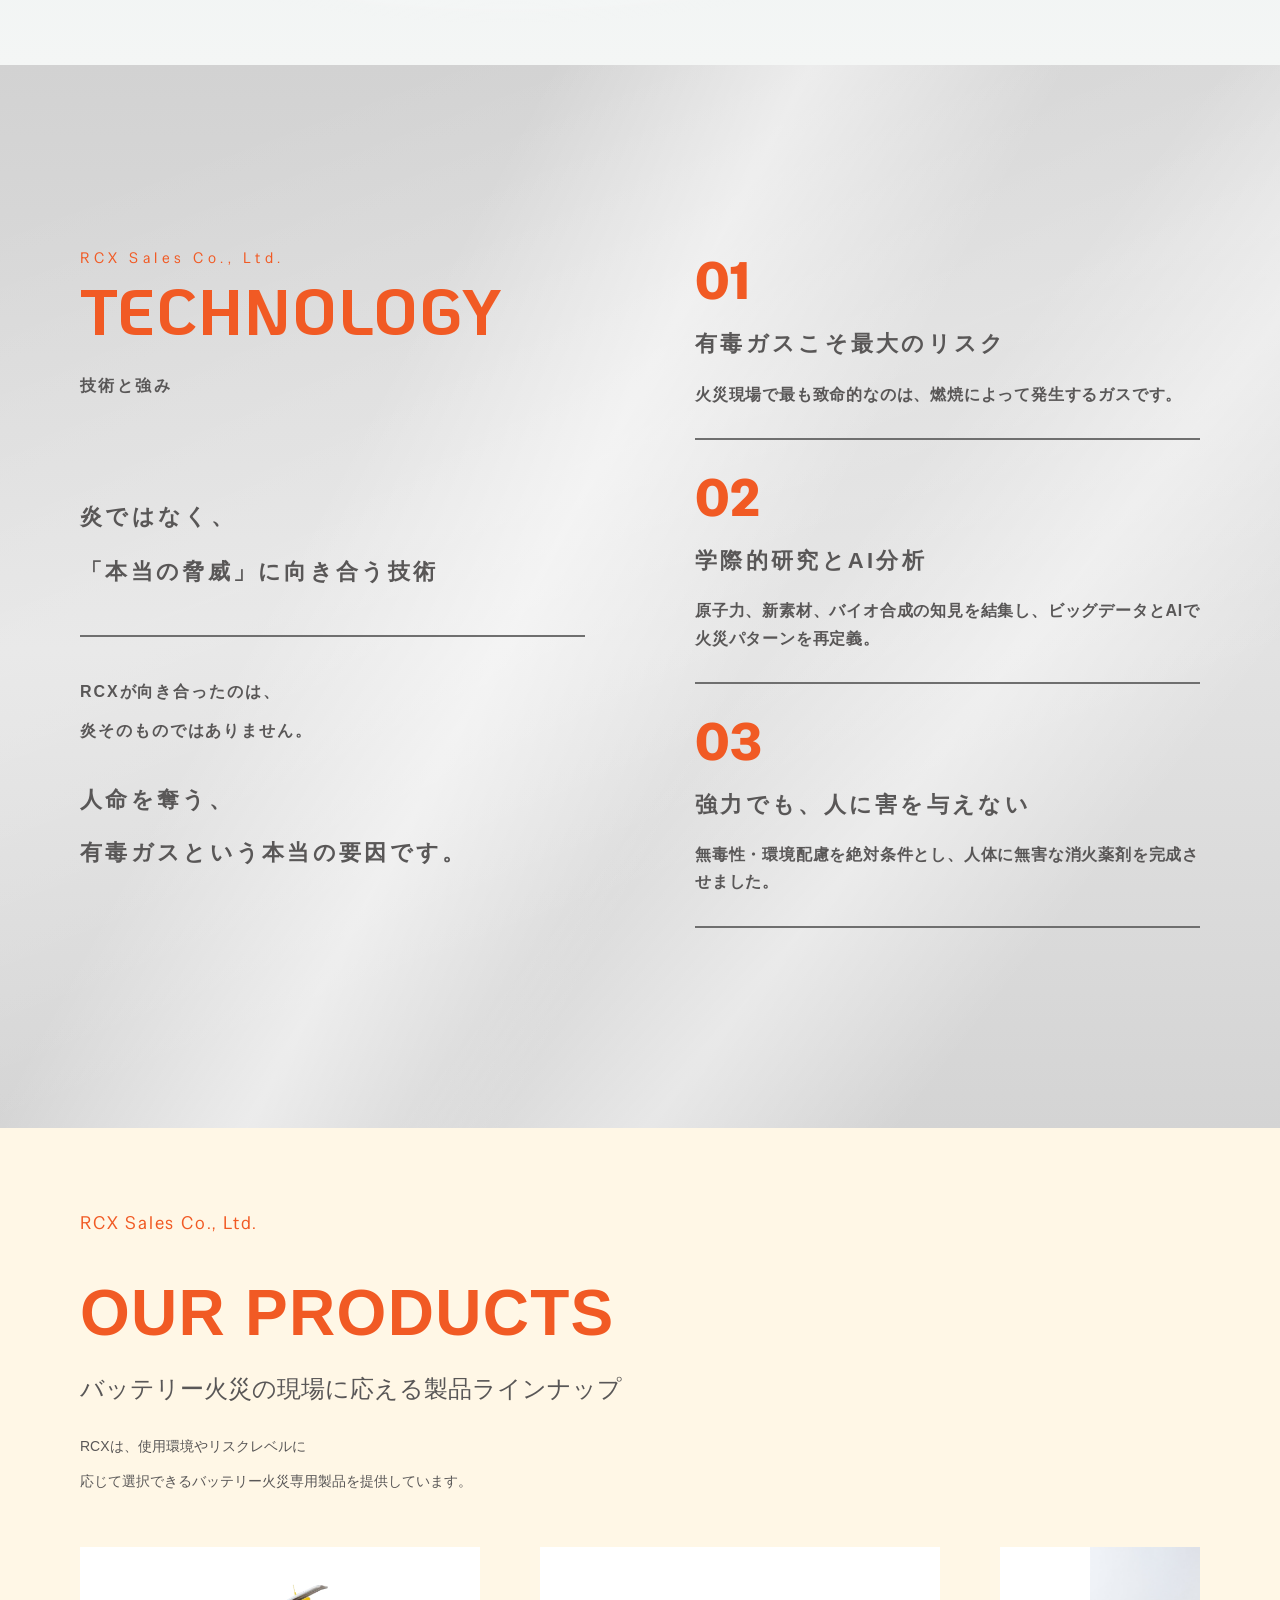
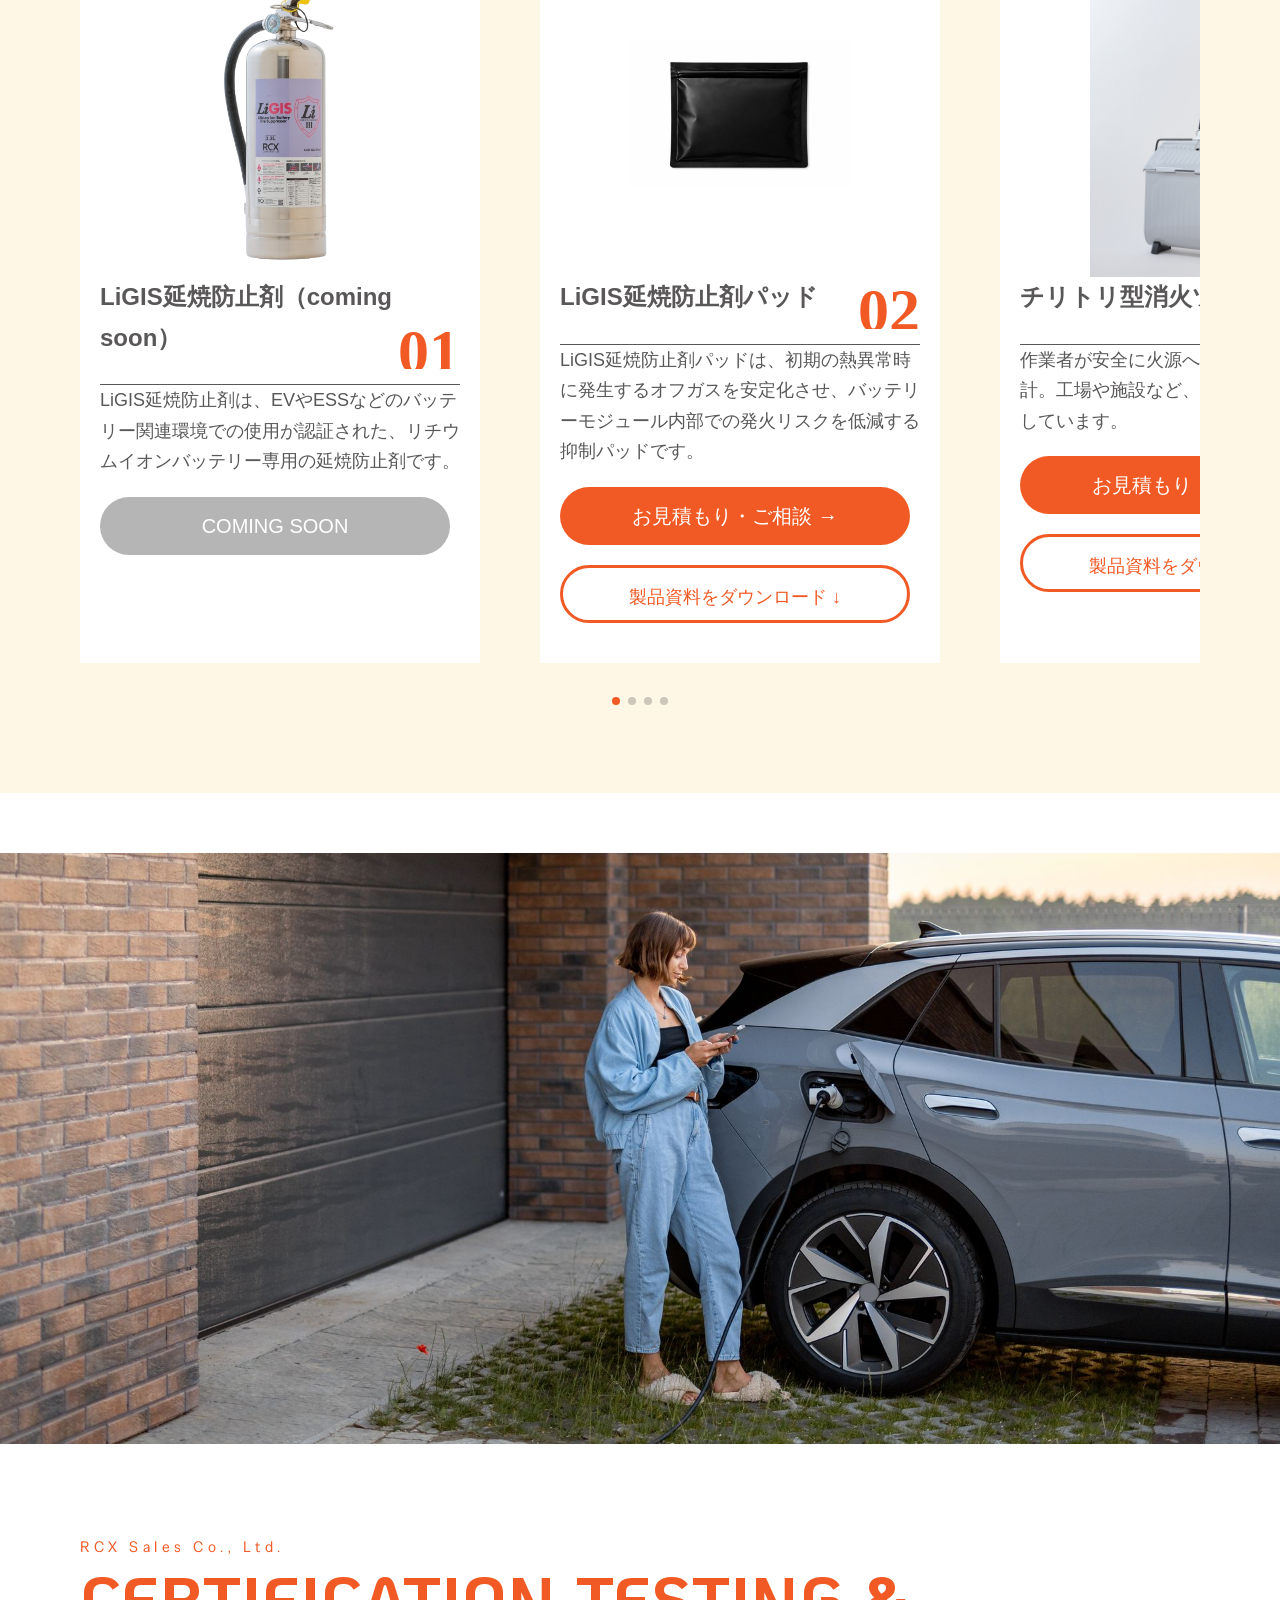
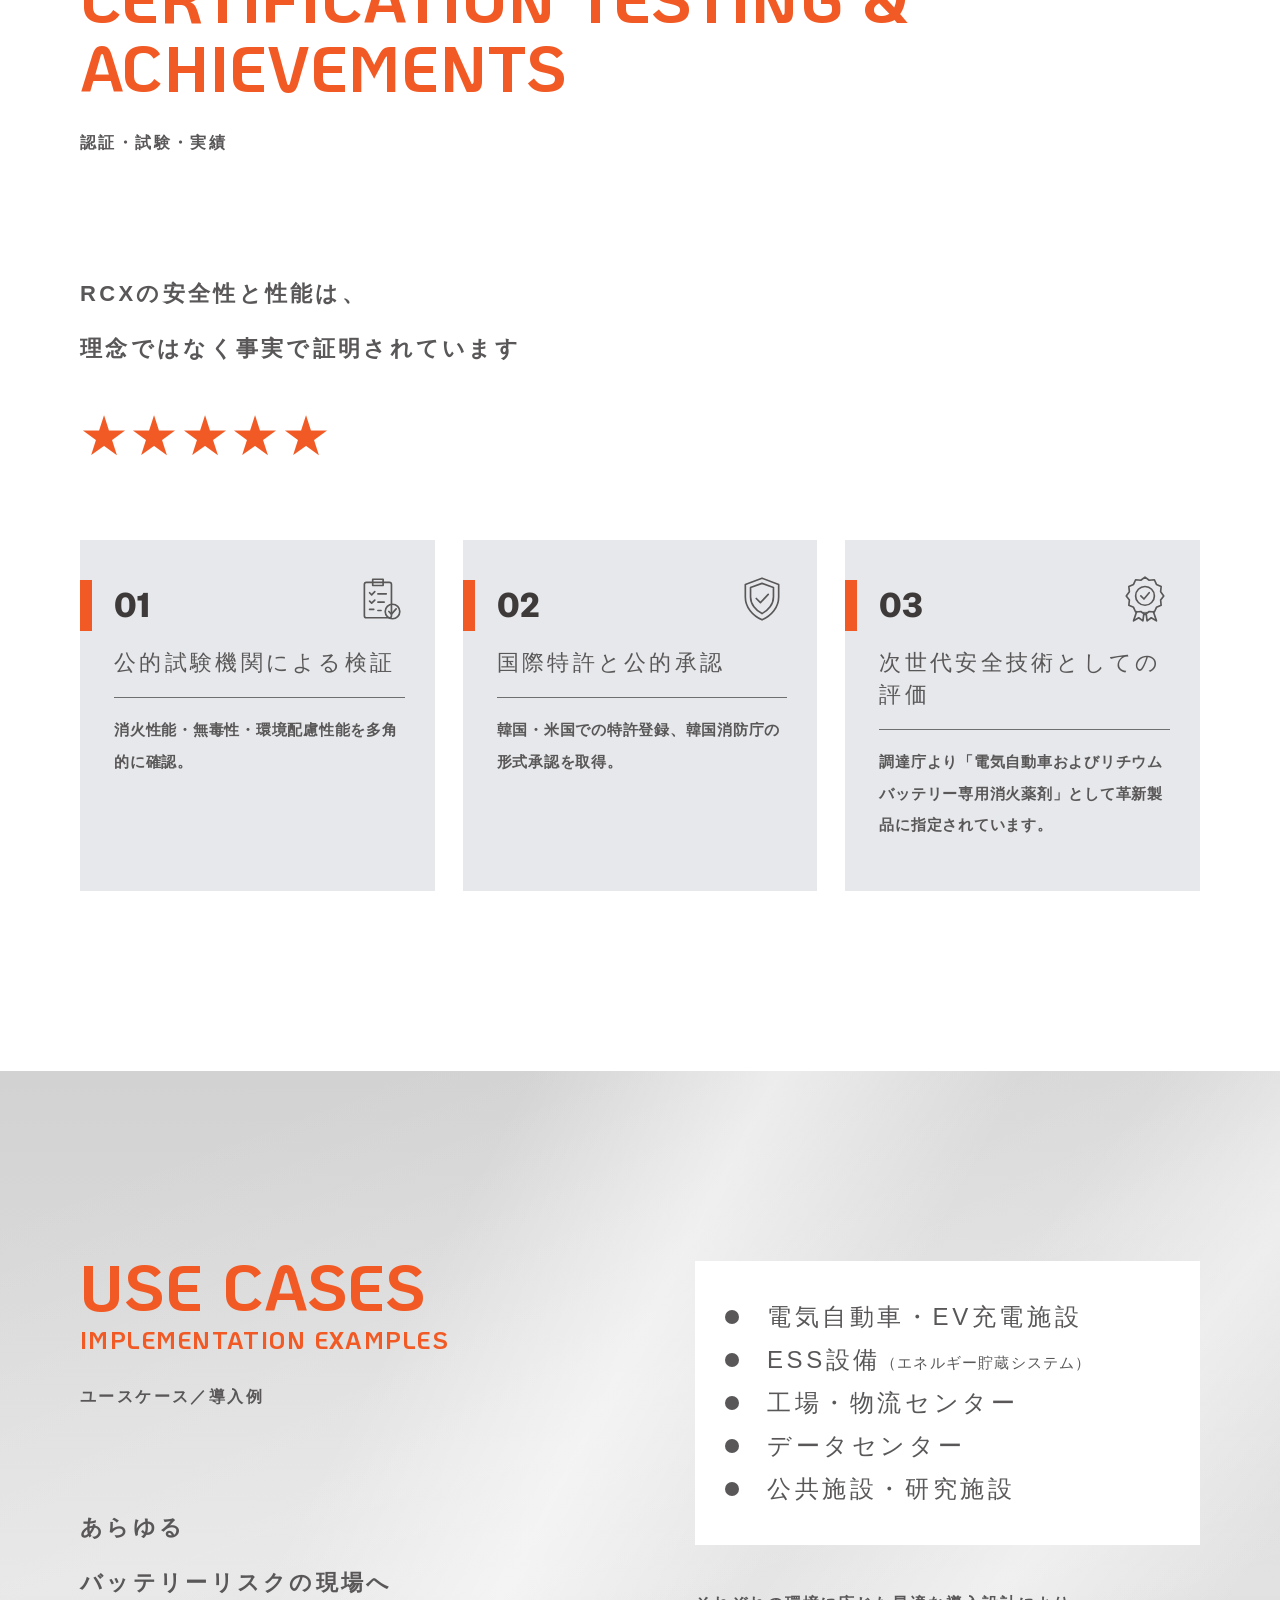
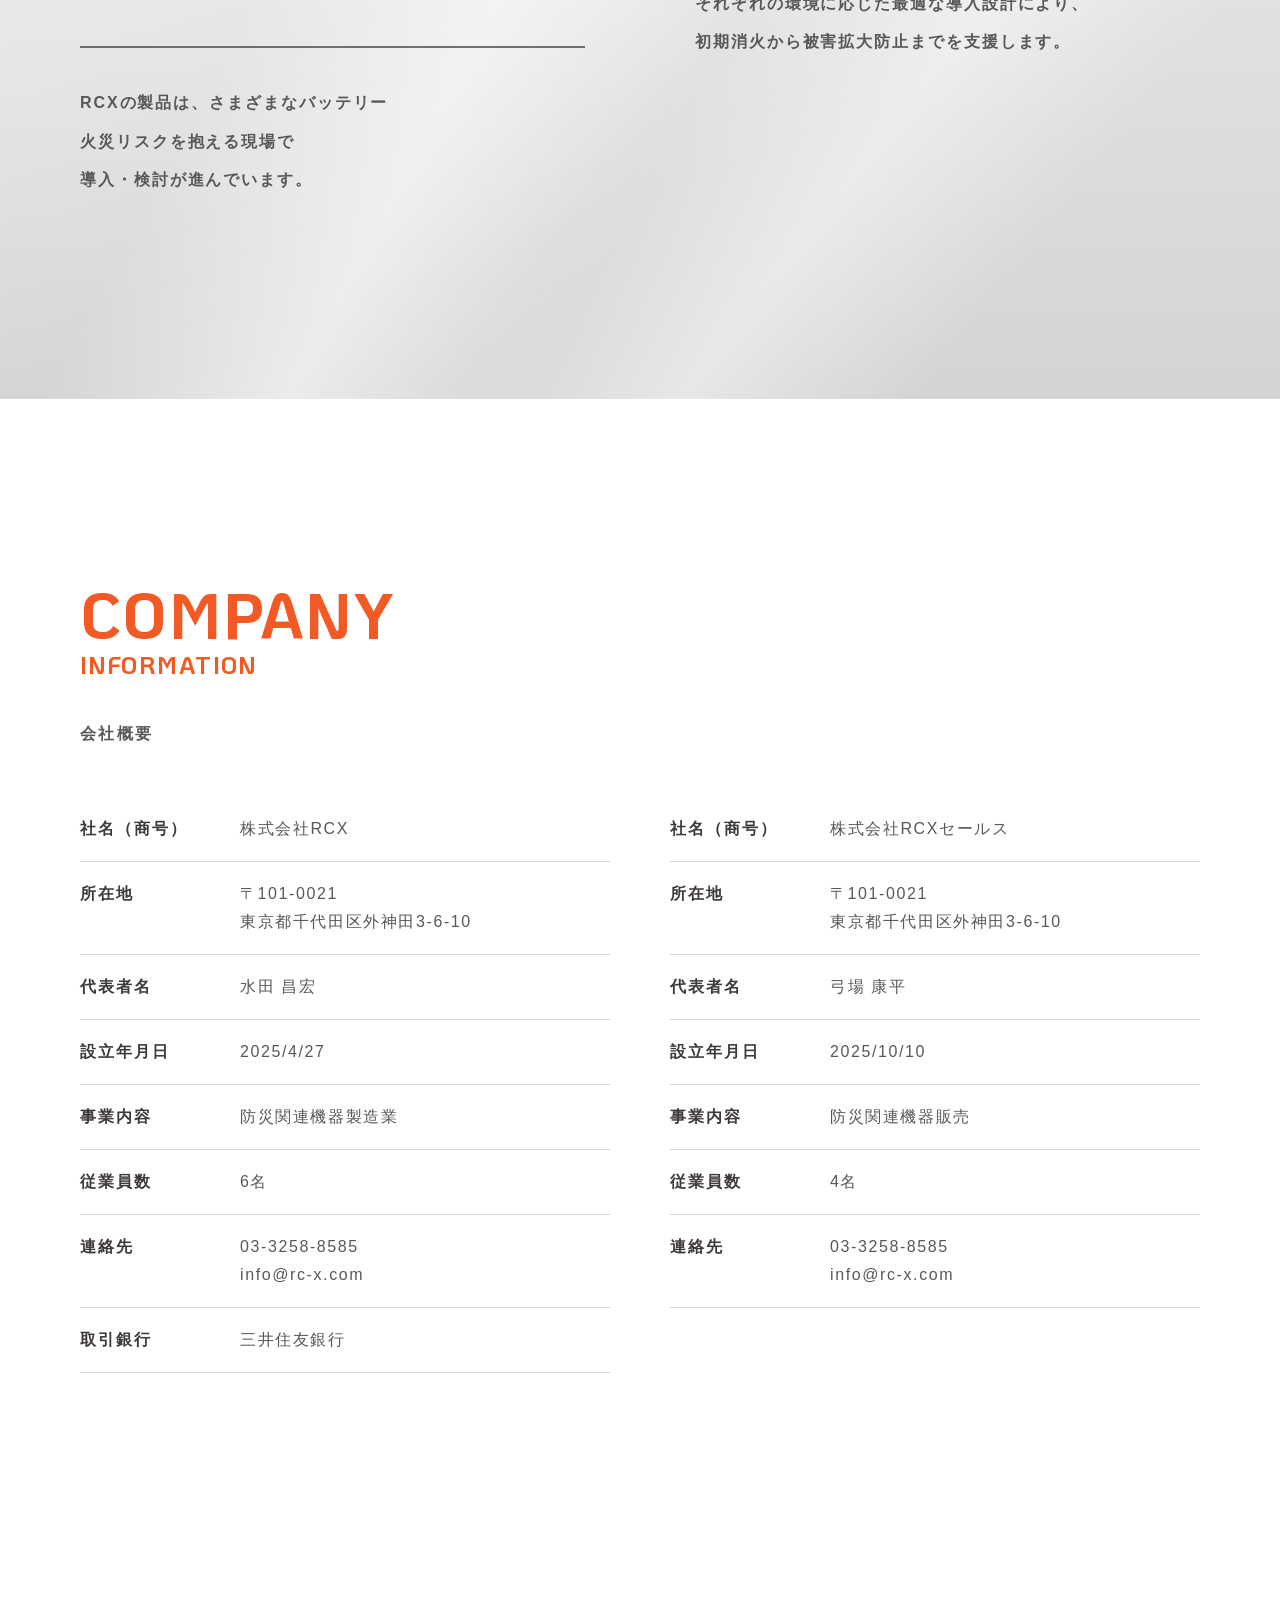
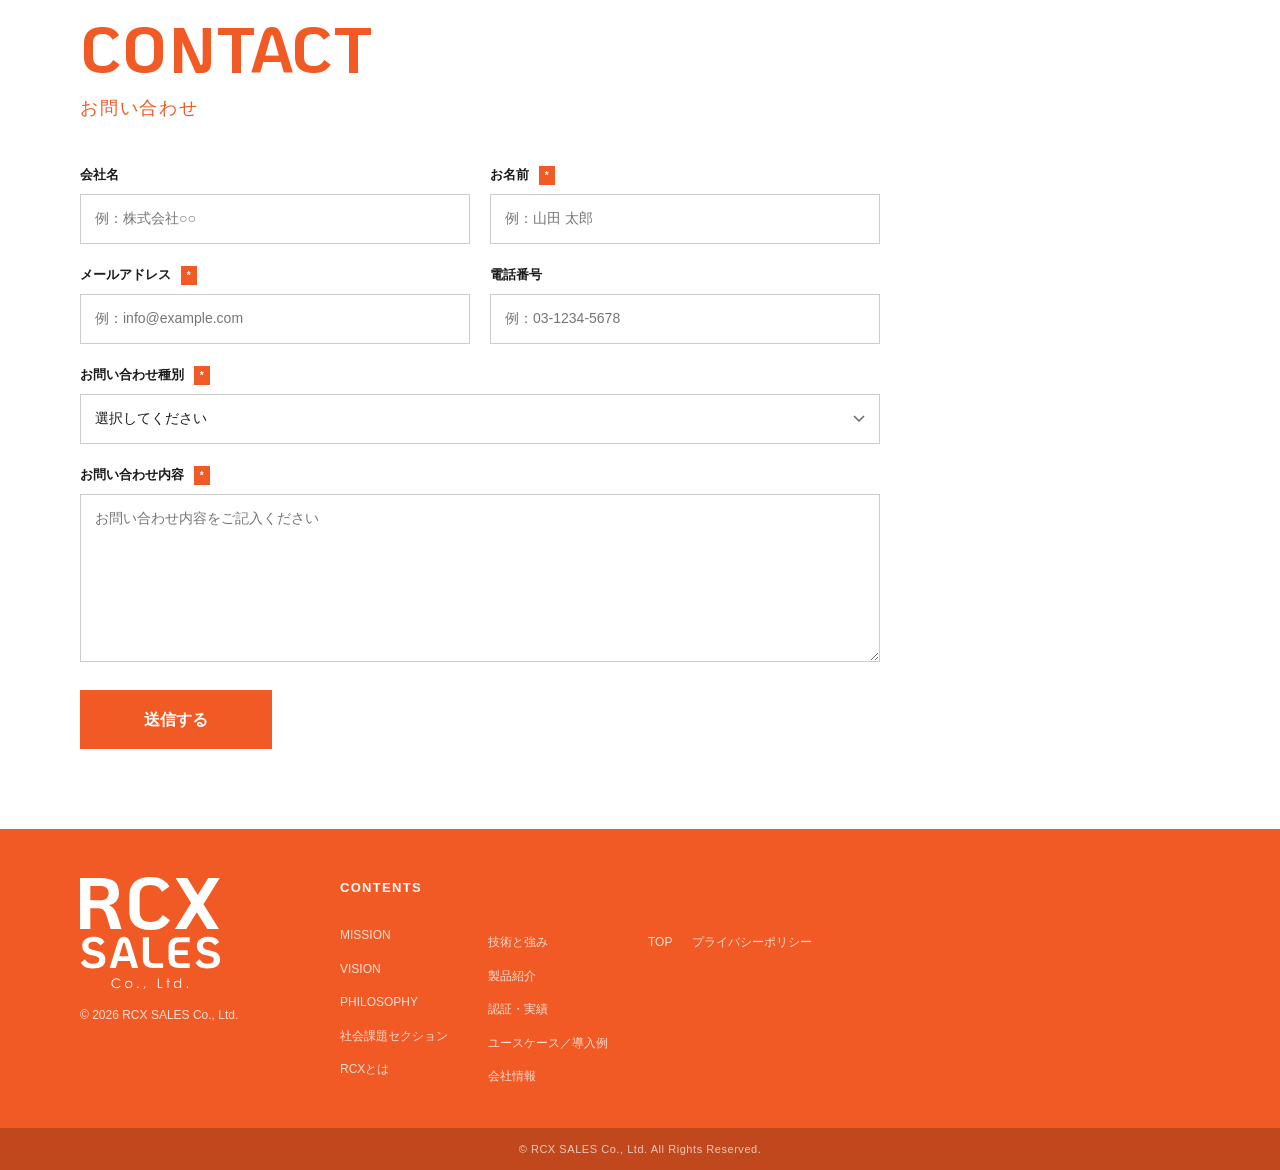
==== commit fe083048: "Set LiGIS card 01 to coming soon Remove the quote and brochure buttons from card 01, label it coming" ====
--- a/index.html
+++ b/index.html
@@ -72,25 +72,6 @@
     }
   }
   </script>
-  <script type="application/ld+json">
-  {
-    "@context": "https://schema.org",
-    "@type": "Product",
-    "name": "LiGIS延焼防止剤",
-    "description": "EVやESSなどのバッテリー関連環境での使用が認証されたリチウムイオンバッテリー専用の延焼防止剤",
-    "brand": {
-      "@type": "Brand",
-      "name": "RCX SALES"
-    },
-    "manufacturer": {
-      "@type": "Organization",
-      "name": "株式会社RCX"
-    },
-    "category": "バッテリー火災消火製品",
-    "url": "https://rcx-service.com/#products",
-    "image": "https://rcx-service.com/images/syouhin_1.png"
-  }
-  </script>
 
   <!-- Google Fonts -->
   <link rel="preconnect" href="https://fonts.googleapis.com">
@@ -136,6 +117,7 @@
 
   <!-- ========== FV ========== -->
   <section class="fv" id="fv">
+    <h1 class="tx-visually-hidden">STOPPING LITHIUM BATTERY FIRES リチウム電池火災を消す延焼防止剤｜株式会社RCX</h1>
     <div class="swiper fv-swiper">
       <div class="swiper-wrapper">
         <div class="swiper-slide">
@@ -346,15 +328,14 @@
             </div>
             <div class="product-body">
               <div class="product-name-row">
-                <h3 class="product-name">LiGIS延焼防止剤</h3>
+                <h3 class="product-name">LiGIS延焼防止剤（coming soon）</h3>
                 <span class="product-num">01</span>
               </div>
               <p class="product-desc">
                 LiGIS延焼防止剤は、EVやESSなどのバッテリー関連環境での使用が認証された、リチウムイオンバッテリー専用の延焼防止剤です。
               </p>
               <div class="product-btns">
-                <a href="#contact" class="btn-product-main" onclick="setContactCategory('お見積もり')">お見積もり・ご相談 <span>→</span></a>
-                <a href="#" class="btn-product-sub" onclick="openDownloadModal(event)">製品資料をダウンロード <span>↓</span></a>
+                <span class="btn-product-main" style="background-color:#B5B5B5;cursor:default;" aria-disabled="true">COMING SOON</span>
               </div>
             </div>
           </div>
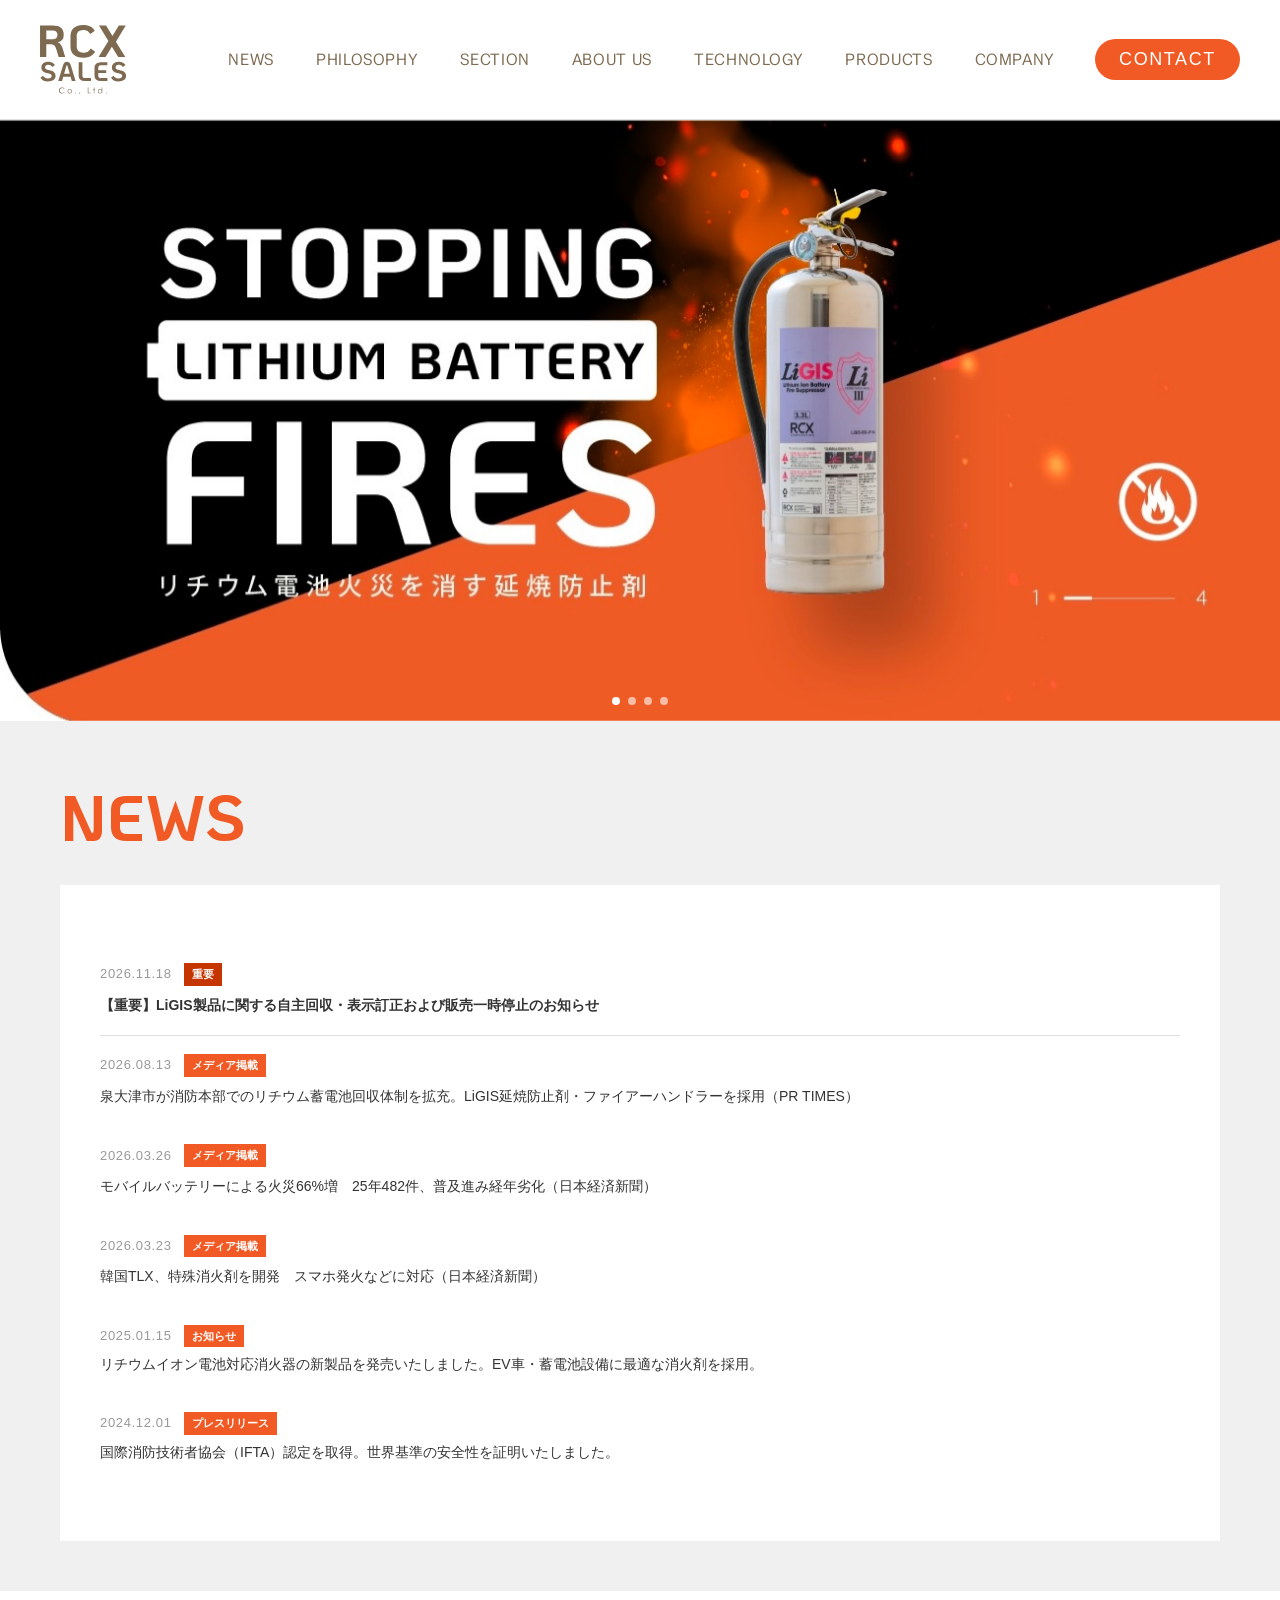
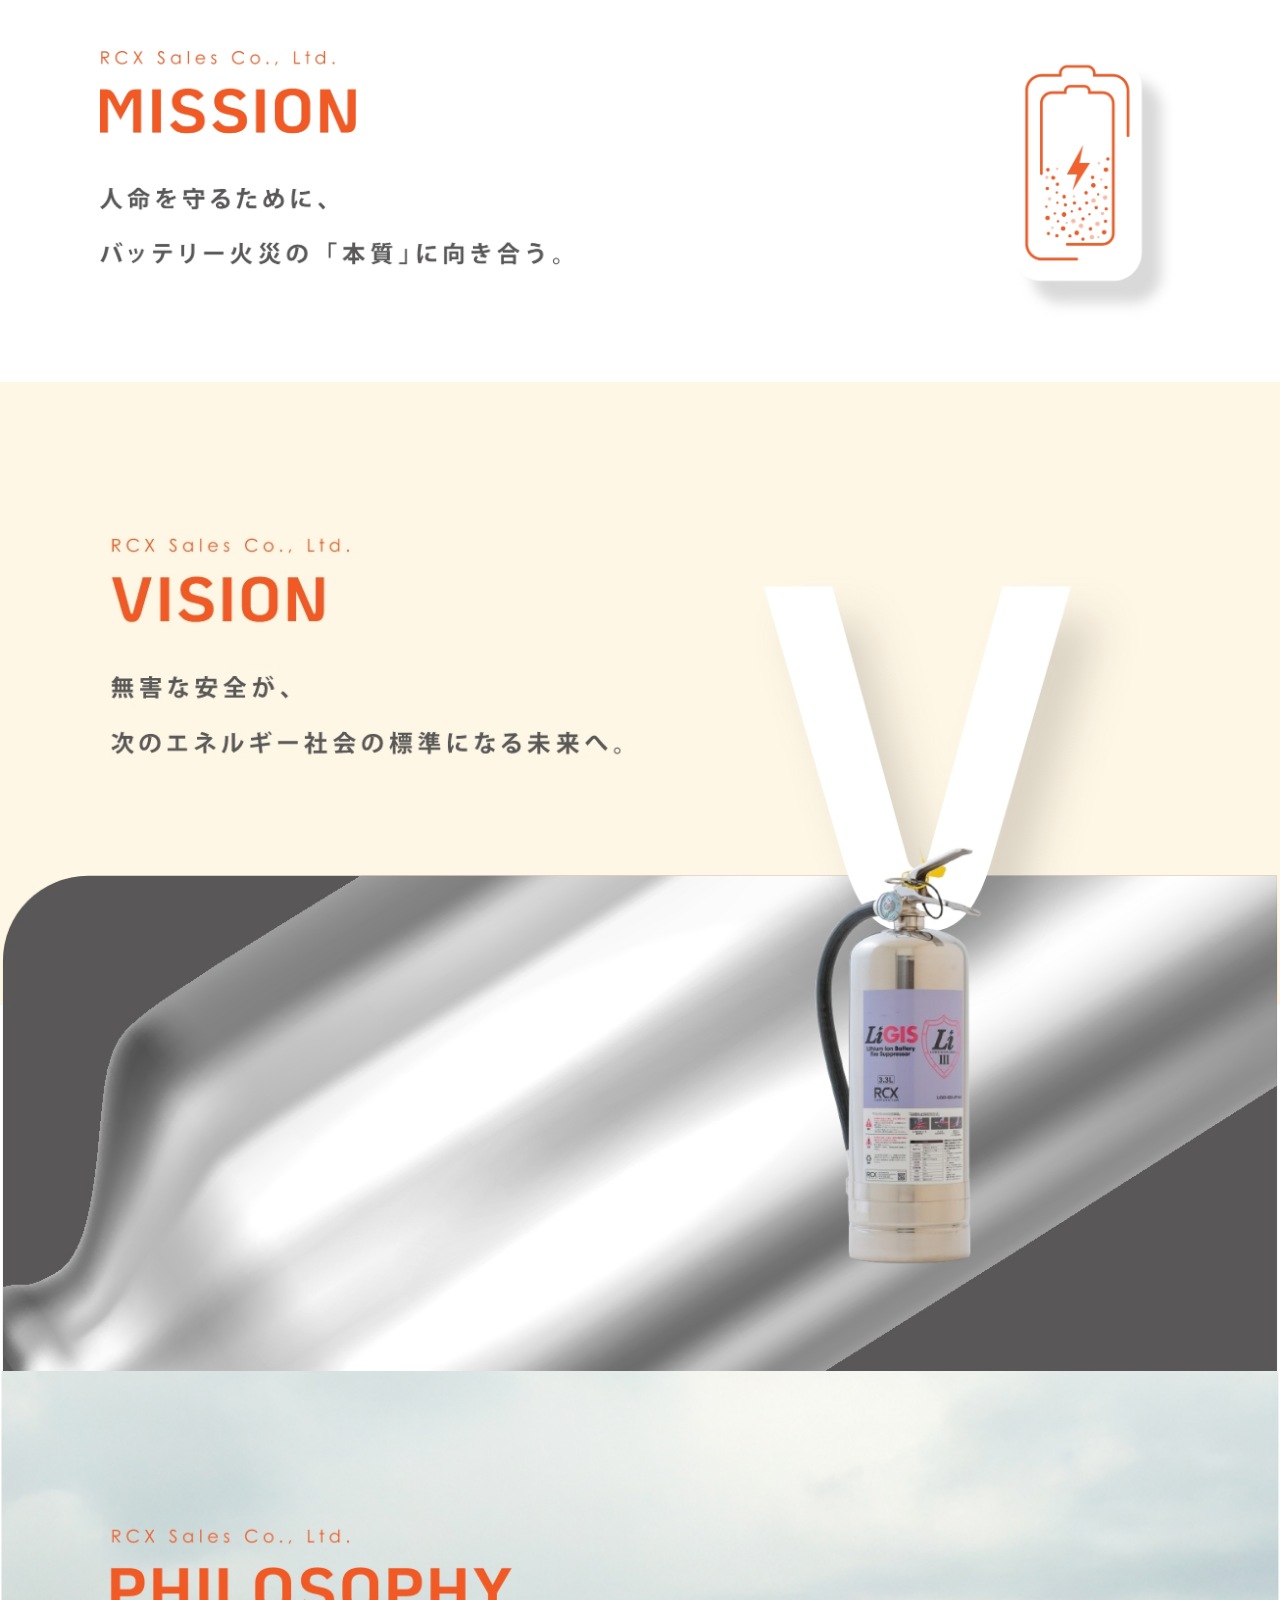
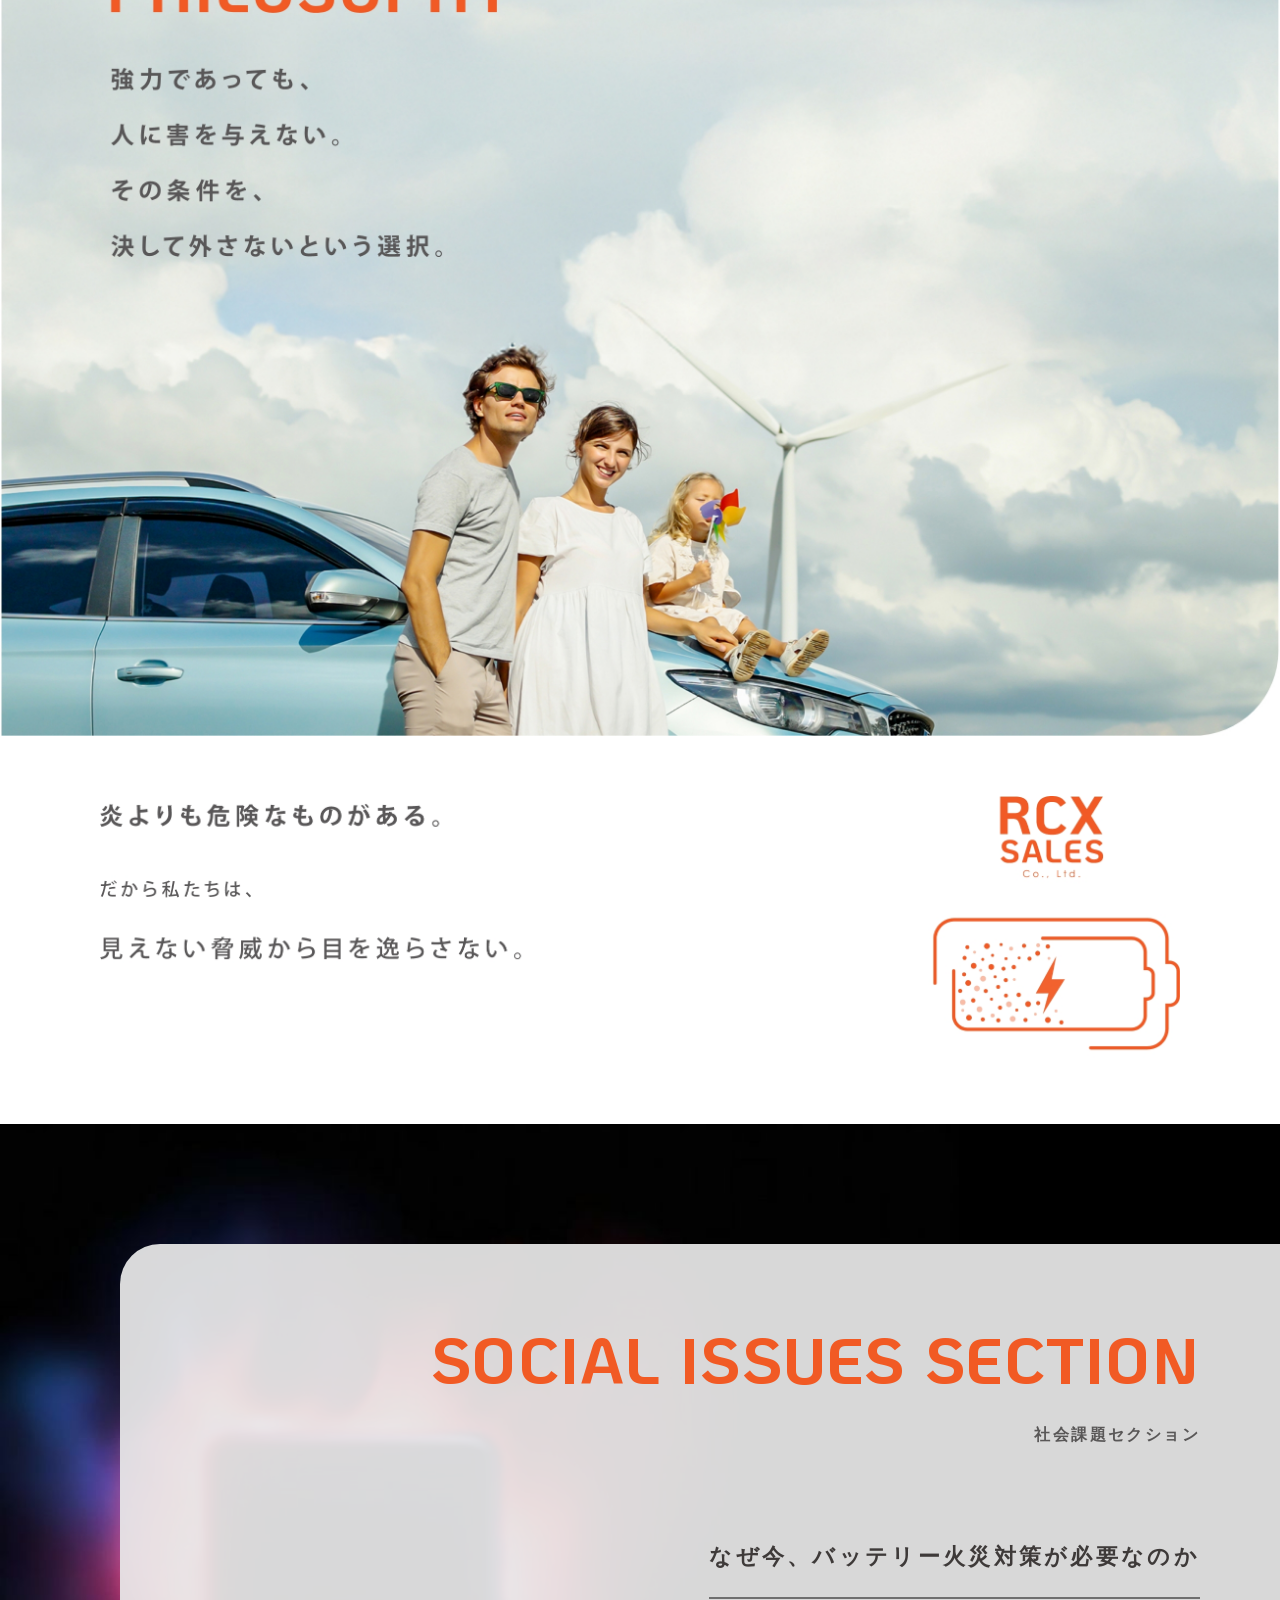
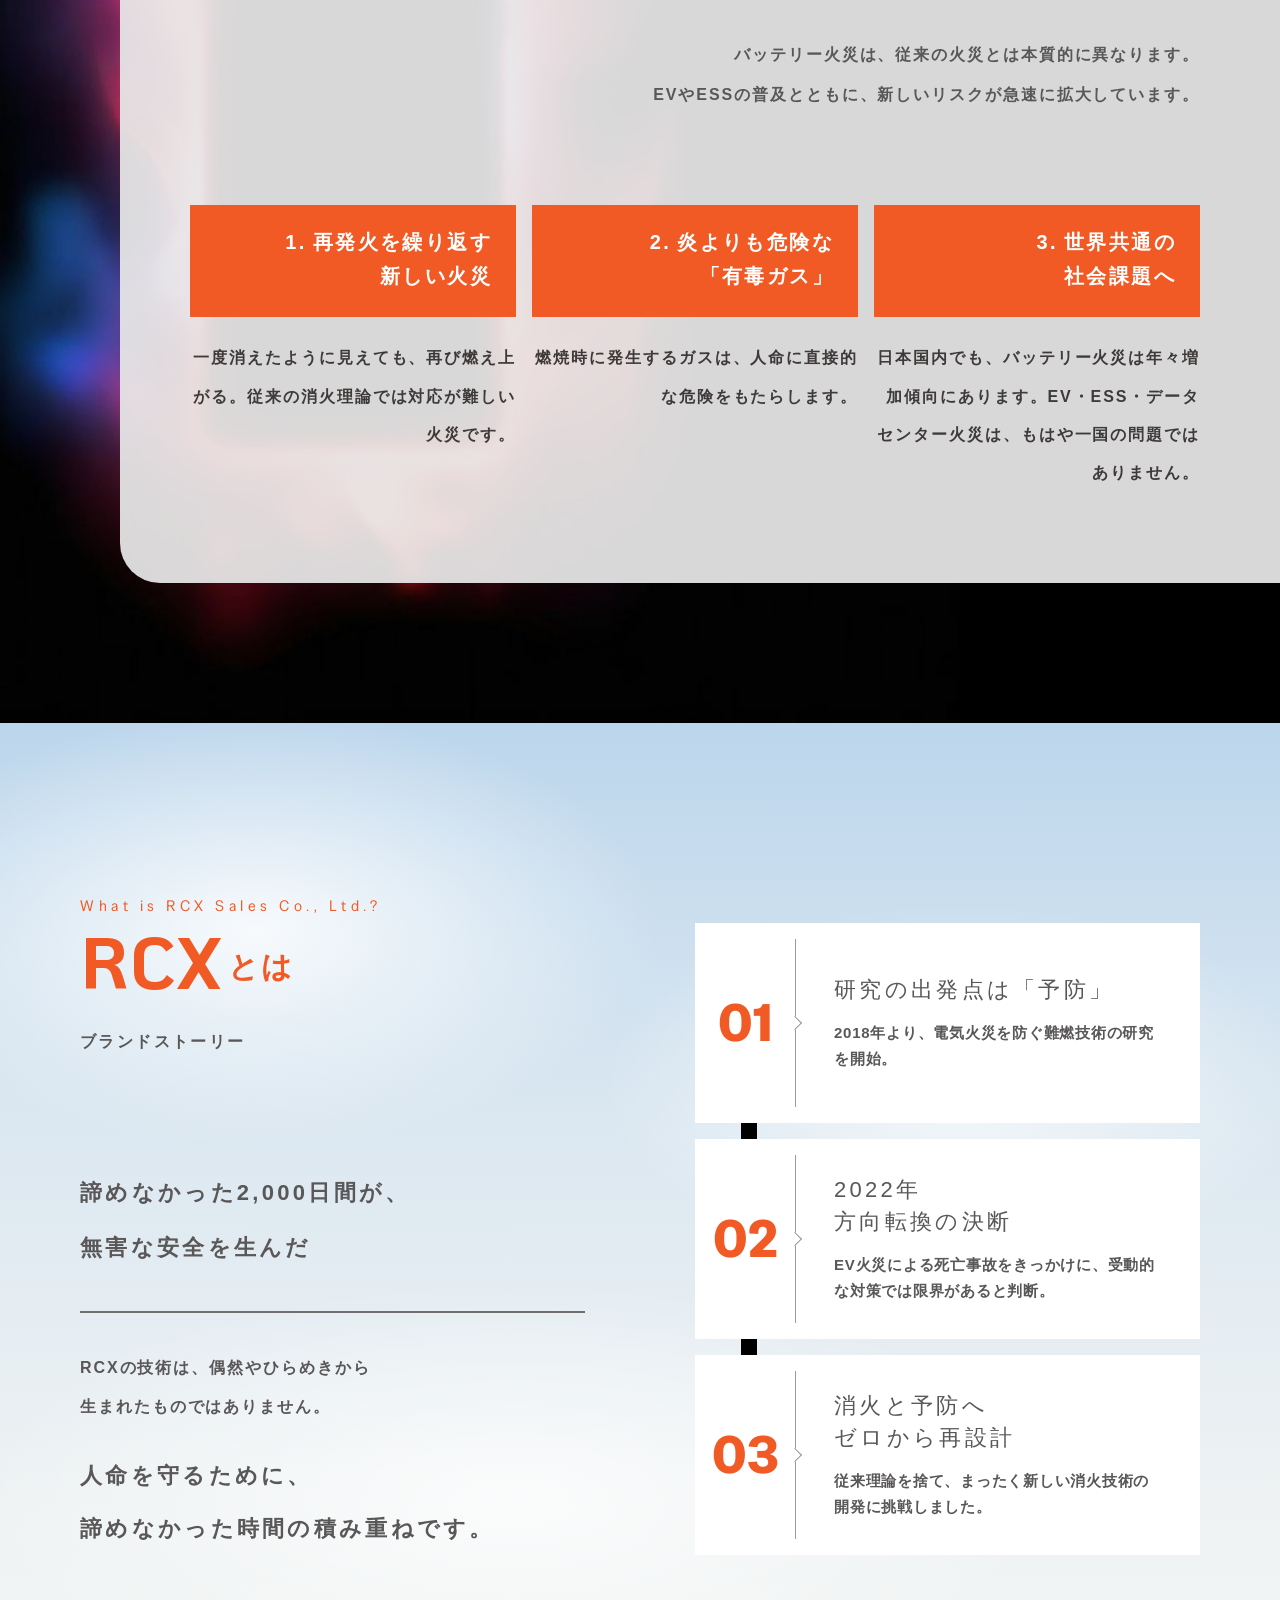
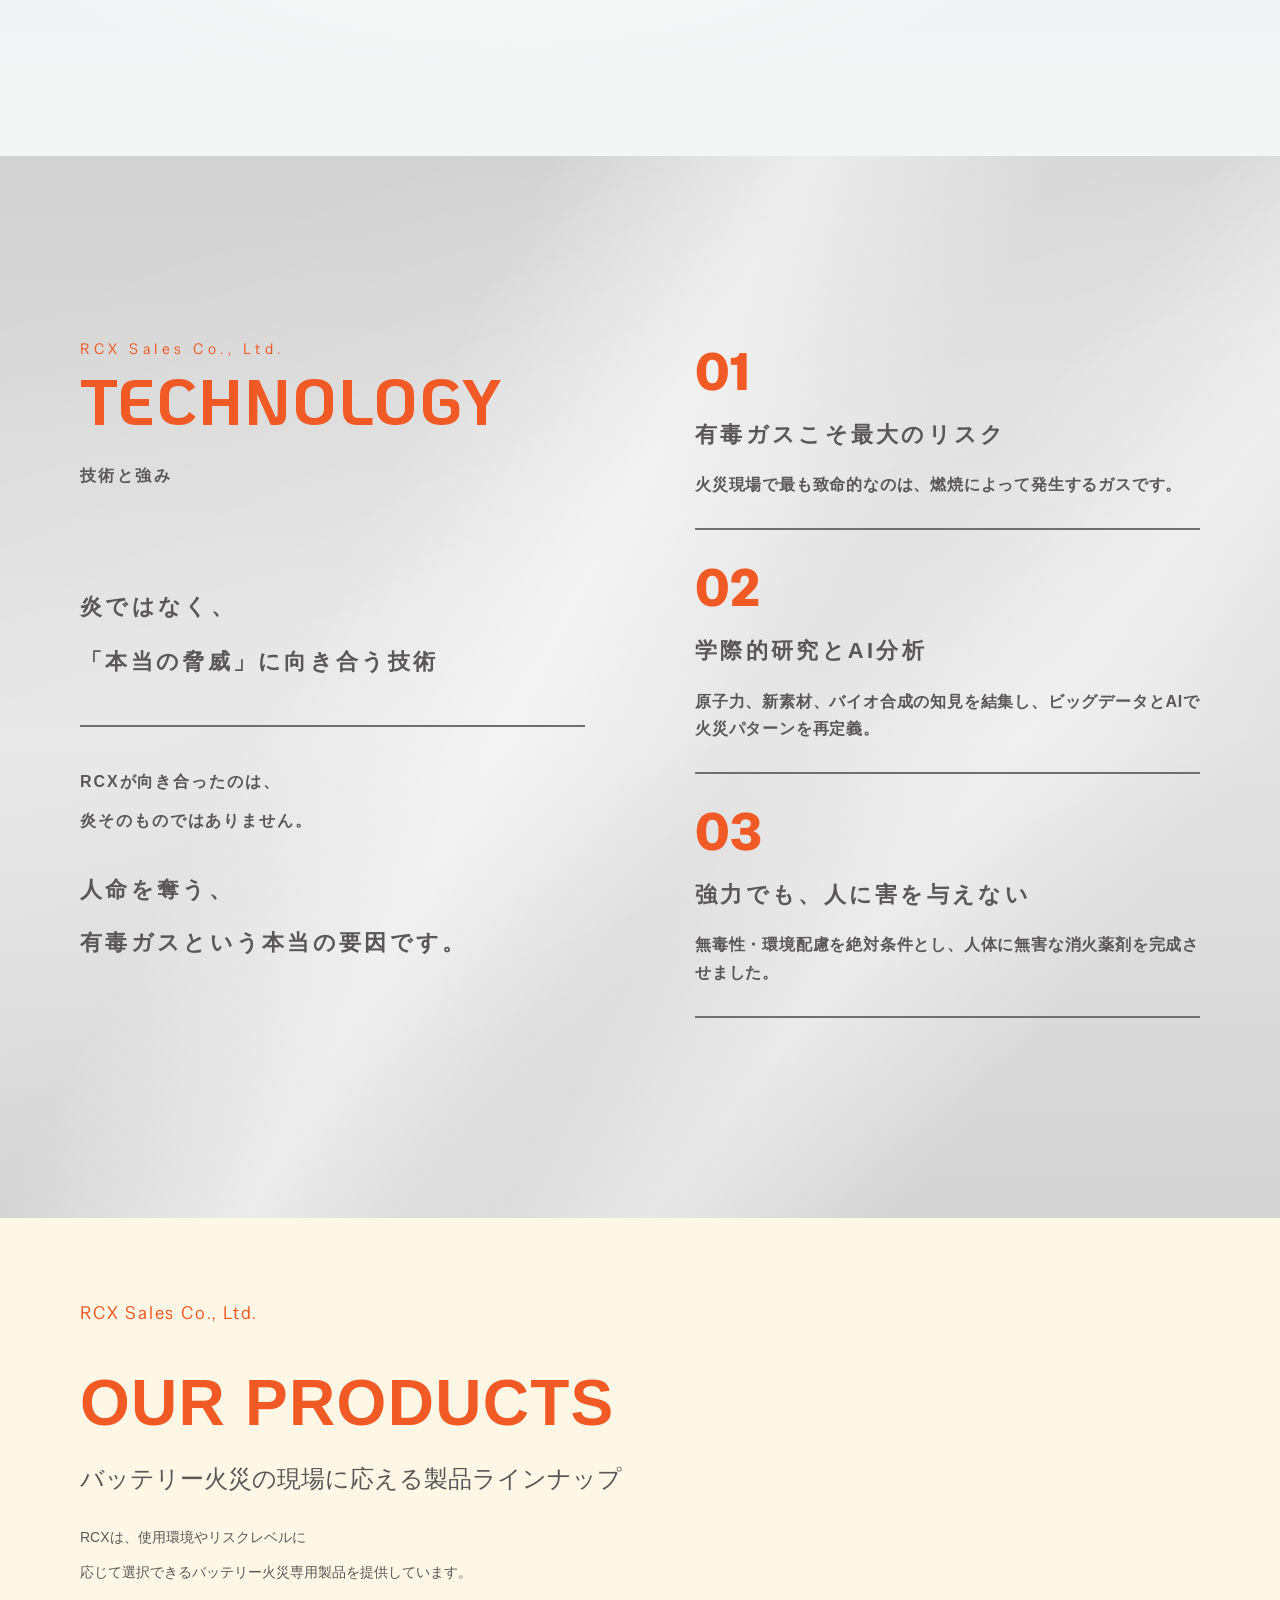
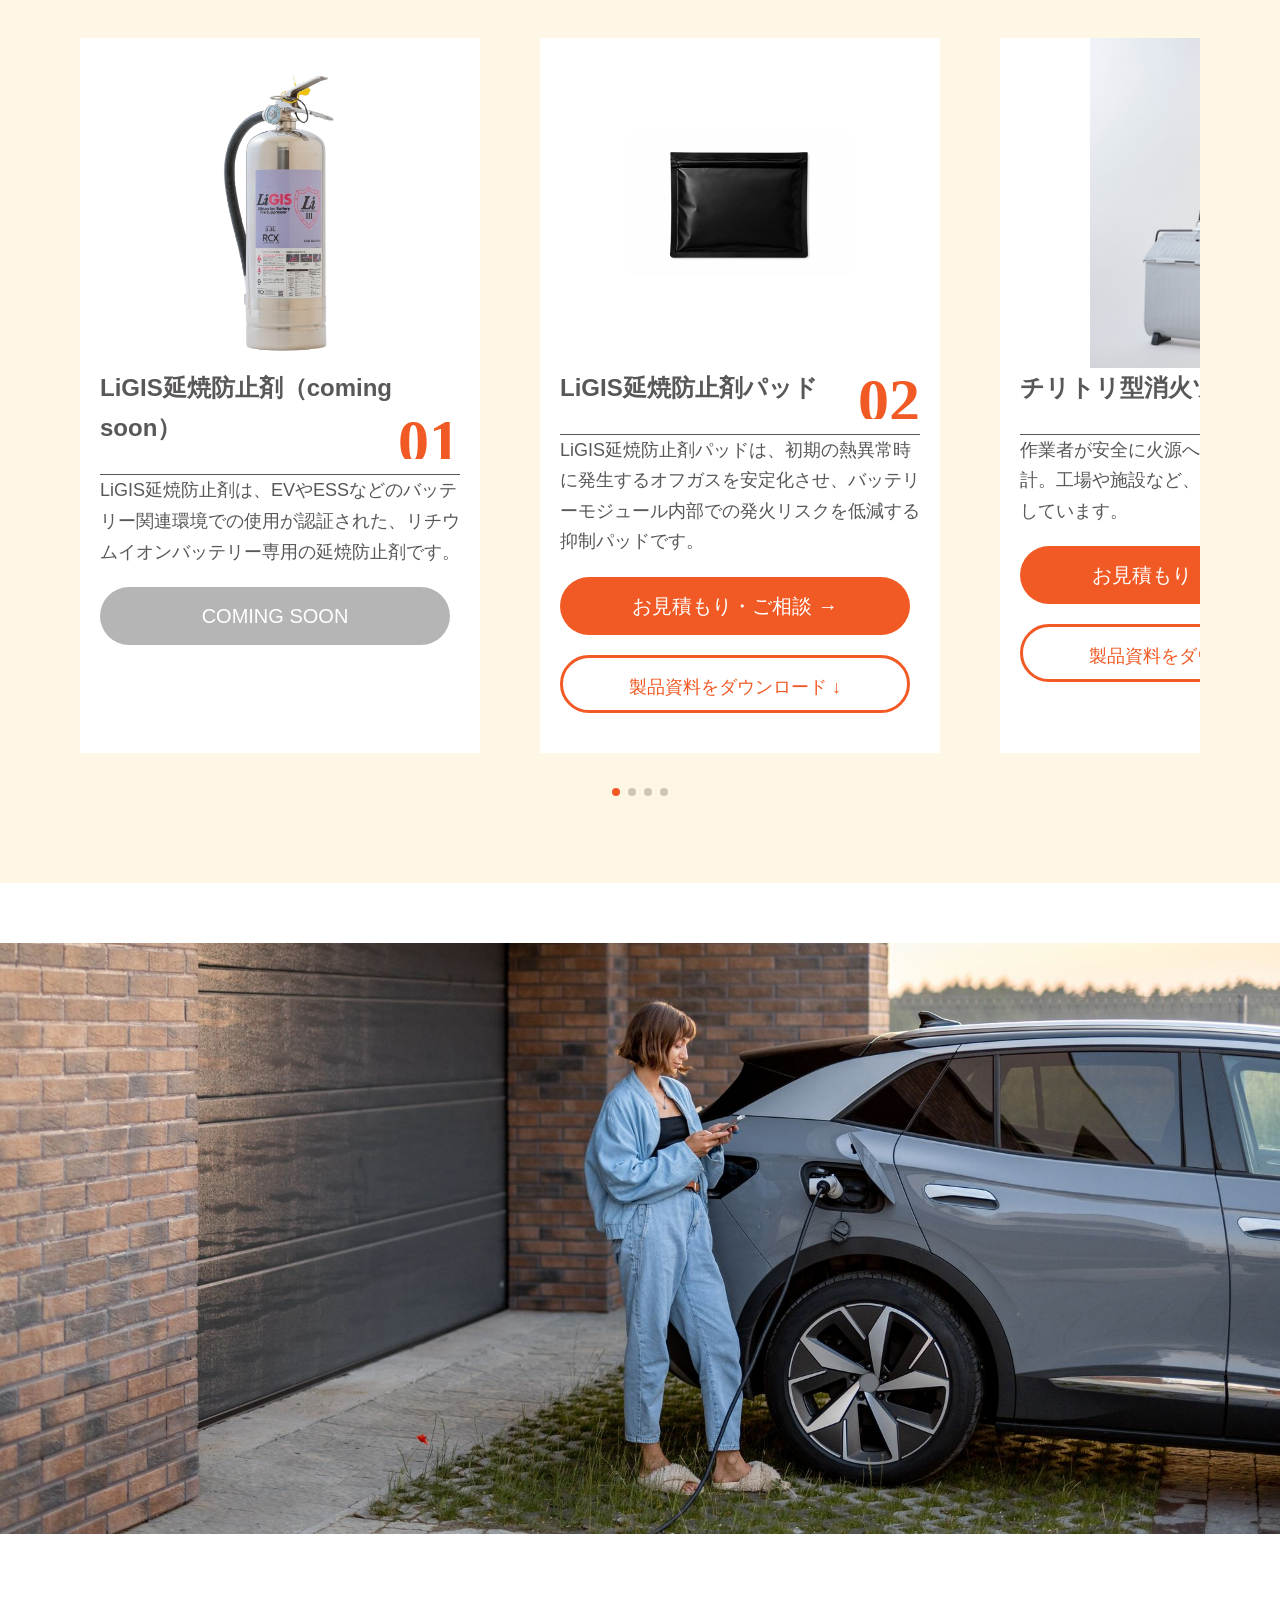
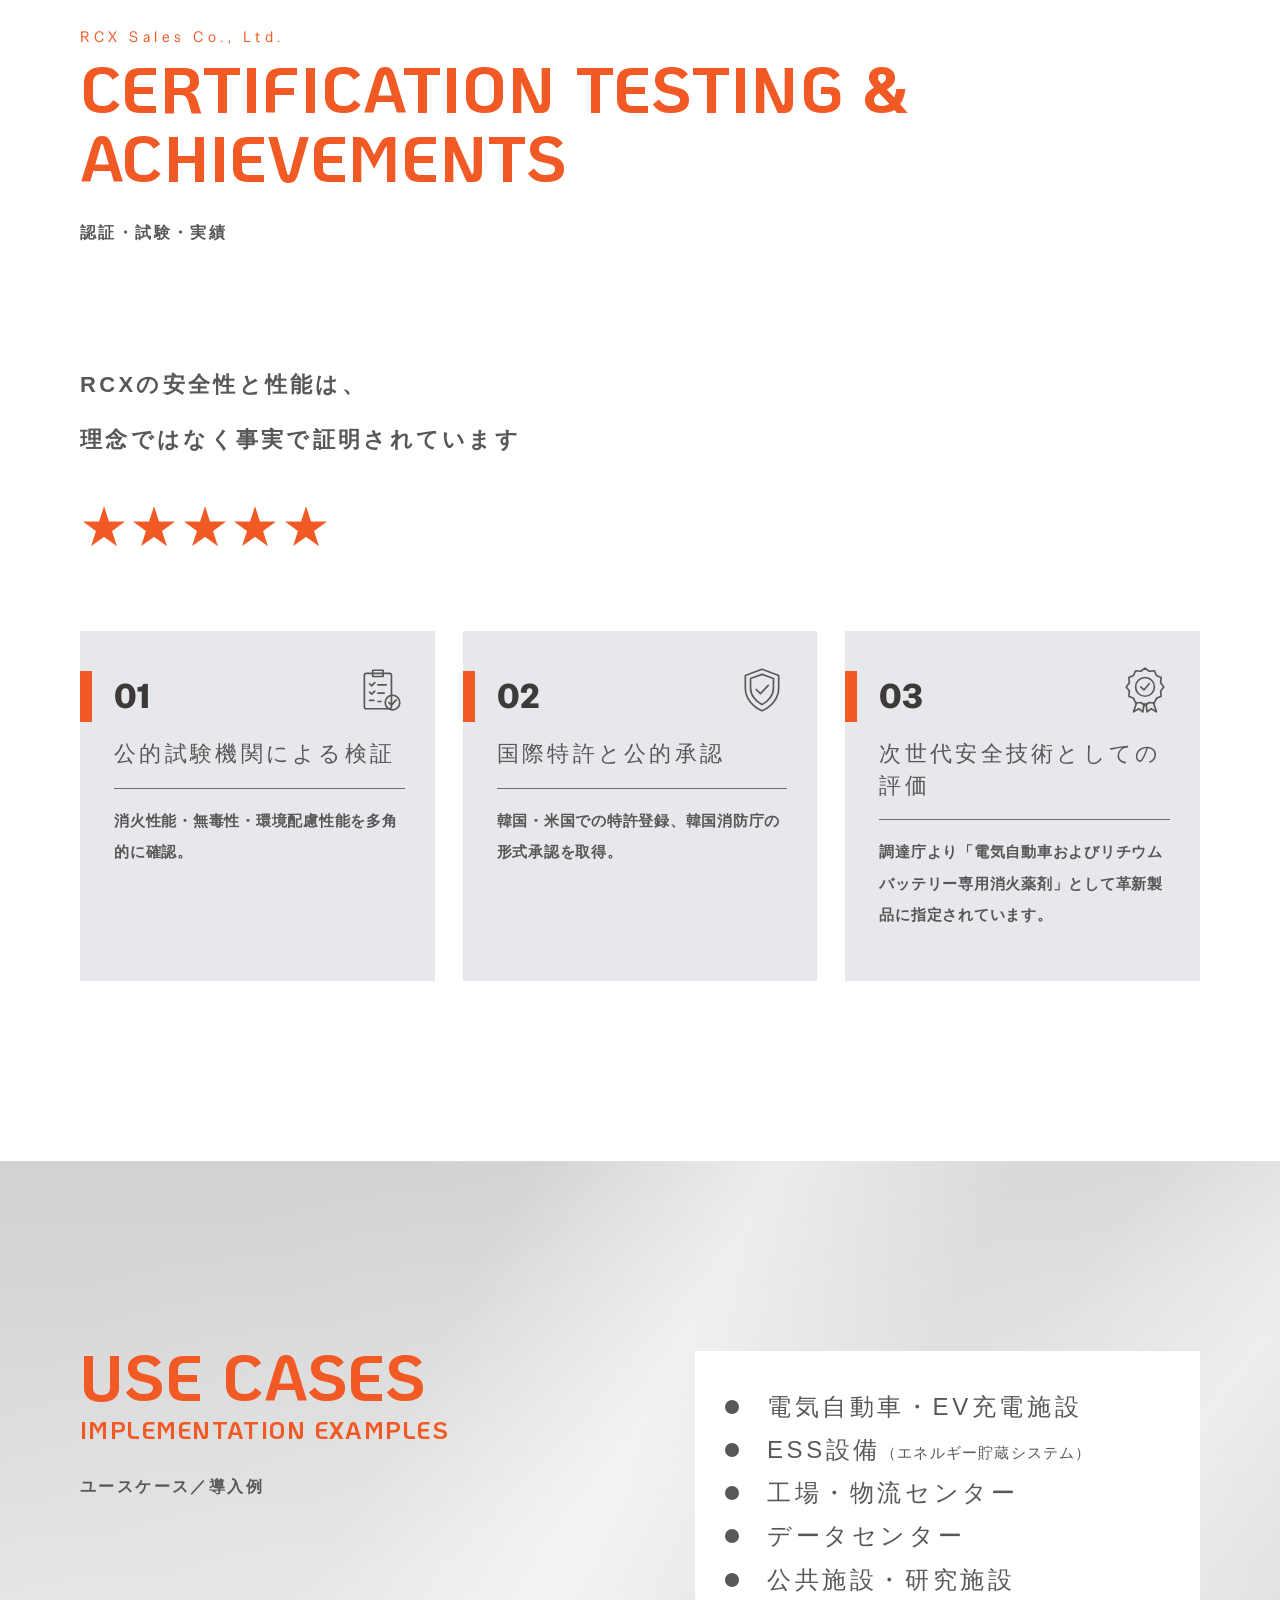
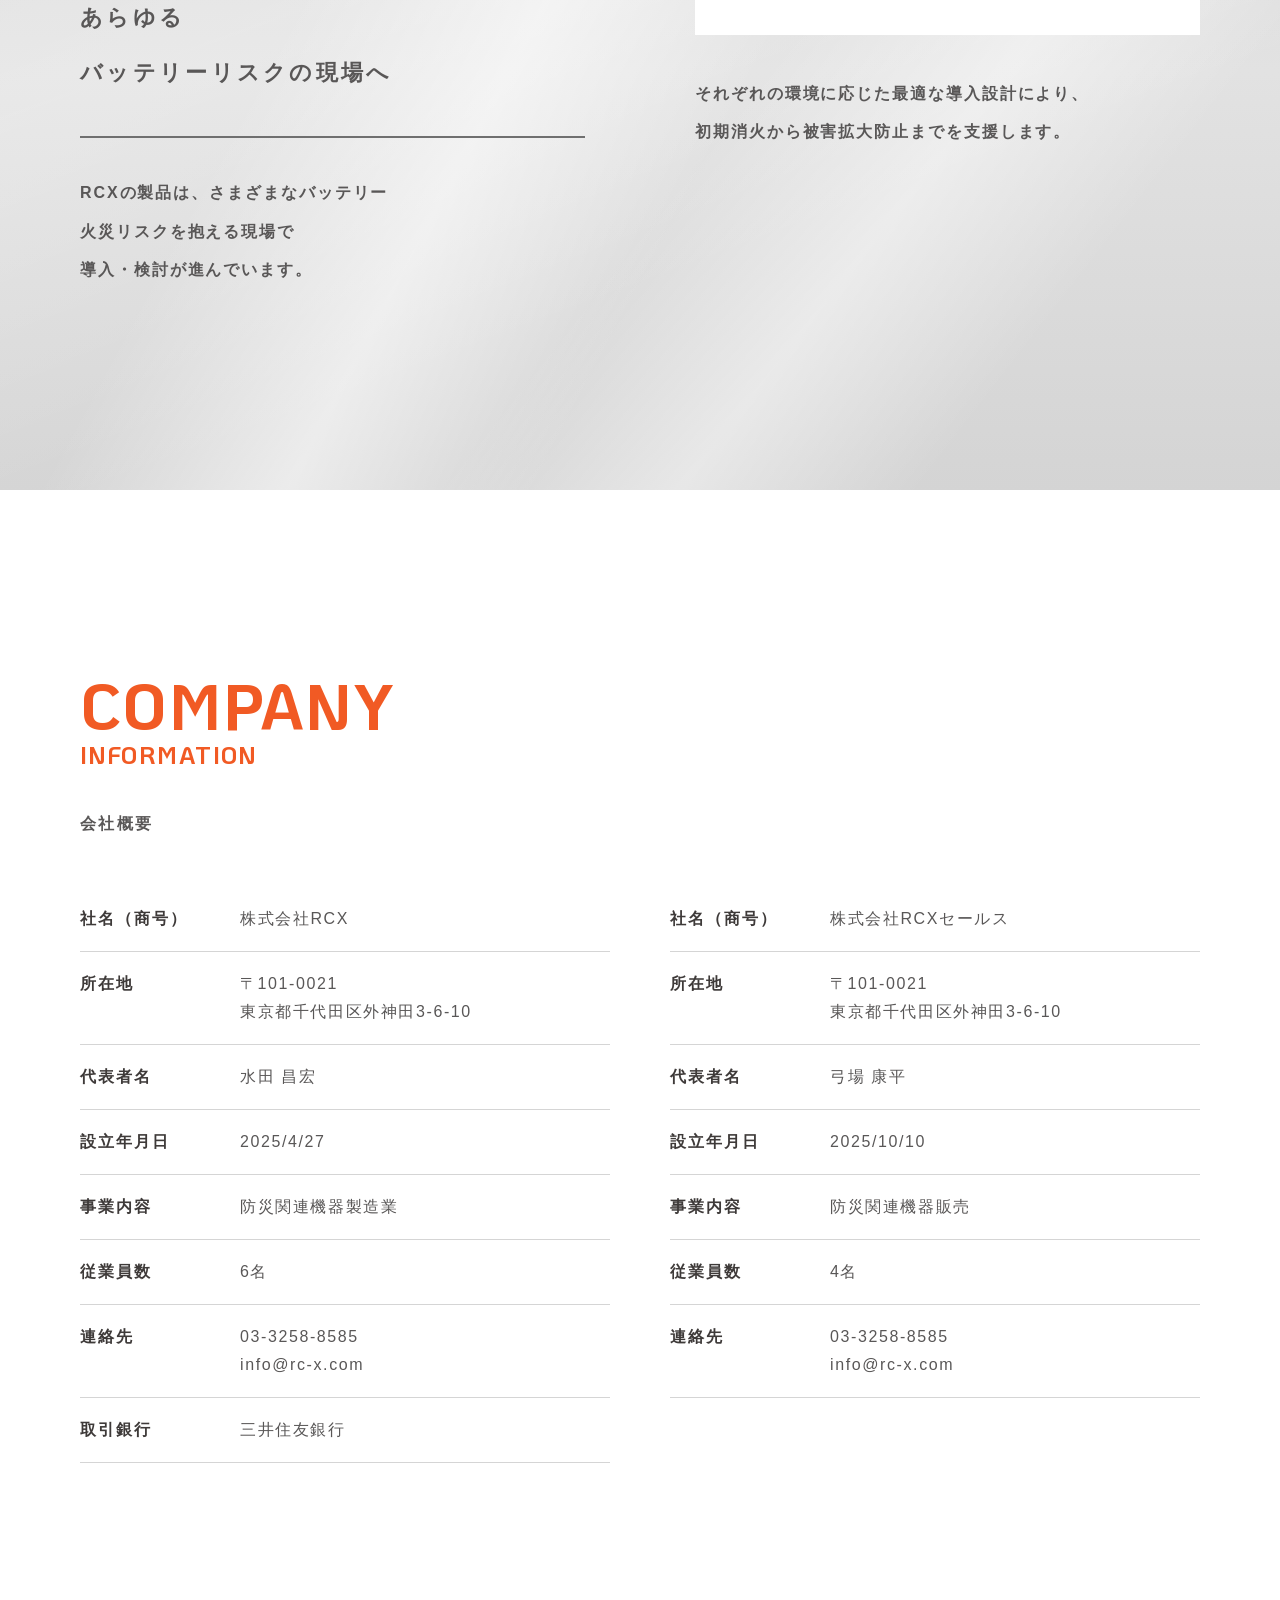
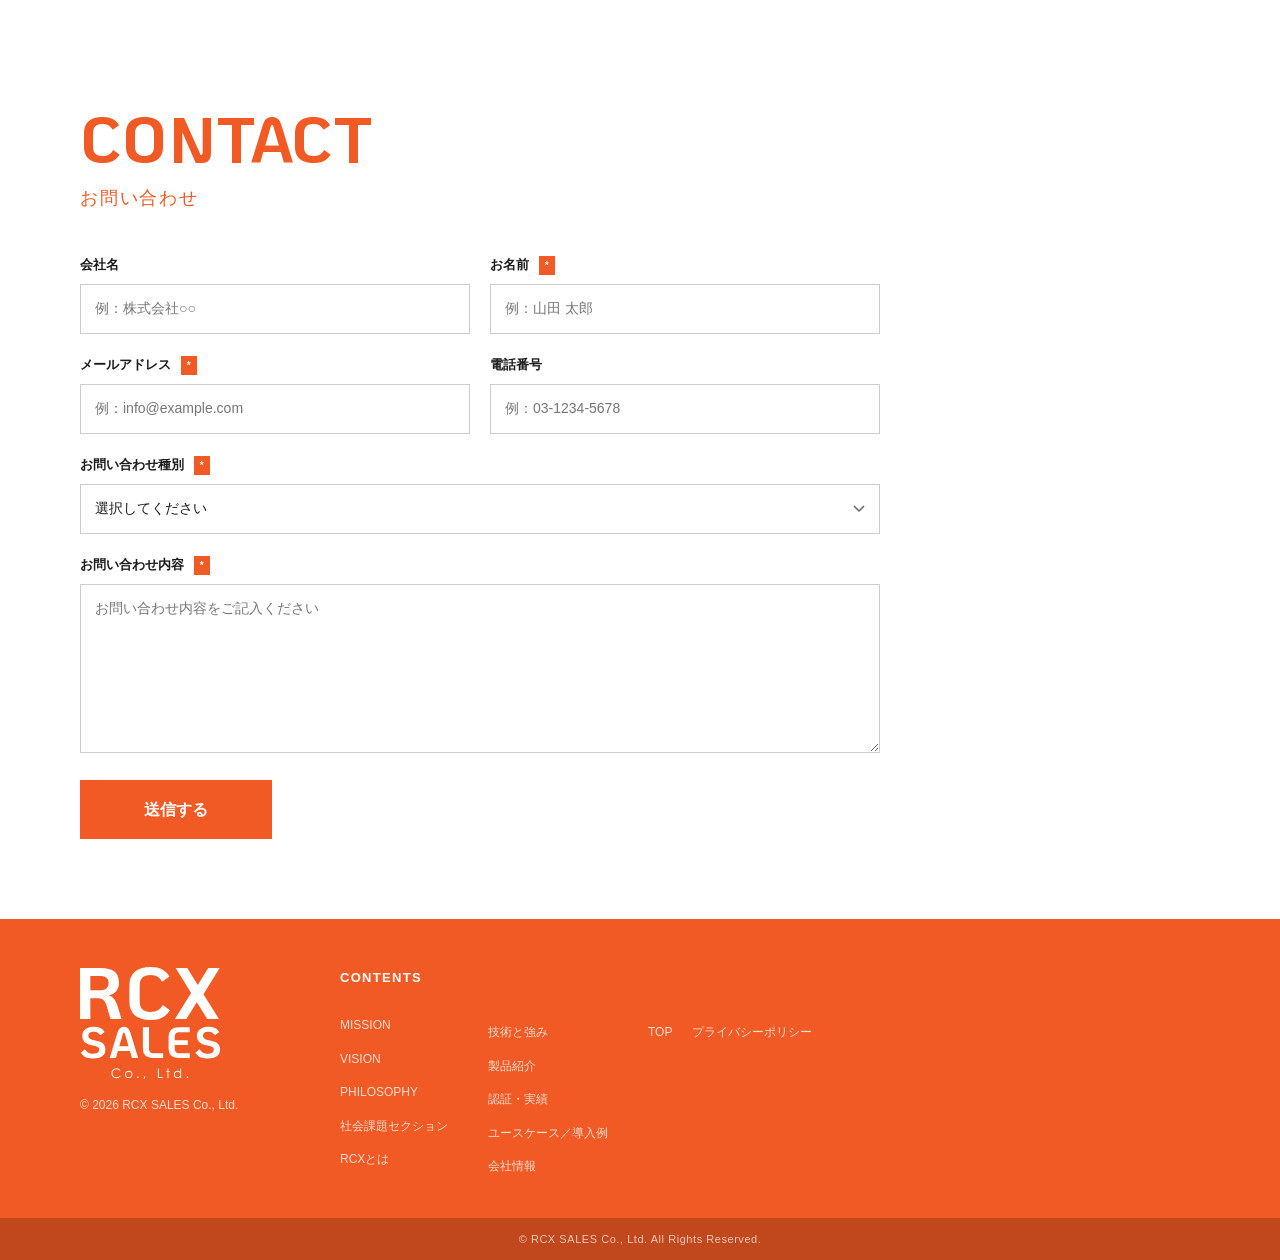
==== commit 374151a2: "Add 2026-11-18 LiGIS notice to NEWS Top entry links to news/20261118-ligis.html.  Co-Authored-By: " ====
--- a/index.html
+++ b/index.html
@@ -148,6 +148,13 @@
       <h2 class="section-title-orange">NEWS</h2>
     </div>
     <div class="news-list">
+      <article class="news-item">
+        <div class="news-meta">
+          <time class="news-date" datetime="2026-11-18">2026.11.18</time>
+          <span class="news-tag" style="background:#C43500;">重要</span>
+        </div>
+        <a href="news/20261118-ligis.html" class="news-text" style="font-weight:700;">【重要】LiGIS製品に関する自主回収・表示訂正および販売一時停止のお知らせ</a>
+      </article>
       <article class="news-item">
         <div class="news-meta">
           <time class="news-date">2026.08.13</time>
